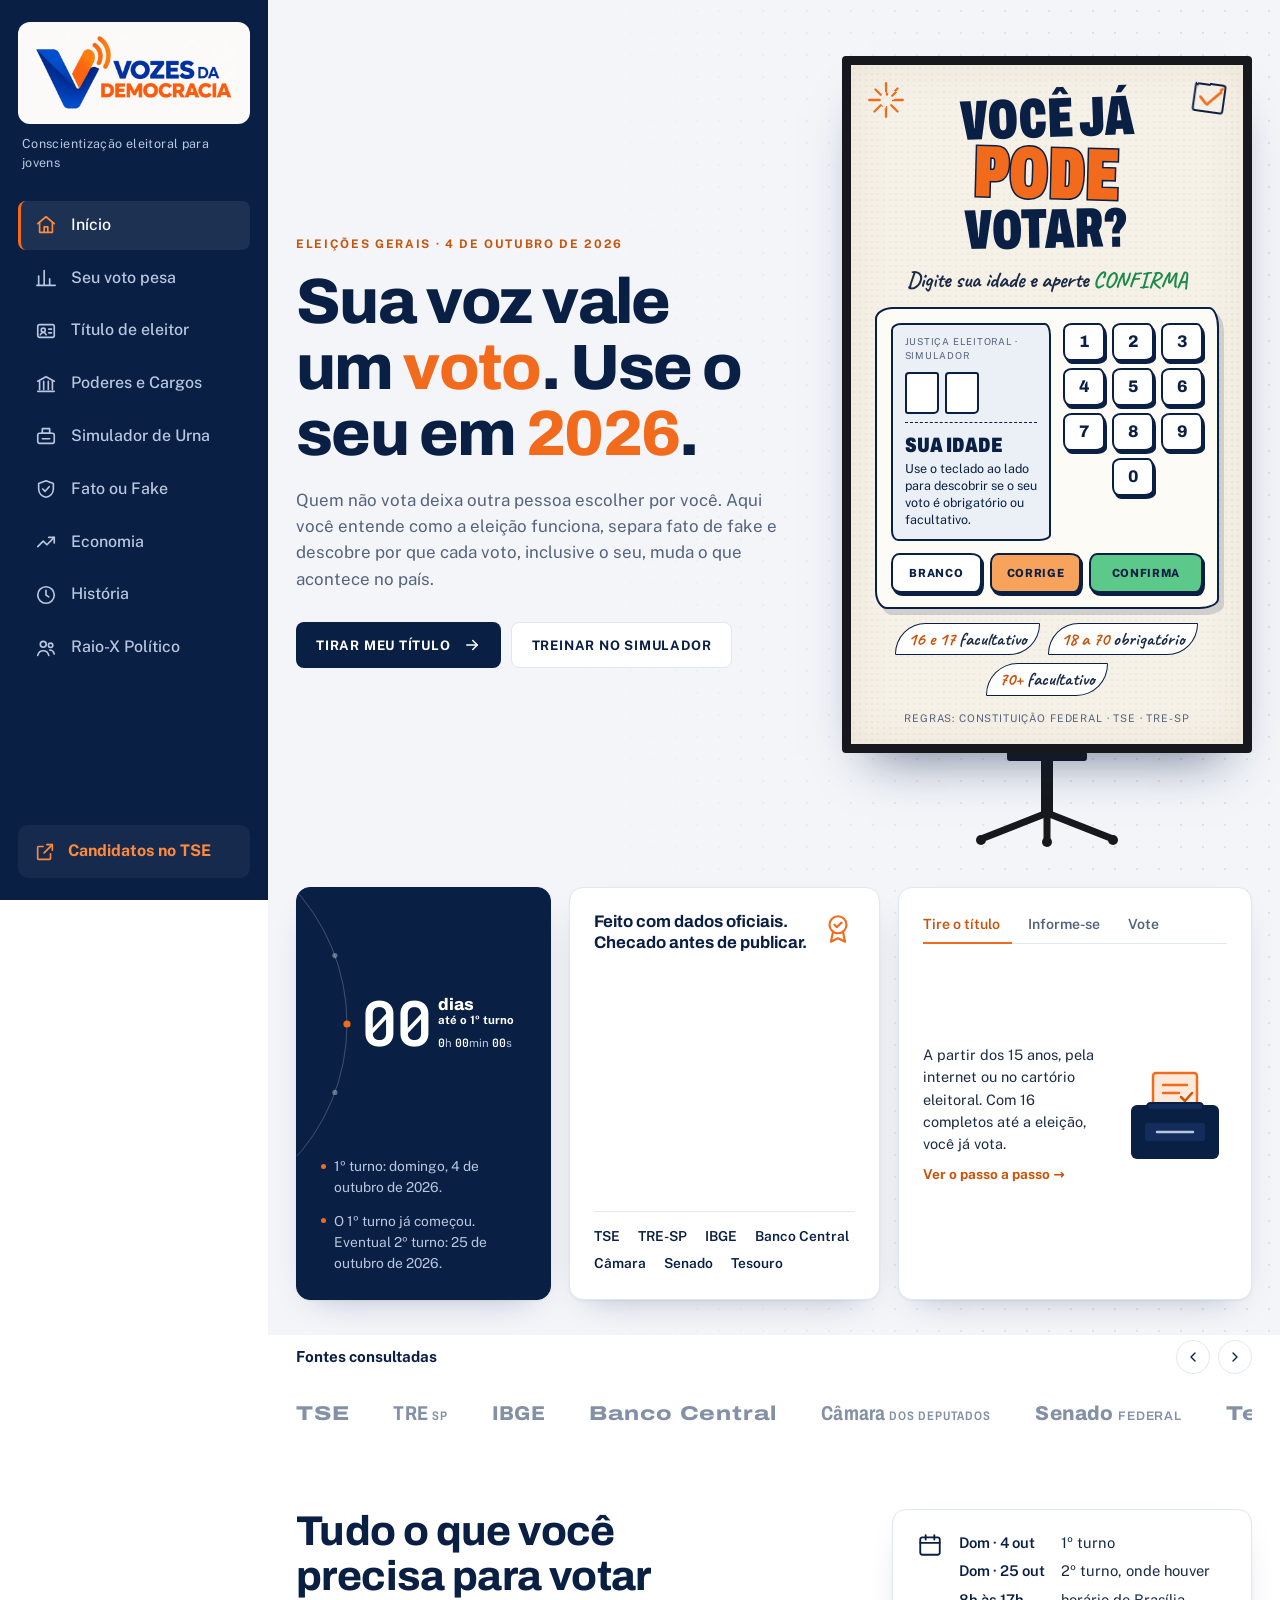
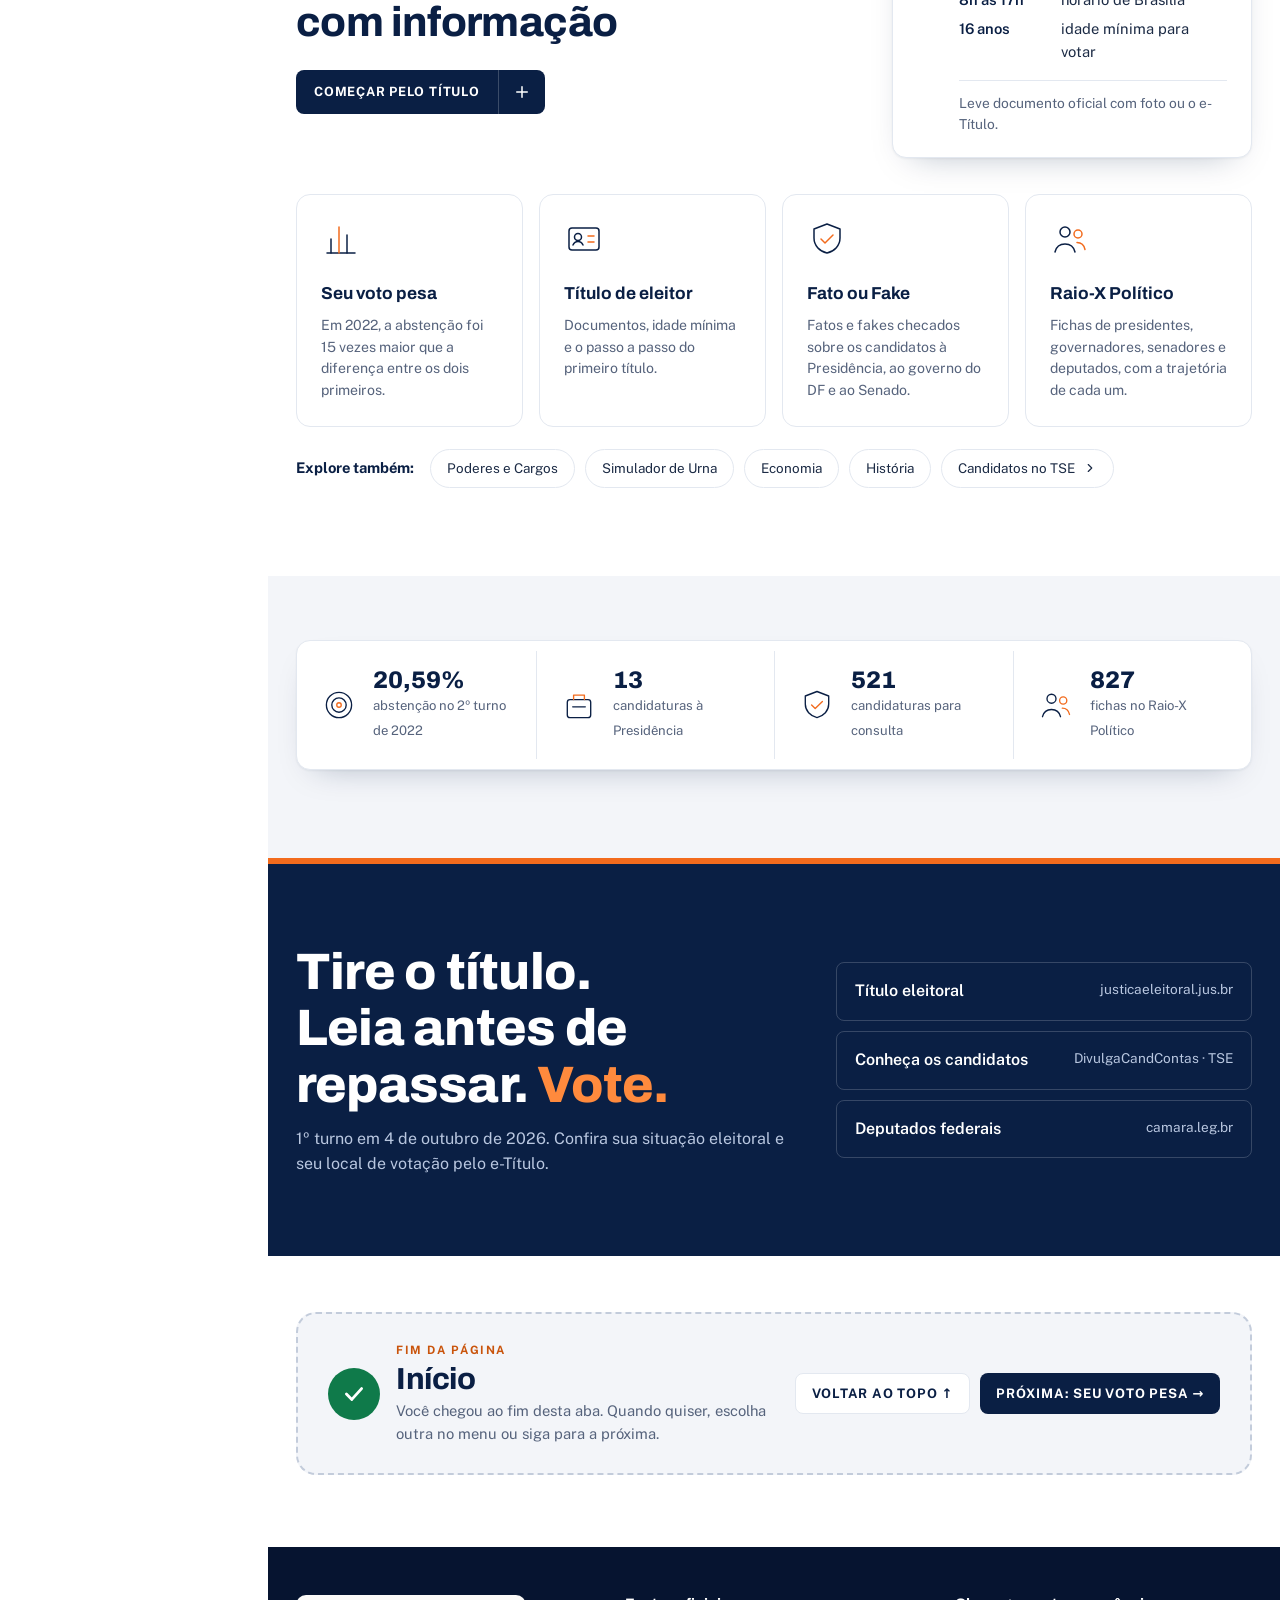
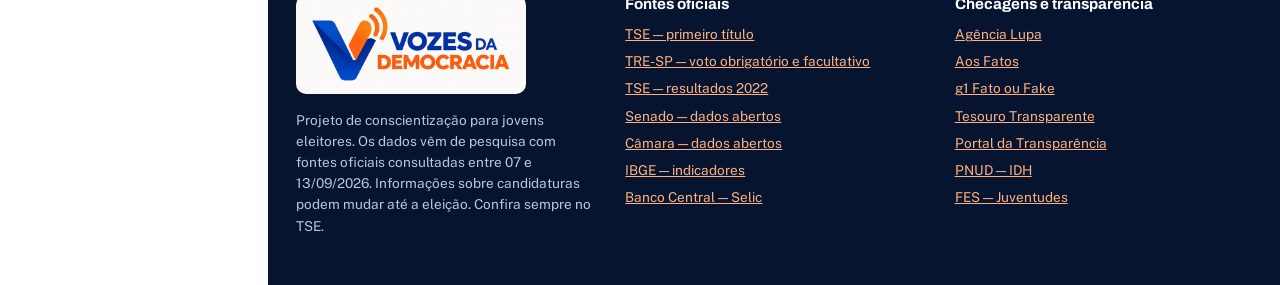
==== index.html @ 398d1399 "Add files via upload" ====
<!DOCTYPE html>
<html lang="pt-BR">
<head>
  <meta charset="UTF-8">
  <meta name="viewport" content="width=device-width, initial-scale=1, viewport-fit=cover">
  <title>Vozes da Democracia</title>
  <meta name="description" content="Site de conscientização para jovens eleitores: título de eleitor, simulador de urna, Fato ou Fake das eleições 2026 e dados oficiais.">
  <link rel="preconnect" href="https://fonts.googleapis.com">
  <link rel="preconnect" href="https://fonts.gstatic.com" crossorigin>
  <link rel="stylesheet" href="https://fonts.googleapis.com/css2?family=Archivo:wdth,wght@62..125,400..900&family=Caveat:wght@600;700&family=Public+Sans:ital,wght@0,400;0,500;0,600;0,700;1,400&family=JetBrains+Mono:wght@500;700&display=swap">
  <style>
:root{
  color-scheme:light;
  /* paleta original do site */
  --navy:#0A1F44;
  --navy-2:#122C5C;
  --navy-deep:#061430;
  --bg:#FFFFFF;
  --soft:#F3F5F9;
  --tint:#FFF8F3;
  --surface:#FFFFFF;
  --ink:#0A1F44;
  --text:#1C2B45;
  --muted:#56637C;
  --line:#E3E8F0;
  --accent:#C9540C;
  --orange:#F26B1D;
  --orange-soft:#FFE9DB;
  --on-navy:#FFFFFF;
  --on-navy-muted:#B9C7E0;
  --fato:#0F7A4A;
  --fato-bg:#E4F4EC;
  --fake:#C3282D;
  --fake-bg:#FBE7E7;
  --meio:#A8680F;
  --meio-bg:#FCF1DF;
  --urna-body:#2A2F38;
  --urna-key:#15181D;
  --urna-screen:#E9EEF3;
  --corrige:#E8762B;
  --confirma:#23A455;
  --display:"Archivo","Arial Narrow",Arial,sans-serif;
  --body:"Public Sans",system-ui,-apple-system,"Segoe UI",sans-serif;
  --mono:"JetBrains Mono",ui-monospace,Consolas,monospace;
  --radius:14px;
  --radius-sm:8px;
  --shadow:0 1px 2px rgba(10,31,68,.05),0 14px 34px -20px rgba(10,31,68,.35);
  --side:268px;
}
*{box-sizing:border-box}
[hidden]{display:none!important}
html{scroll-behavior:smooth}
section[id]{scroll-margin-top:0}
@media (prefers-reduced-motion: reduce){html{scroll-behavior:auto}*{transition:none!important;animation:none!important}}
body{margin:0;background:var(--bg);color:var(--text);font-family:var(--body);font-size:16px;line-height:1.55;-webkit-font-smoothing:antialiased}
a{color:var(--accent)}
:focus-visible{outline:3px solid var(--orange);outline-offset:2px}
.wrap{max-width:1180px;margin:0 auto;padding-inline:28px}
h1,h2,h3{font-family:var(--display);color:var(--ink);text-wrap:balance;margin:0}
h2{font-size:clamp(1.8rem,3.4vw,2.6rem);font-weight:750;font-variation-settings:"wdth" 100;line-height:1.1;letter-spacing:-.015em}
h3{font-size:1.1rem;font-weight:700;line-height:1.25}
p{margin:0}
.eyebrow{font-size:.74rem;letter-spacing:.14em;text-transform:uppercase;color:var(--accent);font-weight:700}
.lede{font-size:1.06rem;color:var(--muted);max-width:60ch}
.num{font-variant-numeric:tabular-nums}
.note{font-size:.82rem;color:var(--muted);margin-top:12px}

/* ---------- MENU LATERAL ---------- */
.side{position:fixed;left:0;top:0;bottom:0;width:var(--side);z-index:30;background:var(--navy);color:#fff;display:flex;flex-direction:column;gap:28px;padding:calc(22px + env(safe-area-inset-top,0px)) 18px calc(22px + env(safe-area-inset-bottom,0px));overflow-y:auto}
.brand{display:grid;gap:10px;text-decoration:none}
.brand .logo-full{display:block;width:100%;height:auto;background:#FBFAF8;border-radius:12px;padding:12px 14px}
.brand .logo-mark{display:none}
.brand-tag{font-size:.78rem;color:var(--on-navy-muted);padding-left:4px;letter-spacing:.03em}
.nav{display:flex;flex-direction:column;gap:4px}
.nav a{display:flex;align-items:center;gap:14px;color:var(--on-navy-muted);text-decoration:none;font-size:1rem;font-weight:500;padding:12px 14px;border-radius:8px;white-space:nowrap;border-left:3px solid transparent}
.nav a svg{flex:none;width:22px;height:22px;stroke:currentColor;fill:none;stroke-width:1.8;stroke-linecap:round;stroke-linejoin:round}
.nav a:hover{color:#fff;background:rgba(255,255,255,.06)}
.nav a.on{color:#fff;background:rgba(255,255,255,.08);border-left-color:var(--orange)}
.nav a.on svg{color:#FF8A3D}
.side-cta{margin-top:auto;display:flex;align-items:center;gap:12px;padding:14px 16px;border-radius:10px;background:rgba(255,255,255,.05);color:#FF8A3D;text-decoration:none;font-weight:700}
.side-cta svg{width:22px;height:22px;stroke:currentColor;fill:none;stroke-width:1.8;stroke-linecap:round;stroke-linejoin:round;flex:none}
.side-cta:hover{background:rgba(255,138,61,.12)}
main,footer{margin-left:var(--side)}

/* ---------- BOTÕES ---------- */
.btn{display:inline-flex;align-items:center;gap:12px;font:700 .82rem var(--body);letter-spacing:.06em;text-transform:uppercase;background:var(--navy);color:#fff;border:0;border-radius:var(--radius-sm);padding:14px 20px;cursor:pointer;text-decoration:none}
.btn svg{width:18px;height:18px;stroke:currentColor;fill:none;stroke-width:2;stroke-linecap:round;stroke-linejoin:round}
.btn:not(.ghost):hover{background:var(--accent)}
.btn.ghost{background:var(--surface);color:var(--ink);border:1px solid var(--line)}
.btn.ghost:hover:not(:disabled){border-color:var(--orange);color:var(--accent)}
.btn:disabled{opacity:.45;cursor:default}
.split{display:inline-flex;border-radius:var(--radius-sm);overflow:hidden;background:var(--navy)}
.split a{display:flex;align-items:center;color:#fff;text-decoration:none;font:700 .8rem var(--body);letter-spacing:.06em;text-transform:uppercase;padding:13px 18px}
.split a+a{border-left:1px solid rgba(255,255,255,.2);padding-inline:14px}
.split a:hover{background:var(--accent)}
.split svg{width:18px;height:18px;stroke:currentColor;fill:none;stroke-width:2;stroke-linecap:round}

/* ---------- HERO ---------- */
.hero{position:relative;padding-block:56px 0;background:linear-gradient(to bottom,var(--soft) 0,var(--soft) calc(100% - 110px),var(--bg) calc(100% - 110px))}
.hero::before{content:"";position:absolute;inset:0 0 110px 0;background-image:radial-gradient(rgba(10,31,68,.09) 1px,transparent 1px);background-size:22px 22px;mask-image:linear-gradient(90deg,transparent 30%,#000 80%);-webkit-mask-image:linear-gradient(90deg,transparent 30%,#000 80%);pointer-events:none}
.hero-grid{position:relative;display:grid;grid-template-columns:1.1fr .9fr;gap:44px;align-items:center}
.hero h1{font-size:clamp(2.5rem,5vw,4.1rem);font-weight:800;font-variation-settings:"wdth" 100;line-height:1.03;letter-spacing:-.025em;margin-top:16px}
.hero h1 em{font-style:normal;color:var(--orange)}
.hero .lede{margin-top:20px}
.hero-actions{display:flex;gap:10px;flex-wrap:wrap;margin-top:30px}

/* QUADRO (urna do topo) */
.board-wrap{display:grid;justify-items:center;position:relative}
.board{position:relative;width:min(100%,440px);background-color:#F6F1E7;background-image:radial-gradient(rgba(10,31,68,.035) 1px,transparent 1px);background-size:6px 6px;border:9px solid #16181D;border-radius:4px;padding:30px 24px 18px;box-shadow:0 30px 50px -28px rgba(10,31,68,.6),inset 0 0 40px rgba(120,90,40,.08);display:grid;gap:14px}
.board-title{font-family:var(--display);font-weight:900;font-variation-settings:"wdth" 62;text-transform:uppercase;text-align:center;font-size:clamp(2.5rem,4.4vw,3.5rem);line-height:.86;color:var(--navy);display:grid;justify-items:center}
.board-title span:nth-child(1){transform:rotate(-2deg)}
.board-title span:nth-child(2){font-size:1.3em;color:var(--orange);-webkit-text-stroke:3px var(--navy);paint-order:stroke fill;transform:rotate(1.5deg)}
.board-title span:nth-child(3){transform:rotate(-1deg)}
.board-sub{font:700 1.4rem/1.1 "Caveat","Comic Sans MS",cursive;text-align:center;color:var(--text)}
.board-sub b{color:#1B8A4A}
.doodle{position:absolute;width:42px;height:42px;stroke:var(--navy);fill:none;stroke-width:2.2;stroke-linecap:round;stroke-linejoin:round;filter:url(#rough)}
.doodle .o{stroke:var(--orange);stroke-width:3}
.d-star{top:14px;left:14px;stroke:var(--orange)}
.d-check{top:12px;right:12px;transform:rotate(8deg)}
.sk{background:#FDFBF6;border:2.5px solid var(--navy);border-radius:18px 10px 20px 12px/12px 20px 10px 18px;box-shadow:5px 6px 0 rgba(10,31,68,.16);padding:14px;display:grid;grid-template-columns:1.15fr 1fr;gap:12px}
.sk-screen{background:#EAF0F5;border:2px solid var(--navy);border-radius:10px 6px 12px 7px/7px 12px 6px 10px;padding:10px 12px;display:flex;flex-direction:column;gap:8px;min-height:176px;color:var(--ink)}
.sk-screen small{font-size:.6rem;letter-spacing:.08em;text-transform:uppercase;color:var(--muted)}
.digits{display:flex;gap:6px}
.digits span{width:34px;height:42px;border:2px solid var(--navy);border-radius:4px 3px 5px 3px;display:grid;place-items:center;font-family:var(--mono);font-size:1.4rem;font-weight:700;background:#fff;color:var(--navy)}
.digits span.blink{animation:blink 1s steps(1) infinite}
@keyframes blink{50%{background:#333}}
.verdict{margin-top:auto;border-top:1.5px dashed var(--navy);padding-top:8px;font-size:.78rem;line-height:1.35}
.verdict b{display:block;font-family:var(--display);font-variation-settings:"wdth" 75;font-size:1.3rem;font-weight:900;text-transform:uppercase;margin-bottom:2px}
.sk .keys{display:grid;grid-template-columns:repeat(3,1fr);gap:7px;align-content:start}
.sk .keys button{height:38px;background:#fff;color:var(--navy);border:2px solid var(--navy);border-radius:9px 6px 10px 7px/7px 10px 6px 9px;box-shadow:2px 3px 0 var(--navy);font:800 1.05rem var(--display);cursor:pointer}
.sk .keys .k0{grid-column:2}
.sk .acts{grid-column:1/-1;display:grid;grid-template-columns:1fr 1fr 1.25fr;gap:8px}
.sk .acts button{height:40px;border:2px solid var(--navy);border-radius:8px 11px 7px 10px/10px 7px 11px 8px;box-shadow:2px 3px 0 var(--navy);font:800 .7rem var(--body);letter-spacing:.06em;text-transform:uppercase;cursor:pointer;color:var(--navy)}
.sk .b-branco{background:#fff}.sk .b-corrige{background:#F7A35C}.sk .b-confirma{background:#5CC98A}
.sk button:active{transform:translate(2px,3px);box-shadow:none}
.board-notes{list-style:none;margin:0;padding:0;display:flex;justify-content:center;gap:8px;flex-wrap:wrap}
.board-notes li{font:700 1.15rem/1 "Caveat","Comic Sans MS",cursive;color:var(--text);background:#fff;border:1.5px solid var(--navy);border-radius:999px 30px 999px 40px;padding:6px 12px}
.board-notes b{color:var(--accent)}
.board-foot{text-align:center;font-size:.66rem;letter-spacing:.08em;text-transform:uppercase;color:var(--muted)}
.easel{width:220px;max-width:60%;height:auto;margin-top:-2px;display:block}

/* CARDS SOB O HERO */
.hl-cards{position:relative;display:grid;grid-template-columns:.9fr 1.1fr 1.25fr;gap:18px;margin-top:40px}
.hc{background:var(--surface);border:1px solid var(--line);border-radius:var(--radius);box-shadow:var(--shadow);padding:24px;display:flex;flex-direction:column;gap:12px}
.hc.dark{background:var(--navy);border-color:var(--navy);color:var(--on-navy)}.hc.dark{position:relative;overflow:hidden}
.cd-dial{position:relative;height:240px;margin:-8px 0 0 -24px}
.cd-arc{position:absolute;left:0;top:0;height:240px;width:120px;overflow:visible}
.cd-arc circle{fill:none;stroke:rgba(255,255,255,.22);stroke-width:1}
.cd-arc .dt{fill:rgba(255,255,255,.35);stroke:none}.cd-arc .dt.on{fill:var(--orange)}
.cd-ghost{position:absolute;left:52px;font:700 2.1rem/1 var(--mono);color:rgba(255,255,255,.16);letter-spacing:-.02em;transform-origin:left center}
.cd-ghost.up{top:34px;transform:rotate(-20deg)}.cd-ghost.down{top:172px;transform:rotate(20deg)}
.cd-main{position:absolute;left:68px;top:50%;transform:translateY(-50%);display:flex;align-items:center;gap:18px;right:0}
.cd-num{font:700 clamp(3.6rem,6vw,4.6rem)/1 var(--mono);color:#fff;letter-spacing:-.04em;font-variant-numeric:slashed-zero tabular-nums}
.cd-txt{display:flex;flex-direction:column;gap:3px;min-width:0}
.cd-txt strong{color:#fff;font-size:1rem;font-weight:700}
.cd-txt span{color:var(--on-navy-muted);font-size:.95rem}.cd-txt span b{font-family:var(--mono);color:#fff;font-weight:600;font-variant-numeric:tabular-nums}
.cd-txt .cd-hms{white-space:nowrap;font-size:.92rem}.cd-txt em{font-style:normal;font-size:.72rem;letter-spacing:.08em;text-transform:uppercase;color:var(--orange);margin-top:4px}
@media (max-width:400px){.cd-main{gap:12px}.cd-txt strong{font-size:.9rem}}

.cd-big{display:flex;align-items:baseline;gap:3px;flex-wrap:nowrap;white-space:nowrap}.cd-big span{margin-right:8px}.cd-big span:last-child{margin-right:0}
.cd-big b{font-family:var(--display);font-weight:800;font-size:clamp(2rem,4vw,3rem);line-height:1;color:#fff}
.cd-big span{font-weight:600;color:#fff}
.hc.dark .cd-sub{display:block;font-family:var(--display);font-weight:800;font-size:clamp(1.6rem,3vw,2.2rem);margin-top:6px;line-height:1.12;color:#fff;overflow-wrap:normal}
.hc.dark .cd-sub::before{display:none}
.hc.dark p{font-size:.86rem;color:var(--on-navy-muted);display:flex;gap:8px}
.hc.dark p::before{content:"";flex:none;width:5px;height:5px;border-radius:50%;background:var(--orange);margin-top:.55em}
.hc-top{display:flex;justify-content:space-between;gap:14px;align-items:flex-start}
.hc-top h3{font-size:1.05rem}
.hc-top svg{width:34px;height:34px;color:var(--orange);stroke:currentColor;fill:none;stroke-width:1.5;stroke-linecap:round;stroke-linejoin:round;flex:none}
.src-list{margin-top:auto;padding-top:14px;border-top:1px solid var(--line);display:flex;flex-wrap:wrap;gap:6px 18px;font-size:.86rem;color:var(--text)}
.src-list span{font-weight:600;color:var(--ink)}
.tabs-head{display:flex;gap:4px;border-bottom:1px solid var(--line)}
.tabs-head button{font:600 .88rem var(--body);background:none;border:0;border-bottom:2px solid transparent;color:var(--muted);padding:4px 12px 10px;cursor:pointer;margin-bottom:-1px}
.tabs-head button:first-child{padding-left:0}
.tabs-head button[aria-selected="true"]{color:var(--accent);border-bottom-color:var(--orange)}
.tab-body{display:grid;grid-template-columns:1fr 104px;gap:16px;align-items:center;flex:1}
.tab-body p{font-size:.9rem;color:var(--text)}
.tab-body a{display:inline-block;margin-top:8px;font-size:.85rem;font-weight:700;text-decoration:none}
.tab-body a:hover{text-decoration:underline}
.tab-body svg{width:104px;height:auto}

/* FONTES (faixa) */
.sources{padding-block:40px 10px}
.sources-top{display:flex;justify-content:space-between;align-items:center;gap:12px;margin-bottom:18px}
.sources-top p{font-weight:700;color:var(--ink);font-size:.95rem}
.arrows{display:flex;gap:8px}
.arrows button{width:34px;height:34px;border-radius:50%;border:1px solid var(--line);background:var(--surface);color:var(--ink);display:grid;place-items:center;cursor:pointer}
.arrows button:hover{border-color:var(--orange);color:var(--accent)}
.arrows svg{width:16px;height:16px;stroke:currentColor;fill:none;stroke-width:2;stroke-linecap:round;stroke-linejoin:round}
.logos{display:flex;gap:44px;overflow-x:auto;scroll-behavior:smooth;scrollbar-width:none;padding-block:6px;align-items:center}
.logos::-webkit-scrollbar{display:none}
.logos span{flex:none;font-family:var(--display);font-weight:800;font-size:1.25rem;color:#8490A6;white-space:nowrap;letter-spacing:.01em}
.logos span:nth-child(3n+1){font-variation-settings:"wdth" 125;letter-spacing:.04em}
.logos span:nth-child(3n+2){font-variation-settings:"wdth" 80;font-weight:700}
.logos span small{font-size:.62em;font-weight:600;letter-spacing:.08em;text-transform:uppercase;margin-left:4px}

/* ---------- SEÇÕES ---------- */
section.s{padding-block:88px}
section.alt{background:var(--soft)}
.head{display:grid;gap:14px;margin-bottom:40px;max-width:780px}
.card{background:var(--surface);border:1px solid var(--line);border-radius:var(--radius);box-shadow:var(--shadow);padding:26px}

/* VISÃO GERAL */
.overview{padding-block:64px 88px}
.ov-top{display:grid;grid-template-columns:1fr 360px;gap:40px;align-items:start;margin-bottom:36px}
.ov-top h2{margin-bottom:24px;max-width:18ch}
.dates{display:grid;grid-template-columns:auto 1fr;gap:4px 16px;padding:22px 24px}
.dates>svg{width:26px;height:26px;color:var(--ink);stroke:currentColor;fill:none;stroke-width:1.7;stroke-linecap:round;stroke-linejoin:round;grid-row:1/3}
.dates dl{margin:0;display:grid;grid-template-columns:auto 1fr;gap:6px 16px;font-size:.92rem}
.dates dt{font-weight:600;color:var(--ink);white-space:nowrap}
.dates dd{margin:0;color:var(--text)}
.dates p{grid-column:2;margin-top:12px;padding-top:12px;border-top:1px solid var(--line);font-size:.86rem;color:var(--muted)}
.svc{display:grid;grid-template-columns:repeat(4,1fr);gap:16px}
.svc a{display:flex;flex-direction:column;gap:10px;background:var(--surface);border:1px solid var(--line);border-radius:var(--radius);padding:24px;text-decoration:none;color:var(--text);transition:border-color .2s,box-shadow .2s,transform .2s}
.svc a:hover{border-color:var(--orange);box-shadow:var(--shadow);transform:translateY(-2px)}
.svc svg{width:40px;height:40px;color:var(--navy);stroke:currentColor;fill:none;stroke-width:1.5;stroke-linecap:round;stroke-linejoin:round;margin-bottom:14px}
.svc svg .o{stroke:var(--orange)}
.svc h3{font-size:1.08rem}
.svc p{font-size:.88rem;color:var(--muted)}
.chips{display:flex;flex-wrap:wrap;gap:10px;align-items:center;margin-top:22px}
.chips b{color:var(--ink);font-size:.92rem;margin-right:6px}
.chips a{display:inline-flex;align-items:center;gap:8px;border:1px solid var(--line);border-radius:999px;padding:8px 16px;font-size:.84rem;color:var(--text);text-decoration:none;background:var(--surface)}
.chips a:hover{border-color:var(--orange);color:var(--accent)}
.chips svg{width:14px;height:14px;stroke:currentColor;fill:none;stroke-width:2;stroke-linecap:round;stroke-linejoin:round}

/* PESO DO VOTO */
.grid-2{display:grid;grid-template-columns:1.3fr 1fr;gap:28px;align-items:start}
.pie-compare{display:grid;grid-template-columns:repeat(2,minmax(0,1fr));gap:20px}
.pie-item{margin:0;display:flex;flex-direction:column;align-items:center;text-align:center;gap:14px}
.pie-ring{width:150px;height:150px;max-width:100%;aspect-ratio:1;position:relative;border-radius:50%;display:grid;place-items:center;}.pie-svg{position:absolute;inset:0;width:100%;height:100%}

.pie-ring strong{position:relative;z-index:1;font:800 1.45rem var(--display);color:var(--ink)}
.pie-item figcaption{font-size:.88rem;line-height:1.35;color:var(--ink);font-weight:600}
.pie-item figcaption b{display:block;margin-top:5px;font:800 1.12rem var(--mono)}
.pie-note{margin:18px 0 0;font-size:.78rem;color:var(--muted)}
@media (max-width:400px){.pie-compare{gap:10px}.pie-ring{width:120px;height:120px}.pie-ring strong{font-size:1.15rem}}
.callout{display:grid;grid-template-columns:auto 1fr;gap:22px;align-items:center;margin-top:18px;padding:26px;background:var(--navy);color:var(--on-navy);border-radius:var(--radius)}
.callout b{font-family:var(--display);font-variation-settings:"wdth" 110;font-weight:800;font-size:clamp(2.6rem,6vw,3.8rem);line-height:.9;color:#FF8A3D}
.callout p{color:var(--on-navy-muted);font-size:.95rem}
.callout p strong{color:#fff}
.cands{display:grid;grid-template-columns:repeat(3,1fr);gap:1px;background:var(--line);border:1px solid var(--line);border-radius:10px;overflow:hidden}
.cands div{background:var(--surface);padding:16px 14px}
.cands b{display:block;font-family:var(--display);font-weight:800;font-size:1.5rem;color:var(--ink);line-height:1.1}
.cands span{font-size:.8rem;color:var(--muted)}
.study{margin-top:18px}
.study .pill{margin-bottom:10px}

/* PILLS */
.pill{display:inline-flex;align-items:center;gap:6px;font:700 .7rem var(--body);letter-spacing:.08em;text-transform:uppercase;padding:5px 10px;border-radius:999px}
.pill.fato{color:var(--fato);background:var(--fato-bg)}
.pill.fake{color:var(--fake);background:var(--fake-bg)}
.pill.meio{color:var(--meio);background:var(--meio-bg)}

/* TÍTULO / PROCESSO */
.proc{display:grid;grid-template-columns:1fr 1fr;gap:28px;align-items:stretch}
.proc-left{display:flex;flex-direction:column;gap:28px}
.proc-left .head{margin-bottom:0}
.table-wrap{overflow-x:auto;padding:8px 20px}
.age-table{width:100%;border-collapse:collapse;font-size:.93rem}
.age-table th,.age-table td{text-align:left;padding:14px 10px;border-bottom:1px solid var(--line);vertical-align:top}
.age-table tr:last-child td{border-bottom:0}
.age-table th{font:700 .72rem var(--body);letter-spacing:.1em;text-transform:uppercase;color:var(--muted)}
.age-table td:first-child{font-family:var(--display);font-weight:800;color:var(--ink);white-space:nowrap}
.tag{display:inline-block;font-weight:700;font-size:.76rem;padding:3px 10px;border-radius:999px;white-space:nowrap}
.tag.obr{background:var(--navy);color:#fff}
.tag.fac{background:var(--orange-soft);color:var(--accent)}
.proc-card{position:relative;padding:30px 30px 34px}
.proc-card h3{font-size:1.3rem;margin-bottom:22px}
.steps{list-style:none;margin:0;padding:0;display:grid;gap:22px}
.steps li{position:relative;display:grid;grid-template-columns:36px 1fr;gap:16px}
.steps li:not(:last-child)::after{content:"";position:absolute;left:17px;top:38px;bottom:-20px;width:2px;background:var(--line)}
.steps .n{width:36px;height:36px;border-radius:50%;display:grid;place-items:center;font:700 .78rem var(--mono);color:var(--accent);background:var(--orange-soft);border:1px solid #F8C9A8}
.steps h4{margin:6px 0 4px;font:700 1rem var(--display);color:var(--ink)}
.steps p{color:var(--muted);font-size:.9rem;max-width:44ch}
.round{position:absolute;right:26px;bottom:26px;width:54px;height:54px;border-radius:50%;background:var(--orange);color:#fff;display:grid;place-items:center;box-shadow:0 10px 24px -10px rgba(242,107,29,.8)}
.round:hover{background:var(--accent)}
.round svg{width:22px;height:22px;stroke:currentColor;fill:none;stroke-width:2;stroke-linecap:round;stroke-linejoin:round}
.docs{margin-top:28px;display:grid;grid-template-columns:repeat(4,1fr);gap:16px}
.doc{border:1px solid var(--line);border-radius:var(--radius);padding:20px;background:var(--surface)}
.doc h3{font-size:1rem;margin-bottom:6px}
.doc p{font-size:.88rem;color:var(--muted)}
.warn{margin-top:18px;display:flex;gap:16px;align-items:center;background:var(--orange-soft);border-radius:var(--radius);padding:18px 22px;color:var(--text)}
.warn b{color:var(--accent);font-family:var(--display);font-weight:800;font-size:1.8rem;line-height:1}

/* FATO OU FAKE: cards por candidato */
.score{background:var(--navy);color:#fff;border-radius:var(--radius);padding:24px}
.score b{font-family:var(--display);font-weight:800;font-size:3.4rem;line-height:1;display:block;color:#FF8A3D;margin-block:4px}
.score span{color:var(--on-navy-muted);font-size:.9rem}
.tips{margin-top:16px}
.tips h3{font-size:1rem;margin-bottom:10px}
.tips ul{margin:0;padding-left:18px;display:grid;gap:8px;font-size:.88rem}
.ff-bar{display:flex;justify-content:space-between;align-items:center;gap:12px;flex-wrap:wrap;margin-bottom:20px}
.ff-neutral{margin:-6px 0 24px}
.ff-neutral-toggle{display:inline-flex;align-items:center;gap:9px;border:1px solid var(--line);border-radius:999px;background:var(--soft);color:var(--ink);padding:9px 15px;font:700 .86rem var(--body);cursor:pointer}
.ff-neutral-toggle:hover,.ff-neutral-toggle:focus-visible{border-color:var(--orange);outline-offset:3px}
.ff-neutral-toggle .arrow{display:inline-block;transition:transform .2s}
.ff-neutral-toggle[aria-expanded="true"] .arrow{transform:rotate(180deg)}
.ff-neutral-panel{max-width:720px;margin-top:12px;padding:16px 18px;border:1px solid var(--line);border-left:4px solid var(--orange);border-radius:10px;background:var(--surface);color:var(--text);font-size:.9rem;line-height:1.55}
.ff-neutral-panel p{margin:0}
.ff-state-label{display:flex;align-items:center;gap:8px;font-size:.85rem;font-weight:700;color:var(--ink)}
.ff-state{font:500 .9rem var(--body);padding:10px 14px;border-radius:999px;border:1px solid var(--line);background:var(--surface);color:var(--ink)}
.ff-q{font:500 1rem var(--body);padding:10px 14px;border-radius:999px;border:1px solid var(--line);background:var(--surface);color:var(--ink);min-width:240px}
.ff-grid{display:grid;grid-template-columns:repeat(auto-fill,minmax(200px,1fr));gap:14px}
.ff-cand{display:flex;flex-direction:column;align-items:center;text-align:center;gap:6px;padding:22px 16px 18px;background:var(--surface);border:1px solid var(--line);border-radius:var(--radius);cursor:pointer;font:inherit;color:inherit;transition:border-color .2s,box-shadow .2s,transform .2s;animation:phaseIn .45s cubic-bezier(.2,.8,.2,1) both}
.ff-cand:hover{border-color:var(--orange);box-shadow:var(--shadow);transform:translateY(-3px)}
.ff-av{width:78px;height:78px;flex:none;overflow:hidden;border-radius:50%;background:var(--navy);color:#fff;display:grid;place-items:center;font:800 1.5rem var(--display);box-shadow:0 0 0 4px var(--orange-soft);margin-bottom:16px}
.ff-av img{width:100%;height:100%;object-fit:cover;border-radius:50%;display:block}
.ff-cand b{color:var(--ink);font-family:var(--display);font-size:1.05rem;line-height:1.2}
.ff-p{font-size:.82rem;color:var(--muted)}
.ff-cnt{display:flex;gap:6px;flex-wrap:wrap;justify-content:center;margin-top:4px}
.ff-cnt .pill{font-size:.64rem;padding:4px 8px}
.ff-cand .open{margin-top:4px;font-size:.8rem;font-weight:700;color:var(--accent)}
.ff-info{display:grid;grid-template-columns:1.3fr 1fr;gap:18px;margin-top:28px}
.ff-legend{list-style:none!important;padding-left:0!important}
.ff-legend li{display:flex;gap:10px;align-items:flex-start}
.ff-tag{display:inline-block;flex:none;font:700 .64rem var(--body);letter-spacing:.08em;text-transform:uppercase;padding:3px 8px;border-radius:999px;background:var(--soft);color:var(--ink);border:1px solid var(--line)}
.ff-tag.disse{background:var(--orange-soft);color:var(--accent);border-color:#F8C9A8}
.ff-tag.boato{background:#E9EDF3;color:var(--navy)}.ff-tag.ress{background:#E6F3EC;color:#1F6B45;border-color:#BFE0CC}.ff-tag.imp{background:#FFF4DC;color:#8A5A00;border-color:#F1D79A}
.ff-dlg{width:min(980px,calc(100% - 32px))}
.ff-dlg #ff-body{display:grid;gap:18px;padding:26px 28px 22px}
.ff-dlg .fx-av{flex:none;overflow:hidden}
.ff-dlg .fx-av img{width:100%;height:100%;object-fit:cover;border-radius:50%;display:block}
.ff-st{background:var(--meio-bg);color:var(--meio);border-radius:10px;padding:10px 14px;font-size:.88rem;font-weight:600}
.ff-two{display:grid;grid-template-columns:1fr 1fr;gap:16px;align-items:start}
.ff-box{border-radius:14px;padding:18px;border:1.5px solid}
.ff-box.fato{background:var(--fato-bg);border-color:#B7DEC8}
.ff-box.fake{background:var(--fake-bg);border-color:#F1C2C4}
.ficha .ff-box h4{letter-spacing:0;text-transform:none;display:flex;align-items:center;gap:10px;margin:0 0 12px;font:800 1.25rem var(--display);color:var(--ink)}
.ff-box h4 small{margin-left:auto;font:700 .8rem var(--mono);color:var(--muted)}
.ff-ico{width:30px;height:30px;border-radius:50%;display:grid;place-items:center;color:#fff;font-size:.95rem}
.fato .ff-ico{background:var(--fato)}.fake .ff-ico{background:var(--fake)}
.ff-list{list-style:none;margin:0;padding:0;display:grid;gap:10px}
.ff-list li{background:var(--surface);border-radius:10px;padding:12px 14px;display:grid;gap:6px;justify-items:start;box-shadow:0 1px 2px rgba(10,31,68,.06)}
.ff-c{font-weight:700;color:var(--ink);font-size:.95rem;line-height:1.35}
.ff-e{font-size:.86rem;color:var(--text)}
.ff-s{font-size:.76rem;font-weight:600;text-decoration:none}
.ff-s:hover{text-decoration:underline}
.ff-empty{font-size:.88rem;color:var(--muted);background:var(--surface);border-radius:10px;padding:14px}
@media (max-width:1000px){.ff-info{grid-template-columns:1fr}}
@media (max-width:700px){.ff-two{grid-template-columns:1fr}.ff-dlg #ff-body{padding:20px 16px}.ff-q{min-width:0;flex:1 1 100%}}
@media (max-width:480px){.ff-grid{grid-template-columns:1fr 1fr;gap:10px}.ff-cand{padding:16px 10px}.ff-av{width:60px;height:60px;font-size:1.2rem}}

/* ECONOMIA */
.ind{display:grid;grid-template-columns:repeat(3,1fr);gap:16px}
.ind article{background:var(--surface);border:1px solid var(--line);border-radius:var(--radius);padding:22px;display:grid;gap:6px;align-content:start}
.ind .k{font-size:.72rem;letter-spacing:.12em;text-transform:uppercase;color:var(--accent);font-weight:700}
.ind .v{font-family:var(--display);font-weight:800;font-size:2.3rem;line-height:1;color:var(--ink)}
.ind .v small{font-size:.95rem;font-weight:600;color:var(--muted)}
.ind .d{font-size:.88rem}
.ind .f{font-size:.75rem;color:var(--muted);margin-top:6px}.ind .f a{color:inherit;text-decoration:underline;text-underline-offset:2px}.ind .f a:hover{color:var(--orange)}
.chart-box{margin-top:24px;overflow-x:auto}
.legend{display:flex;gap:18px;font-size:.85rem;color:var(--muted);margin:10px 0 12px}
.legend i{display:inline-block;width:12px;height:12px;border-radius:3px;margin-right:6px;vertical-align:-1px}
svg text{font-family:var(--body)}

/* HISTÓRIA */
.timeline{display:grid;gap:12px}
.h-pick{display:flex;align-items:center;gap:12px;margin:0 0 20px}.h-pick label{font-size:.72rem;font-weight:700;letter-spacing:.1em;text-transform:uppercase;color:var(--muted)}.h-pick select{font:inherit;font-size:1rem;padding:10px 14px;border:1px solid var(--line);border-radius:10px;background:var(--surface);color:var(--ink);min-width:220px}
.tl{display:grid;grid-template-columns:100px 1fr 1fr 1fr;gap:20px;padding:20px 24px;background:var(--surface);border:1px solid var(--line);border-radius:var(--radius);align-items:start}
.tl .y{font-family:var(--display);font-weight:800;font-size:1.8rem;color:var(--ink);line-height:1}
.tl .c small{display:block;font-size:.68rem;font-weight:700;letter-spacing:.1em;text-transform:uppercase;color:var(--muted);margin-bottom:3px}
.tl .c b{color:var(--ink)}
.tl .c span{display:block;font-size:.85rem;color:var(--muted)}.tl .c span.more{margin-top:4px;font-size:.8rem;font-style:italic}
.tl.now{background:var(--navy);border-color:var(--navy);box-shadow:var(--shadow)}
.tl.now .c b{color:#fff}
.tl.now .y{color:#FF8A3D}
.tl.now .c small,.tl.now .c span{color:var(--on-navy-muted)}

/* RAIO-X */
.rx{display:grid;grid-template-columns:310px 1fr;gap:24px;align-items:start}
.filters{display:grid;gap:14px;position:sticky;top:24px}
.filters label{font-size:.72rem;font-weight:700;letter-spacing:.1em;text-transform:uppercase;color:var(--muted);display:block;margin-bottom:6px}
.filters select,.filters input{width:100%;font:500 1rem var(--body);padding:11px 12px;border-radius:var(--radius-sm);border:1px solid var(--line);background:var(--surface);color:var(--ink)}
.party-bars{display:grid;gap:6px}
.pb{display:grid;grid-template-columns:96px 1fr 34px;gap:8px;align-items:center;font-size:.8rem}
.pb span:first-child{font-weight:600;color:var(--ink);white-space:nowrap;overflow:hidden;text-overflow:ellipsis}
.pb .t{height:10px;background:var(--soft);border-radius:99px;overflow:hidden}
.pb .t i{display:block;height:100%;background:var(--orange);border-radius:99px}
.pb span:last-child{font-family:var(--mono);text-align:right;color:var(--muted)}
.deps{display:grid;grid-template-columns:repeat(auto-fill,minmax(220px,1fr));gap:12px}
.dep-h{display:flex;gap:12px;align-items:center}.dep-h>div{display:grid;gap:3px;min-width:0}
.rx-av{position:relative;flex:none;width:56px;height:56px;border-radius:50%;overflow:hidden;background:var(--navy);display:grid;place-items:center;box-shadow:0 0 0 3px var(--orange-soft)}
.rx-av i{font:800 1.05rem var(--display);color:#fff;font-style:normal}
.rx-av img{position:absolute;inset:0;width:100%;height:100%;object-fit:cover;object-position:50% 26%;transform-origin:50% 32%;opacity:0;transition:opacity .25s}
.rx-fx{background:none!important}.rx-av.big{width:100%;height:100%;box-shadow:none}.rx-av.big i{font-size:1.3rem}
.dep{border:1px solid var(--line);border-radius:var(--radius);padding:16px;background:var(--surface);display:grid;gap:4px}
.dep b{color:var(--ink);font-size:.95rem}
.dep span{font-size:.8rem;color:var(--muted)}
.dep .meta{display:flex;gap:6px;flex-wrap:wrap;margin-top:4px}
.dep .meta em{font-size:.68rem;font-weight:700;font-style:normal;letter-spacing:.04em;padding:3px 8px;border-radius:999px;background:var(--orange-soft);color:var(--accent)}
.transp{margin-top:6px;font-size:.74rem;color:var(--muted);border-top:1px dashed var(--line);padding-top:6px}
.rx-top{display:flex;justify-content:space-between;align-items:baseline;margin-bottom:14px;gap:12px;flex-wrap:wrap}
.rx-top b{font-family:var(--mono);color:var(--ink)}
.more{margin-top:16px}

/* FAIXA DE NÚMEROS */
.statband{padding-block:0 88px;background:var(--soft)}
.statbar{display:grid;grid-template-columns:repeat(4,1fr);background:var(--surface);border:1px solid var(--line);border-radius:var(--radius);box-shadow:var(--shadow);padding:10px 0}
.statbar div{display:flex;align-items:center;gap:16px;padding:16px 24px}
.statbar div+div{border-left:1px solid var(--line)}
.statbar svg{width:36px;height:36px;color:var(--navy);stroke:currentColor;fill:none;stroke-width:1.5;stroke-linecap:round;stroke-linejoin:round;flex:none}
.statbar svg .o{stroke:var(--orange)}
.statbar b{display:block;font-family:var(--display);font-weight:800;font-size:1.5rem;color:var(--ink);line-height:1.1}
.statbar span{font-size:.82rem;color:var(--muted)}

/* CTA + RODAPÉ */
.cta{background:var(--navy);color:#fff;padding-block:80px;border-top:6px solid var(--orange)}
.cta .wrap{display:grid;grid-template-columns:1.2fr 1fr;gap:40px;align-items:center}
.cta h2{color:#fff;font-size:clamp(2rem,4.4vw,3.2rem);font-weight:800}
.cta h2 em{font-style:normal;color:#FF8A3D}
.cta p{color:var(--on-navy-muted);margin-top:14px}
.cta ul{list-style:none;margin:0;padding:0;display:grid;gap:10px}
.cta li a{display:flex;justify-content:space-between;gap:12px;padding:16px 18px;border:1px solid rgba(255,255,255,.18);border-radius:var(--radius-sm);color:#fff;text-decoration:none;font-weight:600}
.cta li a:hover{background:rgba(255,255,255,.06);border-color:#FF8A3D}
.cta li a span{color:var(--on-navy-muted);font-weight:400;font-size:.85rem}
footer{background:var(--navy-deep);color:var(--on-navy-muted);padding-block:48px;font-size:.85rem}
footer .wrap{display:grid;grid-template-columns:1fr 1fr 1fr;gap:32px}
footer h3{color:#fff;font-size:.95rem;margin-bottom:10px}
footer ul{margin:0;padding:0;list-style:none;display:grid;gap:6px}
footer a{color:#FFB27F;word-break:break-word}
.foot-logo{display:block;width:230px;max-width:100%;height:auto;background:#FBFAF8;border-radius:10px;padding:10px 12px;margin-bottom:16px}

/* ---------- RESPONSIVO ---------- */
@media (max-width:1200px){
  .hero-grid{grid-template-columns:1fr}
  .hl-cards{grid-template-columns:1fr 1fr}
  .hl-cards .tabs{grid-column:1/-1}
  .svc{grid-template-columns:1fr 1fr}
  .docs{grid-template-columns:1fr 1fr}
  .statbar{grid-template-columns:1fr 1fr}
  .statbar div:nth-child(3){border-left:0}
  .statbar div:nth-child(n+3){border-top:1px solid var(--line)}
}
@media (max-width:1000px){
  .grid-2,.quiz,.rx,.cta .wrap,.proc,.ov-top{grid-template-columns:1fr}
  .ind{grid-template-columns:1fr 1fr}
  .tl{grid-template-columns:80px 1fr 1fr}
  .tl .c.sen{grid-column:2/-1}
  .filters{position:static}
  footer .wrap{grid-template-columns:1fr}
}
@media (max-width:900px){
  main,footer{margin-left:0}
  .side{position:sticky;top:env(safe-area-inset-top,0px);bottom:auto;width:auto;flex-direction:row;align-items:center;gap:10px;padding:10px 16px;overflow:visible;border-bottom:3px solid var(--orange)}
  .brand{display:flex;flex:none}
  .brand .logo-full,.brand-tag,.side-cta{display:none}
  .brand .logo-mark{display:block;width:42px;height:42px;border-radius:9px;background:#fff}
  .nav{flex-direction:row;overflow-x:auto;scrollbar-width:none;min-width:0;flex:1}
  .nav::-webkit-scrollbar{display:none}
  .nav a{padding:8px 10px;font-size:.88rem;gap:8px;border-left:0;border-bottom:2px solid transparent;border-radius:6px}
  .nav a.on{border-bottom-color:var(--orange)}
  .nav a svg{width:18px;height:18px}
}
@media (max-width:640px){
  .wrap{padding-inline:16px}
  section.s{padding-block:60px}
  .hero{padding-top:36px}
  .hl-cards,.svc,.docs,.ind,.statbar{grid-template-columns:1fr}
  .statbar div+div{border-left:0;border-top:1px solid var(--line)}
  .tab-body{grid-template-columns:1fr 72px}
  .tab-body svg{width:72px}
  .cands{grid-template-columns:1fr 1fr}
  .choices{grid-template-columns:1fr}
  .qcard,.card{padding:20px}
  .proc-card{padding-bottom:96px}
  .tl{grid-template-columns:1fr;gap:10px}
  .tl .c.sen{grid-column:auto}
  .callout{grid-template-columns:1fr}
  .warn{align-items:flex-start}
}

/* ---------- SIMULADOR DE URNA ---------- */
.sim{background:var(--navy);position:relative;overflow:hidden}
.sim::before{content:"";position:absolute;inset:0;background-image:radial-gradient(rgba(255,255,255,.06) 1px,transparent 1px);background-size:22px 22px;pointer-events:none}
.sim::after{content:"";position:absolute;width:620px;height:620px;right:-220px;top:-260px;border-radius:50%;background:radial-gradient(circle,rgba(242,107,29,.22),transparent 65%);pointer-events:none}
.sim .wrap{position:relative;z-index:1}
.sim h2{color:#fff}
.sim h2 em{font-style:normal;color:#FF8A3D}
.sim .lede{color:var(--on-navy-muted)}
.sim .eyebrow{color:#FF8A3D}
.sim-steps{list-style:none;margin:0 0 30px;padding:0;display:grid;grid-template-columns:repeat(4,1fr);gap:10px;position:relative}
.sim-steps::before,.sim-steps::after{content:"";position:absolute;left:0;bottom:-14px;height:3px;border-radius:3px}
.sim-steps::before{right:0;background:rgba(255,255,255,.1)}
.sim-steps::after{width:calc(var(--prog) * 100%);background:var(--orange);transition:width .7s cubic-bezier(.2,.8,.2,1)}
.sim-steps button{width:100%;display:flex;align-items:center;gap:12px;background:rgba(255,255,255,.05);border:1px solid rgba(255,255,255,.12);border-radius:12px;padding:12px 14px;color:var(--on-navy-muted);cursor:pointer;text-align:left;font:inherit;transition:background .3s,border-color .3s,transform .3s}
.sim-steps button:hover{border-color:rgba(255,138,61,.6)}
.sim-steps .sn{width:32px;height:32px;border-radius:50%;display:grid;place-items:center;border:1.5px solid rgba(255,255,255,.3);font-weight:700;flex:none;transition:all .3s}
.sim-steps b{display:block;color:#fff;font-size:.95rem}
.sim-steps small{font-size:.76rem}
.sim-steps button[aria-current="step"]{background:#fff;border-color:#fff;color:var(--muted);transform:translateY(-2px)}
.sim-steps button[aria-current="step"] b{color:var(--ink)}
.sim-steps button[aria-current="step"] .sn{background:var(--orange);border-color:var(--orange);color:#fff}
.sim-steps button.done .sn{background:rgba(35,164,85,.18);border-color:#23A455;color:#7BE0A4}
.sim-stage{background:var(--soft);border-radius:22px;padding:32px;position:relative;overflow:hidden;box-shadow:0 40px 80px -40px rgba(0,0,0,.7)}
.phase{animation:phaseIn .55s cubic-bezier(.2,.8,.2,1)}
@keyframes phaseIn{from{opacity:0;transform:translateY(18px)}to{opacity:1;transform:none}}
.ph-grid{display:grid;grid-template-columns:.9fr 1.1fr;gap:36px;align-items:center}
.ph-kicker{font-size:.74rem;letter-spacing:.14em;text-transform:uppercase;color:var(--accent);font-weight:700;margin-bottom:10px}
.ph-intro h3{font-size:clamp(1.4rem,2.4vw,1.9rem);margin-bottom:10px}
.ph-intro>p{color:var(--muted)}
.ticket{margin-top:22px;background:var(--surface);border:1.5px dashed #C3CCDB;border-radius:12px;padding:16px 20px;display:grid;gap:2px;position:relative}
.ticket::before,.ticket::after{content:"";position:absolute;top:50%;width:16px;height:16px;margin-top:-8px;border-radius:50%;background:var(--soft)}
.ticket::before{left:-9px}.ticket::after{right:-9px}
.ticket small{font-size:.7rem;letter-spacing:.1em;text-transform:uppercase;color:var(--muted);font-weight:700}
.ticket b{font-family:var(--display);color:var(--ink);font-size:1.15rem}
.ticket span{font-size:.88rem;color:var(--text)}
.ticket .ticket-time{color:var(--accent);font-weight:600}
.bag{display:grid;grid-template-columns:1fr 1fr;gap:14px;perspective:1000px}
.item{position:relative;height:176px;border:0;padding:0;background:none;cursor:pointer;transform-style:preserve-3d;transition:transform .65s cubic-bezier(.2,.8,.2,1);font:inherit;text-align:left;color:inherit}
.item.flip{transform:rotateY(180deg)}
.face{position:absolute;inset:0;border-radius:14px;padding:18px;display:flex;flex-direction:column;gap:6px;backface-visibility:hidden;-webkit-backface-visibility:hidden;border:1px solid var(--line);background:var(--surface);box-shadow:var(--shadow)}
.front svg{width:40px;height:40px;stroke:var(--navy);fill:none;stroke-width:1.8;stroke-linecap:round;stroke-linejoin:round;margin-bottom:auto}
.front svg .o{stroke:var(--orange)}
.front b{color:var(--ink);font-family:var(--display);font-size:1.02rem;line-height:1.2}
.front small{color:var(--muted);font-size:.78rem}
.item:hover .front{border-color:var(--orange)}
.back{transform:rotateY(180deg);justify-content:center;gap:10px;font-size:.88rem;color:var(--text)}
.back .pill{align-self:flex-start}
.item[data-ok="0"] .back{background:#FFF6F6;border-color:#F3C7C8}
.ph-foot{display:flex;justify-content:space-between;align-items:center;gap:14px;flex-wrap:wrap;margin-top:28px;padding-top:20px;border-top:1px solid var(--line)}
.ph-foot p{color:var(--muted);font-size:.9rem}
.mini-steps{list-style:none;padding:0;margin:18px 0;display:grid;gap:10px;counter-reset:m}
.mini-steps li{counter-increment:m;display:flex;gap:12px;align-items:center;color:var(--muted);font-weight:600;transition:color .3s}
.mini-steps li::before{content:counter(m);width:28px;height:28px;border-radius:50%;display:grid;place-items:center;border:1.5px solid var(--line);background:var(--surface);font-size:.8rem;flex:none;transition:all .3s}
.mini-steps li.cur{color:var(--ink)}
.mini-steps li.cur::before{border-color:var(--orange);color:var(--accent);box-shadow:0 0 0 4px var(--orange-soft)}
.mini-steps li.done{color:var(--ink)}
.mini-steps li.done::before{content:"✓";background:var(--fato);border-color:var(--fato);color:#fff}
.aside-note{font-size:.84rem;color:var(--muted);background:var(--surface);border-left:3px solid var(--orange);padding:12px 14px;border-radius:0 10px 10px 0}
.desk{background:#E3E8F0;background-image:repeating-linear-gradient(90deg,rgba(255,255,255,.35) 0 2px,transparent 2px 60px);border-radius:18px;padding:26px;display:grid;grid-template-columns:1.2fr 1fr;gap:22px;align-items:center;box-shadow:inset 0 -6px 0 rgba(10,31,68,.08)}
.doc-slot{position:relative;height:190px;display:grid;place-items:center}
.show-doc{display:flex;flex-direction:column;align-items:center;justify-content:center;gap:10px;background:var(--surface);border:2px dashed #B8C3D6;border-radius:14px;width:100%;height:100%;cursor:pointer;color:var(--ink);font:700 .92rem var(--body);transition:border-color .2s,transform .2s}
.show-doc svg{width:40px;height:40px;stroke:var(--navy);fill:none;stroke-width:1.6;stroke-linecap:round;stroke-linejoin:round}
.show-doc:hover{border-color:var(--orange);transform:translateY(-2px)}
.id-card{position:absolute;inset:0;background:linear-gradient(135deg,#F5FAF3,#DCEDE1);border:1px solid #BFD8C6;border-radius:14px;padding:16px;display:grid;grid-template-columns:70px 1fr;gap:14px;align-items:center;box-shadow:0 20px 40px -20px rgba(10,31,68,.5);transform:translateY(130%) rotate(-10deg);opacity:0;transition:transform .7s cubic-bezier(.2,.9,.25,1.15),opacity .3s;pointer-events:none}
.id-card.in{transform:rotate(-2deg);opacity:1}
.id-photo{width:70px;height:86px;border-radius:8px;background:#CBD6E6;display:grid;place-items:center}
.id-photo svg{width:48px;height:48px;stroke:#56637C;fill:none;stroke-width:2}
.id-lines{display:grid;gap:2px}
.id-lines small{font-size:.56rem;letter-spacing:.08em;color:#2F6B45;font-weight:700}
.id-lines b{color:var(--ink);font-size:.95rem}
.id-lines span{font-size:.76rem;color:var(--muted);font-family:var(--mono)}
.stamp{position:absolute;right:14px;bottom:12px;border:2.5px solid var(--fato);color:var(--fato);font:800 .78rem var(--display);letter-spacing:.12em;text-transform:uppercase;padding:4px 10px;border-radius:6px;transform:rotate(-12deg) scale(2.2);opacity:0;transition:transform .35s .6s cubic-bezier(.3,1.6,.5,1),opacity .2s .6s}
.id-card.in .stamp{transform:rotate(-12deg) scale(1);opacity:1}
.bio{display:grid;justify-items:center;gap:12px;text-align:center}
.bio-pad{position:relative;width:132px;height:132px;border-radius:50%;border:0;background:var(--navy);display:grid;place-items:center;cursor:pointer;touch-action:none;user-select:none;-webkit-user-select:none;overflow:hidden;transition:transform .2s,opacity .3s}
.bio-pad:disabled{opacity:.35;cursor:not-allowed}
.bio-pad:not(:disabled):not(.ok){animation:pulse 1.8s infinite}
@keyframes pulse{0%{box-shadow:0 0 0 0 rgba(242,107,29,.55)}70%{box-shadow:0 0 0 18px rgba(242,107,29,0)}100%{box-shadow:0 0 0 0 rgba(242,107,29,0)}}
.bio-pad.scanning{transform:scale(.95);animation:none}
.bio-pad .ring{position:absolute;inset:0;width:100%;height:100%;transform:rotate(-90deg)}
.ring-bg{fill:none;stroke:rgba(255,255,255,.12);stroke-width:6}
.ring-fg{fill:none;stroke:var(--orange);stroke-width:6;stroke-linecap:round;stroke-dasharray:339.3;stroke-dashoffset:339.3}
.bio-pad.ok .ring-fg{stroke:#23A455}
.bio-pad .print{width:62px;height:62px;stroke:#B9C7E0;fill:none;stroke-width:2;stroke-linecap:round;position:relative;transition:stroke .3s}
.bio-pad.scanning .print{stroke:#FFB27F}
.bio-pad.ok .print{stroke:#7BE0A4}
.scanline{position:absolute;left:22%;right:22%;height:2px;background:#FF8A3D;box-shadow:0 0 12px 2px rgba(255,138,61,.8);top:30%;opacity:0}
.bio-pad.scanning .scanline{opacity:1;animation:scan .7s ease-in-out infinite alternate}
@keyframes scan{from{top:26%}to{top:72%}}
#bio-label{font-size:.88rem;color:var(--muted);max-width:24ch;font-weight:600}
.booth-grid{display:grid;grid-template-columns:1fr 300px;gap:24px;align-items:start}
.booth{background:linear-gradient(180deg,#E4E9F1,#D3DAE6);border-radius:18px;padding:30px 30px 16px;position:relative;box-shadow:inset 0 2px 0 rgba(255,255,255,.6)}
.booth::before,.booth::after{content:"";position:absolute;top:0;bottom:0;width:14px;background:linear-gradient(90deg,#BFC9D8,#D9E0EA)}
.booth::before{left:0;border-radius:18px 0 0 18px}
.booth::after{right:0;border-radius:0 18px 18px 0;transform:scaleX(-1)}
.u2{position:relative;z-index:1;display:grid;grid-template-columns:1.45fr 1fr;gap:18px;background:linear-gradient(160deg,#363c47,#1d2128);border-radius:16px;padding:18px;box-shadow:0 30px 50px -25px rgba(10,20,40,.8),inset 0 1px 0 rgba(255,255,255,.1)}
.u2-screen{background:#F7F7F2;border-radius:6px;box-shadow:inset 0 0 0 3px #0f1216,inset 0 4px 14px rgba(0,0,0,.18);padding:14px 16px 12px;color:#111;min-height:310px;display:flex;flex-direction:column;font-family:Arial,Helvetica,sans-serif;position:relative;overflow:hidden}
.u2-screen.shake{animation:shake .4s}
@keyframes shake{20%,60%{transform:translateX(-6px)}40%,80%{transform:translateX(6px)}}
.scr{display:flex;flex-direction:column;gap:8px;flex:1;animation:scrIn .35s ease-out}
.scr.out{animation:scrOut .28s ease-in forwards}
@keyframes scrIn{from{opacity:0;transform:translateX(26px)}to{opacity:1;transform:none}}
@keyframes scrOut{to{opacity:0;transform:translateX(-26px)}}
.scr-top{display:flex;justify-content:space-between;align-items:center;gap:10px;font-size:.72rem;font-weight:700}
.pbar{flex:1;max-width:120px;height:6px;background:#D9DCE1;border-radius:3px;overflow:hidden}
.pbar i{display:block;height:100%;background:#1F7A3F;transition:width .5s}
.scr-cargo{font-size:1.25rem;font-weight:700;text-align:center;letter-spacing:.02em}
.scr-vaga{text-align:center;font-size:.8rem;margin-top:-6px}
.scr-body{display:grid;grid-template-columns:1fr 84px;gap:12px;flex:1;align-items:start}
.scr-num{display:flex;align-items:center;gap:10px;font-size:.9rem}
.boxes{display:flex;gap:5px}
.boxes span{width:28px;height:36px;border:1.5px solid #222;display:grid;place-items:center;font-size:1.4rem;font-weight:700;background:#fff}
.boxes span.cur{animation:blink 1s steps(1) infinite}
.boxes span.pop{animation:pop .24s ease-out}
@keyframes pop{from{transform:scale(1.35);background:#FFE9DB}to{transform:none}}
.scr-lines{display:grid;gap:4px;font-size:.9rem;margin-top:12px;animation:scrIn .3s ease-out}
.scr-warn{font-weight:700}
.scr-big{font-size:1.6rem;font-weight:800;letter-spacing:.02em;margin-top:6px}
.scr-center{display:grid;place-items:center;flex:1;text-align:center;gap:6px}
.scr-photo{width:84px;height:104px;border:1px solid #999;background:#e8e8e8;overflow:hidden;animation:scrIn .3s ease-out}
.scr-photo svg{display:block;width:100%;height:100%}
.scr-hint{font-size:.78rem;background:#FFF4D6;border:1px solid #F0D48A;padding:6px 8px;border-radius:4px}
.scr-foot{border-top:1px solid #333;padding-top:6px;font-size:.74rem;line-height:1.45;margin-top:auto}
.scr-foot b.g{color:#1F7A3F}.scr-foot b.o{color:#B85A12}
.fim{display:grid;place-items:center;flex:1;font-size:clamp(3.4rem,8vw,5.2rem);font-weight:900;letter-spacing:.08em;animation:fimIn .6s cubic-bezier(.2,.9,.3,1.3)}
@keyframes fimIn{from{opacity:0;transform:scale(.6)}to{opacity:1;transform:none}}
.u2-right{display:flex;flex-direction:column;gap:12px}
.u2-brand{color:#AEB6C4;font-size:.64rem;letter-spacing:.2em;text-transform:uppercase;text-align:center;font-weight:700}
.u2-keys{display:grid;grid-template-columns:repeat(3,1fr);gap:8px}
.u2-keys button{height:46px;border:0;border-radius:6px;background:linear-gradient(#1c1f25,#101216);color:#fff;font:700 1.25rem Arial,Helvetica,sans-serif;box-shadow:0 3px 0 #000,inset 0 1px 0 rgba(255,255,255,.12);cursor:pointer;transition:transform .08s,box-shadow .08s,background .2s}
.u2-keys button.z{grid-column:2}
.u2-keys button:active,.u2-keys button.hit{transform:translateY(3px);box-shadow:0 0 0 #000;background:#2c3139}
.u2-keys button.hit{outline:2px solid var(--orange);outline-offset:1px}
.u2-acts{display:grid;grid-template-columns:1fr 1fr;gap:8px}
.u2-acts button{height:44px;border:0;border-radius:6px;font:700 .72rem Arial,Helvetica,sans-serif;letter-spacing:.05em;text-transform:uppercase;cursor:pointer;box-shadow:0 3px 0 rgba(0,0,0,.6);transition:transform .08s,box-shadow .08s}
.u2-acts button:active,.u2-acts button.hit{transform:translateY(3px);box-shadow:none}
.ub{background:#fff;color:#111}.uc{background:var(--corrige);color:#111}
.uf{grid-column:1/-1;height:54px!important;background:var(--confirma);color:#0B2A16;font-size:.84rem!important}
.uf.ready{animation:ready 1.2s infinite}
@keyframes ready{50%{box-shadow:0 3px 0 rgba(0,0,0,.6),0 0 0 7px rgba(35,164,85,.35)}}
.booth-cap{position:relative;z-index:1;text-align:center;font-size:.78rem;color:var(--muted);margin-top:14px}
.sim-side{display:grid;gap:14px}
.rail{list-style:none;margin:0;padding:12px 16px;background:var(--surface);border:1px solid var(--line);border-radius:14px;display:grid}
.rail li{display:grid;grid-template-columns:24px 1fr auto;gap:10px;align-items:center;padding:7px 0;font-size:.86rem;color:var(--muted);transition:color .3s}
.rail li+li{border-top:1px solid var(--line)}
.rail .dot{width:22px;height:22px;border-radius:50%;border:2px solid var(--line);display:grid;place-items:center;font-size:.68rem;font-weight:700;background:var(--surface);transition:all .3s}
.rail li.cur{color:var(--ink);font-weight:700}
.rail li.cur .dot{border-color:var(--orange);box-shadow:0 0 0 4px var(--orange-soft)}
.rail li.done{color:var(--ink)}
.rail li.done .dot{background:var(--fato);border-color:var(--fato);color:#fff;animation:pop .3s}
.rail .r{font-family:var(--mono);font-size:.72rem;color:var(--muted);text-align:right}
.cola{background:#FFFBEA;border:1px solid #F0E2A8;border-radius:14px;padding:14px 16px;transform:rotate(-.6deg);box-shadow:0 10px 24px -18px rgba(0,0,0,.4)}
.cola-top{display:flex;justify-content:space-between;align-items:baseline;gap:8px}
.cola-top h4{margin:0;font:700 1.35rem/1 "Caveat","Comic Sans MS",cursive;color:var(--ink)}
.cola-top span{font-size:.72rem;color:var(--muted)}
.cola-list{display:grid;gap:6px;margin-top:10px}
.cola-list button{display:flex;justify-content:space-between;gap:10px;align-items:center;background:rgba(255,255,255,.65);border:1px dashed #D9C77E;border-radius:8px;padding:7px 10px;cursor:pointer;font:500 .84rem var(--body);color:var(--text);text-align:left;transition:border-color .2s,background .2s,transform .2s}
.cola-list button:hover:not(:disabled){border-style:solid;border-color:var(--orange);background:#fff;transform:translateX(2px)}
.cola-list button:disabled{opacity:.5;cursor:default}
.cola-list b{font:700 1.3rem/1 "Caveat","Comic Sans MS",cursive;color:var(--accent);letter-spacing:.04em}
.cola-list small{color:var(--muted);font-size:.72rem;display:block}
.tip{background:var(--surface);border:1px solid var(--line);border-radius:14px;padding:14px 16px;font-size:.86rem;color:var(--text)}
.tip b{color:var(--ink)}
.sound{display:flex;gap:8px;align-items:center;font-size:.84rem;color:var(--muted);cursor:pointer}
.sound input{accent-color:var(--orange);width:16px;height:16px}
.end-grid{display:grid;grid-template-columns:1fr 360px;gap:36px;align-items:start}
.end-msg h3{font-size:clamp(1.5rem,2.6vw,2rem);margin-bottom:10px}
.end-facts{margin:18px 0 22px;padding:0;list-style:none;display:grid;gap:10px}
.end-facts li{display:flex;gap:10px;font-size:.92rem}
.end-facts li::before{content:"";flex:none;width:8px;height:8px;border-radius:50%;background:var(--orange);margin-top:.5em}
.end-actions{display:flex;gap:10px;flex-wrap:wrap}
.printer{height:26px;background:linear-gradient(#2b3039,#1a1d23);border-radius:10px 10px 4px 4px;position:relative;z-index:2;box-shadow:0 8px 16px -8px rgba(0,0,0,.5)}
.printer span{position:absolute;left:18px;right:18px;bottom:5px;height:4px;background:#000;border-radius:2px}
.receipt{position:relative;margin:-4px 22px 12px;background:#fff;padding:20px 18px 18px;font-family:var(--mono);font-size:.76rem;color:#222;clip-path:inset(0 0 100% 0);filter:drop-shadow(0 12px 14px rgba(10,31,68,.18))}
.receipt.print{animation:print 2s steps(20) forwards}
@keyframes print{to{clip-path:inset(0 0 -12px 0)}}
.receipt::after{content:"";position:absolute;left:0;right:0;bottom:-8px;height:8px;background:linear-gradient(-45deg,transparent 5px,#fff 0) 0 0/10px 8px repeat-x,linear-gradient(45deg,transparent 5px,#fff 0) 0 0/10px 8px repeat-x}
.rc-h{text-align:center;font-weight:700;letter-spacing:.06em}
.rc-sub{text-align:center;color:#666;font-size:.68rem;margin-top:2px}
.rc-sep{border-top:1.5px dashed #bbb;margin:10px 0}
.rc-row{display:flex;justify-content:space-between;gap:10px;padding:3px 0}
.rc-row span:first-child{color:#555}
.rc-row span:last-child{font-weight:700;text-align:right}
.rc-foot{text-align:center;color:#666;font-size:.68rem}
@media (max-width:1100px){
  .booth-grid{grid-template-columns:1fr}
  .sim-side{grid-template-columns:1fr 1fr;align-items:start}
  .tip,.sound{grid-column:1/-1}
}
@media (max-width:1000px){
  .ph-grid,.end-grid{grid-template-columns:1fr}
  .sim-steps{grid-template-columns:1fr 1fr}
}
@media (max-width:640px){
  .sim-stage{padding:18px;border-radius:16px}
  .sim-steps small{display:none}
  .sim-steps button{padding:10px}
  .booth{padding:20px 16px 12px}
  .u2{grid-template-columns:1fr;padding:12px}
  .u2-screen{min-height:270px;padding:12px}
  .desk{grid-template-columns:1fr;padding:18px}
  .item{height:196px}
  .face{padding:14px}
  .sim-side{grid-template-columns:1fr}
  .scr-body{grid-template-columns:1fr 64px}
  .scr-photo{width:64px;height:80px}
  .boxes span{width:24px;height:32px;font-size:1.2rem}
  .receipt{margin-inline:12px}
}
@media (max-width:480px){
  .sk{grid-template-columns:1fr 1fr;padding:10px;gap:10px}
  .board{padding:26px 14px 16px}
  .digits span{width:28px;height:36px;font-size:1.2rem}
}
.scr.still{animation:none}

@media (max-width:900px){section[id]{scroll-margin-top:66px}}

/* ---------- RAIO-X POLÍTICO: fichas ---------- */
.pill.pend{color:var(--muted);background:#E9EDF3}
.rx-legend{list-style:none;margin:-16px 0 24px;padding:0;display:flex;flex-wrap:wrap;gap:8px 22px;font-size:.84rem;color:var(--muted)}
.rx-legend li{display:flex;align-items:center;gap:8px}
button.dep{font:inherit;text-align:left;cursor:pointer;color:inherit;width:100%;align-content:start;transition:border-color .2s,box-shadow .2s,transform .2s}
button.dep:hover{border-color:var(--orange);box-shadow:var(--shadow);transform:translateY(-2px)}
.dep .meta .pill{font-size:.62rem;padding:3px 8px}
.dep .open{margin-top:6px;font-size:.78rem;font-weight:700;color:var(--accent)}
.ficha{width:min(640px,calc(100% - 32px));max-height:calc(100% - 48px);border:0;border-radius:18px;padding:0;background:var(--surface);color:var(--text);box-shadow:0 40px 80px -30px rgba(6,20,48,.7);overflow:auto}
.ficha::backdrop{background:rgba(6,20,48,.62)}
.ficha[open]{animation:fxIn .35s cubic-bezier(.2,.8,.2,1)}
@keyframes fxIn{from{opacity:0;transform:translateY(18px) scale(.98)}to{opacity:1;transform:none}}
#ficha-body{display:grid;gap:22px;padding:26px 28px 24px}
.fx-head{display:grid;grid-template-columns:64px 1fr auto;gap:16px;align-items:start;padding-bottom:18px;border-bottom:1px solid var(--line)}
.fx-av{width:64px;height:64px;border-radius:50%;background:var(--navy);color:#fff;display:grid;place-items:center;font:800 1.3rem var(--display);box-shadow:0 0 0 4px var(--orange-soft)}
.fx-cargo{font-size:.72rem;letter-spacing:.12em;text-transform:uppercase;color:var(--accent);font-weight:700}
.fx-head h3{font-size:1.5rem;margin:2px 0 8px}
.fx-close{width:38px;height:38px;border-radius:50%;border:1px solid var(--line);background:var(--surface);font-size:1.4rem;line-height:1;cursor:pointer;color:var(--ink)}
.fx-close:hover{border-color:var(--orange);color:var(--accent)}
.ficha h4{margin:0 0 12px;font:700 .78rem var(--body);letter-spacing:.12em;text-transform:uppercase;color:var(--muted)}
.fx-tl{list-style:none;margin:0;padding:0;display:grid;gap:0}
.fx-tl li{position:relative;display:grid;gap:2px;padding:0 0 16px 26px}
.fx-tl li::before{content:"";position:absolute;left:0;top:5px;width:12px;height:12px;border-radius:50%;background:var(--surface);border:3px solid var(--orange)}
.fx-tl li:not(:last-child)::after{content:"";position:absolute;left:5px;top:20px;bottom:0;width:2px;background:var(--line)}
.fx-tl li:last-child::before{background:var(--orange)}
.fx-yr{font-family:var(--mono);font-size:.76rem;color:var(--accent);font-weight:700}
.fx-tl b{color:var(--ink);font-size:.98rem}
.fx-tl span:not(.fx-yr){font-size:.84rem;color:var(--muted)}
.fx-tl small{font-size:.8rem;color:var(--text);background:var(--soft);border-radius:6px;padding:4px 8px;justify-self:start;margin-top:2px}
.fx-pend{display:grid;gap:8px;background:var(--soft);border:1px dashed #C3CCDB;border-radius:12px;padding:14px 16px;font-size:.88rem}
.fx-pend .pill{justify-self:start}
.fx-pend a{font-weight:700;text-decoration:none}
.fx-pend a:hover{text-decoration:underline}
.fx-note{font-size:.88rem;color:var(--text)}
.fx-foot{border-top:1px solid var(--line);padding-top:14px;display:grid;gap:6px;font-size:.78rem;color:var(--muted)}
@media (max-width:640px){
  #ficha-body{padding:20px 18px}
  .fx-head{grid-template-columns:48px 1fr auto;gap:12px}
  .fx-av{width:48px;height:48px;font-size:1rem}
  .fx-head h3{font-size:1.25rem}
  .rx-legend{margin-top:-8px}
}
.ficha .meta{display:flex;gap:6px;flex-wrap:wrap;align-items:center}
.ficha .meta em{font-size:.7rem;font-weight:700;font-style:normal;letter-spacing:.04em;padding:3px 9px;border-radius:999px;background:var(--orange-soft);color:var(--accent)}

/* ---------- PODERES E CARGOS ---------- */
:root{--exe:#0A1F44;--leg:#F26B1D;--jud:#0F7A4A}
.pw-block{margin-top:44px}
.pw-block:first-of-type{margin-top:0}
.pw-title{display:grid;grid-template-columns:44px 1fr;gap:14px;align-items:start;margin-bottom:18px;max-width:760px}
.pw-num{width:44px;height:44px;border-radius:12px;background:var(--navy);color:#fff;display:grid;place-items:center;font:800 1.2rem var(--display)}
.pw-title h3{font-size:1.35rem;margin-bottom:4px}
.pw-title p{color:var(--muted);font-size:.95rem}
.tri-grid{display:grid;grid-template-columns:1fr 1fr;gap:20px;align-items:stretch}
.tri-card{display:grid;justify-items:center;gap:6px;padding:20px}
.tri{width:100%;max-width:440px;height:auto;overflow:visible}
.tri .edge line{stroke:#C3CCDB;stroke-width:3;stroke-linecap:round;transition:stroke .3s,opacity .3s,stroke-width .3s}
.tri .edge polygon{fill:#C3CCDB;transition:fill .3s,opacity .3s}
.tri .edge.on line{stroke-width:4;stroke-dasharray:10 7;animation:flow 1s linear infinite}
@keyframes flow{to{stroke-dashoffset:-17}}
.tri .edge.dim{opacity:.25}
.tri .node{cursor:pointer;outline:none}
.tri .node circle{fill:var(--surface);stroke-width:4;transition:transform .3s,fill .3s;transform-box:fill-box;transform-origin:center}
.tri .node[data-p="exe"] circle{stroke:var(--exe)}
.tri .node[data-p="leg"] circle{stroke:var(--leg)}
.tri .node[data-p="jud"] circle{stroke:var(--jud)}
.tri .node text{text-anchor:middle;font:800 16px var(--display);fill:var(--ink);pointer-events:none}
.tri .node text.sm{font:600 12px var(--body);fill:var(--muted)}
.tri .node:hover circle,.tri .node:focus-visible circle{transform:scale(1.06)}
.tri .node.on circle{transform:scale(1.1)}
.tri .node.on[data-p="exe"] circle{fill:var(--exe)}
.tri .node.on[data-p="leg"] circle{fill:var(--leg)}
.tri .node.on[data-p="jud"] circle{fill:var(--jud)}
.tri .node.on text,.tri .node.on text.sm{fill:#fff}
.tri-hint{font-size:.8rem;color:var(--muted)}
.tri-panel{display:flex;flex-direction:column;gap:14px;padding:26px;border-top:5px solid var(--pc,var(--navy));animation:phaseIn .4s ease-out}
.tri-panel .tp-k{font-size:.72rem;letter-spacing:.12em;text-transform:uppercase;font-weight:700;color:var(--pc)}
.tri-panel h4{margin:2px 0 0;font:800 1.5rem var(--display);color:var(--ink)}
.tri-panel .who{font-size:.9rem;color:var(--muted)}
.tri-panel h5{margin:0 0 6px;font:700 .78rem var(--body);letter-spacing:.1em;text-transform:uppercase;color:var(--muted)}
.tri-panel ul{margin:0;padding:0;list-style:none;display:grid;gap:8px}
.tri-panel li{display:grid;grid-template-columns:auto 1fr;gap:10px;font-size:.92rem;align-items:start}
.tri-panel li .to{font:700 .66rem var(--body);letter-spacing:.06em;text-transform:uppercase;padding:3px 8px;border-radius:999px;color:#fff;margin-top:2px;white-space:nowrap}
.to.exe{background:var(--exe)}.to.leg{background:var(--leg)}.to.jud{background:var(--jud)}
.law{padding:28px 28px 24px}
.law-track{list-style:none;margin:0 0 22px;padding:0 0 0;display:grid;grid-template-columns:repeat(6,1fr);position:relative}
.law-track::before{content:"";position:absolute;left:8.33%;right:8.33%;top:15px;height:4px;background:var(--line);border-radius:4px}
.law-track li{position:relative;display:grid;justify-items:center;gap:8px;text-align:center;font-size:.8rem;color:var(--muted);padding-inline:4px}
.law-track .st-dot{width:34px;height:34px;border-radius:50%;background:var(--surface);border:3px solid var(--line);position:relative;z-index:1;transition:all .35s}
.law-track li.done .st-dot{border-color:var(--fato);background:var(--fato)}
.law-track li.cur .st-dot{border-color:var(--orange);box-shadow:0 0 0 6px var(--orange-soft)}
.law-track li.skip{opacity:.4}
.law-track li.skip b{text-decoration:line-through}
.law-track li.cur b{color:var(--ink)}
.law-track li.fail .st-dot{border-color:var(--fake);background:var(--fake)}
.law-token{position:absolute;top:-2px;left:0;width:38px;height:38px;margin-left:-19px;border-radius:10px;background:var(--navy);display:grid;place-items:center;z-index:2;box-shadow:0 10px 20px -8px rgba(10,31,68,.6);transition:left .7s cubic-bezier(.3,1.3,.5,1),background .3s}
.law-token svg{width:20px;height:20px;stroke:#fff;fill:none;stroke-width:1.8;stroke-linecap:round;stroke-linejoin:round}
.law-token.ok{background:var(--fato)}.law-token.bad{background:var(--fake)}
.law-body{display:grid;grid-template-columns:1fr auto;gap:20px;align-items:end;background:var(--soft);border-radius:12px;padding:20px 22px;animation:phaseIn .4s ease-out}
.law-body h4{margin:0 0 6px;font:800 1.15rem var(--display);color:var(--ink)}
.law-body p{font-size:.93rem}
.law-body .who{margin-top:8px;font-size:.8rem;color:var(--muted)}
.law-acts{display:flex;gap:8px;flex-wrap:wrap;justify-content:flex-end}
.law-acts .btn{padding:12px 16px}
.btn.green{background:var(--fato)}.btn.red{background:var(--fake)}
.cargo-grid{display:grid;grid-template-columns:260px 1fr;gap:20px;align-items:start}
.cargo-keys{display:grid;gap:8px;background:linear-gradient(160deg,#363c47,#1d2128);padding:14px;border-radius:16px}
.cargo-keys button{display:grid;grid-template-columns:40px 1fr;gap:12px;align-items:center;text-align:left;border:0;border-radius:8px;padding:8px 10px;background:linear-gradient(#1c1f25,#101216);color:#fff;cursor:pointer;box-shadow:0 3px 0 #000;font:inherit;transition:transform .08s,box-shadow .08s,background .2s}
.cargo-keys button .kn{font:700 1.3rem Arial,sans-serif;text-align:center}
.cargo-keys button span:last-child{font-size:.88rem;font-weight:600}
.cargo-keys button small{display:block;font-size:.7rem;color:#AEB6C4;font-weight:500}
.cargo-keys button:active{transform:translateY(3px);box-shadow:none}
.cargo-keys button[aria-selected="true"]{background:var(--orange);box-shadow:0 3px 0 #9c3f0a}
.cargo-keys button[aria-selected="true"] small{color:#FFE9DB}
.cargo-card{padding:28px;display:grid;gap:18px;animation:phaseIn .4s ease-out}
.cc-head{display:flex;justify-content:space-between;gap:16px;align-items:flex-start;flex-wrap:wrap}
.cc-head h4{margin:4px 0 0;font:800 1.7rem var(--display);color:var(--ink)}
.cc-tag{display:inline-block;font:700 .7rem var(--body);letter-spacing:.08em;text-transform:uppercase;padding:4px 10px;border-radius:999px;color:#fff}
.cc-tag.leg{background:var(--leg)}.cc-tag.exe{background:var(--exe)}
.cc-facts{display:grid;grid-template-columns:repeat(3,1fr);gap:1px;background:var(--line);border:1px solid var(--line);border-radius:10px;overflow:hidden}
.cc-facts div{background:var(--surface);padding:12px 14px}
.cc-facts b{display:block;font:800 1.35rem var(--display);color:var(--ink);line-height:1.15}
.cc-facts span{font-size:.78rem;color:var(--muted)}
.cc-cols{display:grid;grid-template-columns:1fr 1fr;gap:16px}
.cc-cols h5{margin:0 0 8px;font:700 .78rem var(--body);letter-spacing:.1em;text-transform:uppercase}
.cc-cols .yes h5{color:var(--fato)}.cc-cols .no h5{color:var(--fake)}
.cc-cols ul{margin:0;padding:0;list-style:none;display:grid;gap:8px;font-size:.92rem}
.cc-cols li{display:grid;grid-template-columns:18px 1fr;gap:8px}
.cc-cols .yes li::before{content:"✓";color:var(--fato);font-weight:800}
.cc-cols .no li::before{content:"✕";color:var(--fake);font-weight:800}
.cc-foot{display:flex;justify-content:space-between;align-items:center;gap:12px;flex-wrap:wrap;border-top:1px solid var(--line);padding-top:14px;font-size:.8rem;color:var(--muted)}
.cc-foot .btn{padding:10px 16px}
.promise{display:grid;grid-template-columns:1fr 290px;gap:24px;align-items:start}
.pr-card{padding:30px;position:relative;overflow:hidden}
.pr-card.swap{animation:phaseIn .4s ease-out}
.pr-top{display:flex;justify-content:space-between;gap:12px;align-items:center}
.pr-cargo{font:700 .74rem var(--body);letter-spacing:.08em;text-transform:uppercase;padding:5px 12px;border-radius:999px;background:var(--orange-soft);color:var(--accent)}
.pr-count{font-size:.8rem;color:var(--muted)}
.pr-text{font:700 clamp(1.3rem,2.6vw,1.8rem)/1.25 var(--display);color:var(--ink);margin:18px 0 24px}
.pr-text::before{content:"“";color:var(--orange)}.pr-text::after{content:"”";color:var(--orange)}
.pr-btns{display:grid;grid-template-columns:1fr 1fr;gap:10px}
.pr-btns button{display:flex;align-items:center;justify-content:center;gap:10px;font:700 .98rem var(--body);padding:15px 12px;border-radius:var(--radius-sm);border:1.5px solid var(--line);background:var(--surface);color:var(--ink);cursor:pointer;transition:border-color .2s,background .2s}
.pr-btns svg{width:20px;height:20px;stroke:currentColor;fill:none;stroke-width:2.4;stroke-linecap:round;stroke-linejoin:round}
.pr-btns button:hover:not(:disabled){border-color:var(--ink)}
.pr-btns button:disabled{cursor:default}
.pr-btns button.right{border-color:var(--fato);background:var(--fato-bg);color:var(--fato)}
.pr-btns button.wrong{border-color:var(--fake);background:var(--fake-bg);color:var(--fake)}
.pr-reveal{margin-top:20px;padding-top:18px;border-top:1px dashed var(--line);display:grid;gap:10px;justify-items:start}
.pr-res{font-weight:700;color:var(--ink)}
.pr-law{font-size:.8rem;color:var(--muted)}
.pr-side{display:grid;gap:16px}
.pr-tip h3{font-size:1rem;margin-bottom:8px}
.pr-tip p{font-size:.88rem}
.tip a{font-weight:700}
@media (max-width:1000px){
  .tri-grid,.cargo-grid,.promise{grid-template-columns:1fr}
  .cargo-keys{grid-template-columns:repeat(3,1fr)}
  .cargo-keys button{grid-template-columns:1fr;justify-items:center;text-align:center;gap:2px}
  .cargo-keys button small{display:none}
}
@media (max-width:640px){
  .law{padding:18px}
  .law-track{grid-template-columns:repeat(6,1fr)}
  .law-track li b{font-size:.62rem;line-height:1.2}
  .law-track .st-dot{width:26px;height:26px}
  .law-track::before{top:11px}
  .law-token{width:30px;height:30px;margin-left:-15px;top:-2px}
  .law-body{grid-template-columns:1fr}
  .law-acts{justify-content:flex-start}
  .cc-facts div{padding:10px}
  .cc-facts b{font-size:1.05rem}
  .cc-facts span{font-size:.7rem}
  .cc-cols{grid-template-columns:1fr}
  .pr-btns{grid-template-columns:1fr}
  .cargo-keys button span:last-child{font-size:.72rem}
  .cargo-card,.pr-card{padding:20px}
}

/* ---------- HISTÓRIA: comparador de propostas ---------- */
.cmp{margin-top:56px;padding-top:44px;border-top:1px solid var(--line)}
.cmp-head h3{font-size:clamp(1.5rem,2.8vw,2rem);margin:10px 0}
.cmp-bar{display:flex;justify-content:space-between;align-items:center;gap:12px;flex-wrap:wrap;margin:24px 0 18px}
.cmp-tabs{display:flex;gap:6px;flex-wrap:wrap;background:var(--soft);padding:5px;border-radius:999px}
.cmp-tabs button{font:600 .9rem var(--body);border:0;background:none;color:var(--muted);padding:9px 16px;border-radius:999px;cursor:pointer;transition:background .2s,color .2s}
.cmp-tabs button[aria-selected="true"]{background:var(--navy);color:#fff}
.cmp-bar .btn{padding:10px 16px}
.cmp-grid{display:grid;grid-template-columns:repeat(auto-fill,minmax(250px,1fr));gap:14px}
.cand{position:relative;display:flex;flex-direction:column;gap:10px;background:var(--surface);border:1px solid var(--line);border-radius:var(--radius);padding:18px;transition:border-color .2s,box-shadow .2s,transform .35s cubic-bezier(.2,.8,.2,1);animation:phaseIn .45s cubic-bezier(.2,.8,.2,1) both}
.cand.sel{border-color:var(--orange);box-shadow:0 0 0 3px var(--orange-soft)}
.cand-top{display:grid;grid-template-columns:44px 1fr;gap:12px;align-items:center}
.cand-num{width:44px;height:44px;border-radius:10px;background:var(--navy);color:#fff!important;font-size:1rem!important;display:grid;place-items:center;font:800 1rem var(--mono)}
.cand-top b{display:block;color:var(--ink);font-family:var(--display);font-size:1rem;line-height:1.2}
.cand-top span{font-size:.78rem;color:var(--muted)}
.cand ul{margin:0;padding:0;list-style:none;display:grid;gap:7px;font-size:.88rem;flex:1;align-content:start}
.cand li{display:grid;grid-template-columns:10px 1fr;gap:8px}
.cand li::before{content:"";width:6px;height:6px;border-radius:50%;background:var(--orange);margin-top:.55em}
.cand .none{font-size:.86rem;color:var(--muted);background:var(--soft);border-radius:8px;padding:10px 12px}
.cand-pick{align-self:flex-start;font:700 .78rem var(--body);border:1.5px solid var(--line);background:var(--surface);color:var(--ink);border-radius:999px;padding:7px 12px;cursor:pointer}
.cand-pick:hover{border-color:var(--orange);color:var(--accent)}
.cand.sel .cand-pick{background:var(--orange);border-color:var(--orange);color:#fff}
.cmp-mode{display:inline-flex;gap:4px;background:var(--soft);padding:5px;border-radius:14px;margin-top:22px}
.cmp-mode button{font:700 .92rem var(--body);border:0;background:none;color:var(--muted);padding:10px 20px;border-radius:10px;cursor:pointer;transition:background .2s,color .2s}
.cmp-mode button[aria-selected="true"]{background:var(--orange);color:#fff}
.cmp-filters{display:flex;gap:12px;flex-wrap:wrap;margin-top:16px}
.cmp-f{display:flex;flex-direction:column;gap:6px;min-width:200px;flex:0 1 240px}
.cmp-f[hidden]{display:none}
.cmp-f span{font:700 .7rem var(--body);letter-spacing:.08em;text-transform:uppercase;color:var(--muted)}
.cmp-f select,.cmp-f input{font:600 .92rem var(--body);color:var(--ink);background:var(--surface);border:1.5px solid var(--line);border-radius:10px;padding:10px 12px;min-height:44px;width:100%}
.cmp-f select:focus,.cmp-f input:focus{outline:none;border-color:var(--orange);box-shadow:0 0 0 3px var(--orange-soft)}
.cmp-bar[hidden]{display:none}
.cmp-count{font-size:.84rem;color:var(--muted);margin:-6px 0 14px}
.cand-top{grid-template-columns:48px 1fr}
.cand-av{width:48px;height:48px;border-radius:50%;overflow:hidden;background:var(--navy);color:#fff;display:grid;place-items:center;font:800 .95rem var(--display)}
.cand-av img{width:100%;height:100%;object-fit:cover;display:block}
.cand-top .cand-n{font-family:var(--mono);font-weight:700;color:var(--ink)}
.cand-top .cand-st{margin:6px 0 0;font-size:.6rem;padding:4px 8px}
.cand-foot{display:flex;align-items:center;justify-content:space-between;gap:10px;flex-wrap:wrap;margin-top:auto}
.cand-pdf{font:600 .78rem var(--body);color:var(--accent);text-decoration:underline;text-underline-offset:3px}
.cmp-geral{display:grid;gap:6px}
.cmp-geral details{border:1px solid var(--line);border-radius:10px;background:var(--soft)}
.cmp-geral details[open]{background:var(--surface)}
.cmp-geral summary{list-style:none;cursor:pointer;display:flex;justify-content:space-between;align-items:center;gap:8px;padding:9px 12px;font:700 .84rem var(--body);color:var(--ink)}
.cmp-geral summary::-webkit-details-marker{display:none}
.cmp-geral summary::after{content:"+";font:700 1rem var(--mono);color:var(--orange);margin-left:auto}
.cmp-geral details[open] summary::after{content:"−"}
.cmp-geral summary small{font:700 .7rem var(--mono);color:var(--muted);background:var(--surface);border:1px solid var(--line);border-radius:999px;padding:1px 7px}
.cmp-geral details ul{padding:0 12px 12px}
.cmp-off{font-size:.78rem;color:var(--muted);margin:0}
.cmp-empty{grid-column:1/-1;background:var(--soft);border:1px solid var(--line);border-radius:var(--radius);padding:24px}
.cmp-empty b{font-family:var(--display);font-size:1.15rem;color:var(--ink)}
.cmp-empty p{margin:10px 0 0;color:var(--muted);max-width:70ch}
.cmp-empty a{color:var(--accent)}
.cmp-empty-go{display:flex;gap:10px;flex-wrap:wrap;margin-top:16px}
@media (max-width:600px){.cmp-f{flex:1 1 100%;min-width:0}.cmp-mode{display:flex}.cmp-mode button{flex:1}#cmp .cmp-bar{flex-direction:column;align-items:stretch}#cmp .cmp-tabs{flex-wrap:nowrap;overflow-x:auto;scrollbar-width:none;-webkit-overflow-scrolling:touch}#cmp .cmp-tabs::-webkit-scrollbar{display:none}#cmp .cmp-tabs button{flex:0 0 auto;white-space:nowrap}#cmp .cmp-bar .btn{align-self:flex-start}}
.cmp-tray{margin-bottom:18px;background:var(--navy);color:#fff;border-radius:var(--radius);padding:20px;animation:phaseIn .4s ease-out}
.tray-top{display:flex;justify-content:space-between;align-items:center;gap:12px;margin-bottom:14px;flex-wrap:wrap}
.tray-top b{font-family:var(--display);font-size:1.1rem}
.tray-top button{font:700 .78rem var(--body);background:rgba(255,255,255,.1);color:#fff;border:1px solid rgba(255,255,255,.25);border-radius:999px;padding:7px 12px;cursor:pointer}
.tray-top span{font-size:.85rem;color:var(--on-navy-muted)}
.tray-tbl{overflow-x:auto}
.tray-tbl table{width:100%;border-collapse:collapse;font-size:.86rem;min-width:520px}
.tray-tbl th,.tray-tbl td{text-align:left;vertical-align:top;padding:10px 12px;border-top:1px solid rgba(255,255,255,.12)}
.tray-tbl thead th{border-top:0;font-family:var(--display);font-size:1rem;color:#fff}
.tray-tbl thead th small{display:block;font:500 .74rem var(--body);color:#FFB27F}
.tray-tbl tbody th{width:130px;font:700 .72rem var(--body);letter-spacing:.08em;text-transform:uppercase;color:#FFB27F}
.tray-tbl td{color:var(--on-navy-muted)}
.tray-tbl td em{font-style:normal;opacity:.7}
@media (max-width:640px){.cmp-tabs{border-radius:14px}.cmp-tabs button{padding:8px 12px;font-size:.84rem}}

/* ---------- UMA ABA POR VEZ ---------- */
.page-in{animation:pageIn .45s cubic-bezier(.2,.8,.2,1)}
@keyframes pageIn{from{opacity:0;transform:translateY(14px)}to{opacity:1;transform:none}}
.statband{padding-top:64px}
.page-end{padding-block:56px 72px;background:var(--bg)}
.pe-box{display:grid;grid-template-columns:1fr auto;gap:24px;align-items:center;border:2px dashed #C3CCDB;border-radius:20px;padding:28px 30px;background:var(--soft)}
.pe-msg{display:grid;grid-template-columns:52px 1fr;gap:16px;align-items:center}
.pe-mark{width:52px;height:52px;border-radius:50%;background:var(--fato);display:grid;place-items:center}
.pe-mark svg{width:26px;height:26px;stroke:#fff;fill:none;stroke-width:2.6;stroke-linecap:round;stroke-linejoin:round}
.pe-k{font-size:.72rem;letter-spacing:.14em;text-transform:uppercase;color:var(--accent);font-weight:700}
.pe-msg h2{font-size:clamp(1.4rem,2.6vw,1.9rem);margin:2px 0 4px}
.pe-msg p:last-child{color:var(--muted);font-size:.92rem;max-width:52ch}
.pe-nav{display:flex;gap:10px;flex-wrap:wrap;justify-content:flex-end}
.pe-nav .btn{padding:12px 16px}
.mtop,.scrim{display:none}

/* ---------- CELULAR: menu lateral à esquerda ---------- */
@media (max-width:900px){
  .mtop{display:flex;align-items:center;gap:12px;position:sticky;top:0;z-index:40;background:var(--navy);padding:calc(10px + env(safe-area-inset-top,0px)) 16px 10px;border-bottom:3px solid var(--orange)}
  .mtop img{width:36px;height:36px;border-radius:8px;background:#fff}
  .mtop-title{color:#fff;font:700 1rem var(--display);white-space:nowrap;overflow:hidden;text-overflow:ellipsis}
  .menu-btn{width:42px;height:42px;border-radius:10px;border:1px solid rgba(255,255,255,.2);background:rgba(255,255,255,.06);display:grid;align-content:center;justify-items:center;gap:5px;cursor:pointer;flex:none}
  .menu-btn span{display:block;width:20px;height:2px;border-radius:2px;background:#fff;transition:transform .3s,opacity .3s}
  .menu-btn[aria-expanded="true"] span:nth-child(1){transform:translateY(7px) rotate(45deg)}
  .menu-btn[aria-expanded="true"] span:nth-child(2){opacity:0}
  .menu-btn[aria-expanded="true"] span:nth-child(3){transform:translateY(-7px) rotate(-45deg)}
  .scrim{display:block;position:fixed;inset:0;z-index:45;background:rgba(6,20,48,.55);animation:fadeIn .25s ease-out}
  .scrim[hidden]{display:none}
  @keyframes fadeIn{from{opacity:0}}
  .side{position:fixed;top:0;bottom:0;left:0;width:min(84vw,300px);z-index:50;flex-direction:column;align-items:stretch;gap:24px;padding:calc(20px + env(safe-area-inset-top,0px)) 16px calc(20px + env(safe-area-inset-bottom,0px));overflow-y:auto;border-bottom:0;transform:translateX(-105%);transition:transform .35s cubic-bezier(.2,.8,.2,1);box-shadow:20px 0 40px -20px rgba(0,0,0,.5)}
  .side.open{transform:none}
  .brand{display:grid}
  .brand .logo-full{display:block}
  .brand-tag{display:block}
  .brand .logo-mark{display:none}
  .side-cta{display:flex}
  .nav{flex-direction:column;overflow:visible;flex:none}
  .nav a{padding:12px 14px;font-size:1rem;gap:14px;border-left:3px solid transparent;border-bottom:0;border-radius:8px}
  .nav a.on{border-left-color:var(--orange);border-bottom-color:transparent}
  .nav a svg{width:22px;height:22px}
  body.menu-open{overflow:hidden}
  section[id]{scroll-margin-top:70px}
  .pe-box{grid-template-columns:1fr;padding:22px}
  .pe-nav{justify-content:flex-start}
}
@media (max-width:480px){.pe-nav .btn{flex:1 1 100%;justify-content:center}}

/* contagem regressiva: se ajusta à largura do cartão (telas de PC com 3 colunas estreitas) */
.hc.dark{container-type:inline-size}
.cd-date-line{display:none!important}
.cd-txt strong .cd-ate{white-space:nowrap}
.cd-txt strong span{color:#fff}
@container (max-width:420px){
  .cd-main{left:64px;gap:8px}
  .cd-num{font-size:clamp(3.2rem,30cqi,4.4rem)}
  .cd-txt strong{display:flex;flex-direction:column;line-height:1.15}
  .cd-txt strong .cd-dias{font-size:clamp(1.05rem,8cqi,1.35rem);font-family:var(--display);font-weight:800}
  .cd-txt strong .cd-ate{font-size:clamp(.72rem,5.4cqi,.9rem)}
  .cd-txt .cd-hms{font-size:clamp(.72rem,5.6cqi,.92rem);margin-top:3px}
  .cd-txt em{display:none}
  .cd-date-line{display:flex!important}
}
}
</style>
</head>
<body>
<aside class="side">
  <a class="brand" href="#inicio" aria-label="Vozes da Democracia — início"><img class="logo-full" src="[data-uri]" alt="Vozes da Democracia" width="640" height="245"><img class="logo-mark" src="[data-uri]" alt="" width="160" height="160"><span class="brand-tag">Conscientização eleitoral para jovens</span></a>
  <nav class="nav" id="side-nav" aria-label="Seções">
    <a href="#inicio"><svg viewBox="0 0 24 24" aria-hidden="true"><path d="M3 10.5 12 3l9 7.5"/><path d="M5 9v11h14V9"/><path d="M10 20v-6h4v6"/></svg>Início</a>
    <a href="#peso"><svg viewBox="0 0 24 24" aria-hidden="true"><path d="M4 20V10"/><path d="M10 20V4"/><path d="M16 20v-7"/><path d="M22 20H2"/></svg>Seu voto pesa</a>
    <a href="#titulo"><svg viewBox="0 0 24 24" aria-hidden="true"><rect x="3" y="5" width="18" height="14" rx="2"/><circle cx="9" cy="11" r="2.2"/><path d="M5.8 16c.6-1.6 1.8-2.4 3.2-2.4s2.6.8 3.2 2.4"/><path d="M15 10h3"/><path d="M15 14h3"/></svg>Título de eleitor</a>
    <a href="#poderes"><svg viewBox="0 0 24 24" aria-hidden="true"><path d="M3 9 12 4l9 5"/><path d="M5 9v9M9.5 9v9M14.5 9v9M19 9v9"/><path d="M3 20h18"/></svg>Poderes e Cargos</a>
    <a href="#simulador"><svg viewBox="0 0 24 24" aria-hidden="true"><path d="M8 9V4h8v5"/><rect x="3" y="9" width="18" height="11" rx="2"/><path d="M7 9h10"/><path d="M8 15h8"/></svg>Simulador de Urna</a>
    <a href="#fato-fake"><svg viewBox="0 0 24 24" aria-hidden="true"><path d="M12 3 4 6v6c0 4.5 3.4 8 8 9 4.6-1 8-4.5 8-9V6z"/><path d="m8.5 12 2.5 2.5 4.5-5"/></svg>Fato ou Fake</a>
    <a href="#economia"><svg viewBox="0 0 24 24" aria-hidden="true"><path d="m3 17 6-6 4 4 8-8"/><path d="M15 7h6v6"/></svg>Economia</a>
    <a href="#historia"><svg viewBox="0 0 24 24" aria-hidden="true"><circle cx="12" cy="12" r="9"/><path d="M12 7v5l3 2"/></svg>História</a>
    <a href="#raio-x"><svg viewBox="0 0 24 24" aria-hidden="true"><circle cx="9" cy="8" r="3.2"/><path d="M3 20c.8-3.4 3.2-5 6-5s5.2 1.6 6 5"/><circle cx="17" cy="9" r="2.4"/><path d="M16 14.2c2.4 0 4.2 1.4 5 4.3"/></svg>Raio-X Político</a>
  </nav>
  <a class="side-cta" href="https://divulgacandcontas.tse.jus.br/" target="_blank" rel="noopener"><svg viewBox="0 0 24 24" aria-hidden="true"><path d="M14 4h6v6"/><path d="M20 4 11 13"/><path d="M18 14v5a1 1 0 0 1-1 1H5a1 1 0 0 1-1-1V7a1 1 0 0 1 1-1h5"/></svg>Candidatos no TSE</a>
</aside>

<header class="mtop">
  <button type="button" class="menu-btn" id="menu-btn" aria-label="Abrir menu" aria-expanded="false" aria-controls="side-nav"><span></span><span></span><span></span></button>
  <img id="mtop-logo" alt="Vozes da Democracia" width="36" height="36">
  <p class="mtop-title" id="mtop-title">Início</p>
</header>
<div class="scrim" id="scrim" hidden></div>
<main>
<!-- HERO -->
<section class="hero" id="inicio">
  <div class="wrap hero-grid">
    <div>
      <p class="eyebrow">Eleições Gerais · 4 de outubro de 2026</p>
      <h1>Sua voz vale um <em>voto</em>. Use o seu em <em>2026</em>.</h1>
      <p class="lede">Quem não vota deixa outra pessoa escolher por você. Aqui você entende como a eleição funciona, separa fato de fake e descobre por que cada voto, inclusive o seu, muda o que acontece no país.</p>
      <div class="hero-actions">
        <a class="btn" href="#titulo">Tirar meu título <svg viewBox="0 0 24 24" aria-hidden="true"><path d="M5 12h14"/><path d="m13 6 6 6-6 6"/></svg></a>
        <a class="btn ghost" href="#simulador">Treinar no simulador</a>
      </div>
    </div>

    <div class="board-wrap">
      <svg width="0" height="0" style="position:absolute" aria-hidden="true" focusable="false">
        <filter id="rough"><feTurbulence type="fractalNoise" baseFrequency="0.035" numOctaves="2" seed="4"/><feDisplacementMap in="SourceGraphic" scale="2.4"/></filter>
      </svg>
      <div class="board">
        <svg class="doodle d-star" viewBox="0 0 40 40" aria-hidden="true"><path d="M20 4v10M20 26v10M4 20h10M26 20h10M9 9l6 6M25 25l6 6M31 9l-6 6M15 25l-6 6"/></svg>
        <svg class="doodle d-check" viewBox="0 0 48 48" aria-hidden="true"><rect x="6" y="8" width="34" height="32" rx="3"/><path class="o" d="m13 24 7 7 17-19"/></svg>
        <h3 class="board-title"><span>Você já</span><span class="o">pode</span><span>votar?</span></h3>
        <p class="board-sub">Digite sua idade e aperte <b>CONFIRMA</b></p>

        <div class="sk" id="hero-urna" role="group" aria-label="Simulador rápido: digite sua idade na urna">
          <div class="sk-screen">
            <small>Justiça Eleitoral · simulador</small>
            <div class="digits" aria-hidden="true"><span id="d1" class="blink"></span><span id="d2"></span></div>
            <div class="verdict" id="verdict" aria-live="polite">
              <b>Sua idade</b>
              Use o teclado ao lado para descobrir se o seu voto é obrigatório ou facultativo.
            </div>
          </div>
          <div class="keys">
            <button type="button" data-k="1">1</button><button type="button" data-k="2">2</button><button type="button" data-k="3">3</button>
            <button type="button" data-k="4">4</button><button type="button" data-k="5">5</button><button type="button" data-k="6">6</button>
            <button type="button" data-k="7">7</button><button type="button" data-k="8">8</button><button type="button" data-k="9">9</button>
            <button type="button" data-k="0" class="k0">0</button>
          </div>
          <div class="acts">
            <button type="button" class="b-branco" id="k-branco">Branco</button>
            <button type="button" class="b-corrige" id="k-corrige">Corrige</button>
            <button type="button" class="b-confirma" id="k-confirma">Confirma</button>
          </div>
        </div>

        <ul class="board-notes">
          <li><b>16 e 17</b> facultativo</li>
          <li><b>18 a 70</b> obrigatório</li>
          <li><b>70+</b> facultativo</li>
        </ul>
        <p class="board-foot">Regras: Constituição Federal · TSE · TRE-SP</p>
      </div>
      <svg class="easel" viewBox="0 0 220 96" aria-hidden="true">
        <rect x="70" y="0" width="80" height="10" rx="3" fill="#16181D"/>
        <rect x="104" y="8" width="12" height="58" fill="#16181D"/>
        <path d="M110 62 44 88M110 62 176 88M110 62v28" stroke="#16181D" stroke-width="7" stroke-linecap="round" fill="none"/>
        <circle cx="44" cy="89" r="5" fill="#16181D"/><circle cx="176" cy="89" r="5" fill="#16181D"/><circle cx="110" cy="91" r="5" fill="#16181D"/>
      </svg>
    </div>
  </div>

  <div class="wrap hl-cards">
    <article class="hc dark" aria-live="polite">
      <div class="cd-dial">
        <svg class="cd-arc" viewBox="0 0 120 240" aria-hidden="true"><circle cx="-150" cy="120" r="200"/><circle class="dt" cx="37.9" cy="51.6" r="2.6"/><circle class="dt" cx="37.9" cy="188.4" r="2.6"/><circle class="dt on" cx="50" cy="120" r="3.6"/></svg>
        <span class="cd-ghost up" id="cd-g1" aria-hidden="true">--</span>
        <span class="cd-ghost down" id="cd-g2" aria-hidden="true">--</span>
        <div class="cd-main">
          <b class="cd-num" id="cd-d">--</b>
          <div class="cd-txt"><strong><span class="cd-dias">dias</span> <span class="cd-ate">até o 1º turno</span></strong><span class="cd-hms"><b id="cd-h">--</b>h <b id="cd-m">--</b>min <b id="cd-s">--</b>s</span><em>4 de outubro de 2026</em></div>
        </div>
      </div>
      <p class="cd-date-line">1º turno: domingo, 4 de outubro de 2026.</p>
      <p id="cd-label">Eventual 2º turno: 25 de outubro de 2026.</p>
    </article>
    <article class="hc">
      <div class="hc-top">
        <h3>Feito com dados oficiais. Checado antes de publicar.</h3>
        <svg viewBox="0 0 24 24" aria-hidden="true"><circle cx="12" cy="9" r="6"/><path d="m9.5 9 1.7 1.7L14.5 7.5"/><path d="M8.5 14 7 21l5-2.5 5 2.5-1.5-7"/></svg>
      </div>
      <div class="src-list"><span>TSE</span><span>TRE-SP</span><span>IBGE</span><span>Banco Central</span><span>Câmara</span><span>Senado</span><span>Tesouro</span></div>
    </article>
    <article class="hc tabs">
      <div class="tabs-head" role="tablist" aria-label="Seu caminho até a urna">
        <button type="button" role="tab" id="tab-0" aria-selected="true" aria-controls="tab-panel">Tire o título</button>
        <button type="button" role="tab" id="tab-1" aria-selected="false" aria-controls="tab-panel">Informe-se</button>
        <button type="button" role="tab" id="tab-2" aria-selected="false" aria-controls="tab-panel">Vote</button>
      </div>
      <div class="tab-body" id="tab-panel" role="tabpanel" aria-labelledby="tab-0">
        <div>
          <p id="tab-text">A partir dos 15 anos, pela internet ou no cartório eleitoral. Com 16 completos até a eleição, você já vota.</p>
          <a id="tab-link" href="#titulo">Ver o passo a passo →</a>
        </div>
        <svg viewBox="0 0 104 96" aria-hidden="true">
          <rect x="30" y="6" width="44" height="36" rx="3" fill="#FFE9DB" stroke="#F26B1D" stroke-width="2.5"/>
          <path d="M40 18h24M40 26h16" stroke="#F26B1D" stroke-width="2.5" stroke-linecap="round"/>
          <path d="m58 30 4 4 7-8" fill="none" stroke="#C9540C" stroke-width="2.5" stroke-linecap="round" stroke-linejoin="round"/>
          <rect x="8" y="38" width="88" height="54" rx="6" fill="#0A1F44"/>
          <rect x="24" y="36" width="56" height="7" rx="3.5" fill="#122C5C" stroke="#0A1F44" stroke-width="2"/>
          <rect x="22" y="56" width="60" height="18" rx="3" fill="#122C5C"/>
          <path d="M34 65h36" stroke="#B9C7E0" stroke-width="2.5" stroke-linecap="round"/>
        </svg>
      </div>
    </article>
  </div>

  <div class="wrap sources">
    <div class="sources-top">
      <p>Fontes consultadas</p>
      <div class="arrows">
        <button type="button" id="src-prev" aria-label="Ver fontes anteriores"><svg viewBox="0 0 24 24"><path d="m15 6-6 6 6 6"/></svg></button>
        <button type="button" id="src-next" aria-label="Ver mais fontes"><svg viewBox="0 0 24 24"><path d="m9 6 6 6-6 6"/></svg></button>
      </div>
    </div>
    <div class="logos" id="logos">
      <span>TSE</span><span>TRE<small>SP</small></span><span>IBGE</span><span>Banco Central</span><span>Câmara<small>dos Deputados</small></span><span>Senado<small>Federal</small></span><span>Tesouro Nacional</span><span>PNUD</span><span>Inep</span><span>FES</span><span>CNC</span><span>USGS</span>
    </div>
  </div>
</section>

<!-- VISÃO GERAL -->
<section class="overview">
  <div class="wrap">
    <div class="ov-top">
      <div>
        <h2>Tudo o que você precisa para votar com informação</h2>
        <div class="split"><a href="#titulo">Começar pelo título</a><a href="#titulo" aria-label="Ir para Título de eleitor"><svg viewBox="0 0 24 24" aria-hidden="true"><path d="M12 5v14M5 12h14"/></svg></a></div>
      </div>
      <aside class="card dates" aria-label="Datas da eleição">
        <svg viewBox="0 0 24 24" aria-hidden="true"><rect x="3" y="5" width="18" height="16" rx="2"/><path d="M3 10h18M8 3v4M16 3v4"/></svg>
        <dl>
          <dt>Dom · 4 out</dt><dd>1º turno</dd>
          <dt>Dom · 25 out</dt><dd>2º turno, onde houver</dd>
          <dt>8h às 17h</dt><dd>horário de Brasília</dd>
          <dt>16 anos</dt><dd>idade mínima para votar</dd>
        </dl>
        <p>Leve documento oficial com foto ou o e-Título.</p>
      </aside>
    </div>

    <div class="svc">
      <a href="#peso">
        <svg viewBox="0 0 40 40" aria-hidden="true"><path d="M6 34h28"/><path d="M10 34V20"/><path class="o" d="M18 34V8"/><path d="M26 34V16"/></svg>
        <h3>Seu voto pesa</h3>
        <p>Em 2022, a abstenção foi 15 vezes maior que a diferença entre os dois primeiros.</p>
      </a>
      <a href="#titulo">
        <svg viewBox="0 0 40 40" aria-hidden="true"><rect x="5" y="9" width="30" height="22" rx="3"/><circle cx="14" cy="18" r="3.5"/><path d="M9 26c1-2.4 2.8-3.6 5-3.6s4 1.2 5 3.6"/><path class="o" d="M24 17h6M24 23h6"/></svg>
        <h3>Título de eleitor</h3>
        <p>Documentos, idade mínima e o passo a passo do primeiro título.</p>
      </a>
      <a href="#fato-fake">
        <svg viewBox="0 0 40 40" aria-hidden="true"><path d="M20 5 7 10v9c0 7.5 5.5 13.3 13 15 7.5-1.7 13-7.5 13-15v-9z"/><path class="o" d="m14 20 4 4 8-8"/></svg>
        <h3>Fato ou Fake</h3>
        <p>Fatos e fakes checados sobre os candidatos à Presidência, ao governo do DF e ao Senado.</p>
      </a>
      <a href="#raio-x">
        <svg viewBox="0 0 40 40" aria-hidden="true"><circle cx="15" cy="13" r="5"/><path d="M5 33c1.3-5.5 5.2-8 10-8s8.7 2.5 10 8"/><circle class="o" cx="28" cy="15" r="4"/><path class="o" d="M27 23.5c4 0 7 2.3 8 7"/></svg>
        <h3>Raio-X Político</h3>
        <p>Fichas de presidentes, governadores, senadores e deputados, com a trajetória de cada um.</p>
      </a>
    </div>

    <div class="chips">
      <b>Explore também:</b>
      <a href="#poderes">Poderes e Cargos</a>
      <a href="#simulador">Simulador de Urna</a>
      <a href="#economia">Economia</a>
      <a href="#historia">História</a>
      <a href="https://divulgacandcontas.tse.jus.br/" target="_blank" rel="noopener">Candidatos no TSE <svg viewBox="0 0 24 24" aria-hidden="true"><path d="m9 6 6 6-6 6"/></svg></a>
    </div>
  </div>
</section>

<!-- PESO -->
<section class="s alt" id="peso">
  <div class="wrap">
    <div class="head">
      <p class="eyebrow">Por que seu voto pesa</p>
      <h2>No 2º turno de 2022, mais de 32 milhões de eleitores não compareceram às urnas.</h2>
      <p class="lede">Na eleição presidencial, a diferença entre os dois candidatos foi de pouco mais de 2 milhões de votos. O gráfico mostra os dois números lado a lado; a abstenção não revela em quem os ausentes teriam votado.</p>
    </div>
    <div class="grid-2">
      <div>
        <div class="card">
          <div class="pie-compare" id="bars">
            <figure class="pie-item">
              <div class="pie-ring" style="--portion:20.58%;--pie-color:var(--orange)" role="img" aria-label="Aproximadamente 20,6% dos eleitores aptos não compareceram ao segundo turno de 2022"><svg class="pie-svg" viewBox="0 0 150 150" aria-hidden="true"><circle cx="75" cy="75" r="64.5" fill="none" style="stroke:var(--soft)" stroke-width="21"/><circle cx="75" cy="75" r="64.5" fill="none" style="stroke:var(--orange)" stroke-width="21" pathLength="100" stroke-dasharray="20.58 100" transform="rotate(-90 75 75)"/></svg><strong>20,6%</strong></div>
              <figcaption>Eleitores que não compareceram<br>(2º turno de 2022)<b class="num">32.200.558</b></figcaption>
            </figure>
            <figure class="pie-item">
              <div class="pie-ring" style="--portion:1.37%;--pie-color:var(--navy)" role="img" aria-label="A diferença de votos entre o primeiro e o segundo colocado equivale a aproximadamente 1,4% dos eleitores aptos"><svg class="pie-svg" viewBox="0 0 150 150" aria-hidden="true"><circle cx="75" cy="75" r="64.5" fill="none" style="stroke:var(--soft)" stroke-width="21"/><circle cx="75" cy="75" r="64.5" fill="none" style="stroke:#1D3FA8" stroke-width="21" pathLength="100" stroke-dasharray="1.37 100" transform="rotate(-90 75 75)"/></svg><strong>1,4%</strong></div>
              <figcaption>Diferença entre o 1º e o 2º colocado<b class="num">2.139.645</b></figcaption>
            </figure>
          </div>
          <p class="pie-note">Cada pizza usa como referência os 156.454.011 eleitores aptos. As duas medidas não são partes de um mesmo total.</p>
        </div>
        <div class="callout">
          <b class="num">20,59%</b>
          <p><strong>Um em cada cinco eleitores aptos não votou no 2º turno.</strong> O 1º colocado teve 50,90% dos votos válidos e o 2º, 49,10%. Uma vitória apertada não é irregular, e a abstenção não permite dizer em quem os ausentes votariam.</p>
        </div>
        <p class="note">Fonte: TSE, resultados das Eleições 2022.</p>
      </div>
      <div>
        <div class="card">
          <h3 style="margin-bottom:6px">Quem pede o seu voto em 2026</h3>
          <p class="note" style="margin:0 0 14px">Candidaturas registradas no Brasil, segundo o TSE em 12/09/2026.</p>
          <div class="cands">
            <div><b class="num">13</b><span>Presidente</span></div>
            <div><b class="num">199</b><span>Governador</span></div>
            <div><b class="num">317</b><span>Senador</span></div>
            <div><b class="num">7.704</b><span>Dep. federal</span></div>
            <div><b class="num">11.182</b><span>Dep. estadual</span></div>
            <div><b class="num">429</b><span>Dep. distrital (DF)</span></div>
          </div>
          <p class="note">Em 2026 são duas vagas de Senado por estado: cada eleitor vota em <strong>dois</strong> senadores.</p>
        </div>
        <div class="card study">
          <span class="pill meio">Pense nisso</span>
          <h3>Quem está decidindo o seu voto?</h3>
          <p style="margin-top:8px;font-size:.93rem">Muita gente vota pela opinião da família, pelo que um influenciador falou ou por um vídeo que viralizou. Ouvir os outros ajuda a pensar, mas a escolha é sua. Antes de decidir, veja o que o cargo faz, confira a trajetória do candidato no <a href="#raio-x">Raio-X Político</a> e desconfie de informação sem fonte oficial.</p>
        </div>
      </div>
    </div>
  </div>
</section>

<!-- TÍTULO -->
<section class="s" id="titulo">
  <div class="wrap">
    <div class="proc">
      <div class="proc-left">
        <div class="head">
          <p class="eyebrow">Primeiro título de eleitor</p>
          <h2>Dá pra tirar aos 15. Dá pra votar aos 16.</h2>
          <p class="lede">O título de eleitor é o documento que habilita você a votar. Pode pedir pela internet ou no cartório eleitoral, e votar se tiver 16 anos completos até a data da eleição.</p>
        </div>
        <div class="card table-wrap">
          <table class="age-table">
            <thead><tr><th>Idade</th><th>Voto</th><th>O que significa</th></tr></thead>
            <tbody>
              <tr><td>15</td><td><span class="tag fac">Só o título</span></td><td>Já pode tirar o título, mas só vota com 16 completos até a eleição.</td></tr>
              <tr><td>16–17</td><td><span class="tag fac">Facultativo</span></td><td>Você escolhe se vota. Tirou o título, pode votar.</td></tr>
              <tr><td>18–70</td><td><span class="tag obr">Obrigatório</span></td><td>Para cidadãos alfabetizados. Faltou? Precisa justificar.</td></tr>
              <tr><td>70+</td><td><span class="tag fac">Facultativo</span></td><td>Também facultativo para pessoas analfabetas.</td></tr>
            </tbody>
          </table>
        </div>
      </div>
      <div class="card proc-card">
        <h3>Do alistamento até a urna</h3>
        <ol class="steps">
          <li><span class="n">01</span><div><h4>Faça o alistamento eleitoral</h4><p>Pela internet, no Autoatendimento Eleitoral (Título Net), ou presencialmente em um cartório eleitoral.</p></div></li>
          <li><span class="n">02</span><div><h4>Separe os documentos</h4><p>Identificação oficial, comprovante de residência e, para homens sujeitos ao serviço militar, a quitação militar.</p></div></li>
          <li><span class="n">03</span><div><h4>Baixe o e-Título</h4><p>É a versão digital do título. Nele você consulta o local de votação e acessa serviços da Justiça Eleitoral.</p></div></li>
          <li><span class="n">04</span><div><h4>No dia, leve documento com foto</h4><p>Documento oficial com foto ou o e-Título com fotografia cadastrada.</p></div></li>
        </ol>
        <a class="round" href="https://www.justicaeleitoral.jus.br/titulo-eleitoral/" target="_blank" rel="noopener" aria-label="Abrir o serviço de título eleitoral da Justiça Eleitoral"><svg viewBox="0 0 24 24" aria-hidden="true"><path d="M5 12h14"/><path d="m13 6 6 6-6 6"/></svg></a>
      </div>
    </div>
    <div class="docs">
      <div class="doc"><h3>Identificação oficial</h3><p>RG, certidão de nascimento, certidão de casamento ou outro documento aceito pela Justiça Eleitoral.</p></div>
      <div class="doc"><h3>Comprovante de residência</h3><p>Ou de vínculo com o município onde você quer votar.</p></div>
      <div class="doc"><h3>Quitação militar</h3><p>Para homens sujeitos ao serviço militar obrigatório.</p></div>
      <div class="doc"><h3>CNH no primeiro título</h3><p>Pode exigir documento complementar no caso do primeiro título eleitoral.</p></div>
    </div>
    <div class="warn">
      <b class="num">3×</b>
      <p><strong>Faltar em três turnos seguidos sem justificar pode cancelar o título.</strong> Quem deixa de votar e não justifica fica em débito com a Justiça Eleitoral. O título cancelado pode ser regularizado.</p>
    </div>
  </div>
</section>

<!-- PODERES E CARGOS -->
<section class="s alt" id="poderes">
  <div class="wrap">
    <div class="head">
      <p class="eyebrow">Poderes e Cargos · Constituição Federal</p>
      <h2>Antes de votar, saiba o que cada cargo pode fazer.</h2>
      <p class="lede">Muita gente vota num deputado ou senador sem saber o que o cargo faz. Aqui você vê como os três Poderes se controlam, o caminho de uma lei e o que cada um dos 6 cargos de 2026 pode ou não prometer.</p>
    </div>

    <!-- 1. TRÊS PODERES -->
    <div class="pw-block">
      <div class="pw-title"><span class="pw-num">1</span><div><h3>Três Poderes, um vigiando o outro</h3><p>A Constituição diz que os Poderes são “independentes e harmônicos entre si” (art. 2º). Toque em cada um para ver o que ele faz e como controla os outros.</p></div></div>
      <div class="tri-grid">
        <div class="card tri-card">
          <svg class="tri" id="tri" viewBox="0 0 420 370" role="group" aria-label="Diagrama dos três Poderes">
            <g id="tri-edges"></g>
            <g class="node" data-p="exe" tabindex="0" role="button" aria-label="Poder Executivo">
              <circle cx="210" cy="72" r="54"/><text x="210" y="66">Executivo</text><text x="210" y="86" class="sm">executa</text>
            </g>
            <g class="node" data-p="leg" tabindex="0" role="button" aria-label="Poder Legislativo">
              <circle cx="78" cy="292" r="54"/><text x="78" y="286">Legislativo</text><text x="78" y="306" class="sm">faz as leis</text>
            </g>
            <g class="node" data-p="jud" tabindex="0" role="button" aria-label="Poder Judiciário">
              <circle cx="342" cy="292" r="54"/><text x="342" y="286">Judiciário</text><text x="342" y="306" class="sm">julga</text>
            </g>
          </svg>
          <p class="tri-hint">As setas mostram quem controla quem.</p>
        </div>
        <div class="card tri-panel" id="tri-panel" aria-live="polite"></div>
      </div>
    </div>

    <!-- 2. CAMINHO DE UMA LEI -->
    <div class="pw-block">
      <div class="pw-title"><span class="pw-num">2</span><div><h3>O caminho de uma lei federal</h3><p>Nenhum cargo faz uma lei sozinho. Leve o projeto por cada etapa e decida o que acontece.</p></div></div>
      <div class="card law">
        <ol class="law-track" id="law-track">
          <li data-i="0"><span class="st-dot"></span><b>Ideia vira projeto</b></li>
          <li data-i="1"><span class="st-dot"></span><b>Câmara</b></li>
          <li data-i="2"><span class="st-dot"></span><b>Senado</b></li>
          <li data-i="3"><span class="st-dot"></span><b>Presidente</b></li>
          <li data-i="4"><span class="st-dot"></span><b>Veto no Congresso</b></li>
          <li data-i="5"><span class="st-dot"></span><b>Vira lei</b></li>
          <span class="law-token" id="law-token" aria-hidden="true"><svg viewBox="0 0 24 24"><path d="M6 3h9l4 4v14H6z"/><path d="M15 3v4h4"/><path d="M9 12h7M9 16h5"/></svg></span>
        </ol>
        <div class="law-body" id="law-body" aria-live="polite"></div>
      </div>
    </div>

    <!-- 3. OS 6 CARGOS -->
    <div class="pw-block">
      <div class="pw-title"><span class="pw-num">3</span><div><h3>Os 6 cargos da urna de 2026</h3><p>Na mesma ordem em que aparecem na urna. Escolha um número.</p></div></div>
      <div class="cargo-grid">
        <div class="cargo-keys" id="cargo-keys" role="tablist" aria-label="Cargos"></div>
        <article class="card cargo-card" id="cargo-card" role="tabpanel" aria-live="polite"></article>
      </div>
      <p class="note">Prefeito e vereador não entram em 2026. Eles são eleitos nas eleições municipais, em 2028.</p>
    </div>

    <!-- 4. PODE PROMETER? -->
    <div class="pw-block">
      <div class="pw-title"><span class="pw-num">4</span><div><h3>Pode prometer?</h3><p>Candidato promete de tudo. Descubra se o cargo tem poder para cumprir aquilo sozinho.</p></div></div>
      <div class="promise">
        <div class="card pr-card" id="pr-card">
          <div class="pr-top"><span class="pr-cargo" id="pr-cargo"></span><span class="pr-count" id="pr-count"></span></div>
          <p class="pr-text" id="pr-text"></p>
          <div class="pr-btns" id="pr-btns">
            <button type="button" data-a="1"><svg viewBox="0 0 24 24" aria-hidden="true"><path d="m5 12 5 5 9-10"/></svg>Pode cumprir</button>
            <button type="button" data-a="0"><svg viewBox="0 0 24 24" aria-hidden="true"><path d="M6 6l12 12M18 6 6 18"/></svg>Não pode sozinho</button>
          </div>
          <div class="pr-reveal" id="pr-reveal" hidden>
            <p class="pr-res" id="pr-res"></p>
            <p id="pr-exp"></p>
            <p class="pr-law" id="pr-law"></p>
            <button type="button" class="btn" id="pr-next">Próxima promessa</button>
          </div>
        </div>
        <aside class="pr-side">
          <div class="score"><span>Promessas certas</span><b class="num" id="pr-score">0/0</b><span id="pr-msg">Responda para ver seu resultado.</span></div>
          <div class="card pr-tip"><h3>Regra de bolso</h3><p><b>Legislativo</b> promete leis e fiscalização. <b>Executivo</b> promete obras, serviços e gestão. Se o candidato promete o que é do outro Poder ou de outra esfera (municipal, estadual ou federal), desconfie.</p></div>
        </aside>
      </div>
    </div>
    <p class="note">Fonte: Constituição Federal de 1988 (arts. 2º, 27, 44 a 47, 52, 60 a 62, 66, 76, 84, 101, 102, 144 e 153).</p>
  </div>
</section>

<!-- SIMULADOR DE URNA -->
<section class="s sim" id="simulador">
  <div class="wrap">
    <div class="head">
      <p class="eyebrow">Simulador de Urna · treino para o primeiro voto</p>
      <h2>Treine seu primeiro voto, da porta da escola até o <em>FIM</em>.</h2>
      <p class="lede">São quatro etapas, como no dia da eleição. Na urna, os 6 votos aparecem na mesma ordem de 2026. Todos os candidatos e partidos deste simulador são fictícios.</p>
    </div>

    <ol class="sim-steps" id="sim-steps" style="--prog:0">
      <li><button type="button" data-p="0" aria-current="step"><span class="sn">1</span><span class="st"><b>Chegada</b><small>O que levar</small></span></button></li>
      <li><button type="button" data-p="1"><span class="sn">2</span><span class="st"><b>Identificação</b><small>Documento e digital</small></span></button></li>
      <li><button type="button" data-p="2"><span class="sn">3</span><span class="st"><b>Na urna</b><small>Os 6 votos</small></span></button></li>
      <li><button type="button" data-p="3"><span class="sn">4</span><span class="st"><b>Fim</b><small>Resumo do treino</small></span></button></li>
    </ol>

    <div class="sim-stage" id="sim-stage">

      <!-- ETAPA 1 -->
      <div class="phase" data-phase="0">
        <div class="ph-grid">
          <div class="ph-intro">
            <p class="ph-kicker">Etapa 1 · Chegada</p>
            <h3>Monte sua mochila antes de sair de casa</h3>
            <p>Toque em cada item para ver se ele pode ir com você e até onde ele pode ir.</p>
            <div class="ticket">
              <small>Seu local de votação (exemplo)</small>
              <b>Escola Estadual Exemplo</b>
              <span>Zona 000 · Seção 0000</span>
              <span class="ticket-time">Votação das 8h às 17h, horário de Brasília</span>
            </div>
          </div>
          <div class="bag" id="bag">
            <button type="button" class="item" data-ok="1">
              <span class="face front"><svg viewBox="0 0 48 48" aria-hidden="true"><rect x="6" y="11" width="36" height="26" rx="3"/><circle cx="17" cy="23" r="4.5"/><path d="M10.5 32c1.2-3 3.6-4.5 6.5-4.5s5.3 1.5 6.5 4.5"/><path class="o" d="M28 20h9M28 26h9"/></svg><b>Documento oficial com foto</b><small>Toque para conferir</small></span>
              <span class="face back"><span class="pill fato">Pode levar</span><span>Você mostra ao mesário para se identificar: RG, CNH ou outro documento oficial com foto.</span></span>
            </button>
            <button type="button" class="item" data-ok="1">
              <span class="face front"><svg viewBox="0 0 48 48" aria-hidden="true"><rect x="14" y="5" width="20" height="38" rx="4"/><path d="M21 38h6"/><path class="o" d="M19 16h10M19 22h10M19 28h6"/></svg><b>e-Título no celular</b><small>Toque para conferir</small></span>
              <span class="face back"><span class="pill fato">Pode levar</span><span>Serve como identificação se tiver sua foto cadastrada. Mostre na mesa, antes de entrar na cabine.</span></span>
            </button>
            <button type="button" class="item" data-ok="1">
              <span class="face front"><svg viewBox="0 0 48 48" aria-hidden="true"><path d="M12 6h18l8 8v28H12z"/><path d="M30 6v8h8"/><path class="o" d="M18 22h14M18 28h14M18 34h9"/></svg><b>Colinha em papel</b><small>Toque para conferir</small></span>
              <span class="face back"><span class="pill fato">Pode e ajuda</span><span>Anote os números na ordem da urna. Dentro da cabine, a cola só vale no papel.</span></span>
            </button>
            <button type="button" class="item" data-ok="0">
              <span class="face front"><svg viewBox="0 0 48 48" aria-hidden="true"><rect x="14" y="5" width="20" height="38" rx="4"/><path d="M21 38h6"/><circle class="o" cx="24" cy="21" r="6"/><path class="o" d="M28 16 20 26"/></svg><b>Celular dentro da cabine</b><small>Toque para conferir</small></span>
              <span class="face back"><span class="pill fake">Não pode</span><span>Deixe o celular com o mesário antes de entrar. É proibido fotografar ou filmar o voto.</span></span>
            </button>
          </div>
        </div>
        <div class="ph-foot">
          <p id="bag-count" aria-live="polite">0 de 4 itens conferidos</p>
          <button type="button" class="btn" data-go="1">Entrar na seção <svg viewBox="0 0 24 24" aria-hidden="true"><path d="M5 12h14"/><path d="m13 6 6 6-6 6"/></svg></button>
        </div>
      </div>

      <!-- ETAPA 2 -->
      <div class="phase" data-phase="1" hidden>
        <div class="ph-grid">
          <div class="ph-intro">
            <p class="ph-kicker">Etapa 2 · Identificação</p>
            <h3>Na mesa, o mesário confere quem você é</h3>
            <ol class="mini-steps">
              <li id="ms-doc">Mostre o documento com foto ou o e-Título</li>
              <li id="ms-bio">Coloque o dedo no leitor biométrico</li>
              <li id="ms-ok">Liberado: siga para a cabine</li>
            </ol>
            <p class="aside-note">Se a digital não for reconhecida, o mesário confere o seu documento e você assina o caderno de votação. Você vota do mesmo jeito.</p>
          </div>
          <div class="desk">
            <div class="doc-slot">
              <button type="button" class="show-doc" id="show-doc">
                <svg viewBox="0 0 24 24" aria-hidden="true"><rect x="3" y="5" width="18" height="14" rx="2"/><circle cx="9" cy="11" r="2.2"/><path d="M5.8 16c.6-1.6 1.8-2.4 3.2-2.4s2.6.8 3.2 2.4"/><path d="M15 10h3M15 14h3"/></svg>
                Apresentar documento
              </button>
              <div class="id-card" id="id-card" aria-hidden="true">
                <div class="id-photo"><svg viewBox="0 0 40 40"><circle cx="20" cy="15" r="7"/><path d="M6 38c1.8-8 7.2-11 14-11s12.2 3 14 11"/></svg></div>
                <div class="id-lines"><small>REPÚBLICA FEDERATIVA DO BRASIL</small><b>Eleitor(a) de exemplo</b><span>Nasc. 12/03/2010</span><span>Doc. 00.000.000-0</span></div>
                <span class="stamp">Conferido</span>
              </div>
            </div>
            <div class="bio">
              <button type="button" class="bio-pad" id="bio-pad" disabled aria-describedby="bio-label">
                <svg class="ring" viewBox="0 0 120 120" aria-hidden="true"><circle cx="60" cy="60" r="54" class="ring-bg"/><circle cx="60" cy="60" r="54" class="ring-fg" id="bio-ring"/></svg>
                <svg class="print" viewBox="0 0 48 48" aria-hidden="true"><path d="M14 18a10 10 0 0 1 20 0v6"/><path d="M19 20a5 5 0 0 1 10 0v8c0 4-2 7-5 9"/><path d="M24 22v7c0 3-1 5-3 7"/><path d="M34 28c0 5-2 9-5 12"/><path d="M14 24v2c0 5 2 9 5 12"/><path d="M10 16c2-6 7.5-10 14-10s12 4 14 10"/></svg>
                <span class="scanline"></span>
              </button>
              <p id="bio-label">Primeiro, apresente o documento.</p>
            </div>
          </div>
        </div>
        <div class="ph-foot">
          <p id="id-status" aria-live="polite">Toque em “Apresentar documento” para começar.</p>
          <button type="button" class="btn" data-go="2" id="to-urna" disabled>Ir para a cabine <svg viewBox="0 0 24 24" aria-hidden="true"><path d="M5 12h14"/><path d="m13 6 6 6-6 6"/></svg></button>
        </div>
      </div>

      <!-- ETAPA 3 -->
      <div class="phase" data-phase="2" hidden>
        <div class="booth-grid">
          <div class="booth">
            <div class="u2" id="u2">
              <div class="u2-screen" id="u2-screen" aria-live="polite"></div>
              <div class="u2-right">
                <p class="u2-brand">Justiça Eleitoral</p>
                <div class="u2-keys" id="u2-keys">
                  <button type="button" data-n="1">1</button><button type="button" data-n="2">2</button><button type="button" data-n="3">3</button>
                  <button type="button" data-n="4">4</button><button type="button" data-n="5">5</button><button type="button" data-n="6">6</button>
                  <button type="button" data-n="7">7</button><button type="button" data-n="8">8</button><button type="button" data-n="9">9</button>
                  <button type="button" data-n="0" class="z">0</button>
                </div>
                <div class="u2-acts">
                  <button type="button" class="ub" id="u-branco">Branco</button>
                  <button type="button" class="uc" id="u-corrige">Corrige</button>
                  <button type="button" class="uf" id="u-confirma">Confirma</button>
                </div>
              </div>
            </div>
            <p class="booth-cap">Teclado também funciona: números, Enter para confirmar e Backspace para corrigir.</p>
          </div>
          <aside class="sim-side">
            <ol class="rail" id="rail"></ol>
            <div class="cola">
              <div class="cola-top"><h4>Sua cola</h4><span>toque para digitar</span></div>
              <div class="cola-list" id="cola"></div>
            </div>
            <p class="tip" id="tip"></p>
            <label class="sound"><input type="checkbox" id="snd" checked> Som da urna</label>
          </aside>
        </div>
      </div>

      <!-- ETAPA 4 -->
      <div class="phase" data-phase="3" hidden>
        <div class="end-grid">
          <div class="end-msg">
            <p class="ph-kicker">Etapa 4 · Fim</p>
            <h3>Pronto. Você votou nos 6 cargos.</h3>
            <p>Na urna de verdade, a tela mostra <b>FIM</b> e toca um som mais longo. Aí é só sair da cabine e pegar seu documento com o mesário.</p>
            <ul class="end-facts">
              <li>O voto é secreto. A urna não imprime nem mostra seu voto para ninguém.</li>
              <li>O mesário entrega o comprovante de votação, que registra só o seu comparecimento.</li>
              <li>Levou mais tempo do que queria? Treine com a colinha na ordem da urna.</li>
            </ul>
            <div class="end-actions">
              <button type="button" class="btn" id="sim-restart">Treinar de novo</button>
              <a class="btn ghost" href="https://divulgacandcontas.tse.jus.br/" target="_blank" rel="noopener">Ver candidatos reais no TSE</a>
            </div>
          </div>
          <div class="receipt-wrap">
            <div class="printer"><span></span></div>
            <div class="receipt" id="receipt"></div>
          </div>
        </div>
      </div>

    </div>
  </div>
</section>

<!-- FATO OU FAKE -->
<section class="s" id="fato-fake">
  <div class="wrap">
    <div class="head">
      <p class="eyebrow">Checagem · Eleições 2026</p>
      <h2>Fato ou Fake? Consulte candidaturas e checagens.</h2>
      <p class="lede">Escolha um cargo e um estado para encontrar candidatos. Onde já há checagens cadastradas, você verá <b>fatos</b> confirmados e <b>fakes</b> desmentidos, com links para as fontes. As demais fichas mostram a candidatura e avisam quando nenhuma checagem foi publicada.</p>
    </div>
    <div class="ff-neutral">
      <button type="button" class="ff-neutral-toggle" id="ff-neutral-toggle" aria-expanded="false" aria-controls="ff-neutral-panel">Neutralidade <span class="arrow" aria-hidden="true">▾</span></button>
      <div class="ff-neutral-panel" id="ff-neutral-panel" hidden>
        <p>Este projeto não recomenda candidatos, partidos ou ideologias. As candidaturas são apresentadas a partir dos dados do TSE, e cada checagem cadastrada traz um link para sua fonte. A ausência de checagens em uma ficha não é uma avaliação do candidato.</p>
      </div>
    </div>
    <div class="ff-bar">
      <div class="cmp-tabs" role="tablist" aria-label="Cargo">
        <button type="button" role="tab" data-fc="pres" aria-selected="true">Presidência</button>
        <button type="button" role="tab" data-fc="gov" aria-selected="false">Governador</button>
        <button type="button" role="tab" data-fc="sen" aria-selected="false">Senador</button>
      </div>
      <label class="ff-state-label" for="ff-state">Estado <select id="ff-state" class="ff-state" aria-label="Selecionar estado"></select></label>
      <input type="search" id="ff-q" class="ff-q" placeholder="Buscar candidato" aria-label="Buscar candidato">
    </div>
    <p class="note" id="ff-scope" aria-live="polite"></p>
    <div class="ff-grid" id="ff-grid" aria-live="polite"></div>
    <div class="ff-info">
      <div class="card tips">
        <h3>Como ler os cards</h3>
        <ul class="ff-legend">
          <li><span class="ff-tag disse">Disse</span> frase do próprio candidato, classificada por uma agência de checagem.</li>
          <li><span class="ff-tag sobre">Sobre</span> fato sobre o candidato registrado em fonte oficial (TSE, Senado, Câmara, Agência Brasil).</li>
          <li><span class="ff-tag boato">Boato</span> conteúdo falso que circulou sobre o candidato, desmentido por checadores.</li>
        </ul>
        <p class="note">As candidaturas de todos os estados foram obtidas nos dados abertos do TSE. Todos os candidatos têm um dado oficial de candidatura do TSE. Algumas candidaturas de outros estados também têm checagens jornalísticas já revisadas; as demais ainda aguardam essa pesquisa. Entre os candidatos com curadoria, a quantidade de itens muda porque depende das checagens publicadas até 29/09/2026 pela Agência Lupa, Aos Fatos, g1 Fato ou Fake, Estadão Verifica, Projeto Comprova, Boatos.org, Agência Pública, Senado Verifica e checagens de jornais (CNN Brasil, Gazeta do Paraná). Checagens antigas aparecem com a data original. Todos os candidatos a governador e senador tiveram o nome pesquisado; quando nada foi encontrado, a ficha mostra "Sem checagem publicada". Nada foi inventado para completar os cards. Ter menos fakes não quer dizer que o candidato é melhor ou pior: muitos candidatos simplesmente ainda não foram checados. Frases classificadas como “exagerado” ou “falta contexto” ficaram de fora. A ordem é alfabética.</p>
      </div>
      <div class="card tips">
        <h3>Leia como um checador</h3>
        <ul>
          <li><strong>Investigação não é condenação.</strong> Ser investigado é uma etapa de apuração.</li>
          <li><strong>Proposta não é lei.</strong> Promessa depende de Congresso e orçamento.</li>
          <li><strong>Confira quem disse.</strong> Uma frase verdadeira pode estar atribuída à pessoa errada.</li>
          <li><strong>Crítica política não é fake news</strong> automaticamente. Fake é inventar fatos.</li>
          <li>Confira candidaturas no <a href="https://divulgacandcontas.tse.jus.br/" target="_blank" rel="noopener">DivulgaCandContas do TSE</a>.</li>
        </ul>
      </div>
    </div>
  </div>
  <dialog class="ficha ff-dlg" id="ff-dlg" aria-labelledby="ff-title"><div id="ff-body"></div></dialog>
</section>

<!-- ECONOMIA -->
<section class="s alt" id="economia">
  <div class="wrap">
    <div class="head">
      <p class="eyebrow">Painel de economia · pesquisa de 12/09/2026</p>
      <h2>Os números que os candidatos vão citar.</h2>
      <p class="lede">Quando alguém falar de inflação, juros ou emprego no debate, é destes indicadores oficiais que está falando. Cada um tem um período diferente de referência.</p>
    </div>
    <div class="ind">
      <article><span class="k">PIB</span><span class="v num">1,9%<small> em 4 tri.</small></span><p class="d">Soma dos bens e serviços finais produzidos no país. Cresceu 0,5% no 2º tri de 2026 frente ao anterior.</p><p class="f"><a href="https://agenciadenoticias.ibge.gov.br/agencia-sala-de-imprensa/2013-agencia-de-noticias/releases/47902-pib-cresce-0-5-no-segundo-trimestre-de-2026" target="_blank" rel="noopener">IBGE · 2º trimestre 2026</a></p></article>
      <article><span class="k">Inflação (IPCA)</span><span class="v num">4,44%<small> em 12 meses</small></span><p class="d">Variação dos preços pagos pelas famílias. Em julho, 0,07%; no ano, 3,44%.</p><p class="f"><a href="https://agenciadenoticias.ibge.gov.br/agencia-sala-de-imprensa/2013-agencia-de-noticias/releases/47739-ipca-fica-em-0-07-em-julho" target="_blank" rel="noopener">IBGE · julho 2026</a></p></article>
      <article><span class="k">Selic</span><span class="v num">14,00%<small> ao ano</small></span><p class="d">Taxa básica de juros. Influencia empréstimos, financiamentos e aplicações.</p><p class="f"><a href="https://www.bcb.gov.br/controleinflacao/historicotaxasjuros" target="_blank" rel="noopener">Banco Central · Copom, desde 06/08/2026</a></p></article>
      <article><span class="k">Desemprego</span><span class="v num">5,4%</span><p class="d">Cerca de 5,9 milhões de pessoas procurando trabalho, 718 mil a menos que no 1º tri.</p><p class="f"><a href="https://agenciagov.ebc.com.br/noticias/202607/desemprego-cai-e-fica-em-5-4-no-trimestre-encerrado-em-junho" target="_blank" rel="noopener">IBGE · PNAD Contínua, abr–jun 2026</a></p></article>
      <article><span class="k">Carga tributária</span><span class="v num">32,40%<small> do PIB</small></span><p class="d">Impostos, taxas e contribuições da União, estados e municípios. +0,18 p.p. frente a 2024.</p><p class="f"><a href="https://www.gov.br/tesouronacional/pt-br/noticias/carga-tributaria-bruta-do-governo-geral-atinge-32-40-do-pib-em-2025" target="_blank" rel="noopener">Tesouro Nacional · 2025</a></p></article>
      <article><span class="k">IDH</span><span class="v num">0,786</span><p class="d">Longevidade, educação e renda. Brasil em 84º lugar, desenvolvimento humano alto.</p><p class="f"><a href="https://hdr.undp.org/data-center/specific-country-data#/countries/BRA" target="_blank" rel="noopener">PNUD · RDH 2025, dados de 2023</a></p></article>
    </div>

    <div class="card chart-box">
      <h3>Gasto público com educação e saúde (% do PIB)</h3>
      <p class="note" style="margin:2px 0 0">União, estados e municípios juntos (governo geral). 2025 aguarda publicação consolidada; 2026 está em andamento.</p>
      <div class="legend"><span><i style="background:var(--ink)"></i>Educação</span><span><i style="background:var(--orange)"></i>Saúde</span></div>
      <svg id="edu-chart" viewBox="0 0 640 260" width="100%" style="min-width:420px;max-width:760px" role="img" aria-label="Gráfico de barras: educação 5,2% em 2022, 4,93% em 2023 e 5,10% em 2024; saúde 4,9%, 4,72% e 5,03%"></svg>
      <p class="note">Fonte: Secretaria do Tesouro Nacional, Despesas por Função do Governo Geral (COFOG). Governo Federal em 2026 (parcial): educação R$ 111,97 bi executados de R$ 217,87 bi; saúde R$ 152,86 bi de R$ 255,03 bi (Portal da Transparência).</p>
    </div>
  </div>
</section>

<!-- HISTÓRIA -->
<section class="s" id="historia">
  <div class="wrap">
    <div class="head">
      <p class="eyebrow" id="h-eyebrow">Distrito Federal · 1998 a 2026</p>
      <h2>Quem a urna já escolheu.</h2>
      <p class="lede" id="h-lede">Presidente, governador do DF e senadores eleitos em cada eleição. O DF elege sempre 8 deputados federais e 24 deputados distritais. No DF não existe deputado estadual.</p>
    </div>
    <div class="h-pick"><label for="h-uf">Escolha o estado</label><select id="h-uf"></select></div>
    <div class="timeline" id="timeline"></div>

    <div class="cmp" id="cmp">
      <div class="cmp-head">
        <div>
          <p class="eyebrow" id="cmp-eyebrow">Eleição 2026 · planos de governo</p>
          <h3 id="cmp-title">Compare as propostas de quem quer governar.</h3>
          <p class="lede">Escolha o cargo, o estado e um tema. Em <b>Geral</b> você vê todos os temas de cada candidatura. Marque duas para comparar lado a lado. A ordem é alfabética; o botão de embaralhar muda a ordem para ninguém ficar sempre em primeiro.</p>
        </div>
      </div>
      <div class="cmp-mode" role="tablist" aria-label="O que comparar">
        <button type="button" role="tab" data-mode="uf" aria-selected="true">Estados</button>
        <button type="button" role="tab" data-mode="pres" aria-selected="false">Presidentes</button>
      </div>
      <div class="cmp-filters">
        <label class="cmp-f"><span>Cargo</span><select id="cmp-cargo"></select></label>
        <label class="cmp-f" id="cmp-uf-wrap"><span>Estado</span><select id="cmp-uf"></select></label>
        <label class="cmp-f cmp-q"><span>Buscar nome</span><input type="search" id="cmp-q" placeholder="Digite um nome" autocomplete="off"></label>
      </div>
      <div class="cmp-bar">
        <div class="cmp-tabs" id="cmp-tabs" role="tablist" aria-label="Temas"></div>
        <button type="button" class="btn ghost" id="cmp-shuffle"><svg viewBox="0 0 24 24" aria-hidden="true"><path d="M16 3h5v5"/><path d="M4 20 21 3"/><path d="M21 16v5h-5"/><path d="m15 15 6 6"/><path d="m4 4 5 5"/></svg>Embaralhar ordem</button>
      </div>
      <p class="cmp-count" id="cmp-count" aria-live="polite"></p>
      <div class="cmp-tray" id="cmp-tray" hidden></div>
      <div class="cmp-grid" id="cmp-grid" aria-live="polite"></div>
      <p class="note" id="cmp-src"></p>
    </div>
  </div>
</section>

<!-- RAIO-X POLÍTICO -->
<section class="s alt" id="raio-x">
  <div class="wrap">
    <div class="head">
      <p class="eyebrow">Raio-X Político · consulta de 27/09/2026</p>
      <h2>A ficha de quem ocupa ou já ocupou o poder.</h2>
      <p class="lede">Presidentes, governadores e senadores de todos os estados desde 2000, e os deputados federais em exercício. Cada ficha mostra a trajetória de mandatos registrada na Câmara, no Senado e nos resultados eleitorais. O que ainda não foi confirmado aparece como pendente.</p>
    </div>
    <ul class="rx-legend" aria-label="Situação das fichas">
      <li><span class="pill fato">Verificado</span> todos os mandatos da ficha foram conferidos em fonte oficial</li>
      <li><span class="pill meio">Parcial</span> parte da trajetória ainda está pendente</li>
      <li><span class="pill pend">Pendente</span> ficha ainda em levantamento</li>
    </ul>
    <div class="rx">
      <div class="card filters">
        <div><label for="f-c">Cargo</label><select id="f-c"><option value="">Todos os cargos</option><option value="pres">Presidente da República</option><option value="gov">Governador(a)</option><option value="sen">Senador(a)</option><option value="depf">Deputado(a) federal</option></select></div>
        <div><label for="f-r">Período</label><select id="f-r"><option value="">2000 até hoje</option><option value="2000-2006">2000 a 2006</option><option value="2007-2014">2007 a 2014</option><option value="2015-2022">2015 a 2022</option><option value="2023-2026">2023 até hoje</option></select></div>
        <div><label for="f-uf">Estado</label><select id="f-uf"><option value="">Todos os estados</option></select></div>
        <div><label for="f-p">Partido</label><select id="f-p"><option value="">Todos os partidos</option></select></div>
        <div><label for="f-q">Buscar nome</label><input id="f-q" type="search" placeholder="Ex.: Cristovam, Leila, Kokay"></div>
        <div>
          <label>Fichas por partido</label>
          <div class="party-bars" id="pbars"></div>
        </div>
      </div>
      <div>
        <div class="rx-top"><p><b id="rx-n">0</b> fichas encontradas</p></div>
        <div class="deps" id="deps"></div>
        <button type="button" class="btn ghost more" id="more">Mostrar mais</button>
        <p class="note">Deputados distritais do DF: lista pendente. O site da Câmara Legislativa (CLDF) não respondeu à consulta.</p>
      </div>
    </div>
  </div>
  <dialog class="ficha" id="ficha" aria-labelledby="fx-title"><div id="ficha-body"></div></dialog>
</section>

<!-- NÚMEROS -->
<section class="statband" aria-label="Números do projeto">
  <div class="wrap">
    <div class="statbar">
      <div>
        <svg viewBox="0 0 40 40" aria-hidden="true"><circle cx="20" cy="20" r="14"/><circle cx="20" cy="20" r="8"/><circle class="o" cx="20" cy="20" r="2.5"/></svg>
        <p><b class="num">20,59%</b><span>abstenção no 2º turno de 2022</span></p>
      </div>
      <div>
        <svg viewBox="0 0 40 40" aria-hidden="true"><rect x="7" y="14" width="26" height="20" rx="3"/><path class="o" d="M14 14V9h12v5"/><path d="M13 22h14"/></svg>
        <p><b class="num">13</b><span>candidaturas à Presidência</span></p>
      </div>
      <div>
        <svg viewBox="0 0 40 40" aria-hidden="true"><path d="M20 5 7 10v9c0 7.5 5.5 13.3 13 15 7.5-1.7 13-7.5 13-15v-9z"/><path class="o" d="m14 20 4 4 8-8"/></svg>
        <p><b class="num" id="stat-ff">35</b><span>candidaturas para consulta</span></p>
      </div>
      <div>
        <svg viewBox="0 0 40 40" aria-hidden="true"><circle cx="15" cy="13" r="5"/><path d="M5 33c1.3-5.5 5.2-8 10-8s8.7 2.5 10 8"/><circle class="o" cx="28" cy="15" r="4"/><path class="o" d="M27 23.5c4 0 7 2.3 8 7"/></svg>
        <p><b class="num" id="stat-rx">481</b><span>fichas no Raio-X Político</span></p>
      </div>
    </div>
  </div>
</section>

<!-- CTA -->
<section class="cta">
  <div class="wrap">
    <div>
      <h2>Tire o título. Leia antes de repassar. <em>Vote.</em></h2>
      <p>1º turno em 4 de outubro de 2026. Confira sua situação eleitoral e seu local de votação pelo e-Título.</p>
    </div>
    <ul>
      <li><a href="https://www.justicaeleitoral.jus.br/titulo-eleitoral/" target="_blank" rel="noopener">Título eleitoral <span>justicaeleitoral.jus.br</span></a></li>
      <li><a href="https://divulgacandcontas.tse.jus.br/" target="_blank" rel="noopener">Conheça os candidatos <span>DivulgaCandContas · TSE</span></a></li>
      <li><a href="https://www.camara.leg.br/deputados/quem-sao" target="_blank" rel="noopener">Deputados federais <span>camara.leg.br</span></a></li>
    </ul>
  </div>
</section>
</main>

<footer>
  <div class="wrap">
    <div>
      <img class="foot-logo" id="foot-logo" alt="Vozes da Democracia" width="640" height="245">
      <p>Projeto de conscientização para jovens eleitores. Os dados vêm de pesquisa com fontes oficiais consultadas entre 07 e 13/09/2026. Informações sobre candidaturas podem mudar até a eleição. Confira sempre no TSE.</p>
    </div>
    <div>
      <h3>Fontes oficiais</h3>
      <ul>
        <li><a href="https://www.tse.jus.br/comunicacao/noticias/2019/Fevereiro/saiba-como-tirar-o-primeiro-titulo-de-eleitor" target="_blank" rel="noopener">TSE — primeiro título</a></li>
        <li><a href="https://www.tre-sp.jus.br/comunicacao/noticias/2025/Agosto/voto-obrigatorio-e-voto-facultativo-saiba-o-que-diz-a-constituicao-e-quais-as-consequencias-de-nao-votar" target="_blank" rel="noopener">TRE-SP — voto obrigatório e facultativo</a></li>
        <li><a href="https://dadosabertos.tse.jus.br/dataset/resultados-2022" target="_blank" rel="noopener">TSE — resultados 2022</a></li>
        <li><a href="https://legis.senado.leg.br/dadosabertos/" target="_blank" rel="noopener">Senado — dados abertos</a></li>
        <li><a href="https://dadosabertos.camara.leg.br/" target="_blank" rel="noopener">Câmara — dados abertos</a></li>
        <li><a href="https://www.ibge.gov.br/indicadores" target="_blank" rel="noopener">IBGE — indicadores</a></li>
        <li><a href="https://www.bcb.gov.br/controleinflacao/historicotaxasjuros" target="_blank" rel="noopener">Banco Central — Selic</a></li>
      </ul>
    </div>
    <div>
      <h3>Checagens e transparência</h3>
      <ul>
        <li><a href="https://www.agencialupa.org/" target="_blank" rel="noopener">Agência Lupa</a></li>
        <li><a href="https://www.aosfatos.org/" target="_blank" rel="noopener">Aos Fatos</a></li>
        <li><a href="https://g1.globo.com/fato-ou-fake/" target="_blank" rel="noopener">g1 Fato ou Fake</a></li>
        <li><a href="https://www.tesourotransparente.gov.br/" target="_blank" rel="noopener">Tesouro Transparente</a></li>
        <li><a href="https://portaldatransparencia.gov.br/" target="_blank" rel="noopener">Portal da Transparência</a></li>
        <li><a href="https://hdr.undp.org/data-center/human-development-index" target="_blank" rel="noopener">PNUD — IDH</a></li>
        <li><a href="https://brasil.fes.de/detalhe/juventudes-um-desafio-pendente.html" target="_blank" rel="noopener">FES — Juventudes</a></li>
      </ul>
    </div>
  </div>
</footer>

<script>
(function(){
  /* ---------- CONTAGEM ---------- */
  var alvo = new Date("2026-10-04T08:00:00-03:00").getTime();
  function tick(){
    var ms = alvo - Date.now();
    if (ms <= 0){
      document.getElementById("cd-d").textContent="00";document.getElementById("cd-g1").textContent="";document.getElementById("cd-g2").textContent="";document.getElementById("cd-h").textContent="0";document.getElementById("cd-m").textContent="00";document.getElementById("cd-s").textContent="00";
      document.getElementById("cd-label").textContent="O 1º turno já começou. Eventual 2º turno: 25 de outubro de 2026.";return;
    }
    var dd=Math.floor(ms/864e5), p2=function(n){return String(n).padStart(2,"0")};
    document.getElementById("cd-d").textContent=p2(dd);
    document.getElementById("cd-g1").textContent=p2(dd+1);
    document.getElementById("cd-g2").textContent=dd>0?p2(dd-1):"";
    document.getElementById("cd-h").textContent=String(Math.floor(ms/36e5)%24).padStart(2,"0");
    document.getElementById("cd-m").textContent=String(Math.floor(ms/6e4)%60).padStart(2,"0");
    document.getElementById("cd-s").textContent=String(Math.floor(ms/1e3)%60).padStart(2,"0");
  }
  tick(); setInterval(tick, 1000);
  document.addEventListener("visibilitychange",function(){ if(!document.hidden) tick(); });

  /* ---------- URNA ---------- */
  var ds=[document.getElementById("d1"),document.getElementById("d2")], val="", ver=document.getElementById("verdict");
  function paint(){
    ds[0].textContent=val[0]||""; ds[1].textContent=val[1]||"";
    ds[0].classList.toggle("blink", val.length===0); ds[1].classList.toggle("blink", val.length===1);
  }
  function say(t,b){ ver.innerHTML="<b>"+t+"</b>"+b; }
  document.querySelectorAll("#hero-urna .keys button").forEach(function(b){
    b.addEventListener("click",function(){ if(val.length<2){ val+=b.dataset.k; paint(); } });
  });
  document.getElementById("k-corrige").addEventListener("click",function(){ val=""; paint(); say("Sua idade","Digite de novo e aperte CONFIRMA."); });
  document.getElementById("k-branco").addEventListener("click",function(){ val=""; paint(); say("Voto em branco","Na eleição de verdade, votar em branco é uma opção válida — mas não escolhe ninguém. Aqui, digite sua idade."); });
  document.getElementById("k-confirma").addEventListener("click",function(){
    if(!val){ say("Faltou a idade","Digite dois números antes de confirmar."); return; }
    var n=parseInt(val,10);
    if(n<15) say("Ainda não","O título pode ser tirado a partir dos 15 anos. Enquanto isso, acompanhe e converse sobre as eleições.");
    else if(n===15) say("Tire o título","Aos 15 você já pode se alistar. Se completar 16 até o dia da eleição, pode votar.");
    else if(n<18) say("Facultativo","Seu voto não é obrigatório — mas conta igual ao de qualquer eleitor. Tirou o título, pode votar.");
    else if(n<=70) say("Obrigatório","Para alfabetizados de 18 a 70 anos. Se não puder votar, justifique a ausência.");
    else say("Facultativo","Acima de 70 anos o voto é facultativo. Seu voto continua valendo.");
    val=""; ds.forEach(function(d){d.classList.remove("blink");});
  });
  document.addEventListener("keydown",function(e){
    if(window.__simActive && window.__simActive()) return;
    if(document.getElementById("inicio").hidden) return;
    var r=document.getElementById("hero-urna").getBoundingClientRect();
    if(r.bottom<0||r.top>innerHeight) return;
    if(/^\d$/.test(e.key) && document.activeElement.tagName!=="INPUT" && document.activeElement.tagName!=="SELECT"){ if(val.length<2){val+=e.key;paint();} }
  });

  var $=function(id){return document.getElementById(id)};
  /* ---------- FATO OU FAKE: cards por candidato ---------- */
  /* Itens reunidos de checagens publicadas (Lupa, Aos Fatos, g1, Comprova, Boatos.org) e de fontes oficiais até 27/09/2026. */
  var FF=[{"n":"Augusto Cury","cargo":"pres","p":"Avante","num":"70","fatos":[{"c":"Nós temos que rever 50 mil cargos comissionados.","tipo":"disse","e":"O governo federal tinha 52.780 cargos comissionados em junho de 2026, segundo o Painel Estatístico de Pessoal.","s":"Agência Lupa, 29/08/2026","u":"https://www.agencialupa.org/checagem/2026/08/29/ao-vivo-checagem-da-entrevista-de-augusto-cury-ao-jornal-nacional/"},{"c":"As mulheres recebem 21% a menos que os homens.","tipo":"disse","e":"Em empresas com 100 ou mais funcionários, mulheres ganhavam R$ 3.965,94 e homens R$ 5.039,68 em dezembro de 2025, diferença de 21,3%.","s":"Agência Lupa, 29/08/2026","u":"https://www.agencialupa.org/checagem/2026/08/29/ao-vivo-checagem-da-entrevista-de-augusto-cury-ao-jornal-nacional/"},{"c":"Só 21% dos jovens do ensino médio fazem ensino técnico.","tipo":"disse","e":"Dados do Censo Escolar mostram que cerca de 20% dos alunos do ensino médio estão no ensino técnico.","s":"Agência Lupa, 21/09/2026","u":"https://www.agencialupa.org/checagem/2026/09/21/ao-vivo-checagem-do-debate-com-candidatos-a-presidencia-no-flow/"},{"c":"De 19 a 20 milhões de famílias recebem o Bolsa Família.","tipo":"disse","e":"Dados do ministério de agosto de 2026 mostram 19,2 milhões de famílias no programa.","s":"Agência Lupa, 16/09/2026","u":"https://www.agencialupa.org/checagem/2026/09/16/ao-vivo-checagem-da-entrevista-de-augusto-cury-ao-flow/"},{"c":"As mulheres vivem mais de 6 anos a mais que os homens.","tipo":"disse","e":"A expectativa de vida das mulheres é de 79,9 anos e a dos homens, 73,3 anos. A diferença é de 6,6 anos.","s":"Agência Lupa, 16/09/2026","u":"https://www.agencialupa.org/checagem/2026/09/16/ao-vivo-checagem-da-entrevista-de-augusto-cury-ao-flow/"},{"c":"O TSE aprovou o registro de Cury para presidente, com Júlio Delgado como vice.","tipo":"sobre","e":"O TSE listou a chapa Augusto Cury e Júlio Delgado, do Avante, entre as 12 candidaturas aprovadas para presidente.","s":"TSE, 11/09/2026","u":"https://www.tse.jus.br/comunicacao/noticias/2026/Setembro/eleicoes-2026-tem-12-candidaturas-na-disputa-pela-presidencia-da-republica"}],"fakes":[{"c":"Cada criança e adolescente nasce devendo pelo menos R$ 50 mil.","tipo":"disse","e":"A conta divide a dívida pública pela população, mas essa dívida é do governo, não de cada pessoa. Ele repetiu o erro em mais de uma entrevista.","s":"Agência Lupa, 29/08/2026","u":"https://www.agencialupa.org/checagem/2026/08/29/ao-vivo-checagem-da-entrevista-de-augusto-cury-ao-jornal-nacional/"},{"c":"Lula já gastou R$ 7 bilhões em viagens com a Janja.","tipo":"disse","e":"R$ 7,15 bilhões é o gasto com viagens de todo o governo federal de 2023 a 2025, não só do presidente.","s":"Agência Lupa, 21/09/2026","u":"https://www.agencialupa.org/checagem/2026/09/21/ao-vivo-checagem-do-debate-com-candidatos-a-presidencia-no-flow/"},{"c":"Em Goiás houve aumento de mais de 100% de feminicídio.","tipo":"disse","e":"Os feminicídios em Goiás subiram 4,3%, de 56 para 59 casos.","s":"Agência Lupa, 21/09/2026","u":"https://www.agencialupa.org/checagem/2026/09/21/ao-vivo-checagem-do-debate-com-candidatos-a-presidencia-no-flow/"},{"c":"Lula gastou R$ 65 milhões e Flávio R$ 55 milhões em redes sociais.","tipo":"disse","e":"Esses valores são o gasto total de campanha. Em redes sociais, Lula gastou R$ 2,69 milhões e Flávio, R$ 900 mil.","s":"Agência Lupa, 16/09/2026","u":"https://www.agencialupa.org/checagem/2026/09/16/ao-vivo-checagem-da-entrevista-de-augusto-cury-ao-flow/"},{"c":"Sou o único candidato que vence Lula no segundo turno.","tipo":"disse","e":"Pesquisas de setembro mostram empates técnicos e, na CNT/MDA, Lula aparece à frente.","s":"Agência Lupa, 16/09/2026","u":"https://www.agencialupa.org/checagem/2026/09/16/ao-vivo-checagem-da-entrevista-de-augusto-cury-ao-flow/"},{"c":"Augusto Cury escreveu o texto \"A triste geração que se estressa e se frustra por tudo\".","tipo":"boato","e":"Não há esse texto nos livros nem nas páginas oficiais dele. O mesmo texto já circulou com outros autores.","s":"Boatos.org, 26/10/2020","u":"https://www.boatos.org/entretenimento/augusto-cury-texto-triste-geracao-estressa-tudo.html"}]},{"n":"Bia Kicis","cargo":"sen","p":"PL","num":"223","fatos":[{"c":"É candidata ao Senado pelo DF em 2026, pelo PL, com o número 223.","tipo":"sobre","e":"A lista oficial de candidatos do DF no Senado Notícias mostra Bia Kicis, PL, número 223.","s":"Senado Notícias, 2026","u":"https://www12.senado.leg.br/noticias/candidatos-2026/distrito-federal"},{"c":"É deputada federal pelo DF desde 2019. Declarou ser advogada e procuradora.","tipo":"sobre","e":"O perfil de candidata registra o mandato de deputada federal desde 2019 e as profissões advogada e procuradora.","s":"Senado Notícias, 2026","u":"https://www12.senado.leg.br/noticias/candidatos-2026/distrito-federal"},{"c":"Em 2021, foi a primeira mulher a presidir a CCJ da Câmara.","tipo":"sobre","e":"Foi eleita com 41 votos para um mandato de um ano na Comissão de Constituição e Justiça.","s":"Agência Câmara, 10/03/2021","u":"https://www.camara.leg.br/noticias/734610-bia-kicis-e-eleita-presidente-da-comissao-de-constituicao-e-justica/"},{"c":"Em 2023, foi eleita presidente da Comissão de Fiscalização Financeira e Controle da Câmara.","tipo":"sobre","e":"Recebeu 12 votos e foi a primeira mulher a comandar essa comissão.","s":"Agência Câmara, 15/03/2023","u":"https://www.camara.leg.br/noticias/945185-comissao-de-fiscalizacao-financeira-e-controle-elege-bia-kicis-para-presidente/"}],"fakes":[{"c":"A OMS recomendou uma vacina chinesa contra a Covid e descartou outra, dos EUA.","tipo":"disse","e":"Ela publicou essa imagem em 2020. A OMS não tinha aprovado nem indicado preferência por nenhuma vacina naquela época.","s":"Aos Fatos, 23/07/2020","u":"https://www.aosfatos.org/noticias/e-falso-que-oms-recomendou-vacina-produzida-na-china-e-descartou-outra-dos-eua/"},{"c":"Vacinas contra a Covid interferem no material genético humano.","tipo":"disse","e":"Ela compartilhou um vídeo com essa ideia. A checagem mostrou que vacina contra Covid não causa dano ao DNA.","s":"Aos Fatos, 04/02/2021","u":"https://www.aosfatos.org/noticias/cotada-para-presidir-ccj-bia-kicis-ja-publicou-desinformacao-sobre-temas-que-comissao-pode-avaliar/"},{"c":"O voto impresso é necessário para auditar os votos.","tipo":"disse","e":"A checagem classificou como falso. A urna eletrônica já tem vários meios de auditoria, como o Registro Digital do Voto e o log da urna.","s":"Aos Fatos, 04/02/2021","u":"https://www.aosfatos.org/noticias/cotada-para-presidir-ccj-bia-kicis-ja-publicou-desinformacao-sobre-temas-que-comissao-pode-avaliar/"},{"c":"Dados mostram aumento de doenças entre militares vacinados nos EUA.","tipo":"disse","e":"Ela compartilhou um post com esses números. O órgão dos EUA disse que os dados tinham um erro de programação.","s":"Projeto Comprova, via CNN Brasil, 14/02/2022","u":"https://www.cnnbrasil.com.br/saude/post-sobre-aumento-de-doencas-entre-militares-vacinados-nos-eua-usa-dados-incorretos/"},{"c":"O governo federal recusou doações de Portugal para as vítimas das enchentes no RS.","tipo":"disse","e":"Ela foi uma das parlamentares que espalharam essa ideia. O governo aceitou a ajuda e organizava o transporte do material.","s":"Agência Lupa, 17/05/2024","u":"https://www.agencialupa.org/jornalismo/2024/05/17/politicos-desinformam-sobre-tragedia-no-rs-e-aticam-base-contra-imprensa-e-opositores/"},{"c":"O Pix seria monitorado e taxado pelo governo.","tipo":"disse","e":"Ela compartilhou um vídeo com essa alegação. A Receita Federal desmentiu e a Lupa classificou como falso.","s":"Agência Lupa, 29/01/2026","u":"https://www.agencialupa.org/jornalismo/2026/01/29/nas-redes-politicos-mentem-para-engajar-durante-recesso-parlamentar/"}],"uf":"DF"},{"n":"Cappelli","cargo":"gov","p":"PSB","num":"40","fatos":[{"c":"Foi interventor federal na segurança pública do DF após o 8 de janeiro de 2023.","tipo":"sobre","e":"Ricardo Garcia Cappelli, então secretário-executivo do Ministério da Justiça, foi nomeado interventor por decreto do presidente Lula após a invasão das sedes dos Três Poderes.","s":"Agência Brasil, 08/01/2023","u":"https://agenciabrasil.ebc.com.br/politica/noticia/2023-01/interventor-da-seguranca-publica-no-df-diz-que-ninguem-ficara-impune"},{"c":"É candidato ao governo do DF em 2026 pelo PSB.","tipo":"sobre","e":"A Agência Brasil lista Cappelli (nome completo Ricardo Garcia Cappelli) entre os dez candidatos ao governo do DF, pelo PSB.","s":"Agência Brasil, 26/09/2026","u":"https://agenciabrasil.ebc.com.br/politica/noticia/2026-09/eleicoes-2026-saiba-quem-sao-os-candidatos-ao-governo-do-df"}],"fakes":[{"c":"Cappelli teria admitido que havia \"infiltrados\" nos atos de 8 de janeiro.","tipo":"boato","e":"Aos Fatos classificou como FALSO. Cappelli disse que militares relataram \"profissionais\" com treino de combate entre os invasores. Ele não usou a palavra \"infiltrados\".","s":"Aos Fatos, 20/01/2023","u":"https://www.aosfatos.org/noticias/falso-interventor-df-infiltrados-atos-golpistas-8-de-janeiro/"}],"uf":"DF"},{"n":"Celina Leão","cargo":"gov","p":"PP","num":"11","fatos":[{"c":"\"Nós fizemos a substituição de 2.681 temporários por professores efetivos.\"","tipo":"disse","e":"A checagem classificou como FATO. O governo anunciou em agosto de 2026 a nomeação de cerca de 2.681 professores efetivos, publicada no Diário Oficial do DF em 2 de setembro.","s":"g1 Fato ou Fake (entrevistas DF1), republicado por Sem Pauta News, 18/09/2026","u":"https://sempauta.com.br/noticia/49484/veja-o-que-e-fato-ou-fake-nas-entrevistas-com-candidatos-ao-governo-do-distrito-federal-no-df1.html"},{"c":"\"Tivemos grandes avanços, como atendermos 26 mil crianças da fila de creche.\"","tipo":"disse","e":"A checagem classificou como FATO. Segundo a Secretaria de Educação do DF, a fila da creche caiu de 28.372 crianças em 2023 para 6.947 em 2026, e as vagas passaram de 20.991 para 42.834.","s":"g1 Fato ou Fake (entrevistas DF1), republicado por Sem Pauta News, 18/09/2026","u":"https://sempauta.com.br/noticia/49484/veja-o-que-e-fato-ou-fake-nas-entrevistas-com-candidatos-ao-governo-do-distrito-federal-no-df1.html"},{"c":"Foi eleita vice-governadora do DF em 2022, na chapa de Ibaneis Rocha.","tipo":"sobre","e":"Ibaneis Rocha (MDB) foi reeleito no 1º turno de 2022 com 50,30% dos votos válidos. Celina Leão (PP), então deputada federal, era a vice da chapa.","s":"Agência Brasil, 02/10/2022","u":"https://agenciabrasil.ebc.com.br/politica/noticia/2022-10/ibaneis-rocha-e-reeleito-em-1o-turno-governador-do-distrito-federal"},{"c":"Foi deputada distrital por dois mandatos e deputada federal de 2019 a 2023.","tipo":"sobre","e":"O perfil da Câmara dos Deputados informa dois mandatos na Câmara Legislativa do DF e um mandato de deputada federal na 56ª legislatura (2019-2023). Em 2021 coordenou a Bancada Feminina da Câmara.","s":"Câmara dos Deputados, Bancada Feminina (perfil)","u":"https://www2.camara.leg.br/a-camara/estruturaadm/secretarias/secretaria-da-mulher/bancada-feminina/celina-leao"},{"c":"É candidata ao governo do DF em 2026 pela coligação Propósito e Ação.","tipo":"sobre","e":"A Agência Brasil lista Celina Leão (nome completo Celina Leao Hizim Ferreira) entre os dez candidatos ao governo do DF, pela coligação Propósito e Ação.","s":"Agência Brasil, 26/09/2026","u":"https://agenciabrasil.ebc.com.br/politica/noticia/2026-09/eleicoes-2026-saiba-quem-sao-os-candidatos-ao-governo-do-df"}],"fakes":[{"c":"\"O BRB dá de lucro, ele paga de imposto ao GDF R$ 1,8 bilhão.\"","tipo":"disse","e":"A checagem classificou como FAKE. O BRB não publica balanço desde o 3º trimestre de 2025, nunca chegou a esse valor, e em 2024 pagou só R$ 35,2 milhões de ISS ao DF.","s":"g1 Fato ou Fake (entrevistas DF1), republicado por Sem Pauta News, 18/09/2026","u":"https://sempauta.com.br/noticia/49484/veja-o-que-e-fato-ou-fake-nas-entrevistas-com-candidatos-ao-governo-do-distrito-federal-no-df1.html"}],"uf":"DF"},{"n":"Clariana Barão","cargo":"pres","p":"DC","num":"27","fatos":[{"c":"Concorre a presidente com o número 27, pelo DC (Democracia Cristã).","tipo":"sobre","e":"A lista oficial de candidatos a presidente mostra Clariana Barão com o número 27. A vice na chapa é Fabiana Torquato.","s":"TRE-MT, 11/09/2026","u":"https://www.tre-mt.jus.br/comunicacao/noticias/2026/Setembro/eleicoes-2026-candidatos-ao-cargo-de-presidente-da-republica"},{"c":"O TSE aprovou o registro da candidatura dela.","tipo":"sobre","e":"Em 9 de setembro de 2026, o plenário do TSE validou a chapa de Clariana Barão e Fabiana Torquato (DC).","s":"TSE, 09/09/2026","u":"https://www.tse.jus.br/comunicacao/noticias/2026/Setembro/tse-valida-mais-tres-registros-de-candidatura-a-presidencia-da-republica"},{"c":"Defende mais crédito para mulheres empreendedoras.","tipo":"sobre","e":"Em campanha em Caruaru (PE), ela defendeu menos burocracia e melhores condições de financiamento para quem quer abrir ou ampliar um negócio.","s":"Agência Brasil, 18/09/2026","u":"https://agenciabrasil.ebc.com.br/politica/noticia/2026-09/veja-como-foi-sexta-feira-18-dos-candidatos-presidente"},{"c":"Defende rastrear transações financeiras contra o crime organizado.","tipo":"sobre","e":"Em entrevistas, ela defendeu o rastreamento do dinheiro para enfrentar o crime organizado.","s":"Agência Brasil, 03/09/2026","u":"https://agenciabrasil.ebc.com.br/politica/noticia/2026-09/veja-como-foi-quinta-feira-3-dos-candidatos-presidente"}],"fakes":[]},{"n":"David Horn","cargo":"sen","p":"PCO","num":"290","fatos":[{"c":"É candidato ao Senado pelo DF com o número 290, pelo PCO.","tipo":"sobre","e":"A lista oficial de candidatos do Senado Notícias mostra David Horn (PCO) com o número 290 na urna.","s":"Senado Notícias, Candidatos 2026 DF (atualizado em 24/08/2026)","u":"https://www12.senado.leg.br/noticias/candidatos-2026/distrito-federal"},{"c":"O nome completo dele é David Horn Pureza.","tipo":"sobre","e":"O Senado Notícias informa o nome completo David Horn Pureza para o nome de urna David Horn.","s":"Senado Notícias, Candidatos 2026 DF (atualizado em 24/08/2026)","u":"https://www12.senado.leg.br/noticias/candidatos-2026/distrito-federal"},{"c":"Declarou como atividade: professor.","tipo":"sobre","e":"Na ficha do candidato, a atividade informada é professor.","s":"Senado Notícias, Candidatos 2026 DF (atualizado em 24/08/2026)","u":"https://www12.senado.leg.br/noticias/candidatos-2026/distrito-federal"},{"c":"Nasceu em 16/01/1963, em Recife (PE).","tipo":"sobre","e":"A ficha do Senado Notícias traz a data de nascimento 16/01/1963 e a cidade Recife (PE).","s":"Senado Notícias, Candidatos 2026 DF (atualizado em 24/08/2026)","u":"https://www12.senado.leg.br/noticias/candidatos-2026/distrito-federal"},{"c":"Os suplentes dele são Mauro Sousa (PCO) e Ricardo Machado (PCO).","tipo":"sobre","e":"O 1º suplente é Mauro Sousa (PCO) e o 2º suplente é Ricardo Machado (PCO), segundo o Senado Notícias.","s":"Senado Notícias, Candidatos 2026 DF (atualizado em 24/08/2026)","u":"https://www12.senado.leg.br/noticias/candidatos-2026/distrito-federal"}],"fakes":[],"uf":"DF"},{"n":"Edmilson Costa","cargo":"pres","p":"PCB","num":"21","fatos":[{"c":"Concorre a presidente com o número 21, pelo PCB.","tipo":"sobre","e":"A lista oficial de candidatos a presidente mostra Edmilson Costa com o número 21. A vice na chapa é Cleusa Santos.","s":"TRE-MT, 11/09/2026","u":"https://www.tre-mt.jus.br/comunicacao/noticias/2026/Setembro/eleicoes-2026-candidatos-ao-cargo-de-presidente-da-republica"},{"c":"O TSE aprovou o registro da candidatura dele.","tipo":"sobre","e":"Em 2 de setembro de 2026, o TSE validou a chapa de Edmilson Costa e Cleusa Santos (PCB).","s":"TSE, 02/09/2026","u":"https://www.tse.jus.br/comunicacao/noticias/2026/Setembro/tse-valida-seis-registros-de-candidatura-a-presidencia-da-republica"},{"c":"Defende a estatização do sistema bancário.","tipo":"sobre","e":"Em caravana em São José do Rio Preto (SP), ele defendeu a estatização dos bancos.","s":"Agência Brasil, 17/09/2026","u":"https://agenciabrasil.ebc.com.br/politica/noticia/2026-09/veja-como-foi-quinta-feira-17-dos-candidatos-presidente"}],"fakes":[]},{"n":"Elisson","cargo":"gov","p":"Agir","num":"36","fatos":[{"c":"É candidato ao governo do DF pelo Agir, com o número 36.","tipo":"sobre","e":"O nome completo registrado é Elisson Ferreira Freire. O vice da chapa é Subtenente Sergio Prado, também do Agir.","s":"TSE DivulgaCandContas, consulta em 27/09/2026","u":"https://divulgacandcontas.tse.jus.br/divulga/rest/v1/candidatura/buscar/2026/DF/20322002026/candidato/70002551298"},{"c":"Declarou ao TSE a profissão de jornalista e redator.","tipo":"sobre","e":"Ele informou ensino superior completo e nasceu em Brasília, em 1987.","s":"TSE DivulgaCandContas, consulta em 27/09/2026","u":"https://divulgacandcontas.tse.jus.br/divulga/rest/v1/candidatura/buscar/2026/DF/20322002026/candidato/70002551298"},{"c":"É a primeira eleição dele registrada no TSE.","tipo":"sobre","e":"O histórico de eleições do TSE mostra apenas a candidatura de 2026 ao governo do DF.","s":"TSE DivulgaCandContas, consulta em 27/09/2026","u":"https://divulgacandcontas.tse.jus.br/divulga/rest/v1/candidatura/buscar/2026/DF/20322002026/candidato/70002551298"},{"c":"O registro da candidatura foi indeferido, mas ainda cabe recurso.","tipo":"sobre","e":"O TSE mostra a situação 'indeferido em prazo recursal ou com recurso'. Enquanto isso, o nome continua na urna.","s":"TSE DivulgaCandContas, consulta em 27/09/2026","u":"https://divulgacandcontas.tse.jus.br/divulga/rest/v1/candidatura/listar/2026/DF/20322002026/3/candidatos"}],"fakes":[],"st":"Registro indeferido, com recurso pendente. O nome segue na urna.","uf":"DF"},{"n":"Erika Kokay","cargo":"sen","p":"PT","num":"131","fatos":[{"c":"É candidata ao Senado pelo DF em 2026, pelo PT, com o número 131.","tipo":"sobre","e":"A lista oficial de candidatos do DF no Senado Notícias mostra Erika Kokay, PT, número 131.","s":"Senado Notícias, 2026","u":"https://www12.senado.leg.br/noticias/candidatos-2026/distrito-federal"},{"c":"Foi deputada distrital de 2003 a 2010 e é deputada federal desde 2011.","tipo":"sobre","e":"O perfil de candidata registra esses mandatos. Declarou ser bancária, psicóloga e dirigente sindical.","s":"Senado Notícias, 2026","u":"https://www12.senado.leg.br/noticias/candidatos-2026/distrito-federal"},{"c":"No mandato 2023-2027, é 1ª vice-presidente da Comissão de Direitos Humanos da Câmara.","tipo":"sobre","e":"O perfil oficial da Câmara mostra o cargo na Comissão de Direitos Humanos, Minorias e Igualdade Racial.","s":"Câmara dos Deputados, 2026","u":"https://www.camara.leg.br/deputados/160575"}],"fakes":[{"c":"Erika Kokay propõe relação sexual entre pais e filhos.","tipo":"boato","e":"Ela nunca propôs isso. Uma frase dela de 2017 foi tirada de contexto, e ela desmentiu na época.","s":"Agência Lupa, 01/12/2022","u":"https://www.agencialupa.org/jornalismo/2022/12/01/erika-kokay-relacao-sexual"},{"c":"Erika Kokay denunciou fraude nas urnas eletrônicas em 2018.","tipo":"boato","e":"Ela escreveu que as urnas são seguras e auditáveis. Não tem histórico de questionar o sistema eleitoral.","s":"Boatos.org, 07/06/2022","u":"https://www.boatos.org/politica/erika-kokay-do-pt-denuncia-fraude-urnas-eletronicas.html"}],"uf":"DF"},{"n":"Expedito Mendonça","cargo":"gov","p":"PCO","num":"29","fatos":[{"c":"É candidato ao governo do DF pelo PCO, com o número 29.","tipo":"sobre","e":"O nome completo é Expedito Carneiro de Mendonça. O vice é Valmir Barbosa da Silva, também do PCO. A candidatura foi deferida.","s":"TSE DivulgaCandContas, consulta em 27/09/2026","u":"https://divulgacandcontas.tse.jus.br/divulga/rest/v1/candidatura/buscar/2026/DF/20322002026/candidato/70002552341"},{"c":"Declarou ao TSE a profissão de servidor público federal.","tipo":"sobre","e":"Ele informou ensino superior completo e nasceu em Pirapora (MG), em 1960.","s":"TSE DivulgaCandContas, consulta em 27/09/2026","u":"https://divulgacandcontas.tse.jus.br/divulga/rest/v1/candidatura/buscar/2026/DF/20322002026/candidato/70002552341"},{"c":"Já disputou o Senado pelo DF em 2014 e em 2022.","tipo":"sobre","e":"Nas duas eleições, ele não foi eleito, segundo o histórico do TSE.","s":"TSE DivulgaCandContas, consulta em 27/09/2026","u":"https://divulgacandcontas.tse.jus.br/divulga/rest/v1/candidatura/buscar/2026/DF/20322002026/candidato/70002552341"}],"fakes":[],"uf":"DF"},{"n":"Flávio Bolsonaro","cargo":"pres","p":"PL","num":"22","fatos":[{"c":"\"14% é o maior juro real do mundo.\"","tipo":"disse","e":"O Brasil lidera o ranking de juro real, com 9,67%. A Selic está em 14,25% ao ano.","s":"Agência Lupa, 28/08/2026","u":"https://www.agencialupa.org/checagem/2026/08/28/ao-vivo-checagem-da-entrevista-de-flavio-bolsonaro-ao-jornal-nacional/"},{"c":"\"Até fontes jornalísticas são ameaçadas\" por decisões do STF.","tipo":"disse","e":"O ministro Alexandre de Moraes determinou operações contra um jornalista e sua fonte. A Abraji criticou a medida.","s":"Agência Lupa, 28/08/2026","u":"https://www.agencialupa.org/checagem/2026/08/28/ao-vivo-checagem-da-entrevista-de-flavio-bolsonaro-ao-jornal-nacional/"},{"c":"A homenagem a Adriano da Nóbrega \"foi feita há mais de 20 anos\".","tipo":"disse","e":"A moção de louvor foi em 2003 e a Medalha Tiradentes em 2005.","s":"Agência Lupa, 28/08/2026","u":"https://www.agencialupa.org/checagem/2026/08/28/ao-vivo-checagem-da-entrevista-de-flavio-bolsonaro-ao-jornal-nacional/"},{"c":"É senador pelo Rio de Janeiro, com mandato de 2019 a 2027.","tipo":"sobre","e":"O perfil oficial do Senado mostra o mandato de senador pelo RJ, pelo PL.","s":"Senado Federal, perfil do senador","u":"https://www25.senado.leg.br/web/senadores/senador/-/perfil/5894"},{"c":"Concorre à Presidência em 2026 com Alfredo Gaspar (PL) como vice.","tipo":"sobre","e":"A Agência Senado listou a chapa entre as 13 candidaturas à Presidência registradas em 2026.","s":"Agência Senado, 17/08/2026","u":"https://www12.senado.leg.br/noticias/materias/2026/08/17/eleicoes-2026-veja-os-numeros-das-candidaturas-oficializadas"}],"fakes":[{"c":"\"O Pix foi criado no governo do presidente Bolsonaro.\"","tipo":"disse","e":"O Pix começou a ser planejado em 2018, no governo Temer, e foi lançado em novembro de 2020.","s":"Agência Lupa, 28/08/2026","u":"https://www.agencialupa.org/checagem/2026/08/28/ao-vivo-checagem-da-entrevista-de-flavio-bolsonaro-ao-jornal-nacional/"},{"c":"\"Jamais questionei a questão do processo eleitoral.\"","tipo":"disse","e":"Em 2014, 2018 e 2021 ele colocou em dúvida a segurança das urnas eletrônicas.","s":"Agência Lupa, 28/08/2026","u":"https://www.agencialupa.org/checagem/2026/08/28/ao-vivo-checagem-da-entrevista-de-flavio-bolsonaro-ao-jornal-nacional/"},{"c":"Eventos climáticos extremos não têm a ver \"diretamente só com a influência do ser humano\".","tipo":"disse","e":"O consenso científico desde os anos 1990 aponta as atividades humanas como principal causa do aquecimento global.","s":"Agência Lupa, 28/08/2026","u":"https://www.agencialupa.org/checagem/2026/08/28/ao-vivo-checagem-da-entrevista-de-flavio-bolsonaro-ao-jornal-nacional/"},{"c":"\"Não foi encontrada uma arma no 8 de Janeiro.\"","tipo":"disse","e":"Manifestantes levaram armas do GSI, e a CPMI registrou granadas e coquetéis molotov.","s":"Aos Fatos, 28/08/2026","u":"https://www.aosfatos.org/noticias/checamos-flavio-bolsonaro-globo/"},{"c":"Eduardo Bolsonaro foi o único representante público a ir aos EUA defender o Brasil.","tipo":"disse","e":"O governo fez mais de 30 reuniões com os EUA, algumas com o chanceler e com o presidente.","s":"Aos Fatos, 28/08/2026","u":"https://www.aosfatos.org/noticias/checamos-flavio-bolsonaro-globo/"},{"c":"Vídeo de Flávio prometendo salário mínimo de R$ 3 mil.","tipo":"boato","e":"O vídeo foi feito com inteligência artificial e tem marca d'água do PixVerse. O plano de governo não traz essa proposta.","s":"Agência Lupa, 04/09/2026","u":"https://www.agencialupa.org/verificacao/2026/09/04/e-deepfake-video-de-flavio-bolsonaro-prometendo-salario-minimo-de-r-3-mil/"}]},{"n":"Guto Felício dos Santos","cargo":"sen","p":"PSDB","num":"456","fatos":[{"c":"É candidato ao Senado pelo DF com o número 456, pelo PSDB.","tipo":"sobre","e":"A lista oficial de candidatos do Senado Notícias mostra Guto Felício dos Santos (PSDB) com o número 456 na urna.","s":"Senado Notícias, Candidatos 2026 DF (atualizado em 24/08/2026)","u":"https://www12.senado.leg.br/noticias/candidatos-2026/distrito-federal"},{"c":"O nome completo dele é Paulo Augusto Pimenta Felício dos Santos.","tipo":"sobre","e":"O Senado Notícias informa o nome completo Paulo Augusto Pimenta Felício dos Santos para o nome de urna Guto Felício dos Santos.","s":"Senado Notícias, Candidatos 2026 DF (atualizado em 24/08/2026)","u":"https://www12.senado.leg.br/noticias/candidatos-2026/distrito-federal"},{"c":"Declarou como atividade: economista e empresário.","tipo":"sobre","e":"Na ficha do candidato, a atividade informada é economista e empresário.","s":"Senado Notícias, Candidatos 2026 DF (atualizado em 24/08/2026)","u":"https://www12.senado.leg.br/noticias/candidatos-2026/distrito-federal"},{"c":"Nasceu em 19/01/1960, em Belo Horizonte (MG).","tipo":"sobre","e":"A ficha do Senado Notícias traz a data de nascimento 19/01/1960 e a cidade Belo Horizonte (MG).","s":"Senado Notícias, Candidatos 2026 DF (atualizado em 24/08/2026)","u":"https://www12.senado.leg.br/noticias/candidatos-2026/distrito-federal"},{"c":"Os suplentes dele são Luciana Loureiro (PSDB) e Professor Tatá (PSDB).","tipo":"sobre","e":"O 1º suplente é Luciana Loureiro (PSDB) e o 2º suplente é Professor Tatá (PSDB), segundo o Senado Notícias.","s":"Senado Notícias, Candidatos 2026 DF (atualizado em 24/08/2026)","u":"https://www12.senado.leg.br/noticias/candidatos-2026/distrito-federal"}],"fakes":[],"uf":"DF"},{"n":"Hertz Dias","cargo":"pres","p":"PSTU","num":"16","fatos":[{"c":"Concorre a presidente com o número 16, pelo PSTU.","tipo":"sobre","e":"A lista oficial de candidatos a presidente mostra Hertz Dias com o número 16. A vice na chapa é Vanessa Portugal.","s":"TRE-MT, 11/09/2026","u":"https://www.tre-mt.jus.br/comunicacao/noticias/2026/Setembro/eleicoes-2026-candidatos-ao-cargo-de-presidente-da-republica"},{"c":"O TSE aprovou o registro da candidatura dele.","tipo":"sobre","e":"Em 2 de setembro de 2026, o TSE validou a chapa de Hertz Dias e Vanessa Portugal (PSTU).","s":"TSE, 02/09/2026","u":"https://www.tse.jus.br/comunicacao/noticias/2026/Setembro/tse-valida-seis-registros-de-candidatura-a-presidencia-da-republica"},{"c":"Defende aumento geral dos salários e redução do preço dos alimentos.","tipo":"sobre","e":"Em São Luís (MA), ele disse: \"Defendemos um aumento geral dos salários para garantir condições dignas de vida\".","s":"Agência Brasil, 17/09/2026","u":"https://agenciabrasil.ebc.com.br/politica/noticia/2026-09/veja-como-foi-quinta-feira-17-dos-candidatos-presidente"},{"c":"Defende reestatizar o que foi privatizado no setor de petróleo.","tipo":"sobre","e":"Em campanha em Aracaju (SE), ele defendeu a \"reestatização de tudo aquilo que foi privatizado\" no setor.","s":"Agência Brasil, 03/09/2026","u":"https://agenciabrasil.ebc.com.br/politica/noticia/2026-09/veja-como-foi-quinta-feira-3-dos-candidatos-presidente"}],"fakes":[]},{"n":"Kiko Caputo","cargo":"gov","p":"Novo","num":"30","fatos":[{"c":"Foi eleito presidente da OAB do Distrito Federal em 2009.","tipo":"sobre","e":"Francisco Caputo foi eleito presidente da OAB-DF em novembro de 2009, com 4.783 votos, para um mandato de três anos.","s":"OAB Conselho Federal, 16/11/2009","u":"https://www.oab.org.br/noticia/18465/eleicao-da-oab-francisco-caputo-presidira-a-advocacia-do-distrito-federal"},{"c":"É candidato ao governo do DF em 2026 pelo Novo.","tipo":"sobre","e":"A Agência Brasil lista Kiko Caputo (nome completo Francisco Queiroz Caputo Neto) entre os dez candidatos ao governo do DF, pelo Novo.","s":"Agência Brasil, 26/09/2026","u":"https://agenciabrasil.ebc.com.br/politica/noticia/2026-09/eleicoes-2026-saiba-quem-sao-os-candidatos-ao-governo-do-df"}],"fakes":[],"uf":"DF"},{"n":"Leandro Grass","cargo":"gov","p":"PT","num":"13","fatos":[{"c":"\"Só o Iges-DF está consumindo mais de R$ 1 bilhão por ano da saúde pública.\"","tipo":"disse","e":"A checagem classificou como FATO. O portal da Saúde do DF mostra contratos do Iges-DF acima de R$ 1 bilhão em 2024 (R$ 1,56 bi), 2025 (R$ 1,16 bi) e 2026 (R$ 1,15 bi).","s":"g1 Fato ou Fake (entrevistas DF1), republicado por Sem Pauta News, 18/09/2026","u":"https://sempauta.com.br/noticia/49484/veja-o-que-e-fato-ou-fake-nas-entrevistas-com-candidatos-ao-governo-do-distrito-federal-no-df1.html"},{"c":"\"No governo Bolsonaro, o fundo era R$ 16 bilhões. O presidente Lula, no ano passado, encaminhou R$ 28 bilhões.\"","tipo":"disse","e":"A checagem classificou como FATO. O Portal da Transparência registra R$ 16,27 bilhões ao Fundo Constitucional do DF em 2022 e R$ 28,7 bilhões em 2026.","s":"g1 Fato ou Fake (entrevistas DF1), republicado por Sem Pauta News, 18/09/2026","u":"https://sempauta.com.br/noticia/49484/veja-o-que-e-fato-ou-fake-nas-entrevistas-com-candidatos-ao-governo-do-distrito-federal-no-df1.html"},{"c":"Ficou em 2º lugar na eleição para governador do DF em 2022.","tipo":"sobre","e":"Em 2022, pelo PV, Leandro Grass teve 26,25% dos votos válidos. Ibaneis Rocha venceu no 1º turno.","s":"Agência Brasil, 02/10/2022","u":"https://agenciabrasil.ebc.com.br/politica/noticia/2022-10/ibaneis-rocha-e-reeleito-em-1o-turno-governador-do-distrito-federal"},{"c":"Foi presidente do Iphan, o instituto federal do patrimônio histórico.","tipo":"sobre","e":"Em abril de 2023, a Agência Brasil registrou Leandro Grass como presidente do Iphan em entrevista ao programa Voz do Brasil.","s":"Agência Brasil, 26/04/2023","u":"https://agenciabrasil.ebc.com.br/foto/2023-04/pres-do-iphan-leandro-grass-na-voz-do-brasil-1682547280"},{"c":"É candidato ao governo do DF em 2026 pela coligação DF do Povo.","tipo":"sobre","e":"A Agência Brasil lista Leandro Grass (nome completo Leandro Antônio Grass Peixoto) entre os dez candidatos ao governo do DF, pela coligação DF do Povo.","s":"Agência Brasil, 26/09/2026","u":"https://agenciabrasil.ebc.com.br/politica/noticia/2026-09/eleicoes-2026-saiba-quem-sao-os-candidatos-ao-governo-do-df"}],"fakes":[],"uf":"DF"},{"n":"Leila do Vôlei","cargo":"sen","p":"PDT","num":"123","fatos":[{"c":"É candidata ao Senado pelo DF em 2026, pelo PDT, com o número 123.","tipo":"sobre","e":"A lista oficial de candidatos do DF no Senado Notícias mostra Leila do Vôlei, PDT, número 123.","s":"Senado Notícias, 2026","u":"https://www12.senado.leg.br/noticias/candidatos-2026/distrito-federal"},{"c":"É senadora pelo DF com mandato de 2019 a 2027. Nome civil: Leila Gomes de Barros Rêgo.","tipo":"sobre","e":"O perfil oficial do Senado mostra o mandato 2019-2027 e o nascimento em Brasília, em 30/9/1971.","s":"Senado Federal, 2026","u":"https://www25.senado.leg.br/web/senadores/senador/-/perfil/5979"},{"c":"Foi secretária de Esporte e Lazer do DF de 2015 a 2018 e ganhou medalhas olímpicas em 1996 e 2000.","tipo":"sobre","e":"A Agência Senado registra esses dados e diz que ela foi a primeira mulher eleita senadora por Brasília.","s":"Agência Senado, 19/02/2025","u":"https://www12.senado.leg.br/noticias/materias/2025/02/19/medalhista-olimpica-leila-sera-presidente-da-cesp-no-bienio-2025-2026"},{"c":"Preside a Comissão de Esporte do Senado no biênio 2025-2026.","tipo":"sobre","e":"Foi eleita presidente da CEsp em fevereiro de 2025, no lugar de Romário.","s":"Agência Senado, 19/02/2025","u":"https://www12.senado.leg.br/noticias/materias/2025/02/19/medalhista-olimpica-leila-sera-presidente-da-cesp-no-bienio-2025-2026"},{"c":"Em 2023, foi a primeira mulher a presidir a Comissão de Meio Ambiente do Senado.","tipo":"sobre","e":"A Rádio Senado registrou a posse dela na presidência da CMA em março de 2023.","s":"Rádio Senado, 15/03/2023","u":"https://www12.senado.leg.br/radio/1/noticia/2023/03/15/senadora-leila-barros-e-a-primeira-mulher-a-presidir-a-cma"},{"c":"Em 2024, foi eleita líder da Bancada Feminina do Senado.","tipo":"sobre","e":"Foi escolhida por aclamação em maio de 2024. A bancada tinha 15 senadoras.","s":"Rádio Senado, 24/05/2024","u":"https://www12.senado.leg.br/radio/1/noticia/2024/05/24/leila-barros-e-a-nova-lider-da-bancada-feminina-no-senado"}],"fakes":[],"uf":"DF"},{"n":"Lula","cargo":"pres","p":"PT","num":"13","fatos":[{"c":"\"Este país estava crescendo 7,5%\" quando deixou o governo em 2010.","tipo":"disse","e":"O IBGE confirma que o PIB do Brasil cresceu 7,5% em 2010, último ano do segundo mandato de Lula.","s":"Agência Lupa, 27/08/2026","u":"https://www.agencialupa.org/checagem/2026/08/27/ao-vivo-checagem-da-entrevista-de-lula-ao-jornal-nacional/"},{"c":"Trabalhadores com diploma universitário passaram de 5 milhões para 25 milhões.","tipo":"disse","e":"Em 2003 eram cerca de 5,5 milhões de ocupados com ensino superior. Em 2025, cerca de 25,5 milhões.","s":"Agência Lupa, 27/08/2026","u":"https://www.agencialupa.org/checagem/2026/08/27/ao-vivo-checagem-da-entrevista-de-lula-ao-jornal-nacional/"},{"c":"O Portal da Transparência foi criado no governo dele.","tipo":"disse","e":"O portal foi lançado em 2004, no primeiro mandato de Lula.","s":"Aos Fatos, 25/08/2022","u":"https://www.aosfatos.org/noticias/checamos-entrevista-lula-jornal-nacional/"},{"c":"A dívida pública caiu durante os governos dele.","tipo":"disse","e":"A dívida caiu de 57,75% do PIB em 2002 para 38,48% em 2010.","s":"Aos Fatos, 25/08/2022","u":"https://www.aosfatos.org/noticias/checamos-entrevista-lula-jornal-nacional/"},{"c":"Alunos nas universidades passaram de 3,5 milhões para 8 milhões.","tipo":"disse","e":"Eram 3,4 milhões em 2002 e 8 milhões em 2015, segundo os dados checados.","s":"Aos Fatos, 25/08/2022","u":"https://www.aosfatos.org/noticias/checamos-entrevista-lula-jornal-nacional/"},{"c":"Concorre à reeleição em 2026 com Geraldo Alckmin (PSB) como vice.","tipo":"sobre","e":"A Agência Senado listou a chapa entre as 13 candidaturas à Presidência registradas em 2026.","s":"Agência Senado, 17/08/2026","u":"https://www12.senado.leg.br/noticias/materias/2026/08/17/eleicoes-2026-veja-os-numeros-das-candidaturas-oficializadas"}],"fakes":[{"c":"\"Ele só cresceu 3%\" em 2023, 2024 e 2025, pela primeira vez.","tipo":"disse","e":"O PIB também cresceu 3% ou mais em outros anos, como 2011 (3,9%), 2013 (3,0%), 2021 (4,8%) e 2022 (3,0%).","s":"Agência Lupa, 27/08/2026","u":"https://www.agencialupa.org/checagem/2026/08/27/ao-vivo-checagem-da-entrevista-de-lula-ao-jornal-nacional/"},{"c":"\"Eu não conheço essa moça [Roberta Luchsinger], nunca vi essa moça na minha vida.\"","tipo":"disse","e":"Fotos publicadas no Instagram mostram os dois juntos entre 2021 e 2022.","s":"Agência Lupa, 27/08/2026","u":"https://www.agencialupa.org/checagem/2026/08/27/ao-vivo-checagem-da-entrevista-de-lula-ao-jornal-nacional/"},{"c":"O Coaf foi criado no governo dele.","tipo":"disse","e":"O Coaf foi criado em 1998, no governo de Fernando Henrique Cardoso.","s":"Aos Fatos, 25/08/2022","u":"https://www.aosfatos.org/noticias/checamos-entrevista-lula-jornal-nacional/"},{"c":"Áudio de Lula pedindo medidas contra a candidatura de Flávio Bolsonaro.","tipo":"boato","e":"A voz não é de Lula. O sotaque e a pronúncia são diferentes, e a Secom negou a gravação.","s":"Aos Fatos, 12/12/2025","u":"https://www.aosfatos.org/noticias/lula-nao-gravou-audio-pede-medidas-contra-candidatura-flavio-bolsonaro-2026/"},{"c":"Lula renunciou e desistiu de concorrer à reeleição.","tipo":"boato","e":"O Planalto negou. O vídeo usado era dos bastidores de um debate da Band de 2022.","s":"Aos Fatos, 03/09/2026","u":"https://www.aosfatos.org/noticias/lula-renunciou-desistiu-reeleicao/"},{"c":"Lula foi capa da revista Time em maio de 2026.","tipo":"boato","e":"Nenhuma capa da Time de maio de 2026 trazia Lula. A imagem era de uma edição de 2022.","s":"Agência Lupa, 13/05/2026","u":"https://www.agencialupa.org/verificacao/2026/05/13/lula-capa-time-2026"}]},{"n":"Marley","cargo":"sen","p":"Avante","num":"700","fatos":[{"c":"É candidato ao Senado pelo DF com o número 700, pelo Avante.","tipo":"sobre","e":"A lista oficial de candidatos do Senado Notícias mostra Marley (Avante) com o número 700 na urna.","s":"Senado Notícias, Candidatos 2026 DF (atualizado em 24/08/2026)","u":"https://www12.senado.leg.br/noticias/candidatos-2026/distrito-federal"},{"c":"O nome completo dele é Marley Mendonça Alves.","tipo":"sobre","e":"O Senado Notícias informa o nome completo Marley Mendonça Alves para o nome de urna Marley.","s":"Senado Notícias, Candidatos 2026 DF (atualizado em 24/08/2026)","u":"https://www12.senado.leg.br/noticias/candidatos-2026/distrito-federal"},{"c":"Declarou como atividade: advogado, cirurgião-dentista e professor.","tipo":"sobre","e":"Na ficha do candidato, a atividade informada é advogado, cirurgião-dentista e professor.","s":"Senado Notícias, Candidatos 2026 DF (atualizado em 24/08/2026)","u":"https://www12.senado.leg.br/noticias/candidatos-2026/distrito-federal"},{"c":"Nasceu em 25/11/1959, em Canápolis (MG).","tipo":"sobre","e":"A ficha do Senado Notícias traz a data de nascimento 25/11/1959 e a cidade Canápolis (MG).","s":"Senado Notícias, Candidatos 2026 DF (atualizado em 24/08/2026)","u":"https://www12.senado.leg.br/noticias/candidatos-2026/distrito-federal"},{"c":"Os suplentes dele são Diego (Avante) e Coronel Leite (Avante).","tipo":"sobre","e":"O 1º suplente é Diego (Avante) e o 2º suplente é Coronel Leite (Avante), segundo o Senado Notícias.","s":"Senado Notícias, Candidatos 2026 DF (atualizado em 24/08/2026)","u":"https://www12.senado.leg.br/noticias/candidatos-2026/distrito-federal"}],"fakes":[],"uf":"DF"},{"n":"Michelle Bolsonaro","cargo":"sen","p":"PL","num":"222","fatos":[{"c":"É candidata ao Senado pelo DF em 2026, pelo PL, com o número 222.","tipo":"sobre","e":"A lista oficial de candidatos do DF no Senado Notícias mostra Michelle Bolsonaro, PL, número 222.","s":"Senado Notícias, 2026","u":"https://www12.senado.leg.br/noticias/candidatos-2026/distrito-federal"},{"c":"Foi primeira-dama do Brasil de 2019 a 2022.","tipo":"sobre","e":"O perfil de candidata no Senado Notícias registra o cargo de primeira-dama entre 2019 e 2022.","s":"Senado Notícias, 2026","u":"https://www12.senado.leg.br/noticias/candidatos-2026/distrito-federal"},{"c":"Nasceu em Brasília e declarou a profissão de servidora pública.","tipo":"sobre","e":"O perfil informa nascimento em 22/3/1982, em Brasília (DF), e a ocupação servidora pública.","s":"Senado Notícias, 2026","u":"https://www12.senado.leg.br/noticias/candidatos-2026/distrito-federal"}],"fakes":[{"c":"Michelle Bolsonaro tuitou que \"não haverá posse\" de Lula.","tipo":"boato","e":"O tuíte era de um perfil de fã, não dela. Ela não tinha conta no Twitter, só no Instagram.","s":"Aos Fatos, 07/12/2022","u":"https://www.aosfatos.org/noticias/falso-michelle-bolsonaro-tuite-posse-lula/"},{"c":"Foto mostra Michelle ao lado de uma cadeira vazia com a foto de Jair Bolsonaro na posse de Trump.","tipo":"boato","e":"A imagem foi feita com inteligência artificial. Ferramentas de detecção apontaram manipulação e ela só viajou aos EUA depois de a foto circular.","s":"Aos Fatos, 20/01/2025","u":"https://www.aosfatos.org/noticias/falso-foto-michelle-bolsonaro-cadeira-vazia-posse-trump/"},{"c":"Vídeo mostra Michelle recebendo brasileiros resgatados de Israel em 2023.","tipo":"boato","e":"O vídeo era de março de 2022, quando ela recebeu brasileiros que fugiram da guerra na Ucrânia.","s":"Aos Fatos, 16/10/2023","u":"https://www.aosfatos.org/noticias/falso-michelle-bolsonaro-brasileiros-israel/"},{"c":"Áudio de Jair Bolsonaro diz que Michelle foi condenada por tráfico de drogas.","tipo":"boato","e":"O áudio foi editado de uma entrevista de 2019 em que ele falava da avó de Michelle. Não há processos criminais contra ela.","s":"Agência Lupa, 14/12/2021","u":"https://www.agencialupa.org/jornalismo/2021/12/14/verificamos-michelle-bolsonaro-trafico-drogas/"},{"c":"Vídeo mostra Bolsonaro dando bronca em Michelle no desfile de 7 de Setembro de 2022.","tipo":"boato","e":"As imagens são reais, mas o áudio e as legendas foram colocados depois. A voz é uma imitação.","s":"Agência Lupa, 08/09/2022","u":"https://www.agencialupa.org/jornalismo/2022/09/08/bolsonaro-repreendeu-michelle/"},{"c":"O papa Leão XIV citou Michelle Bolsonaro em discurso no Vaticano.","tipo":"boato","e":"Não há registro oficial dessa fala. O vídeo é uma montagem feita com inteligência artificial.","s":"Boatos.org, 20/05/2025","u":"https://www.boatos.org/religiao/papa-leao-xiv-citou-michelle-bolsonaro-em-discurso-no-vaticano.html"}],"uf":"DF"},{"n":"Pablo Marçal","cargo":"pres","p":"PRTB","num":"","fatos":[{"c":"Temos cerca de 2,2 milhões de empresas na cidade de São Paulo.","tipo":"disse","e":"Dados do CNPJ de junho de 2024 mostram 2.129.935 empresas ativas na cidade, incluindo 1.001.416 MEIs.","s":"Aos Fatos, 29/08/2024","u":"https://www.aosfatos.org/noticias/checamos-pablo-marcal-flow-podcast/"},{"c":"O TSE negou o registro de Marçal para presidente em 2026.","tipo":"sobre","e":"Por unanimidade, o TSE negou o registro por falta de prova de filiação ao PRTB no prazo legal. O TSE também citou a inelegibilidade dele até 2032.","s":"TSE, 11/09/2026","u":"https://www.tse.jus.br/comunicacao/noticias/2026/Setembro/eleicoes-2026-tem-12-candidaturas-na-disputa-pela-presidencia-da-republica"}],"fakes":[{"c":"Boulos foi internado por uso de cocaína, como mostra um laudo.","tipo":"disse","e":"O documento tinha RG errado, nome da clínica errado e assinatura falsificada. O médico citado nunca trabalhou no local.","s":"Aos Fatos, 05/10/2024","u":"https://www.aosfatos.org/noticias/checamos-pablo-marcal-inteligencia-ltda/"},{"c":"Eu não pago pelos cortes de vídeo, não.","tipo":"disse","e":"Há provas de pagamentos de até R$ 5 mil por meio de uma comunidade no Discord, com áudio de um funcionário e recibos de influenciadores.","s":"Aos Fatos, 29/08/2024","u":"https://www.aosfatos.org/noticias/checamos-pablo-marcal-flow-podcast/"},{"c":"Mais de 30% da cidade de São Paulo está com problema de saneamento básico.","tipo":"disse","e":"Dados oficiais mostram que 0,71% não têm água, 2,69% não têm coleta de esgoto e 1,73% não têm coleta de lixo.","s":"Aos Fatos, 29/08/2024","u":"https://www.aosfatos.org/noticias/checamos-pablo-marcal-flow-podcast/"},{"c":"Se tiver Bolsa Família, não pode ter renda.","tipo":"disse","e":"O programa permite renda até um limite por pessoa e tem regra que mantém o benefício por um tempo quando a renda aumenta.","s":"Aos Fatos, 29/08/2024","u":"https://www.aosfatos.org/noticias/checamos-pablo-marcal-flow-podcast/"},{"c":"Marçal declarou apoio e voto a Boulos no segundo turno de São Paulo.","tipo":"boato","e":"Não há registro desse apoio. Marçal disse que votaria nulo, e os posts usavam vídeos editados.","s":"Aos Fatos, 26/10/2024","u":"https://www.aosfatos.org/noticias/falso-marcal-declarou-apoio-a-boulos/"},{"c":"Alexandre de Moraes mandou trocar urnas em São Paulo para prejudicar Marçal.","tipo":"boato","e":"Moraes já não estava no TSE. O TRE-SP trocou 160 urnas com defeito técnico e nenhum voto foi perdido.","s":"Aos Fatos, 08/10/2024","u":"https://www.aosfatos.org/noticias/falso-que-alexandre-de-moraes-trocou-urnas-prejudicar-marcal/"}],"st":"Registro negado pelo TSE em 11/09/2026. O nome não está entre as 12 candidaturas aprovadas."},{"n":"Paula Belmonte","cargo":"gov","p":"PSDB","num":"45","fatos":[{"c":"\"Nós temos um problema muito sério, que o Iges hoje são 800 cargos de livre nomeação.\"","tipo":"disse","e":"A checagem classificou como FATO. O Iges-DF confirmou 766 funcionários de livre nomeação, 6,76% do total.","s":"g1 Fato ou Fake (entrevistas DF1), republicado por Sem Pauta News, 18/09/2026","u":"https://sempauta.com.br/noticia/49484/veja-o-que-e-fato-ou-fake-nas-entrevistas-com-candidatos-ao-governo-do-distrito-federal-no-df1.html"},{"c":"\"Eu sou autora nacional de várias leis que trazem a primeira infância como protagonista.\"","tipo":"disse","e":"A checagem classificou como FATO. Ela é autora da lei que cria o mês de agosto como Mês da Primeira Infância e da lei do Biênio da Primeira Infância.","s":"g1 Fato ou Fake (entrevistas DF1), republicado por Sem Pauta News, 18/09/2026","u":"https://sempauta.com.br/noticia/49484/veja-o-que-e-fato-ou-fake-nas-entrevistas-com-candidatos-ao-governo-do-distrito-federal-no-df1.html"},{"c":"Como deputada federal, coordenou a comissão externa da Câmara sobre primeira infância.","tipo":"sobre","e":"Em dezembro de 2022, a comissão externa sobre políticas para a primeira infância aprovou seu relatório final. Paula Belmonte (Cidadania-DF) era a coordenadora.","s":"Agência Câmara de Notícias, 14/12/2022","u":"https://www.camara.leg.br/noticias/928713-comissao-externa-aprova-relatorio-final-sobre-politicas-para-a-primeira-infancia"},{"c":"É candidata ao governo do DF em 2026 pela Federação PSDB Cidadania.","tipo":"sobre","e":"A Agência Brasil lista Paula Belmonte (nome completo Paula Moreno Paro Belmonte) entre os dez candidatos ao governo do DF, pela Federação PSDB Cidadania.","s":"Agência Brasil, 26/09/2026","u":"https://agenciabrasil.ebc.com.br/politica/noticia/2026-09/eleicoes-2026-saiba-quem-sao-os-candidatos-ao-governo-do-df"}],"fakes":[{"c":"\"Nós estamos falando de quase 54% da população que não tem água potável, não tem saneamento.\"","tipo":"disse","e":"A checagem classificou como FAKE. Dados do Instituto Água e Saneamento mostram que 92,8% dos moradores de Brasília recebem água da rede geral e 84,7% têm esgoto adequado (Censo 2022).","s":"g1 Fato ou Fake (entrevistas DF1), republicado por Sem Pauta News, 18/09/2026","u":"https://sempauta.com.br/noticia/49484/veja-o-que-e-fato-ou-fake-nas-entrevistas-com-candidatos-ao-governo-do-distrito-federal-no-df1.html"},{"c":"Vídeos diziam que Alexandre de Moraes mandou prender a deputada Paula Belmonte.","tipo":"boato","e":"Boatos.org classificou como falso. Não há registro de ordem de prisão, e a própria deputada disse que os vídeos são falsos.","s":"Boatos.org, 20/06/2024","u":"https://www.boatos.org/politica/alexandre-de-moraes-determinou-prisao-de-deputada-paula-belmonte.html"}],"uf":"DF"},{"n":"Professor Guilherme Amorim","cargo":"sen","p":"UP","num":"800","fatos":[{"c":"É candidato ao Senado pelo DF com o número 800, pelo UP.","tipo":"sobre","e":"A lista oficial de candidatos do Senado Notícias mostra Professor Guilherme Amorim (UP) com o número 800 na urna.","s":"Senado Notícias, Candidatos 2026 DF (atualizado em 24/08/2026)","u":"https://www12.senado.leg.br/noticias/candidatos-2026/distrito-federal"},{"c":"O nome completo dele é Guilherme de Amorim Lino.","tipo":"sobre","e":"O Senado Notícias informa o nome completo Guilherme de Amorim Lino para o nome de urna Professor Guilherme Amorim.","s":"Senado Notícias, Candidatos 2026 DF (atualizado em 24/08/2026)","u":"https://www12.senado.leg.br/noticias/candidatos-2026/distrito-federal"},{"c":"Declarou como atividade: professor.","tipo":"sobre","e":"Na ficha do candidato, a atividade informada é professor.","s":"Senado Notícias, Candidatos 2026 DF (atualizado em 24/08/2026)","u":"https://www12.senado.leg.br/noticias/candidatos-2026/distrito-federal"},{"c":"Nasceu em 03/07/1990, em Belo Horizonte (MG).","tipo":"sobre","e":"A ficha do Senado Notícias traz a data de nascimento 03/07/1990 e a cidade Belo Horizonte (MG).","s":"Senado Notícias, Candidatos 2026 DF (atualizado em 24/08/2026)","u":"https://www12.senado.leg.br/noticias/candidatos-2026/distrito-federal"},{"c":"Os suplentes dele são Tadeu Toniatti (UP) e Ivone Mineiro (UP).","tipo":"sobre","e":"O 1º suplente é Tadeu Toniatti (UP) e o 2º suplente é Ivone Mineiro (UP), segundo o Senado Notícias.","s":"Senado Notícias, Candidatos 2026 DF (atualizado em 24/08/2026)","u":"https://www12.senado.leg.br/noticias/candidatos-2026/distrito-federal"}],"fakes":[],"uf":"DF"},{"n":"Professor Robson","cargo":"gov","p":"PSTU","num":"16","fatos":[{"c":"É candidato ao governo do DF pelo PSTU, com o número 16.","tipo":"sobre","e":"O nome completo é Robson Raymundo da Silva. O vice é Antonio Ricardo Martins Guillen, também do PSTU. A candidatura foi deferida.","s":"TSE DivulgaCandContas, consulta em 27/09/2026","u":"https://divulgacandcontas.tse.jus.br/divulga/rest/v1/candidatura/buscar/2026/DF/20322002026/candidato/70002535930"},{"c":"Declarou ao TSE a profissão de professor de ensino médio.","tipo":"sobre","e":"Ele informou ensino superior completo e nasceu no Rio de Janeiro (RJ), em 1970.","s":"TSE DivulgaCandContas, consulta em 27/09/2026","u":"https://divulgacandcontas.tse.jus.br/divulga/rest/v1/candidatura/buscar/2026/DF/20322002026/candidato/70002535930"},{"c":"Já foi candidato ao governo do DF em 2022.","tipo":"sobre","e":"Ele não foi eleito em 2022, segundo o histórico do TSE.","s":"TSE DivulgaCandContas, consulta em 27/09/2026","u":"https://divulgacandcontas.tse.jus.br/divulga/rest/v1/candidatura/buscar/2026/DF/20322002026/candidato/70002535930"},{"c":"Disputou o Senado pelo DF em 2010, 2014 e 2018.","tipo":"sobre","e":"Nas três eleições, ele não foi eleito. Em 2006, também foi candidato a deputado federal pelo DF.","s":"TSE DivulgaCandContas, consulta em 27/09/2026","u":"https://divulgacandcontas.tse.jus.br/divulga/rest/v1/candidatura/buscar/2026/DF/20322002026/candidato/70002535930"}],"fakes":[],"uf":"DF"},{"n":"Professora Samara Mineiro","cargo":"gov","p":"UP","num":"80","fatos":[{"c":"É candidata ao governo do DF pela Unidade Popular (UP), com o número 80.","tipo":"sobre","e":"O nome completo é Samara Mineiro Oliveira. A vice é Thais Oliveira Silva, também da UP. A candidatura foi deferida.","s":"TSE DivulgaCandContas, consulta em 27/09/2026","u":"https://divulgacandcontas.tse.jus.br/divulga/rest/v1/candidatura/buscar/2026/DF/20322002026/candidato/70002537111"},{"c":"Declarou ao TSE a profissão de professora de ensino médio.","tipo":"sobre","e":"Ela informou ensino superior completo e nasceu em Brasília, em 1993.","s":"TSE DivulgaCandContas, consulta em 27/09/2026","u":"https://divulgacandcontas.tse.jus.br/divulga/rest/v1/candidatura/buscar/2026/DF/20322002026/candidato/70002537111"},{"c":"É a primeira eleição dela registrada no TSE.","tipo":"sobre","e":"O histórico de eleições do TSE mostra apenas a candidatura de 2026 ao governo do DF.","s":"TSE DivulgaCandContas, consulta em 27/09/2026","u":"https://divulgacandcontas.tse.jus.br/divulga/rest/v1/candidatura/buscar/2026/DF/20322002026/candidato/70002537111"}],"fakes":[],"uf":"DF"},{"n":"Renan Santos","cargo":"pres","p":"Missão","num":"14","fatos":[{"c":"O Brasil se aliou ao bloco do Brics durante o governo do PT.","tipo":"disse","e":"O Brasil entrou no Brics em 2009, no segundo mandato de Lula. Hoje o bloco tem 11 países.","s":"Agência Lupa, 26/08/2026","u":"https://www.agencialupa.org/checagem/2026/08/26/ao-vivo-checagem-da-entrevista-de-renan-santos-ao-jornal-nacional/"},{"c":"A maior parte dos assassinados são meninos, em geral negros.","tipo":"disse","e":"Das 40.775 mortes violentas de 2025, 90,8% foram de homens e 79,7% de pessoas negras.","s":"Agência Lupa, 26/08/2026","u":"https://www.agencialupa.org/checagem/2026/08/26/ao-vivo-checagem-da-entrevista-de-renan-santos-ao-jornal-nacional/"},{"c":"O Brasil tem endividamento de 80 e tantos por cento.","tipo":"disse","e":"A dívida bruta chegou a 82,5% do PIB em julho de 2026.","s":"Agência Lupa, 02/09/2026","u":"https://www.agencialupa.org/checagem/2026/09/02/ao-vivo-checagem-da-entrevista-de-renan-santos-ao-flow/"},{"c":"O piso de gastos da União é de 18% para educação e 15% para saúde.","tipo":"disse","e":"A Constituição fixa esses percentuais sobre a receita da União.","s":"Agência Lupa, 02/09/2026","u":"https://www.agencialupa.org/checagem/2026/09/02/ao-vivo-checagem-da-entrevista-de-renan-santos-ao-flow/"},{"c":"Cerca de 2.700 candidatos não informaram nenhuma rede social.","tipo":"disse","e":"Foram 2.719 candidatos, 13% do total, que não declararam endereços na internet ao TSE.","s":"Agência Lupa, 02/09/2026","u":"https://www.agencialupa.org/checagem/2026/09/02/ao-vivo-checagem-da-entrevista-de-renan-santos-ao-flow/"},{"c":"O TSE aprovou a criação do partido Missão por 7 a 0.","tipo":"disse","e":"O partido foi aprovado por unanimidade em novembro de 2025 e está registrado no TSE para 2026.","s":"Agência Lupa, 01/07/2026","u":"https://www.agencialupa.org/checagem/2026/07/01/economia-educacao-e-8-de-janeiro-checamos-entrevistas-de-renan-santos/"}],"fakes":[{"c":"Não há hoje meios de manter preso quem comete crime sendo membro de facção.","tipo":"disse","e":"A lei prevê prisão preventiva, presídios de segurança máxima e penas de 20 a 40 anos para líderes, com leis específicas de 2013 e 2026.","s":"Agência Lupa, 26/08/2026","u":"https://www.agencialupa.org/checagem/2026/08/26/ao-vivo-checagem-da-entrevista-de-renan-santos-ao-jornal-nacional/"},{"c":"Quem tem que fazer políticas públicas sobre feminicídio são os estados.","tipo":"disse","e":"União, estados e municípios dividem essa tarefa. A União criou a Lei Maria da Penha e o Pacto Nacional contra o Feminicídio de 2026.","s":"Agência Lupa, 26/08/2026","u":"https://www.agencialupa.org/checagem/2026/08/26/ao-vivo-checagem-da-entrevista-de-renan-santos-ao-jornal-nacional/"},{"c":"Políticas sobre mudanças climáticas já existem nas metas de todos os estados e municípios.","tipo":"disse","e":"Só 15% dos municípios têm plano de adaptação ao clima e só quatro estados têm plano de ação climática.","s":"Agência Lupa, 26/08/2026","u":"https://www.agencialupa.org/checagem/2026/08/26/ao-vivo-checagem-da-entrevista-de-renan-santos-ao-jornal-nacional/"},{"c":"Flávio não fala em reforma fiscal baseada em corte de despesa.","tipo":"disse","e":"Flávio Bolsonaro propõe corte de gastos de 1,5% do PIB.","s":"Agência Lupa, 05/08/2026","u":"https://www.agencialupa.org/checagem/2026/08/05/ao-vivo-checagem-da-entrevista-de-renan-santos-ao-g1-e-globonews/"},{"c":"Os EUA estão sempre lá no topo do ranking Pisa.","tipo":"disse","e":"No Pisa 2022, os EUA ficaram em 31º em matemática, 16º em ciências e 9º em leitura.","s":"Agência Lupa, 02/09/2026","u":"https://www.agencialupa.org/checagem/2026/09/02/ao-vivo-checagem-da-entrevista-de-renan-santos-ao-flow/"},{"c":"As pessoas do 8 de janeiro não tiveram direito a julgamento justo.","tipo":"disse","e":"Os 1.402 condenados tiveram ampla defesa e mais de 550 fizeram acordo com a Justiça, seguindo os ritos do processo.","s":"Agência Lupa, 01/07/2026","u":"https://www.agencialupa.org/checagem/2026/07/01/economia-educacao-e-8-de-janeiro-checamos-entrevistas-de-renan-santos/"}]},{"n":"Rico Pinheiro","cargo":"gov","p":"PRTB","num":"28","fatos":[{"c":"É candidato ao governo do DF pelo PRTB, com o número 28.","tipo":"sobre","e":"O nome completo é Alderico da Silva Pinheiro Filho. A vice registrada é Cristiane Barros da Silva Santos, também do PRTB.","s":"TSE DivulgaCandContas, consulta em 27/09/2026","u":"https://divulgacandcontas.tse.jus.br/divulga/rest/v1/candidatura/buscar/2026/DF/20322002026/candidato/70002553982"},{"c":"Declarou ao TSE a profissão de economista.","tipo":"sobre","e":"Ele informou ensino superior completo e nasceu em Macapá (AP), em 1980.","s":"TSE DivulgaCandContas, consulta em 27/09/2026","u":"https://divulgacandcontas.tse.jus.br/divulga/rest/v1/candidatura/buscar/2026/DF/20322002026/candidato/70002553982"},{"c":"Já disputou eleições no Amapá.","tipo":"sobre","e":"Foi candidato a deputado estadual no Amapá em 2010 e 2018 e a vereador de Macapá em 2012. Ficou como suplente, segundo o TSE.","s":"TSE DivulgaCandContas, consulta em 27/09/2026","u":"https://divulgacandcontas.tse.jus.br/divulga/rest/v1/candidatura/buscar/2026/DF/20322002026/candidato/70002553982"},{"c":"O registro da candidatura foi indeferido, mas ainda cabe recurso.","tipo":"sobre","e":"A lista do TSE mostra a situação 'indeferido em prazo recursal'. Enquanto isso, o nome continua na urna.","s":"TSE DivulgaCandContas, consulta em 27/09/2026","u":"https://divulgacandcontas.tse.jus.br/divulga/rest/v1/candidatura/listar/2026/DF/20322002026/3/candidatos"}],"fakes":[],"st":"Registro indeferido, com recurso pendente. O nome segue na urna.","uf":"DF"},{"n":"Ronaldo Caiado","cargo":"pres","p":"PSD","num":"55","fatos":[{"c":"Tem 88% de aprovação em Goiás.","tipo":"disse","e":"Pesquisa Quaest de agosto de 2025 mostrou 88% de aprovação em Goiás.","s":"Agência Lupa, 25/08/2026","u":"https://www.agencialupa.org/checagem/2026/08/25/ao-vivo-checagem-da-entrevista-de-ronaldo-caiado-ao-jornal-nacional/"},{"c":"Goiás está entre os líderes em alfabetização.","tipo":"disse","e":"Goiás teve 80% de crianças alfabetizadas em 2025 e ficou entre os três primeiros estados.","s":"Agência Lupa, 25/08/2026","u":"https://www.agencialupa.org/checagem/2026/08/25/ao-vivo-checagem-da-entrevista-de-ronaldo-caiado-ao-jornal-nacional/"},{"c":"Goiás ficou entre 1º e 2º lugar no Ideb durante o governo dele.","tipo":"disse","e":"Goiás foi 1º em 2019 e 2023, e 2º em 2021 e 2025.","s":"Agência Lupa, 21/09/2026","u":"https://www.agencialupa.org/checagem/2026/09/21/ao-vivo-checagem-do-debate-com-candidatos-a-presidencia-no-flow/"},{"c":"O Brasil tem mais de R$ 600 bilhões em incentivos fiscais.","tipo":"disse","e":"Os benefícios tributários previstos para 2026 somam R$ 612,8 bilhões.","s":"Agência Lupa, 21/09/2026","u":"https://www.agencialupa.org/checagem/2026/09/21/ao-vivo-checagem-do-debate-com-candidatos-a-presidencia-no-flow/"},{"c":"O índice de mobilidade social do Brasil é de 1,9%.","tipo":"disse","e":"O Atlas da Mobilidade Social 2026 mostra 1,8% de chance de quem nasce pobre chegar aos 10% mais ricos.","s":"Agência Lupa, 16/09/2026","u":"https://www.agencialupa.org/checagem/2026/09/16/ao-vivo-checagem-da-entrevista-de-ronaldo-caiado-ao-flow/"},{"c":"Concorre à Presidência em 2026 com Gilberto Kassab (PSD) como vice.","tipo":"sobre","e":"A Agência Senado listou a chapa entre as 13 candidaturas à Presidência registradas em 2026.","s":"Agência Senado, 17/08/2026","u":"https://www12.senado.leg.br/noticias/materias/2026/08/17/eleicoes-2026-veja-os-numeros-das-candidaturas-oficializadas"}],"fakes":[{"c":"A Europol \"tem liberdade para fazer prisões\".","tipo":"disse","e":"A Europol não tem poder de prender. Depende das autoridades de cada país.","s":"Agência Lupa, 25/08/2026","u":"https://www.agencialupa.org/checagem/2026/08/25/ao-vivo-checagem-da-entrevista-de-ronaldo-caiado-ao-jornal-nacional/"},{"c":"É o único candidato com proposta detalhada de ajuste fiscal.","tipo":"disse","e":"Outros candidatos, como Renan Santos (Missão), também apresentaram planos fiscais detalhados.","s":"Agência Lupa, 25/08/2026","u":"https://www.agencialupa.org/checagem/2026/08/25/ao-vivo-checagem-da-entrevista-de-ronaldo-caiado-ao-jornal-nacional/"},{"c":"Quem está no governo, como o PT e Lula, \"não têm limites\" para gastar.","tipo":"disse","e":"Os gastos seguem a Lei Orçamentária aprovada pelo Congresso e o arcabouço fiscal. O limite de 2026 é R$ 2,43 trilhões.","s":"Agência Lupa, 16/09/2026","u":"https://www.agencialupa.org/checagem/2026/09/16/ao-vivo-checagem-da-entrevista-de-ronaldo-caiado-ao-flow/"},{"c":"A emenda impositiva foi criada no governo Bolsonaro.","tipo":"disse","e":"As emendas impositivas surgiram em 2015, com a Emenda Constitucional 86, no governo Dilma.","s":"Agência Lupa, 16/09/2026","u":"https://www.agencialupa.org/checagem/2026/09/16/ao-vivo-checagem-da-entrevista-de-ronaldo-caiado-ao-flow/"},{"c":"\"O Irã não está no Brics.\"","tipo":"disse","e":"O Irã entrou no Brics em 1º de janeiro de 2024.","s":"Agência Lupa, 21/09/2026","u":"https://www.agencialupa.org/checagem/2026/09/21/ao-vivo-checagem-do-debate-com-candidatos-a-presidencia-no-flow/"},{"c":"Lula e Flávio estão sendo analisados pelo Supremo.","tipo":"disse","e":"Lula não é alvo de investigação no STF. Flávio é.","s":"Agência Lupa, 21/09/2026","u":"https://www.agencialupa.org/checagem/2026/09/21/ao-vivo-checagem-do-debate-com-candidatos-a-presidencia-no-flow/"}]},{"n":"Ronaldo Fonseca","cargo":"sen","p":"PSD","num":"555","fatos":[{"c":"É candidato ao Senado pelo DF em 2026, pelo PSD, com o número 555.","tipo":"sobre","e":"A lista oficial de candidatos do DF no Senado Notícias mostra Ronaldo Fonseca, PSD, número 555.","s":"Senado Notícias, 2026","u":"https://www12.senado.leg.br/noticias/candidatos-2026/distrito-federal"},{"c":"Foi deputado federal pelo DF de 2011 a 2019. Declarou ser advogado e pastor evangélico.","tipo":"sobre","e":"O perfil de candidato registra o mandato de deputado federal e essas profissões.","s":"Senado Notícias, 2026","u":"https://www12.senado.leg.br/noticias/candidatos-2026/distrito-federal"},{"c":"Em 2018, foi nomeado ministro-chefe da Secretaria-Geral da Presidência pelo presidente Michel Temer.","tipo":"sobre","e":"A nomeação saiu no Diário Oficial da União em 25 de maio de 2018. Na época ele era do Podemos.","s":"Agência Brasil, 25/05/2018","u":"https://agenciabrasil.ebc.com.br/politica/noticia/2018-05/ronaldo-fonseca-assume-secretaria-geral-da-presidencia-da-republica"},{"c":"Nome civil: Ronaldo Fonseca de Souza. Nasceu em Volta Redonda (RJ), em 1959.","tipo":"sobre","e":"O perfil oficial da Câmara registra o nome civil e o nascimento em 4/4/1959.","s":"Câmara dos Deputados","u":"https://www.camara.leg.br/deputados/160637"}],"fakes":[],"uf":"DF"},{"n":"Rui Costa Pimenta","cargo":"pres","p":"PCO","num":"29","fatos":[{"c":"Concorre a presidente com o número 29, pelo PCO.","tipo":"sobre","e":"A lista oficial de candidatos a presidente mostra Rui Costa Pimenta com o número 29. A vice na chapa é Antônio Carlos.","s":"TRE-MT, 11/09/2026","u":"https://www.tre-mt.jus.br/comunicacao/noticias/2026/Setembro/eleicoes-2026-candidatos-ao-cargo-de-presidente-da-republica"},{"c":"A candidatura dele foi aprovada por decisão individual de um ministro do TSE.","tipo":"sobre","e":"O TSE informou que o registro dele e do vice Antônio Carlos foi deferido pelo relator em decisão monocrática, sem contestações.","s":"TSE, 09/09/2026","u":"https://www.tse.jus.br/comunicacao/noticias/2026/Setembro/tse-valida-mais-tres-registros-de-candidatura-a-presidencia-da-republica"},{"c":"Fez campanha em São Paulo com entrevista à TV 247.","tipo":"sobre","e":"A Agência Brasil registrou atividades de campanha dele em São Paulo em 18 de setembro.","s":"Agência Brasil, 18/09/2026","u":"https://agenciabrasil.ebc.com.br/politica/noticia/2026-09/veja-como-foi-sexta-feira-18-dos-candidatos-presidente"}],"fakes":[]},{"n":"Samara","cargo":"pres","p":"UP","num":"80","fatos":[{"c":"Concorre a presidente com o número 80, pelo UP (Unidade Popular).","tipo":"sobre","e":"A lista oficial de candidatos a presidente mostra Samara com o número 80. A vice na chapa é Raquel Brício.","s":"TRE-MT, 11/09/2026","u":"https://www.tre-mt.jus.br/comunicacao/noticias/2026/Setembro/eleicoes-2026-candidatos-ao-cargo-de-presidente-da-republica"},{"c":"O TSE aprovou o registro da candidatura dela.","tipo":"sobre","e":"Em 2 de setembro de 2026, o TSE validou a chapa de Samara Martins e Raquel Brício (UP).","s":"TSE, 02/09/2026","u":"https://www.tse.jus.br/comunicacao/noticias/2026/Setembro/tse-valida-seis-registros-de-candidatura-a-presidencia-da-republica"},{"c":"Participou de debate entre candidatos a presidente no portal Metrópoles.","tipo":"sobre","e":"O debate foi transmitido pelo YouTube em 18 de setembro de 2026.","s":"Agência Brasil, 18/09/2026","u":"https://agenciabrasil.ebc.com.br/politica/noticia/2026-09/veja-como-foi-sexta-feira-18-dos-candidatos-presidente"},{"c":"Fez reunião com estudantes e trabalhadores no Rio de Janeiro.","tipo":"sobre","e":"Ela esteve em frente ao Hospital Clementino Fraga Filho e visitou o restaurante universitário.","s":"Agência Brasil, 02/09/2026","u":"https://agenciabrasil.ebc.com.br/politica/noticia/2026-09/veja-como-foi-quarta-feira-2-dos-candidatos-presidente"}],"fakes":[]},{"n":"Sebastião Coelho","cargo":"sen","p":"Novo","num":"300","fatos":[{"c":"É candidato ao Senado pelo DF em 2026, pelo Novo, com o número 300.","tipo":"sobre","e":"A lista oficial de candidatos do DF no Senado Notícias mostra Sebastião Coelho, Novo, número 300. Declarou ser advogado e magistrado.","s":"Senado Notícias, 2026","u":"https://www12.senado.leg.br/noticias/candidatos-2026/distrito-federal"},{"c":"Virou juiz no DF em 1991 e foi eleito desembargador do TJDFT em 2013.","tipo":"sobre","e":"O TJDFT informa que ele entrou como juiz substituto em outubro de 1991 e foi eleito desembargador em abril de 2013.","s":"TJDFT, 26/04/2013","u":"https://www.tjdft.jus.br/institucional/imprensa/noticias/2013/abril/tjdft-elege-sebastiao-coelho-novo-desembargador"},{"c":"Aposentou-se como desembargador em 2022, após mais de 30 anos na magistratura.","tipo":"sobre","e":"O TJDFT registrou a despedida em setembro de 2022. Ele pediu aposentadoria em agosto daquele ano.","s":"TJDFT, 13/09/2022","u":"https://www.tjdft.jus.br/institucional/imprensa/noticias/2022/setembro/tribunal-pleno-elege-novo-corregedor-para-tre-df-e-se-despede-do-desembargador-sebastiao-coelho"}],"fakes":[],"uf":"DF"},{"n":"Tiago","cargo":"sen","p":"Agir","num":"360","fatos":[{"c":"É candidato ao Senado pelo DF com o número 360, pelo Agir.","tipo":"sobre","e":"A lista oficial de candidatos do Senado Notícias mostra Tiago (Agir) com o número 360 na urna.","s":"Senado Notícias, Candidatos 2026 DF (atualizado em 24/08/2026)","u":"https://www12.senado.leg.br/noticias/candidatos-2026/distrito-federal"},{"c":"O nome completo dele é Tiago Társis Adaldo.","tipo":"sobre","e":"O Senado Notícias informa o nome completo Tiago Társis Adaldo para o nome de urna Tiago.","s":"Senado Notícias, Candidatos 2026 DF (atualizado em 24/08/2026)","u":"https://www12.senado.leg.br/noticias/candidatos-2026/distrito-federal"},{"c":"Declarou como atividade: agricultor, microempresário e servidor público.","tipo":"sobre","e":"Na ficha do candidato, a atividade informada é agricultor, microempresário e servidor público.","s":"Senado Notícias, Candidatos 2026 DF (atualizado em 24/08/2026)","u":"https://www12.senado.leg.br/noticias/candidatos-2026/distrito-federal"},{"c":"Nasceu em 22/11/1986, em Brasília (DF).","tipo":"sobre","e":"A ficha do Senado Notícias traz a data de nascimento 22/11/1986 e a cidade Brasília (DF).","s":"Senado Notícias, Candidatos 2026 DF (atualizado em 24/08/2026)","u":"https://www12.senado.leg.br/noticias/candidatos-2026/distrito-federal"},{"c":"Os suplentes dele são Sgt. Thiago Melo (Agir) e Maria da Paz de Santa Maria (Agir).","tipo":"sobre","e":"O 1º suplente é Sgt. Thiago Melo (Agir) e o 2º suplente é Maria da Paz de Santa Maria (Agir), segundo o Senado Notícias.","s":"Senado Notícias, Candidatos 2026 DF (atualizado em 24/08/2026)","u":"https://www12.senado.leg.br/noticias/candidatos-2026/distrito-federal"}],"fakes":[],"uf":"DF"},{"n":"Veterinário Wilson Grassi","cargo":"pres","p":"Democrata","num":"35","fatos":[{"c":"Concorre a presidente com o número 35, pelo Democrata.","tipo":"sobre","e":"A lista oficial de candidatos a presidente mostra Veterinário Wilson Grassi com o número 35. A vice na chapa é Suêd Haidar.","s":"TRE-MT, 11/09/2026","u":"https://www.tre-mt.jus.br/comunicacao/noticias/2026/Setembro/eleicoes-2026-candidatos-ao-cargo-de-presidente-da-republica"},{"c":"O TSE aprovou o registro da candidatura dele.","tipo":"sobre","e":"Em 9 de setembro de 2026, o plenário do TSE validou a chapa de Wilson Grassi e Suêd Haidar (Democrata).","s":"TSE, 09/09/2026","u":"https://www.tse.jus.br/comunicacao/noticias/2026/Setembro/tse-valida-mais-tres-registros-de-candidatura-a-presidencia-da-republica"},{"c":"Diz que a campanha dele usa só redes sociais, sem fundo eleitoral.","tipo":"sobre","e":"Em protesto em frente ao TSE contra a suspensão da campanha dele nas redes, ele afirmou que não usa recursos do fundo eleitoral.","s":"Agência Brasil, 02/09/2026","u":"https://agenciabrasil.ebc.com.br/politica/noticia/2026-09/veja-como-foi-quarta-feira-2-dos-candidatos-presidente"},{"c":"Defende a proteção de animais silvestres.","tipo":"sobre","e":"Em visita a um centro de reabilitação de animais, ele disse que colocaria a proteção dos animais silvestres \"na primeira linha\" e fiscalizaria o tráfico de animais.","s":"Agência Brasil, 03/09/2026","u":"https://agenciabrasil.ebc.com.br/politica/noticia/2026-09/veja-como-foi-quinta-feira-3-dos-candidatos-presidente"}],"fakes":[]},{"n":"Zanata","cargo":"sen","p":"PSTU","num":"161","fatos":[{"c":"É candidato ao Senado pelo DF com o número 161, pelo PSTU.","tipo":"sobre","e":"A lista oficial de candidatos do Senado Notícias mostra Zanata (PSTU) com o número 161 na urna.","s":"Senado Notícias, Candidatos 2026 DF (atualizado em 24/08/2026)","u":"https://www12.senado.leg.br/noticias/candidatos-2026/distrito-federal"},{"c":"O nome completo dele é Eduardo Rennó Zanata.","tipo":"sobre","e":"O Senado Notícias informa o nome completo Eduardo Rennó Zanata para o nome de urna Zanata.","s":"Senado Notícias, Candidatos 2026 DF (atualizado em 24/08/2026)","u":"https://www12.senado.leg.br/noticias/candidatos-2026/distrito-federal"},{"c":"Declarou como atividade: professor.","tipo":"sobre","e":"Na ficha do candidato, a atividade informada é professor.","s":"Senado Notícias, Candidatos 2026 DF (atualizado em 24/08/2026)","u":"https://www12.senado.leg.br/noticias/candidatos-2026/distrito-federal"},{"c":"Nasceu em 22/11/1985, em Brasília (DF).","tipo":"sobre","e":"A ficha do Senado Notícias traz a data de nascimento 22/11/1985 e a cidade Brasília (DF).","s":"Senado Notícias, Candidatos 2026 DF (atualizado em 24/08/2026)","u":"https://www12.senado.leg.br/noticias/candidatos-2026/distrito-federal"},{"c":"Os suplentes dele são Edson Da Silva (PSTU) e Renato (PSTU).","tipo":"sobre","e":"O 1º suplente é Edson Da Silva (PSTU) e o 2º suplente é Renato (PSTU), segundo o Senado Notícias.","s":"Senado Notícias, Candidatos 2026 DF (atualizado em 24/08/2026)","u":"https://www12.senado.leg.br/noticias/candidatos-2026/distrito-federal"}],"fakes":[],"uf":"DF"},{"n":"Zema","cargo":"pres","p":"Novo","num":"30","fatos":[{"c":"Minas saiu de um déficit de R$ 11 bilhões para um superávit de R$ 5 bilhões.","tipo":"disse","e":"Minas tinha déficit de R$ 11,44 bilhões em janeiro de 2019 e fechou 2024 com superávit de R$ 5,18 bilhões. A Lupa lembra que a dívida total do estado cresceu mais de 60% no período.","s":"Agência Lupa, 06/08/2026","u":"https://www.agencialupa.org/checagem/2026/08/06/ao-vivo-checagem-da-entrevista-de-romeu-zema-ao-g1-e-globonews/"},{"c":"Hoje 60 milhões de brasileiros vivem em áreas controladas por facções.","tipo":"disse","e":"Pesquisas estimam de 50 a 61 milhões de pessoas sob governança criminal. O Datafolha chegou a 68,7 milhões.","s":"Agência Lupa, 06/08/2026","u":"https://www.agencialupa.org/checagem/2026/08/06/ao-vivo-checagem-da-entrevista-de-romeu-zema-ao-g1-e-globonews/"},{"c":"A população carcerária é formada por 4% de mulheres e 96% de homens.","tipo":"disse","e":"Dados oficiais de 2024 confirmam esses percentuais.","s":"Agência Lupa, 21/09/2026","u":"https://www.agencialupa.org/checagem/2026/09/21/ao-vivo-checagem-do-debate-com-candidatos-a-presidencia-no-flow/"},{"c":"Quem comanda a Polícia Militar de Minas Gerais hoje são três mulheres.","tipo":"disse","e":"As três forças de segurança citadas são chefiadas por mulheres.","s":"Agência Lupa, 21/09/2026","u":"https://www.agencialupa.org/checagem/2026/09/21/ao-vivo-checagem-do-debate-com-candidatos-a-presidencia-no-flow/"},{"c":"A dívida de Minas caiu de 190% para 170% da receita corrente líquida.","tipo":"disse","e":"A proporção foi de 190% em 2019 para 162% em 2024. A arrecadação cresceu 60% e a dívida, 38%.","s":"Aos Fatos, 26/08/2025","u":"https://www.aosfatos.org/noticias/no-roda-viva-zema-usa-desinformacao-para-criticar-stf-e-governos-petistas/"},{"c":"O TSE aprovou o registro de Zema para presidente, com Eduardo Girão como vice.","tipo":"sobre","e":"O plenário do TSE deferiu a chapa Romeu Zema e Eduardo Girão, do Novo, para a eleição presidencial de 2026.","s":"TSE, 02/09/2026","u":"https://www.tse.jus.br/comunicacao/noticias/2026/Setembro/tse-valida-seis-registros-de-candidatura-a-presidencia-da-republica"}],"fakes":[{"c":"O Brics é Brasil, Rússia, África do Sul, Índia e China. Não tem o Irã.","tipo":"disse","e":"O Irã entrou no Brics em 1º de janeiro de 2024.","s":"Agência Lupa, 21/09/2026","u":"https://www.agencialupa.org/checagem/2026/09/21/ao-vivo-checagem-do-debate-com-candidatos-a-presidencia-no-flow/"},{"c":"Dois condenados do 8 de janeiro pegaram 14 a 17 anos só por escrever com batom e sentar numa poltrona.","tipo":"disse","e":"Os dois foram condenados por cinco crimes, entre eles tentativa de golpe de Estado, e não só por esses atos.","s":"Aos Fatos, 26/08/2025","u":"https://www.aosfatos.org/noticias/no-roda-viva-zema-usa-desinformacao-para-criticar-stf-e-governos-petistas/"},{"c":"Os condenados do Mensalão e do Petrolão estão todos soltos porque são da esquerda.","tipo":"disse","e":"Políticos de direita e de esquerda foram condenados e presos, como Valdemar Costa Neto, Roberto Jefferson e José Dirceu. Hoje todos estão soltos.","s":"Aos Fatos, 26/08/2025","u":"https://www.aosfatos.org/noticias/no-roda-viva-zema-usa-desinformacao-para-criticar-stf-e-governos-petistas/"},{"c":"Em 2018 e 2022, eu caminhei de um lado e Bolsonaro de outro.","tipo":"disse","e":"Em 2018 ele declarou apoio a Bolsonaro no debate da Globo. Em 2022 coordenou a campanha de Bolsonaro em Minas no segundo turno.","s":"Aos Fatos, 26/08/2025","u":"https://www.aosfatos.org/noticias/no-roda-viva-zema-usa-desinformacao-para-criticar-stf-e-governos-petistas/"},{"c":"Não teve redução no número de pessoas nas forças de segurança de Minas.","tipo":"disse","e":"Entre 2020 e 2023 houve redução de mais de 400 agentes. A PM caiu de 39.031 para 38.562 e os Bombeiros de 5.987 para 5.729.","s":"Aos Fatos, 26/08/2025","u":"https://www.aosfatos.org/noticias/no-roda-viva-zema-usa-desinformacao-para-criticar-stf-e-governos-petistas/"}]}];
  var FF_PHOTOS={"Augusto Cury":"[data-uri]","Clariana Bar\u00e3o":"[data-uri]","Edmilson Costa":"[data-uri]","Fl\u00e1vio Bolsonaro":"[data-uri]","Hertz Dias":"[data-uri]","Lula":"[data-uri]","Pablo Mar\u00e7al":"[data-uri]","Renan Santos":"[data-uri]","Ronaldo Caiado":"[data-uri]","Rui Costa Pimenta":"[data-uri]","Samara":"[data-uri]","Veterin\u00e1rio Wilson Grassi":"[data-uri]","Zema":"[data-uri]","Bia Kicis":"[data-uri]","Cappelli":"[data-uri]","Celina Le\u00e3o":"[data-uri]","David Horn":"[data-uri]","Elisson":"[data-uri]","Erika Kokay":"[data-uri]","Expedito Mendon\u00e7a":"[data-uri]","Guto Fel\u00edcio dos Santos":"[data-uri]","Kiko Caputo":"[data-uri]","Leandro Grass":"[data-uri]","Leila do V\u00f4lei":"[data-uri]","Marley":"[data-uri]","Michelle Bolsonaro":"[data-uri]","Paula Belmonte":"[data-uri]","Professor Guilherme Amorim":"[data-uri]","Professor Robson":"[data-uri]","Professora Samara Mineiro":"[data-uri]","Rico Pinheiro":"[data-uri]","Ronaldo Fonseca":"[data-uri]","Sebasti\u00e3o Coelho":"[data-uri]","Tiago":"[data-uri]","Zanata":"[data-uri]"};
  var FF_ALL=[{"n":"Petecão","cargo":"sen","uf":"AC","p":"PSD","num":"555","sq":"10002535804","fatos":[{"c":"O TSE lista Petecão (PSD) para senador em AC, com o número 555.","tipo":"sobre","e":"Informação do cadastro de candidaturas de 2026 do Tribunal Superior Eleitoral. A situação jurídica do registro deve ser conferida no DivulgaCandContas.","s":"Dados abertos do TSE, consulta em 27/09/2026","u":"https://dadosabertos.tse.jus.br/dataset/candidatos-2026"}],"fakes":[],"directory":true,"chk":"29/09/2026"},{"n":"Alan Rick","cargo":"gov","uf":"AC","p":"REPUBLICANOS","num":"10","sq":"10002532492","fatos":[{"c":"O TSE lista Alan Rick (REPUBLICANOS) para governador em AC, com o número 10.","tipo":"sobre","e":"Informação do cadastro de candidaturas de 2026 do Tribunal Superior Eleitoral. A situação jurídica do registro deve ser conferida no DivulgaCandContas.","s":"Dados abertos do TSE, consulta em 27/09/2026","u":"https://dadosabertos.tse.jus.br/dataset/candidatos-2026"}],"fakes":[],"directory":true,"chk":"29/09/2026"},{"n":"Mailza Assis","cargo":"gov","uf":"AC","p":"PP","num":"11","sq":"10002544107","fatos":[{"c":"O TSE lista Mailza Assis (PP) para governador em AC, com o número 11.","tipo":"sobre","e":"Informação do cadastro de candidaturas de 2026 do Tribunal Superior Eleitoral. A situação jurídica do registro deve ser conferida no DivulgaCandContas.","s":"Dados abertos do TSE, consulta em 27/09/2026","u":"https://dadosabertos.tse.jus.br/dataset/candidatos-2026"}],"fakes":[],"directory":true,"chk":"29/09/2026"},{"n":"Dr. Junior Feitosa","cargo":"sen","uf":"AC","p":"DC","num":"277","sq":"10002536710","fatos":[{"c":"O TSE lista Dr. Junior Feitosa (DC) para senador em AC, com o número 277.","tipo":"sobre","e":"Informação do cadastro de candidaturas de 2026 do Tribunal Superior Eleitoral. A situação jurídica do registro deve ser conferida no DivulgaCandContas.","s":"Dados abertos do TSE, consulta em 27/09/2026","u":"https://dadosabertos.tse.jus.br/dataset/candidatos-2026"}],"fakes":[],"directory":true,"chk":"29/09/2026"},{"n":"Thor Dantas","cargo":"gov","uf":"AC","p":"PSB","num":"40","sq":"10002550719","fatos":[{"c":"O TSE lista Thor Dantas (PSB) para governador em AC, com o número 40.","tipo":"sobre","e":"Informação do cadastro de candidaturas de 2026 do Tribunal Superior Eleitoral. A situação jurídica do registro deve ser conferida no DivulgaCandContas.","s":"Dados abertos do TSE, consulta em 27/09/2026","u":"https://dadosabertos.tse.jus.br/dataset/candidatos-2026"}],"fakes":[],"directory":true,"chk":"29/09/2026"},{"n":"Eudo Raffael","cargo":"gov","uf":"AC","p":"PCB","num":"21","sq":"10002549500","fatos":[{"c":"O TSE lista Eudo Raffael (PCB) para governador em AC, com o número 21.","tipo":"sobre","e":"Informação do cadastro de candidaturas de 2026 do Tribunal Superior Eleitoral. A situação jurídica do registro deve ser conferida no DivulgaCandContas.","s":"Dados abertos do TSE, consulta em 27/09/2026","u":"https://dadosabertos.tse.jus.br/dataset/candidatos-2026"}],"fakes":[],"directory":true,"chk":"29/09/2026"},{"n":"Tião Bocalom","cargo":"gov","uf":"AC","p":"PSDB","num":"45","sq":"10002544015","fatos":[{"c":"O TSE lista Tião Bocalom (PSDB) para governador em AC, com o número 45.","tipo":"sobre","e":"Informação do cadastro de candidaturas de 2026 do Tribunal Superior Eleitoral. A situação jurídica do registro deve ser conferida no DivulgaCandContas.","s":"Dados abertos do TSE, consulta em 27/09/2026","u":"https://dadosabertos.tse.jus.br/dataset/candidatos-2026"}],"fakes":[],"directory":true,"chk":"29/09/2026"},{"n":"Jorge Viana","cargo":"sen","uf":"AC","p":"PT","num":"131","sq":"10002536441","fatos":[{"c":"O TSE lista Jorge Viana (PT) para senador em AC, com o número 131.","tipo":"sobre","e":"Informação do cadastro de candidaturas de 2026 do Tribunal Superior Eleitoral. A situação jurídica do registro deve ser conferida no DivulgaCandContas.","s":"Dados abertos do TSE, consulta em 27/09/2026","u":"https://dadosabertos.tse.jus.br/dataset/candidatos-2026"}],"fakes":[],"directory":true,"chk":"29/09/2026"},{"n":"Professor Inacio Moreira","cargo":"sen","uf":"AC","p":"PSOL","num":"500","sq":"10002544110","fatos":[{"c":"O TSE lista Professor Inacio Moreira (PSOL) para senador em AC, com o número 500.","tipo":"sobre","e":"Informação do cadastro de candidaturas de 2026 do Tribunal Superior Eleitoral. A situação jurídica do registro deve ser conferida no DivulgaCandContas.","s":"Dados abertos do TSE, consulta em 27/09/2026","u":"https://dadosabertos.tse.jus.br/dataset/candidatos-2026"}],"fakes":[],"directory":true,"chk":"29/09/2026"},{"n":"Dr.Luisinho","cargo":"gov","uf":"AC","p":"AGIR","num":"36","sq":"10002533539","fatos":[{"c":"O TSE lista Dr.Luisinho (AGIR) para governador em AC, com o número 36.","tipo":"sobre","e":"Informação do cadastro de candidaturas de 2026 do Tribunal Superior Eleitoral. A situação jurídica do registro deve ser conferida no DivulgaCandContas.","s":"Dados abertos do TSE, consulta em 27/09/2026","u":"https://dadosabertos.tse.jus.br/dataset/candidatos-2026"}],"fakes":[],"directory":true,"chk":"29/09/2026"},{"n":"Mara Rocha","cargo":"sen","uf":"AC","p":"REPUBLICANOS","num":"100","sq":"10002533895","fatos":[{"c":"O TSE lista Mara Rocha (REPUBLICANOS) para senador em AC, com o número 100.","tipo":"sobre","e":"Informação do cadastro de candidaturas de 2026 do Tribunal Superior Eleitoral. A situação jurídica do registro deve ser conferida no DivulgaCandContas.","s":"Dados abertos do TSE, consulta em 27/09/2026","u":"https://dadosabertos.tse.jus.br/dataset/candidatos-2026"}],"fakes":[],"directory":true,"chk":"29/09/2026"},{"n":"Eduardo Velloso","cargo":"sen","uf":"AC","p":"SOLIDARIEDADE","num":"777","sq":"10002544274","fatos":[{"c":"O TSE lista Eduardo Velloso (SOLIDARIEDADE) para senador em AC, com o número 777.","tipo":"sobre","e":"Informação do cadastro de candidaturas de 2026 do Tribunal Superior Eleitoral. A situação jurídica do registro deve ser conferida no DivulgaCandContas.","s":"Dados abertos do TSE, consulta em 27/09/2026","u":"https://dadosabertos.tse.jus.br/dataset/candidatos-2026"}],"fakes":[],"directory":true,"chk":"29/09/2026"},{"n":"Gladson Camelí","cargo":"sen","uf":"AC","p":"PP","num":"111","sq":"10002548046","fatos":[{"c":"O TSE lista Gladson Camelí (PP) para senador em AC, com o número 111.","tipo":"sobre","e":"Informação do cadastro de candidaturas de 2026 do Tribunal Superior Eleitoral. A situação jurídica do registro deve ser conferida no DivulgaCandContas.","s":"Dados abertos do TSE, consulta em 27/09/2026","u":"https://dadosabertos.tse.jus.br/dataset/candidatos-2026"}],"fakes":[],"directory":true,"chk":"29/09/2026"},{"n":"Marcio Bittar","cargo":"sen","uf":"AC","p":"PL","num":"222","sq":"10002548050","fatos":[{"c":"O TSE lista Marcio Bittar (PL) para senador em AC, com o número 222.","tipo":"sobre","e":"Informação do cadastro de candidaturas de 2026 do Tribunal Superior Eleitoral. A situação jurídica do registro deve ser conferida no DivulgaCandContas.","s":"Dados abertos do TSE, consulta em 27/09/2026","u":"https://dadosabertos.tse.jus.br/dataset/candidatos-2026"}],"fakes":[],"directory":true,"chk":"29/09/2026"},{"n":"Lenilda Luna","cargo":"gov","uf":"AL","p":"UP","num":"80","sq":"20002539642","fatos":[{"c":"O TSE lista Lenilda Luna (UP) para governador em AL, com o número 80.","tipo":"sobre","e":"Informação do cadastro de candidaturas de 2026 do Tribunal Superior Eleitoral. A situação jurídica do registro deve ser conferida no DivulgaCandContas.","s":"Dados abertos do TSE, consulta em 27/09/2026","u":"https://dadosabertos.tse.jus.br/dataset/candidatos-2026"}],"fakes":[],"directory":true,"chk":"29/09/2026"},{"n":"Márcio Jambo","cargo":"gov","uf":"AL","p":"DEMOCRATA","num":"35","sq":"20002552502","fatos":[{"c":"O TSE lista Márcio Jambo (DEMOCRATA) para governador em AL, com o número 35.","tipo":"sobre","e":"Informação do cadastro de candidaturas de 2026 do Tribunal Superior Eleitoral. A situação jurídica do registro deve ser conferida no DivulgaCandContas.","s":"Dados abertos do TSE, consulta em 27/09/2026","u":"https://dadosabertos.tse.jus.br/dataset/candidatos-2026"}],"fakes":[],"directory":true,"chk":"29/09/2026"},{"n":"Renan Filho","cargo":"gov","uf":"AL","p":"MDB","num":"15","sq":"20002553745","fatos":[{"c":"O TSE lista Renan Filho (MDB) para governador em AL, com o número 15.","tipo":"sobre","e":"Informação do cadastro de candidaturas de 2026 do Tribunal Superior Eleitoral. A situação jurídica do registro deve ser conferida no DivulgaCandContas.","s":"Dados abertos do TSE, consulta em 27/09/2026","u":"https://dadosabertos.tse.jus.br/dataset/candidatos-2026"}],"fakes":[],"directory":true,"chk":"29/09/2026"},{"n":"Jhc","cargo":"gov","uf":"AL","p":"PSDB","num":"45","sq":"20002553350","fatos":[{"c":"O TSE lista Jhc (PSDB) para governador em AL, com o número 45.","tipo":"sobre","e":"Informação do cadastro de candidaturas de 2026 do Tribunal Superior Eleitoral. A situação jurídica do registro deve ser conferida no DivulgaCandContas.","s":"Dados abertos do TSE, consulta em 27/09/2026","u":"https://dadosabertos.tse.jus.br/dataset/candidatos-2026"}],"fakes":[],"directory":true,"chk":"29/09/2026"},{"n":"Davi Davino Filho","cargo":"sen","uf":"AL","p":"REPUBLICANOS","num":"100","sq":"20002548147","fatos":[{"c":"O TSE lista Davi Davino Filho (REPUBLICANOS) para senador em AL, com o número 100.","tipo":"sobre","e":"Informação do cadastro de candidaturas de 2026 do Tribunal Superior Eleitoral. A situação jurídica do registro deve ser conferida no DivulgaCandContas.","s":"Dados abertos do TSE, consulta em 27/09/2026","u":"https://dadosabertos.tse.jus.br/dataset/candidatos-2026"}],"fakes":[],"directory":true,"chk":"29/09/2026"},{"n":"Mariedson","cargo":"sen","uf":"AL","p":"DEMOCRATA","num":"355","sq":"20002552524","fatos":[{"c":"O TSE lista Mariedson (DEMOCRATA) para senador em AL, com o número 355.","tipo":"sobre","e":"Informação do cadastro de candidaturas de 2026 do Tribunal Superior Eleitoral. A situação jurídica do registro deve ser conferida no DivulgaCandContas.","s":"Dados abertos do TSE, consulta em 27/09/2026","u":"https://dadosabertos.tse.jus.br/dataset/candidatos-2026"}],"fakes":[],"directory":true,"chk":"29/09/2026"},{"n":"Dr. Wanderley","cargo":"sen","uf":"AL","p":"MDB","num":"156","sq":"20002553726","fatos":[{"c":"O TSE lista Dr. Wanderley (MDB) para senador em AL, com o número 156.","tipo":"sobre","e":"Informação do cadastro de candidaturas de 2026 do Tribunal Superior Eleitoral. A situação jurídica do registro deve ser conferida no DivulgaCandContas.","s":"Dados abertos do TSE, consulta em 27/09/2026","u":"https://dadosabertos.tse.jus.br/dataset/candidatos-2026"}],"fakes":[],"directory":true,"chk":"29/09/2026"},{"n":"Marina Jhc","cargo":"sen","uf":"AL","p":"PSDB","num":"456","sq":"20002553711","fatos":[{"c":"O TSE lista Marina Jhc (PSDB) para senador em AL, com o número 456.","tipo":"sobre","e":"Informação do cadastro de candidaturas de 2026 do Tribunal Superior Eleitoral. A situação jurídica do registro deve ser conferida no DivulgaCandContas.","s":"Dados abertos do TSE, consulta em 27/09/2026","u":"https://dadosabertos.tse.jus.br/dataset/candidatos-2026"}],"fakes":[],"directory":true,"chk":"29/09/2026"},{"n":"Arthur Lira","cargo":"sen","uf":"AL","p":"PP","num":"111","sq":"20002553272","fatos":[{"c":"O TSE lista Arthur Lira (PP) para senador em AL, com o número 111.","tipo":"sobre","e":"Informação do cadastro de candidaturas de 2026 do Tribunal Superior Eleitoral. A situação jurídica do registro deve ser conferida no DivulgaCandContas.","s":"Dados abertos do TSE, consulta em 27/09/2026","u":"https://dadosabertos.tse.jus.br/dataset/candidatos-2026"}],"fakes":[],"directory":true,"chk":"29/09/2026"},{"n":"Alexandre Fleming","cargo":"sen","uf":"AL","p":"UP","num":"800","sq":"20002540197","fatos":[{"c":"O TSE lista Alexandre Fleming (UP) para senador em AL, com o número 800.","tipo":"sobre","e":"Informação do cadastro de candidaturas de 2026 do Tribunal Superior Eleitoral. A situação jurídica do registro deve ser conferida no DivulgaCandContas.","s":"Dados abertos do TSE, consulta em 27/09/2026","u":"https://dadosabertos.tse.jus.br/dataset/candidatos-2026"}],"fakes":[],"directory":true,"chk":"29/09/2026"},{"n":"Renan","cargo":"sen","uf":"AL","p":"MDB","num":"151","sq":"20002553727","fatos":[{"c":"O TSE lista Renan (MDB) para senador em AL, com o número 151.","tipo":"sobre","e":"Informação do cadastro de candidaturas de 2026 do Tribunal Superior Eleitoral. A situação jurídica do registro deve ser conferida no DivulgaCandContas.","s":"Dados abertos do TSE, consulta em 27/09/2026","u":"https://dadosabertos.tse.jus.br/dataset/candidatos-2026"}],"fakes":[{"c":"Vídeo mostra filhos de Renan Calheiros usando avião da FAB para ir a uma festa.","tipo":"boato","e":"O vídeo não mostra os filhos do senador, e o avião não é da FAB, que negou o uso.","s":"Aos Fatos, 03/05/2021","u":"https://www.aosfatos.org/noticias/e-falso-que-video-mostre-filhos-de-renan-calheiros-usando-aviao-da-fab/"},{"c":"Renan Calheiros elogiou Bolsonaro em conversa vazada pela Lava Jato.","tipo":"boato","e":"O diálogo é uma montagem sobre uma arte da TV Globo de 2016; Bolsonaro não é citado na conversa real.","s":"Aos Fatos, 05/10/2021","u":"https://www.aosfatos.org/noticias/nao-e-verdade-que-renan-calheiros-elogiou-bolsonaro-em-conversa-vazada-pela-lava-jato/"}],"directory":false},{"n":"Dailson Corrêa","cargo":"sen","uf":"AM","p":"DC","num":"277","sq":"40002535391","fatos":[{"c":"O TSE lista Dailson Corrêa (DC) para senador em AM, com o número 277.","tipo":"sobre","e":"Informação do cadastro de candidaturas de 2026 do Tribunal Superior Eleitoral. A situação jurídica do registro deve ser conferida no DivulgaCandContas.","s":"Dados abertos do TSE, consulta em 27/09/2026","u":"https://dadosabertos.tse.jus.br/dataset/candidatos-2026"}],"fakes":[],"directory":true,"chk":"29/09/2026"},{"n":"Cabo Daciolo","cargo":"gov","uf":"AM","p":"MOBILIZA","num":"33","sq":"40002551740","fatos":[{"c":"O TSE lista Cabo Daciolo (MOBILIZA) para governador em AM, com o número 33.","tipo":"sobre","e":"Informação do cadastro de candidaturas de 2026 do Tribunal Superior Eleitoral. A situação jurídica do registro deve ser conferida no DivulgaCandContas.","s":"Dados abertos do TSE, consulta em 27/09/2026","u":"https://dadosabertos.tse.jus.br/dataset/candidatos-2026"}],"fakes":[],"directory":true,"chk":"29/09/2026"},{"n":"Ismael Munduruku","cargo":"sen","uf":"AM","p":"REDE","num":"181","sq":"40002551283","fatos":[{"c":"O TSE lista Ismael Munduruku (REDE) para senador em AM, com o número 181.","tipo":"sobre","e":"Informação do cadastro de candidaturas de 2026 do Tribunal Superior Eleitoral. A situação jurídica do registro deve ser conferida no DivulgaCandContas.","s":"Dados abertos do TSE, consulta em 27/09/2026","u":"https://dadosabertos.tse.jus.br/dataset/candidatos-2026"}],"fakes":[],"directory":true,"chk":"29/09/2026"},{"n":"Capitão Alberto Neto","cargo":"sen","uf":"AM","p":"PL","num":"222","sq":"40002542686","fatos":[{"c":"O TSE lista Capitão Alberto Neto (PL) para senador em AM, com o número 222.","tipo":"sobre","e":"Informação do cadastro de candidaturas de 2026 do Tribunal Superior Eleitoral. A situação jurídica do registro deve ser conferida no DivulgaCandContas.","s":"Dados abertos do TSE, consulta em 27/09/2026","u":"https://dadosabertos.tse.jus.br/dataset/candidatos-2026"}],"fakes":[],"directory":true,"chk":"29/09/2026"},{"n":"David Almeida","cargo":"gov","uf":"AM","p":"AVANTE","num":"70","sq":"40002536086","fatos":[{"c":"O TSE lista David Almeida (AVANTE) para governador em AM, com o número 70.","tipo":"sobre","e":"Informação do cadastro de candidaturas de 2026 do Tribunal Superior Eleitoral. A situação jurídica do registro deve ser conferida no DivulgaCandContas.","s":"Dados abertos do TSE, consulta em 27/09/2026","u":"https://dadosabertos.tse.jus.br/dataset/candidatos-2026"}],"fakes":[],"directory":true,"chk":"29/09/2026"},{"n":"Omar Aziz","cargo":"gov","uf":"AM","p":"PSD","num":"55","sq":"40002532272","fatos":[{"c":"O TSE lista Omar Aziz (PSD) para governador em AM, com o número 55.","tipo":"sobre","e":"Informação do cadastro de candidaturas de 2026 do Tribunal Superior Eleitoral. A situação jurídica do registro deve ser conferida no DivulgaCandContas.","s":"Dados abertos do TSE, consulta em 27/09/2026","u":"https://dadosabertos.tse.jus.br/dataset/candidatos-2026"}],"fakes":[],"directory":true,"chk":"29/09/2026"},{"n":"Professora Maria Do Carmo","cargo":"gov","uf":"AM","p":"PL","num":"22","sq":"40002541626","fatos":[{"c":"O TSE lista Professora Maria Do Carmo (PL) para governador em AM, com o número 22.","tipo":"sobre","e":"Informação do cadastro de candidaturas de 2026 do Tribunal Superior Eleitoral. A situação jurídica do registro deve ser conferida no DivulgaCandContas.","s":"Dados abertos do TSE, consulta em 27/09/2026","u":"https://dadosabertos.tse.jus.br/dataset/candidatos-2026"}],"fakes":[],"directory":true,"chk":"29/09/2026"},{"n":"Professora Evany","cargo":"sen","uf":"AM","p":"PSOL","num":"500","sq":"40002551281","fatos":[{"c":"O TSE lista Professora Evany (PSOL) para senador em AM, com o número 500.","tipo":"sobre","e":"Informação do cadastro de candidaturas de 2026 do Tribunal Superior Eleitoral. A situação jurídica do registro deve ser conferida no DivulgaCandContas.","s":"Dados abertos do TSE, consulta em 27/09/2026","u":"https://dadosabertos.tse.jus.br/dataset/candidatos-2026"}],"fakes":[],"directory":true,"chk":"29/09/2026"},{"n":"Isael Munduruku","cargo":"gov","uf":"AM","p":"REDE","num":"18","sq":"40002550776","fatos":[{"c":"O TSE lista Isael Munduruku (REDE) para governador em AM, com o número 18.","tipo":"sobre","e":"Informação do cadastro de candidaturas de 2026 do Tribunal Superior Eleitoral. A situação jurídica do registro deve ser conferida no DivulgaCandContas.","s":"Dados abertos do TSE, consulta em 27/09/2026","u":"https://dadosabertos.tse.jus.br/dataset/candidatos-2026"}],"fakes":[],"directory":true,"chk":"29/09/2026"},{"n":"Gilberto Vasconcelos","cargo":"gov","uf":"AM","p":"PSTU","num":"16","sq":"40002535267","fatos":[{"c":"O TSE lista Gilberto Vasconcelos (PSTU) para governador em AM, com o número 16.","tipo":"sobre","e":"Informação do cadastro de candidaturas de 2026 do Tribunal Superior Eleitoral. A situação jurídica do registro deve ser conferida no DivulgaCandContas.","s":"Dados abertos do TSE, consulta em 27/09/2026","u":"https://dadosabertos.tse.jus.br/dataset/candidatos-2026"}],"fakes":[],"directory":true,"chk":"29/09/2026"},{"n":"Evandro De Oliveira","cargo":"sen","uf":"AM","p":"PSTU","num":"161","sq":"40002535270","fatos":[{"c":"O TSE lista Evandro De Oliveira (PSTU) para senador em AM, com o número 161.","tipo":"sobre","e":"Informação do cadastro de candidaturas de 2026 do Tribunal Superior Eleitoral. A situação jurídica do registro deve ser conferida no DivulgaCandContas.","s":"Dados abertos do TSE, consulta em 27/09/2026","u":"https://dadosabertos.tse.jus.br/dataset/candidatos-2026"}],"fakes":[],"directory":true,"chk":"29/09/2026"},{"n":"Eduardo Braga","cargo":"sen","uf":"AM","p":"MDB","num":"155","sq":"40002531447","fatos":[{"c":"O TSE lista Eduardo Braga (MDB) para senador em AM, com o número 155.","tipo":"sobre","e":"Informação do cadastro de candidaturas de 2026 do Tribunal Superior Eleitoral. A situação jurídica do registro deve ser conferida no DivulgaCandContas.","s":"Dados abertos do TSE, consulta em 27/09/2026","u":"https://dadosabertos.tse.jus.br/dataset/candidatos-2026"}],"fakes":[],"directory":true,"chk":"29/09/2026"},{"n":"Wilson Lima","cargo":"sen","uf":"AM","p":"UNIÃO","num":"444","sq":"40002541744","fatos":[{"c":"O TSE lista Wilson Lima (UNIÃO) para senador em AM, com o número 444.","tipo":"sobre","e":"Informação do cadastro de candidaturas de 2026 do Tribunal Superior Eleitoral. A situação jurídica do registro deve ser conferida no DivulgaCandContas.","s":"Dados abertos do TSE, consulta em 27/09/2026","u":"https://dadosabertos.tse.jus.br/dataset/candidatos-2026"}],"fakes":[],"directory":true,"chk":"29/09/2026"},{"n":"Roberto Cidade","cargo":"gov","uf":"AM","p":"UNIÃO","num":"44","sq":"40002541741","fatos":[{"c":"O TSE lista Roberto Cidade (UNIÃO) para governador em AM, com o número 44.","tipo":"sobre","e":"Informação do cadastro de candidaturas de 2026 do Tribunal Superior Eleitoral. A situação jurídica do registro deve ser conferida no DivulgaCandContas.","s":"Dados abertos do TSE, consulta em 27/09/2026","u":"https://dadosabertos.tse.jus.br/dataset/candidatos-2026"}],"fakes":[],"directory":true,"chk":"29/09/2026"},{"n":"Xuxa Do Amazonas","cargo":"sen","uf":"AM","p":"MOBILIZA","num":"333","sq":"40002550806","fatos":[{"c":"O TSE lista Xuxa Do Amazonas (MOBILIZA) para senador em AM, com o número 333.","tipo":"sobre","e":"Informação do cadastro de candidaturas de 2026 do Tribunal Superior Eleitoral. A situação jurídica do registro deve ser conferida no DivulgaCandContas.","s":"Dados abertos do TSE, consulta em 27/09/2026","u":"https://dadosabertos.tse.jus.br/dataset/candidatos-2026"}],"fakes":[],"directory":true,"chk":"29/09/2026"},{"n":"Plinio Valério","cargo":"sen","uf":"AM","p":"PSDB","num":"455","sq":"40002537344","fatos":[{"c":"O TSE lista Plinio Valério (PSDB) para senador em AM, com o número 455.","tipo":"sobre","e":"Informação do cadastro de candidaturas de 2026 do Tribunal Superior Eleitoral. A situação jurídica do registro deve ser conferida no DivulgaCandContas.","s":"Dados abertos do TSE, consulta em 27/09/2026","u":"https://dadosabertos.tse.jus.br/dataset/candidatos-2026"}],"fakes":[],"directory":true,"chk":"29/09/2026"},{"n":"Randolfe","cargo":"sen","uf":"AP","p":"PT","num":"130","sq":"30002549909","fatos":[{"c":"O TSE lista Randolfe (PT) para senador em AP, com o número 130.","tipo":"sobre","e":"Informação do cadastro de candidaturas de 2026 do Tribunal Superior Eleitoral. A situação jurídica do registro deve ser conferida no DivulgaCandContas.","s":"Dados abertos do TSE, consulta em 27/09/2026","u":"https://dadosabertos.tse.jus.br/dataset/candidatos-2026"}],"fakes":[{"c":"Vídeo mostra briga de Randolfe Rodrigues com a direção do PT.","tipo":"boato","e":"O vídeo é de maio de 2017 e mostra uma discussão no Senado durante a reforma trabalhista, não uma briga com o PT.","s":"Boatos.org via CNN Brasil, 01/10/2022","u":"https://www.cnnbrasil.com.br/politica/e-falso-video-que-mostra-briga-entre-randolfe-e-direcao-do-pt/"}],"directory":false},{"n":"Alliny Serrão","cargo":"sen","uf":"AP","p":"UNIÃO","num":"444","sq":"30002551576","fatos":[{"c":"O TSE lista Alliny Serrão (UNIÃO) para senador em AP, com o número 444.","tipo":"sobre","e":"Informação do cadastro de candidaturas de 2026 do Tribunal Superior Eleitoral. A situação jurídica do registro deve ser conferida no DivulgaCandContas.","s":"Dados abertos do TSE, consulta em 27/09/2026","u":"https://dadosabertos.tse.jus.br/dataset/candidatos-2026"}],"fakes":[],"directory":true,"chk":"29/09/2026"},{"n":"Delegado Marcos","cargo":"gov","uf":"AP","p":"DC","num":"27","sq":"30002552017","fatos":[{"c":"O TSE lista Delegado Marcos (DC) para governador em AP, com o número 27.","tipo":"sobre","e":"Informação do cadastro de candidaturas de 2026 do Tribunal Superior Eleitoral. A situação jurídica do registro deve ser conferida no DivulgaCandContas.","s":"Dados abertos do TSE, consulta em 27/09/2026","u":"https://dadosabertos.tse.jus.br/dataset/candidatos-2026"}],"fakes":[],"directory":true,"chk":"29/09/2026"},{"n":"Professor Uzian Pinto","cargo":"sen","uf":"AP","p":"DC","num":"272","sq":"30002551381","fatos":[{"c":"O TSE lista Professor Uzian Pinto (DC) para senador em AP, com o número 272.","tipo":"sobre","e":"Informação do cadastro de candidaturas de 2026 do Tribunal Superior Eleitoral. A situação jurídica do registro deve ser conferida no DivulgaCandContas.","s":"Dados abertos do TSE, consulta em 27/09/2026","u":"https://dadosabertos.tse.jus.br/dataset/candidatos-2026"}],"fakes":[],"directory":true,"chk":"29/09/2026"},{"n":"Jairo Palheta","cargo":"gov","uf":"AP","p":"PCO","num":"29","sq":"30002551388","fatos":[{"c":"O TSE lista Jairo Palheta (PCO) para governador em AP, com o número 29.","tipo":"sobre","e":"Informação do cadastro de candidaturas de 2026 do Tribunal Superior Eleitoral. A situação jurídica do registro deve ser conferida no DivulgaCandContas.","s":"Dados abertos do TSE, consulta em 27/09/2026","u":"https://dadosabertos.tse.jus.br/dataset/candidatos-2026"}],"fakes":[],"directory":true,"chk":"29/09/2026"},{"n":"Juíza Jô","cargo":"sen","uf":"AP","p":"DC","num":"277","sq":"30002551382","fatos":[{"c":"O TSE lista Juíza Jô (DC) para senador em AP, com o número 277.","tipo":"sobre","e":"Informação do cadastro de candidaturas de 2026 do Tribunal Superior Eleitoral. A situação jurídica do registro deve ser conferida no DivulgaCandContas.","s":"Dados abertos do TSE, consulta em 27/09/2026","u":"https://dadosabertos.tse.jus.br/dataset/candidatos-2026"}],"fakes":[],"directory":true,"chk":"29/09/2026"},{"n":"Dr. Furlan","cargo":"gov","uf":"AP","p":"PSD","num":"55","sq":"30002530014","fatos":[{"c":"O TSE lista Dr. Furlan (PSD) para governador em AP, com o número 55.","tipo":"sobre","e":"Informação do cadastro de candidaturas de 2026 do Tribunal Superior Eleitoral. A situação jurídica do registro deve ser conferida no DivulgaCandContas.","s":"Dados abertos do TSE, consulta em 27/09/2026","u":"https://dadosabertos.tse.jus.br/dataset/candidatos-2026"}],"fakes":[],"directory":true,"chk":"29/09/2026"},{"n":"Helio Silva","cargo":"sen","uf":"AP","p":"PCO","num":"290","sq":"30002553708","fatos":[{"c":"O TSE lista Helio Silva (PCO) para senador em AP, com o número 290.","tipo":"sobre","e":"Informação do cadastro de candidaturas de 2026 do Tribunal Superior Eleitoral. A situação jurídica do registro deve ser conferida no DivulgaCandContas.","s":"Dados abertos do TSE, consulta em 27/09/2026","u":"https://dadosabertos.tse.jus.br/dataset/candidatos-2026"}],"fakes":[],"directory":true,"chk":"29/09/2026"},{"n":"Capi","cargo":"sen","uf":"AP","p":"PSB","num":"401","sq":"30002550229","fatos":[{"c":"O TSE lista Capi (PSB) para senador em AP, com o número 401.","tipo":"sobre","e":"Informação do cadastro de candidaturas de 2026 do Tribunal Superior Eleitoral. A situação jurídica do registro deve ser conferida no DivulgaCandContas.","s":"Dados abertos do TSE, consulta em 27/09/2026","u":"https://dadosabertos.tse.jus.br/dataset/candidatos-2026"}],"fakes":[],"directory":true,"chk":"29/09/2026"},{"n":"Acácio Favacho","cargo":"sen","uf":"AP","p":"MDB","num":"151","sq":"30002549911","fatos":[{"c":"O TSE lista Acácio Favacho (MDB) para senador em AP, com o número 151.","tipo":"sobre","e":"Informação do cadastro de candidaturas de 2026 do Tribunal Superior Eleitoral. A situação jurídica do registro deve ser conferida no DivulgaCandContas.","s":"Dados abertos do TSE, consulta em 27/09/2026","u":"https://dadosabertos.tse.jus.br/dataset/candidatos-2026"}],"fakes":[],"directory":true,"chk":"29/09/2026"},{"n":"Rayssa Furlan","cargo":"sen","uf":"AP","p":"PODE","num":"200","sq":"30002530071","fatos":[{"c":"O TSE lista Rayssa Furlan (PODE) para senador em AP, com o número 200.","tipo":"sobre","e":"Informação do cadastro de candidaturas de 2026 do Tribunal Superior Eleitoral. A situação jurídica do registro deve ser conferida no DivulgaCandContas.","s":"Dados abertos do TSE, consulta em 27/09/2026","u":"https://dadosabertos.tse.jus.br/dataset/candidatos-2026"}],"fakes":[],"directory":true,"chk":"29/09/2026"},{"n":"Clécio","cargo":"gov","uf":"AP","p":"UNIÃO","num":"44","sq":"30002536311","fatos":[{"c":"O TSE lista Clécio (UNIÃO) para governador em AP, com o número 44.","tipo":"sobre","e":"Informação do cadastro de candidaturas de 2026 do Tribunal Superior Eleitoral. A situação jurídica do registro deve ser conferida no DivulgaCandContas.","s":"Dados abertos do TSE, consulta em 27/09/2026","u":"https://dadosabertos.tse.jus.br/dataset/candidatos-2026"}],"fakes":[],"directory":true,"chk":"29/09/2026"},{"n":"Carlos Cley","cargo":"gov","uf":"AP","p":"PSTU","num":"16","sq":"30002536313","fatos":[{"c":"O TSE lista Carlos Cley (PSTU) para governador em AP, com o número 16.","tipo":"sobre","e":"Informação do cadastro de candidaturas de 2026 do Tribunal Superior Eleitoral. A situação jurídica do registro deve ser conferida no DivulgaCandContas.","s":"Dados abertos do TSE, consulta em 27/09/2026","u":"https://dadosabertos.tse.jus.br/dataset/candidatos-2026"}],"fakes":[],"directory":true,"chk":"29/09/2026"},{"n":"Lucas Barreto","cargo":"sen","uf":"AP","p":"PSD","num":"555","sq":"30002530069","fatos":[{"c":"O TSE lista Lucas Barreto (PSD) para senador em AP, com o número 555.","tipo":"sobre","e":"Informação do cadastro de candidaturas de 2026 do Tribunal Superior Eleitoral. A situação jurídica do registro deve ser conferida no DivulgaCandContas.","s":"Dados abertos do TSE, consulta em 27/09/2026","u":"https://dadosabertos.tse.jus.br/dataset/candidatos-2026"}],"fakes":[],"directory":true,"chk":"29/09/2026"},{"n":"Gregorio Gould","cargo":"sen","uf":"BA","p":"UP","num":"800","sq":"50002550314","fatos":[{"c":"O TSE lista Gregorio Gould (UP) para senador em BA, com o número 800.","tipo":"sobre","e":"Informação do cadastro de candidaturas de 2026 do Tribunal Superior Eleitoral. A situação jurídica do registro deve ser conferida no DivulgaCandContas.","s":"Dados abertos do TSE, consulta em 27/09/2026","u":"https://dadosabertos.tse.jus.br/dataset/candidatos-2026"}],"fakes":[],"directory":true,"chk":"29/09/2026"},{"n":"Jerônimo Rodrigues","cargo":"gov","uf":"BA","p":"PT","num":"13","sq":"50002536314","fatos":[{"c":"O TSE lista Jerônimo Rodrigues (PT) para governador em BA, com o número 13.","tipo":"sobre","e":"Informação do cadastro de candidaturas de 2026 do Tribunal Superior Eleitoral. A situação jurídica do registro deve ser conferida no DivulgaCandContas.","s":"Dados abertos do TSE, consulta em 27/09/2026","u":"https://dadosabertos.tse.jus.br/dataset/candidatos-2026"}],"fakes":[],"directory":true,"chk":"29/09/2026"},{"n":"Angelo Coronel","cargo":"sen","uf":"BA","p":"REPUBLICANOS","num":"100","sq":"50002533124","fatos":[{"c":"O TSE lista Angelo Coronel (REPUBLICANOS) para senador em BA, com o número 100.","tipo":"sobre","e":"Informação do cadastro de candidaturas de 2026 do Tribunal Superior Eleitoral. A situação jurídica do registro deve ser conferida no DivulgaCandContas.","s":"Dados abertos do TSE, consulta em 27/09/2026","u":"https://dadosabertos.tse.jus.br/dataset/candidatos-2026"}],"fakes":[],"directory":true,"chk":"29/09/2026"},{"n":"Professora Delliana","cargo":"sen","uf":"BA","p":"PSOL","num":"500","sq":"50002534769","fatos":[{"c":"O TSE lista Professora Delliana (PSOL) para senador em BA, com o número 500.","tipo":"sobre","e":"Informação do cadastro de candidaturas de 2026 do Tribunal Superior Eleitoral. A situação jurídica do registro deve ser conferida no DivulgaCandContas.","s":"Dados abertos do TSE, consulta em 27/09/2026","u":"https://dadosabertos.tse.jus.br/dataset/candidatos-2026"}],"fakes":[],"directory":true,"chk":"29/09/2026"},{"n":"João Roma","cargo":"sen","uf":"BA","p":"PL","num":"222","sq":"50002533123","fatos":[{"c":"O TSE lista João Roma (PL) para senador em BA, com o número 222.","tipo":"sobre","e":"Informação do cadastro de candidaturas de 2026 do Tribunal Superior Eleitoral. A situação jurídica do registro deve ser conferida no DivulgaCandContas.","s":"Dados abertos do TSE, consulta em 27/09/2026","u":"https://dadosabertos.tse.jus.br/dataset/candidatos-2026"}],"fakes":[],"directory":true,"chk":"29/09/2026"},{"n":"Carlos Sodré","cargo":"sen","uf":"BA","p":"MOBILIZA","num":"333","sq":"50002536625","fatos":[{"c":"O TSE lista Carlos Sodré (MOBILIZA) para senador em BA, com o número 333.","tipo":"sobre","e":"Informação do cadastro de candidaturas de 2026 do Tribunal Superior Eleitoral. A situação jurídica do registro deve ser conferida no DivulgaCandContas.","s":"Dados abertos do TSE, consulta em 27/09/2026","u":"https://dadosabertos.tse.jus.br/dataset/candidatos-2026"}],"fakes":[],"directory":true,"chk":"29/09/2026"},{"n":"Acm Neto","cargo":"gov","uf":"BA","p":"UNIÃO","num":"44","sq":"50002533190","fatos":[{"c":"O TSE lista Acm Neto (UNIÃO) para governador em BA, com o número 44.","tipo":"sobre","e":"Informação do cadastro de candidaturas de 2026 do Tribunal Superior Eleitoral. A situação jurídica do registro deve ser conferida no DivulgaCandContas.","s":"Dados abertos do TSE, consulta em 27/09/2026","u":"https://dadosabertos.tse.jus.br/dataset/candidatos-2026"}],"fakes":[],"directory":true,"chk":"29/09/2026"},{"n":"Maria Bona","cargo":"gov","uf":"BA","p":"PCO","num":"29","sq":"50002552489","fatos":[{"c":"O TSE lista Maria Bona (PCO) para governador em BA, com o número 29.","tipo":"sobre","e":"Informação do cadastro de candidaturas de 2026 do Tribunal Superior Eleitoral. A situação jurídica do registro deve ser conferida no DivulgaCandContas.","s":"Dados abertos do TSE, consulta em 27/09/2026","u":"https://dadosabertos.tse.jus.br/dataset/candidatos-2026"}],"fakes":[],"directory":true,"chk":"29/09/2026"},{"n":"Estêvão","cargo":"gov","uf":"BA","p":"DC","num":"27","sq":"50002536579","fatos":[{"c":"O TSE lista Estêvão (DC) para governador em BA, com o número 27.","tipo":"sobre","e":"Informação do cadastro de candidaturas de 2026 do Tribunal Superior Eleitoral. A situação jurídica do registro deve ser conferida no DivulgaCandContas.","s":"Dados abertos do TSE, consulta em 27/09/2026","u":"https://dadosabertos.tse.jus.br/dataset/candidatos-2026"}],"fakes":[],"directory":true,"chk":"29/09/2026"},{"n":"Jaques Wagner","cargo":"sen","uf":"BA","p":"PT","num":"130","sq":"50002536317","fatos":[{"c":"O TSE lista Jaques Wagner (PT) para senador em BA, com o número 130.","tipo":"sobre","e":"Informação do cadastro de candidaturas de 2026 do Tribunal Superior Eleitoral. A situação jurídica do registro deve ser conferida no DivulgaCandContas.","s":"Dados abertos do TSE, consulta em 27/09/2026","u":"https://dadosabertos.tse.jus.br/dataset/candidatos-2026"}],"fakes":[],"directory":true,"chk":"29/09/2026"},{"n":"Ronaldo Mansur","cargo":"gov","uf":"BA","p":"PSOL","num":"50","sq":"50002532269","fatos":[{"c":"O TSE lista Ronaldo Mansur (PSOL) para governador em BA, com o número 50.","tipo":"sobre","e":"Informação do cadastro de candidaturas de 2026 do Tribunal Superior Eleitoral. A situação jurídica do registro deve ser conferida no DivulgaCandContas.","s":"Dados abertos do TSE, consulta em 27/09/2026","u":"https://dadosabertos.tse.jus.br/dataset/candidatos-2026"}],"fakes":[],"directory":true,"chk":"29/09/2026"},{"n":"Rui Costa","cargo":"sen","uf":"BA","p":"PT","num":"133","sq":"50002536321","fatos":[{"c":"O TSE lista Rui Costa (PT) para senador em BA, com o número 133.","tipo":"sobre","e":"Informação do cadastro de candidaturas de 2026 do Tribunal Superior Eleitoral. A situação jurídica do registro deve ser conferida no DivulgaCandContas.","s":"Dados abertos do TSE, consulta em 27/09/2026","u":"https://dadosabertos.tse.jus.br/dataset/candidatos-2026"}],"fakes":[],"directory":true,"chk":"29/09/2026"},{"n":"Marcelo Millet","cargo":"sen","uf":"BA","p":"PCO","num":"290","sq":"50002553643","fatos":[{"c":"O TSE lista Marcelo Millet (PCO) para senador em BA, com o número 290.","tipo":"sobre","e":"Informação do cadastro de candidaturas de 2026 do Tribunal Superior Eleitoral. A situação jurídica do registro deve ser conferida no DivulgaCandContas.","s":"Dados abertos do TSE, consulta em 27/09/2026","u":"https://dadosabertos.tse.jus.br/dataset/candidatos-2026"}],"fakes":[],"directory":true,"chk":"29/09/2026"},{"n":"Marcelo Santtana","cargo":"sen","uf":"BA","p":"DC","num":"277","sq":"50002536577","fatos":[{"c":"O TSE lista Marcelo Santtana (DC) para senador em BA, com o número 277.","tipo":"sobre","e":"Informação do cadastro de candidaturas de 2026 do Tribunal Superior Eleitoral. A situação jurídica do registro deve ser conferida no DivulgaCandContas.","s":"Dados abertos do TSE, consulta em 27/09/2026","u":"https://dadosabertos.tse.jus.br/dataset/candidatos-2026"}],"fakes":[],"directory":true,"chk":"29/09/2026"},{"n":"Marcelo Carvalho","cargo":"sen","uf":"BA","p":"REDE","num":"180","sq":"50002534774","fatos":[{"c":"O TSE lista Marcelo Carvalho (REDE) para senador em BA, com o número 180.","tipo":"sobre","e":"Informação do cadastro de candidaturas de 2026 do Tribunal Superior Eleitoral. A situação jurídica do registro deve ser conferida no DivulgaCandContas.","s":"Dados abertos do TSE, consulta em 27/09/2026","u":"https://dadosabertos.tse.jus.br/dataset/candidatos-2026"}],"fakes":[],"directory":true,"chk":"29/09/2026"},{"n":"Aroldo Felix","cargo":"gov","uf":"BA","p":"UP","num":"80","sq":"50002544692","fatos":[{"c":"O TSE lista Aroldo Felix (UP) para governador em BA, com o número 80.","tipo":"sobre","e":"Informação do cadastro de candidaturas de 2026 do Tribunal Superior Eleitoral. A situação jurídica do registro deve ser conferida no DivulgaCandContas.","s":"Dados abertos do TSE, consulta em 27/09/2026","u":"https://dadosabertos.tse.jus.br/dataset/candidatos-2026"}],"fakes":[],"directory":true,"chk":"29/09/2026"},{"n":"Capitão Wagner","cargo":"sen","uf":"CE","p":"UNIÃO","num":"445","sq":"60002540753","fatos":[{"c":"O TSE lista Capitão Wagner (UNIÃO) para senador em CE, com o número 445.","tipo":"sobre","e":"Informação do cadastro de candidaturas de 2026 do Tribunal Superior Eleitoral. A situação jurídica do registro deve ser conferida no DivulgaCandContas.","s":"Dados abertos do TSE, consulta em 27/09/2026","u":"https://dadosabertos.tse.jus.br/dataset/candidatos-2026"}],"fakes":[],"directory":true,"chk":"29/09/2026"},{"n":"Lino Alves","cargo":"sen","uf":"CE","p":"PCO","num":"290","sq":"60002551397","fatos":[{"c":"O TSE lista Lino Alves (PCO) para senador em CE, com o número 290.","tipo":"sobre","e":"Informação do cadastro de candidaturas de 2026 do Tribunal Superior Eleitoral. A situação jurídica do registro deve ser conferida no DivulgaCandContas.","s":"Dados abertos do TSE, consulta em 27/09/2026","u":"https://dadosabertos.tse.jus.br/dataset/candidatos-2026"}],"fakes":[],"directory":true,"chk":"29/09/2026"},{"n":"Pedro Brito","cargo":"gov","uf":"CE","p":"NOVO","num":"30","sq":"60002540336","fatos":[{"c":"O TSE lista Pedro Brito (NOVO) para governador em CE, com o número 30.","tipo":"sobre","e":"Informação do cadastro de candidaturas de 2026 do Tribunal Superior Eleitoral. A situação jurídica do registro deve ser conferida no DivulgaCandContas.","s":"Dados abertos do TSE, consulta em 27/09/2026","u":"https://dadosabertos.tse.jus.br/dataset/candidatos-2026"}],"fakes":[],"directory":true,"chk":"29/09/2026"},{"n":"Ieri Braga","cargo":"gov","uf":"CE","p":"PCO","num":"29","sq":"60002552320","fatos":[{"c":"O TSE lista Ieri Braga (PCO) para governador em CE, com o número 29.","tipo":"sobre","e":"Informação do cadastro de candidaturas de 2026 do Tribunal Superior Eleitoral. A situação jurídica do registro deve ser conferida no DivulgaCandContas.","s":"Dados abertos do TSE, consulta em 27/09/2026","u":"https://dadosabertos.tse.jus.br/dataset/candidatos-2026"}],"fakes":[],"directory":true,"chk":"29/09/2026"},{"n":"Danilo Soares","cargo":"gov","uf":"CE","p":"DEMOCRATA","num":"35","sq":"60002552498","fatos":[{"c":"O TSE lista Danilo Soares (DEMOCRATA) para governador em CE, com o número 35.","tipo":"sobre","e":"Informação do cadastro de candidaturas de 2026 do Tribunal Superior Eleitoral. A situação jurídica do registro deve ser conferida no DivulgaCandContas.","s":"Dados abertos do TSE, consulta em 27/09/2026","u":"https://dadosabertos.tse.jus.br/dataset/candidatos-2026"}],"fakes":[],"directory":true,"chk":"29/09/2026"},{"n":"Reginaldo","cargo":"sen","uf":"CE","p":"PSTU","num":"162","sq":"60002550748","fatos":[{"c":"O TSE lista Reginaldo (PSTU) para senador em CE, com o número 162.","tipo":"sobre","e":"Informação do cadastro de candidaturas de 2026 do Tribunal Superior Eleitoral. A situação jurídica do registro deve ser conferida no DivulgaCandContas.","s":"Dados abertos do TSE, consulta em 27/09/2026","u":"https://dadosabertos.tse.jus.br/dataset/candidatos-2026"}],"fakes":[],"directory":true,"chk":"29/09/2026"},{"n":"Luizianne","cargo":"sen","uf":"CE","p":"REDE","num":"180","sq":"60002542476","fatos":[{"c":"O TSE lista Luizianne (REDE) para senador em CE, com o número 180.","tipo":"sobre","e":"Informação do cadastro de candidaturas de 2026 do Tribunal Superior Eleitoral. A situação jurídica do registro deve ser conferida no DivulgaCandContas.","s":"Dados abertos do TSE, consulta em 27/09/2026","u":"https://dadosabertos.tse.jus.br/dataset/candidatos-2026"}],"fakes":[],"directory":true,"chk":"29/09/2026"},{"n":"Elmano De Freitas","cargo":"gov","uf":"CE","p":"PT","num":"13","sq":"60002543969","fatos":[{"c":"O TSE lista Elmano De Freitas (PT) para governador em CE, com o número 13.","tipo":"sobre","e":"Informação do cadastro de candidaturas de 2026 do Tribunal Superior Eleitoral. A situação jurídica do registro deve ser conferida no DivulgaCandContas.","s":"Dados abertos do TSE, consulta em 27/09/2026","u":"https://dadosabertos.tse.jus.br/dataset/candidatos-2026"}],"fakes":[],"directory":true,"chk":"29/09/2026"},{"n":"Ciro Gomes","cargo":"gov","uf":"CE","p":"PSDB","num":"45","sq":"60002531351","fatos":[{"c":"O TSE lista Ciro Gomes (PSDB) para governador em CE, com o número 45.","tipo":"sobre","e":"Informação do cadastro de candidaturas de 2026 do Tribunal Superior Eleitoral. A situação jurídica do registro deve ser conferida no DivulgaCandContas.","s":"Dados abertos do TSE, consulta em 27/09/2026","u":"https://dadosabertos.tse.jus.br/dataset/candidatos-2026"}],"fakes":[{"c":"Áudio mostra Ciro Gomes falando em tomada de poder pelas Forças Armadas.","tipo":"boato","e":"Perícia citada pela CNN indicou que o áudio era falso, com apenas 47% de semelhança com gravações reais da voz de Ciro.","s":"CNN Brasil, 07/10/2022","u":"https://www.cnnbrasil.com.br/nacional/e-falso-audio-atribuido-a-ciro-gomes-sobre-tomada-de-poder-pelas-forcas-armadas/"}],"directory":false},{"n":"Guilherme Theophilo","cargo":"sen","uf":"CE","p":"NOVO","num":"300","sq":"60002539687","fatos":[{"c":"O TSE lista Guilherme Theophilo (NOVO) para senador em CE, com o número 300.","tipo":"sobre","e":"Informação do cadastro de candidaturas de 2026 do Tribunal Superior Eleitoral. A situação jurídica do registro deve ser conferida no DivulgaCandContas.","s":"Dados abertos do TSE, consulta em 27/09/2026","u":"https://dadosabertos.tse.jus.br/dataset/candidatos-2026"}],"fakes":[{"c":"Não houve ditadura no Brasil.","tipo":"disse","e":"FALSO: organismos internacionais e a Comissão Nacional da Verdade reconhecem o período 1964–1985 como ditadura, com censura e repressão.","s":"Agência Pública (Truco), 22/08/2018","u":"https://eleicoes.apublica.org/2018/2018/08/general-houve-ditadura-no-brasil-sim/"}],"directory":false},{"n":"Alcides Fernandes","cargo":"sen","uf":"CE","p":"PL","num":"222","sq":"60002540754","fatos":[{"c":"O TSE lista Alcides Fernandes (PL) para senador em CE, com o número 222.","tipo":"sobre","e":"Informação do cadastro de candidaturas de 2026 do Tribunal Superior Eleitoral. A situação jurídica do registro deve ser conferida no DivulgaCandContas.","s":"Dados abertos do TSE, consulta em 27/09/2026","u":"https://dadosabertos.tse.jus.br/dataset/candidatos-2026"}],"fakes":[],"directory":true,"chk":"29/09/2026"},{"n":"Zé Batista","cargo":"gov","uf":"CE","p":"PSTU","num":"16","sq":"60002549967","fatos":[{"c":"O TSE lista Zé Batista (PSTU) para governador em CE, com o número 16.","tipo":"sobre","e":"Informação do cadastro de candidaturas de 2026 do Tribunal Superior Eleitoral. A situação jurídica do registro deve ser conferida no DivulgaCandContas.","s":"Dados abertos do TSE, consulta em 27/09/2026","u":"https://dadosabertos.tse.jus.br/dataset/candidatos-2026"}],"fakes":[],"directory":true,"chk":"29/09/2026"},{"n":"Delegado Huggo","cargo":"gov","uf":"CE","p":"MISSÃO","num":"14","sq":"60002540417","fatos":[{"c":"O TSE lista Delegado Huggo (MISSÃO) para governador em CE, com o número 14.","tipo":"sobre","e":"Informação do cadastro de candidaturas de 2026 do Tribunal Superior Eleitoral. A situação jurídica do registro deve ser conferida no DivulgaCandContas.","s":"Dados abertos do TSE, consulta em 27/09/2026","u":"https://dadosabertos.tse.jus.br/dataset/candidatos-2026"}],"fakes":[],"directory":true,"chk":"29/09/2026"},{"n":"Cid Gomes","cargo":"sen","uf":"CE","p":"PSB","num":"400","sq":"60002542479","fatos":[{"c":"O TSE lista Cid Gomes (PSB) para senador em CE, com o número 400.","tipo":"sobre","e":"Informação do cadastro de candidaturas de 2026 do Tribunal Superior Eleitoral. A situação jurídica do registro deve ser conferida no DivulgaCandContas.","s":"Dados abertos do TSE, consulta em 27/09/2026","u":"https://dadosabertos.tse.jus.br/dataset/candidatos-2026"}],"fakes":[],"directory":true,"chk":"29/09/2026"},{"n":"Catarina Matos","cargo":"sen","uf":"CE","p":"UP","num":"800","sq":"60002533959","fatos":[{"c":"O TSE lista Catarina Matos (UP) para senador em CE, com o número 800.","tipo":"sobre","e":"Informação do cadastro de candidaturas de 2026 do Tribunal Superior Eleitoral. A situação jurídica do registro deve ser conferida no DivulgaCandContas.","s":"Dados abertos do TSE, consulta em 27/09/2026","u":"https://dadosabertos.tse.jus.br/dataset/candidatos-2026"}],"fakes":[],"directory":true,"chk":"29/09/2026"},{"n":"Serley Leal","cargo":"gov","uf":"CE","p":"UP","num":"80","sq":"60002533729","fatos":[{"c":"O TSE lista Serley Leal (UP) para governador em CE, com o número 80.","tipo":"sobre","e":"Informação do cadastro de candidaturas de 2026 do Tribunal Superior Eleitoral. A situação jurídica do registro deve ser conferida no DivulgaCandContas.","s":"Dados abertos do TSE, consulta em 27/09/2026","u":"https://dadosabertos.tse.jus.br/dataset/candidatos-2026"}],"fakes":[],"directory":true,"chk":"29/09/2026"},{"n":"Arruda","cargo":"gov","uf":"DF","p":"PSD","num":"55","sq":"70002552586","fatos":[{"c":"O TSE lista Arruda (PSD) para governador em DF, com o número 55.","tipo":"sobre","e":"Informação do cadastro de candidaturas de 2026 do Tribunal Superior Eleitoral. A situação jurídica do registro deve ser conferida no DivulgaCandContas.","s":"Dados abertos do TSE, consulta em 27/09/2026","u":"https://dadosabertos.tse.jus.br/dataset/candidatos-2026"},{"c":"Fizemos, em apenas 15 meses, a nova EPTG.","tipo":"disse","e":"FATO: as obras do complexo na EPTG foram de junho de 2007 a agosto de 2008.","s":"g1 Fato ou Fake, 18/09/2026 (reprodução Sem Pauta)","u":"https://sempauta.com.br/noticia/49484/veja-o-que-e-fato-ou-fake-nas-entrevistas-com-candidatos-ao-governo-do-distrito-federal-no-df1.html"},{"c":"Hoje tem mais professor temporário do que concursado.","tipo":"disse","e":"FATO: o Censo Escolar 2025 mostra 56,6% de temporários e 41,6% de efetivos.","s":"g1 Fato ou Fake, 18/09/2026 (reprodução Sem Pauta)","u":"https://sempauta.com.br/noticia/49484/veja-o-que-e-fato-ou-fake-nas-entrevistas-com-candidatos-ao-governo-do-distrito-federal-no-df1.html"}],"fakes":[],"directory":false},{"n":"Avenir Rosa","cargo":"sen","uf":"DF","p":"DEMOCRATA","num":"355","sq":"70002553859","fatos":[{"c":"O TSE lista Avenir Rosa (DEMOCRATA) para senador em DF, com o número 355.","tipo":"sobre","e":"Informação do cadastro de candidaturas de 2026 do Tribunal Superior Eleitoral. A situação jurídica do registro deve ser conferida no DivulgaCandContas.","s":"Dados abertos do TSE, consulta em 27/09/2026","u":"https://dadosabertos.tse.jus.br/dataset/candidatos-2026"}],"fakes":[],"directory":true,"chk":"29/09/2026"},{"n":"Callegari","cargo":"sen","uf":"ES","p":"DC","num":"277","sq":"80002542401","fatos":[{"c":"O TSE lista Callegari (DC) para senador em ES, com o número 277.","tipo":"sobre","e":"Informação do cadastro de candidaturas de 2026 do Tribunal Superior Eleitoral. A situação jurídica do registro deve ser conferida no DivulgaCandContas.","s":"Dados abertos do TSE, consulta em 27/09/2026","u":"https://dadosabertos.tse.jus.br/dataset/candidatos-2026"}],"fakes":[],"directory":true,"chk":"29/09/2026"},{"n":"Helder Salomão","cargo":"gov","uf":"ES","p":"PT","num":"13","sq":"80002551833","fatos":[{"c":"O TSE lista Helder Salomão (PT) para governador em ES, com o número 13.","tipo":"sobre","e":"Informação do cadastro de candidaturas de 2026 do Tribunal Superior Eleitoral. A situação jurídica do registro deve ser conferida no DivulgaCandContas.","s":"Dados abertos do TSE, consulta em 27/09/2026","u":"https://dadosabertos.tse.jus.br/dataset/candidatos-2026"}],"fakes":[],"directory":true,"chk":"29/09/2026"},{"n":"Lorenzo Pazolini","cargo":"gov","uf":"ES","p":"REPUBLICANOS","num":"10","sq":"80002552682","fatos":[{"c":"O TSE lista Lorenzo Pazolini (REPUBLICANOS) para governador em ES, com o número 10.","tipo":"sobre","e":"Informação do cadastro de candidaturas de 2026 do Tribunal Superior Eleitoral. A situação jurídica do registro deve ser conferida no DivulgaCandContas.","s":"Dados abertos do TSE, consulta em 27/09/2026","u":"https://dadosabertos.tse.jus.br/dataset/candidatos-2026"}],"fakes":[],"directory":true,"chk":"29/09/2026"},{"n":"Fabiano Contarato","cargo":"sen","uf":"ES","p":"PT","num":"133","sq":"80002550187","fatos":[{"c":"O TSE lista Fabiano Contarato (PT) para senador em ES, com o número 133.","tipo":"sobre","e":"Informação do cadastro de candidaturas de 2026 do Tribunal Superior Eleitoral. A situação jurídica do registro deve ser conferida no DivulgaCandContas.","s":"Dados abertos do TSE, consulta em 27/09/2026","u":"https://dadosabertos.tse.jus.br/dataset/candidatos-2026"}],"fakes":[],"directory":true,"chk":"29/09/2026"},{"n":"Evair De Melo","cargo":"sen","uf":"ES","p":"REPUBLICANOS","num":"100","sq":"80002553265","fatos":[{"c":"O TSE lista Evair De Melo (REPUBLICANOS) para senador em ES, com o número 100.","tipo":"sobre","e":"Informação do cadastro de candidaturas de 2026 do Tribunal Superior Eleitoral. A situação jurídica do registro deve ser conferida no DivulgaCandContas.","s":"Dados abertos do TSE, consulta em 27/09/2026","u":"https://dadosabertos.tse.jus.br/dataset/candidatos-2026"}],"fakes":[],"directory":true,"chk":"29/09/2026"},{"n":"Breno Barcelos","cargo":"gov","uf":"ES","p":"MISSÃO","num":"14","sq":"80002541012","fatos":[{"c":"O TSE lista Breno Barcelos (MISSÃO) para governador em ES, com o número 14.","tipo":"sobre","e":"Informação do cadastro de candidaturas de 2026 do Tribunal Superior Eleitoral. A situação jurídica do registro deve ser conferida no DivulgaCandContas.","s":"Dados abertos do TSE, consulta em 27/09/2026","u":"https://dadosabertos.tse.jus.br/dataset/candidatos-2026"}],"fakes":[],"directory":true,"chk":"29/09/2026"},{"n":"Leonardo Monjardim","cargo":"sen","uf":"ES","p":"NOVO","num":"300","sq":"80002530022","fatos":[{"c":"O TSE lista Leonardo Monjardim (NOVO) para senador em ES, com o número 300.","tipo":"sobre","e":"Informação do cadastro de candidaturas de 2026 do Tribunal Superior Eleitoral. A situação jurídica do registro deve ser conferida no DivulgaCandContas.","s":"Dados abertos do TSE, consulta em 27/09/2026","u":"https://dadosabertos.tse.jus.br/dataset/candidatos-2026"}],"fakes":[],"directory":true,"chk":"29/09/2026"},{"n":"Rose De Freitas","cargo":"sen","uf":"ES","p":"MDB","num":"156","sq":"80002551368","fatos":[{"c":"O TSE lista Rose De Freitas (MDB) para senador em ES, com o número 156.","tipo":"sobre","e":"Informação do cadastro de candidaturas de 2026 do Tribunal Superior Eleitoral. A situação jurídica do registro deve ser conferida no DivulgaCandContas.","s":"Dados abertos do TSE, consulta em 27/09/2026","u":"https://dadosabertos.tse.jus.br/dataset/candidatos-2026"}],"fakes":[],"directory":true,"chk":"29/09/2026"},{"n":"Sergio Meneguelli","cargo":"sen","uf":"ES","p":"PSD","num":"556","sq":"80002552692","fatos":[{"c":"O TSE lista Sergio Meneguelli (PSD) para senador em ES, com o número 556.","tipo":"sobre","e":"Informação do cadastro de candidaturas de 2026 do Tribunal Superior Eleitoral. A situação jurídica do registro deve ser conferida no DivulgaCandContas.","s":"Dados abertos do TSE, consulta em 27/09/2026","u":"https://dadosabertos.tse.jus.br/dataset/candidatos-2026"}],"fakes":[],"directory":true,"chk":"29/09/2026"},{"n":"Rodney Miranda","cargo":"sen","uf":"ES","p":"PRTB","num":"280","sq":"80002552373","fatos":[{"c":"O TSE lista Rodney Miranda (PRTB) para senador em ES, com o número 280.","tipo":"sobre","e":"Informação do cadastro de candidaturas de 2026 do Tribunal Superior Eleitoral. A situação jurídica do registro deve ser conferida no DivulgaCandContas.","s":"Dados abertos do TSE, consulta em 27/09/2026","u":"https://dadosabertos.tse.jus.br/dataset/candidatos-2026"}],"fakes":[],"directory":true,"chk":"29/09/2026"},{"n":"Ricardo Ferraço","cargo":"gov","uf":"ES","p":"MDB","num":"15","sq":"80002552172","fatos":[{"c":"O TSE lista Ricardo Ferraço (MDB) para governador em ES, com o número 15.","tipo":"sobre","e":"Informação do cadastro de candidaturas de 2026 do Tribunal Superior Eleitoral. A situação jurídica do registro deve ser conferida no DivulgaCandContas.","s":"Dados abertos do TSE, consulta em 27/09/2026","u":"https://dadosabertos.tse.jus.br/dataset/candidatos-2026"}],"fakes":[],"directory":true,"chk":"29/09/2026"},{"n":"Maguinha Malta","cargo":"sen","uf":"ES","p":"PL","num":"222","sq":"80002553269","fatos":[{"c":"O TSE lista Maguinha Malta (PL) para senador em ES, com o número 222.","tipo":"sobre","e":"Informação do cadastro de candidaturas de 2026 do Tribunal Superior Eleitoral. A situação jurídica do registro deve ser conferida no DivulgaCandContas.","s":"Dados abertos do TSE, consulta em 27/09/2026","u":"https://dadosabertos.tse.jus.br/dataset/candidatos-2026"}],"fakes":[],"directory":true,"chk":"29/09/2026"},{"n":"Renato Casagrande","cargo":"sen","uf":"ES","p":"PSB","num":"400","sq":"80002551370","fatos":[{"c":"O TSE lista Renato Casagrande (PSB) para senador em ES, com o número 400.","tipo":"sobre","e":"Informação do cadastro de candidaturas de 2026 do Tribunal Superior Eleitoral. A situação jurídica do registro deve ser conferida no DivulgaCandContas.","s":"Dados abertos do TSE, consulta em 27/09/2026","u":"https://dadosabertos.tse.jus.br/dataset/candidatos-2026"}],"fakes":[],"directory":true,"chk":"29/09/2026"},{"n":"Rafael Demuner","cargo":"gov","uf":"ES","p":"UP","num":"80","sq":"80002550832","fatos":[{"c":"O TSE lista Rafael Demuner (UP) para governador em ES, com o número 80.","tipo":"sobre","e":"Informação do cadastro de candidaturas de 2026 do Tribunal Superior Eleitoral. A situação jurídica do registro deve ser conferida no DivulgaCandContas.","s":"Dados abertos do TSE, consulta em 27/09/2026","u":"https://dadosabertos.tse.jus.br/dataset/candidatos-2026"}],"fakes":[],"directory":true,"chk":"29/09/2026"},{"n":"Professor Fabian","cargo":"sen","uf":"ES","p":"PSOL","num":"500","sq":"80002549404","fatos":[{"c":"O TSE lista Professor Fabian (PSOL) para senador em ES, com o número 500.","tipo":"sobre","e":"Informação do cadastro de candidaturas de 2026 do Tribunal Superior Eleitoral. A situação jurídica do registro deve ser conferida no DivulgaCandContas.","s":"Dados abertos do TSE, consulta em 27/09/2026","u":"https://dadosabertos.tse.jus.br/dataset/candidatos-2026"}],"fakes":[],"directory":true,"chk":"29/09/2026"},{"n":"Marcos Do Val","cargo":"sen","uf":"ES","p":"AVANTE","num":"700","sq":"80002538202","fatos":[{"c":"O TSE lista Marcos Do Val (AVANTE) para senador em ES, com o número 700.","tipo":"sobre","e":"Informação do cadastro de candidaturas de 2026 do Tribunal Superior Eleitoral. A situação jurídica do registro deve ser conferida no DivulgaCandContas.","s":"Dados abertos do TSE, consulta em 27/09/2026","u":"https://dadosabertos.tse.jus.br/dataset/candidatos-2026"}],"fakes":[{"c":"Documentos provam fraude na eleição de 2022.","tipo":"disse","e":"FALSO: a Lupa verificou que os documentos citados pelo senador não provam fraude.","s":"Agência Lupa, 28/02/2025","u":"https://www.agencialupa.org/jornalismo/2025/02/28/documentos-citados-por-marcos-do-val-nao-provam-fraude-em-eleicao-de-2022/"}],"directory":false},{"n":"Marconi Perillo","cargo":"gov","uf":"GO","p":"PSDB","num":"45","sq":"90002543463","fatos":[{"c":"O TSE lista Marconi Perillo (PSDB) para governador em GO, com o número 45.","tipo":"sobre","e":"Informação do cadastro de candidaturas de 2026 do Tribunal Superior Eleitoral. A situação jurídica do registro deve ser conferida no DivulgaCandContas.","s":"Dados abertos do TSE, consulta em 27/09/2026","u":"https://dadosabertos.tse.jus.br/dataset/candidatos-2026"}],"fakes":[],"directory":true,"chk":"29/09/2026"},{"n":"Isaura Lemos","cargo":"sen","uf":"GO","p":"PSB","num":"400","sq":"90002541455","fatos":[{"c":"O TSE lista Isaura Lemos (PSB) para senador em GO, com o número 400.","tipo":"sobre","e":"Informação do cadastro de candidaturas de 2026 do Tribunal Superior Eleitoral. A situação jurídica do registro deve ser conferida no DivulgaCandContas.","s":"Dados abertos do TSE, consulta em 27/09/2026","u":"https://dadosabertos.tse.jus.br/dataset/candidatos-2026"}],"fakes":[],"directory":true,"chk":"29/09/2026"},{"n":"Guilherme Darques","cargo":"sen","uf":"GO","p":"UP","num":"800","sq":"90002551198","fatos":[{"c":"O TSE lista Guilherme Darques (UP) para senador em GO, com o número 800.","tipo":"sobre","e":"Informação do cadastro de candidaturas de 2026 do Tribunal Superior Eleitoral. A situação jurídica do registro deve ser conferida no DivulgaCandContas.","s":"Dados abertos do TSE, consulta em 27/09/2026","u":"https://dadosabertos.tse.jus.br/dataset/candidatos-2026"}],"fakes":[],"directory":true,"chk":"29/09/2026"},{"n":"Gustavo Gayer","cargo":"sen","uf":"GO","p":"PL","num":"222","sq":"90002543556","fatos":[{"c":"O TSE lista Gustavo Gayer (PL) para senador em GO, com o número 222.","tipo":"sobre","e":"Informação do cadastro de candidaturas de 2026 do Tribunal Superior Eleitoral. A situação jurídica do registro deve ser conferida no DivulgaCandContas.","s":"Dados abertos do TSE, consulta em 27/09/2026","u":"https://dadosabertos.tse.jus.br/dataset/candidatos-2026"}],"fakes":[{"c":"Vídeo mostra Gustavo Gayer dizendo que Lula está inelegível.","tipo":"boato","e":"O vídeo que circulou no Instagram e no Facebook foi criado com inteligência artificial (deepfake). A assessoria do deputado confirmou que ele não gravou a fala.","s":"Agência Lupa, 30/04/2026","u":"https://www.agencialupa.org/verificacao/2026/04/30/deepfake-video-em-que-gustavo-gayer-diz-que-lula-esta-inelegivel/"}],"directory":false},{"n":"Ernesto Roller","cargo":"sen","uf":"GO","p":"PSDB","num":"456","sq":"90002545243","fatos":[{"c":"O TSE lista Ernesto Roller (PSDB) para senador em GO, com o número 456.","tipo":"sobre","e":"Informação do cadastro de candidaturas de 2026 do Tribunal Superior Eleitoral. A situação jurídica do registro deve ser conferida no DivulgaCandContas.","s":"Dados abertos do TSE, consulta em 27/09/2026","u":"https://dadosabertos.tse.jus.br/dataset/candidatos-2026"}],"fakes":[],"directory":true,"chk":"29/09/2026"},{"n":"Wilder Morais","cargo":"gov","uf":"GO","p":"PL","num":"22","sq":"90002551791","fatos":[{"c":"O TSE lista Wilder Morais (PL) para governador em GO, com o número 22.","tipo":"sobre","e":"Informação do cadastro de candidaturas de 2026 do Tribunal Superior Eleitoral. A situação jurídica do registro deve ser conferida no DivulgaCandContas.","s":"Dados abertos do TSE, consulta em 27/09/2026","u":"https://dadosabertos.tse.jus.br/dataset/candidatos-2026"}],"fakes":[],"directory":true,"chk":"29/09/2026"},{"n":"Dr. Zacharias Calil","cargo":"sen","uf":"GO","p":"MDB","num":"155","sq":"90002546974","fatos":[{"c":"O TSE lista Dr. Zacharias Calil (MDB) para senador em GO, com o número 155.","tipo":"sobre","e":"Informação do cadastro de candidaturas de 2026 do Tribunal Superior Eleitoral. A situação jurídica do registro deve ser conferida no DivulgaCandContas.","s":"Dados abertos do TSE, consulta em 27/09/2026","u":"https://dadosabertos.tse.jus.br/dataset/candidatos-2026"}],"fakes":[],"directory":true,"chk":"29/09/2026"},{"n":"Gracinha Caiado","cargo":"sen","uf":"GO","p":"UNIÃO","num":"444","sq":"90002540997","fatos":[{"c":"O TSE lista Gracinha Caiado (UNIÃO) para senador em GO, com o número 444.","tipo":"sobre","e":"Informação do cadastro de candidaturas de 2026 do Tribunal Superior Eleitoral. A situação jurídica do registro deve ser conferida no DivulgaCandContas.","s":"Dados abertos do TSE, consulta em 27/09/2026","u":"https://dadosabertos.tse.jus.br/dataset/candidatos-2026"}],"fakes":[],"directory":true,"chk":"29/09/2026"},{"n":"Cintia Dias","cargo":"sen","uf":"GO","p":"PSOL","num":"500","sq":"90002541454","fatos":[{"c":"O TSE lista Cintia Dias (PSOL) para senador em GO, com o número 500.","tipo":"sobre","e":"Informação do cadastro de candidaturas de 2026 do Tribunal Superior Eleitoral. A situação jurídica do registro deve ser conferida no DivulgaCandContas.","s":"Dados abertos do TSE, consulta em 27/09/2026","u":"https://dadosabertos.tse.jus.br/dataset/candidatos-2026"}],"fakes":[],"directory":true,"chk":"29/09/2026"},{"n":"Luis Cesar Bueno","cargo":"gov","uf":"GO","p":"PT","num":"13","sq":"90002545476","fatos":[{"c":"O TSE lista Luis Cesar Bueno (PT) para governador em GO, com o número 13.","tipo":"sobre","e":"Informação do cadastro de candidaturas de 2026 do Tribunal Superior Eleitoral. A situação jurídica do registro deve ser conferida no DivulgaCandContas.","s":"Dados abertos do TSE, consulta em 27/09/2026","u":"https://dadosabertos.tse.jus.br/dataset/candidatos-2026"}],"fakes":[],"directory":true,"chk":"29/09/2026"},{"n":"Iure Castro","cargo":"sen","uf":"GO","p":"CIDADANIA","num":"234","sq":"90002545244","fatos":[{"c":"O TSE lista Iure Castro (CIDADANIA) para senador em GO, com o número 234.","tipo":"sobre","e":"Informação do cadastro de candidaturas de 2026 do Tribunal Superior Eleitoral. A situação jurídica do registro deve ser conferida no DivulgaCandContas.","s":"Dados abertos do TSE, consulta em 27/09/2026","u":"https://dadosabertos.tse.jus.br/dataset/candidatos-2026"}],"fakes":[],"directory":true,"chk":"29/09/2026"},{"n":"Oséias Varão","cargo":"sen","uf":"GO","p":"PL","num":"227","sq":"90002543560","fatos":[{"c":"O TSE lista Oséias Varão (PL) para senador em GO, com o número 227.","tipo":"sobre","e":"Informação do cadastro de candidaturas de 2026 do Tribunal Superior Eleitoral. A situação jurídica do registro deve ser conferida no DivulgaCandContas.","s":"Dados abertos do TSE, consulta em 27/09/2026","u":"https://dadosabertos.tse.jus.br/dataset/candidatos-2026"}],"fakes":[],"directory":true,"chk":"29/09/2026"},{"n":"Danilo Da Silva","cargo":"gov","uf":"GO","p":"PCO","num":"29","sq":"90002553733","fatos":[{"c":"O TSE lista Danilo Da Silva (PCO) para governador em GO, com o número 29.","tipo":"sobre","e":"Informação do cadastro de candidaturas de 2026 do Tribunal Superior Eleitoral. A situação jurídica do registro deve ser conferida no DivulgaCandContas.","s":"Dados abertos do TSE, consulta em 27/09/2026","u":"https://dadosabertos.tse.jus.br/dataset/candidatos-2026"}],"fakes":[],"directory":true,"chk":"29/09/2026"},{"n":"Luciana Amorim","cargo":"gov","uf":"GO","p":"UP","num":"80","sq":"90002550707","fatos":[{"c":"O TSE lista Luciana Amorim (UP) para governador em GO, com o número 80.","tipo":"sobre","e":"Informação do cadastro de candidaturas de 2026 do Tribunal Superior Eleitoral. A situação jurídica do registro deve ser conferida no DivulgaCandContas.","s":"Dados abertos do TSE, consulta em 27/09/2026","u":"https://dadosabertos.tse.jus.br/dataset/candidatos-2026"}],"fakes":[],"directory":true,"chk":"29/09/2026"},{"n":"Vanderlan Cardoso","cargo":"sen","uf":"GO","p":"PSD","num":"555","sq":"90002543215","fatos":[{"c":"O TSE lista Vanderlan Cardoso (PSD) para senador em GO, com o número 555.","tipo":"sobre","e":"Informação do cadastro de candidaturas de 2026 do Tribunal Superior Eleitoral. A situação jurídica do registro deve ser conferida no DivulgaCandContas.","s":"Dados abertos do TSE, consulta em 27/09/2026","u":"https://dadosabertos.tse.jus.br/dataset/candidatos-2026"}],"fakes":[],"directory":true,"chk":"29/09/2026"},{"n":"Daniel Vilela","cargo":"gov","uf":"GO","p":"MDB","num":"15","sq":"90002540993","fatos":[{"c":"O TSE lista Daniel Vilela (MDB) para governador em GO, com o número 15.","tipo":"sobre","e":"Informação do cadastro de candidaturas de 2026 do Tribunal Superior Eleitoral. A situação jurídica do registro deve ser conferida no DivulgaCandContas.","s":"Dados abertos do TSE, consulta em 27/09/2026","u":"https://dadosabertos.tse.jus.br/dataset/candidatos-2026"}],"fakes":[],"directory":true,"chk":"29/09/2026"},{"n":"Gustavo Mendanha","cargo":"sen","uf":"GO","p":"PRD","num":"251","sq":"90002540998","fatos":[{"c":"O TSE lista Gustavo Mendanha (PRD) para senador em GO, com o número 251.","tipo":"sobre","e":"Informação do cadastro de candidaturas de 2026 do Tribunal Superior Eleitoral. A situação jurídica do registro deve ser conferida no DivulgaCandContas.","s":"Dados abertos do TSE, consulta em 27/09/2026","u":"https://dadosabertos.tse.jus.br/dataset/candidatos-2026"}],"fakes":[],"directory":true,"chk":"29/09/2026"},{"n":"Simplício Araújo","cargo":"sen","uf":"MA","p":"DC","num":"277","sq":"100002553336","fatos":[{"c":"O TSE lista Simplício Araújo (DC) para senador em MA, com o número 277.","tipo":"sobre","e":"Informação do cadastro de candidaturas de 2026 do Tribunal Superior Eleitoral. A situação jurídica do registro deve ser conferida no DivulgaCandContas.","s":"Dados abertos do TSE, consulta em 27/09/2026","u":"https://dadosabertos.tse.jus.br/dataset/candidatos-2026"}],"fakes":[],"directory":true,"chk":"29/09/2026"},{"n":"André Luis","cargo":"gov","uf":"MA","p":"MISSÃO","num":"14","sq":"100002544076","fatos":[{"c":"O TSE lista André Luis (MISSÃO) para governador em MA, com o número 14.","tipo":"sobre","e":"Informação do cadastro de candidaturas de 2026 do Tribunal Superior Eleitoral. A situação jurídica do registro deve ser conferida no DivulgaCandContas.","s":"Dados abertos do TSE, consulta em 27/09/2026","u":"https://dadosabertos.tse.jus.br/dataset/candidatos-2026"}],"fakes":[],"directory":true,"chk":"29/09/2026"},{"n":"Reginaldo Lima","cargo":"gov","uf":"MA","p":"PCB","num":"21","sq":"100002544073","fatos":[{"c":"O TSE lista Reginaldo Lima (PCB) para governador em MA, com o número 21.","tipo":"sobre","e":"Informação do cadastro de candidaturas de 2026 do Tribunal Superior Eleitoral. A situação jurídica do registro deve ser conferida no DivulgaCandContas.","s":"Dados abertos do TSE, consulta em 27/09/2026","u":"https://dadosabertos.tse.jus.br/dataset/candidatos-2026"}],"fakes":[],"directory":true,"chk":"29/09/2026"},{"n":"Cidônio Gonçalves","cargo":"sen","uf":"MA","p":"PL","num":"222","sq":"100002537364","fatos":[{"c":"O TSE lista Cidônio Gonçalves (PL) para senador em MA, com o número 222.","tipo":"sobre","e":"Informação do cadastro de candidaturas de 2026 do Tribunal Superior Eleitoral. A situação jurídica do registro deve ser conferida no DivulgaCandContas.","s":"Dados abertos do TSE, consulta em 27/09/2026","u":"https://dadosabertos.tse.jus.br/dataset/candidatos-2026"}],"fakes":[],"directory":true,"chk":"29/09/2026"},{"n":"Fufuca","cargo":"sen","uf":"MA","p":"PP","num":"111","sq":"100002542867","fatos":[{"c":"O TSE lista Fufuca (PP) para senador em MA, com o número 111.","tipo":"sobre","e":"Informação do cadastro de candidaturas de 2026 do Tribunal Superior Eleitoral. A situação jurídica do registro deve ser conferida no DivulgaCandContas.","s":"Dados abertos do TSE, consulta em 27/09/2026","u":"https://dadosabertos.tse.jus.br/dataset/candidatos-2026"}],"fakes":[],"directory":true,"chk":"29/09/2026"},{"n":"Orleans Brandão","cargo":"gov","uf":"MA","p":"MDB","num":"15","sq":"100002543869","fatos":[{"c":"O TSE lista Orleans Brandão (MDB) para governador em MA, com o número 15.","tipo":"sobre","e":"Informação do cadastro de candidaturas de 2026 do Tribunal Superior Eleitoral. A situação jurídica do registro deve ser conferida no DivulgaCandContas.","s":"Dados abertos do TSE, consulta em 27/09/2026","u":"https://dadosabertos.tse.jus.br/dataset/candidatos-2026"}],"fakes":[],"directory":true,"chk":"29/09/2026"},{"n":"Roseana Sarney","cargo":"sen","uf":"MA","p":"MDB","num":"151","sq":"100002549583","fatos":[{"c":"O TSE lista Roseana Sarney (MDB) para senador em MA, com o número 151.","tipo":"sobre","e":"Informação do cadastro de candidaturas de 2026 do Tribunal Superior Eleitoral. A situação jurídica do registro deve ser conferida no DivulgaCandContas.","s":"Dados abertos do TSE, consulta em 27/09/2026","u":"https://dadosabertos.tse.jus.br/dataset/candidatos-2026"}],"fakes":[],"directory":true,"chk":"29/09/2026"},{"n":"Raimundo Moreira","cargo":"sen","uf":"MA","p":"PCB","num":"212","sq":"100002549014","fatos":[{"c":"O TSE lista Raimundo Moreira (PCB) para senador em MA, com o número 212.","tipo":"sobre","e":"Informação do cadastro de candidaturas de 2026 do Tribunal Superior Eleitoral. A situação jurídica do registro deve ser conferida no DivulgaCandContas.","s":"Dados abertos do TSE, consulta em 27/09/2026","u":"https://dadosabertos.tse.jus.br/dataset/candidatos-2026"}],"fakes":[],"directory":true,"chk":"29/09/2026"},{"n":"Wilson Leite","cargo":"sen","uf":"MA","p":"PSTU","num":"160","sq":"100002536212","fatos":[{"c":"O TSE lista Wilson Leite (PSTU) para senador em MA, com o número 160.","tipo":"sobre","e":"Informação do cadastro de candidaturas de 2026 do Tribunal Superior Eleitoral. A situação jurídica do registro deve ser conferida no DivulgaCandContas.","s":"Dados abertos do TSE, consulta em 27/09/2026","u":"https://dadosabertos.tse.jus.br/dataset/candidatos-2026"}],"fakes":[],"directory":true,"chk":"29/09/2026"},{"n":"Enilton Rodrigues","cargo":"sen","uf":"MA","p":"PSOL","num":"500","sq":"100002548853","fatos":[{"c":"O TSE lista Enilton Rodrigues (PSOL) para senador em MA, com o número 500.","tipo":"sobre","e":"Informação do cadastro de candidaturas de 2026 do Tribunal Superior Eleitoral. A situação jurídica do registro deve ser conferida no DivulgaCandContas.","s":"Dados abertos do TSE, consulta em 27/09/2026","u":"https://dadosabertos.tse.jus.br/dataset/candidatos-2026"}],"fakes":[],"directory":true,"chk":"29/09/2026"},{"n":"Saulo Arcangeli","cargo":"gov","uf":"MA","p":"PSTU","num":"16","sq":"100002534190","fatos":[{"c":"O TSE lista Saulo Arcangeli (PSTU) para governador em MA, com o número 16.","tipo":"sobre","e":"Informação do cadastro de candidaturas de 2026 do Tribunal Superior Eleitoral. A situação jurídica do registro deve ser conferida no DivulgaCandContas.","s":"Dados abertos do TSE, consulta em 27/09/2026","u":"https://dadosabertos.tse.jus.br/dataset/candidatos-2026"}],"fakes":[],"directory":true,"chk":"29/09/2026"},{"n":"Felipe Camarão","cargo":"gov","uf":"MA","p":"PT","num":"13","sq":"100002542556","fatos":[{"c":"O TSE lista Felipe Camarão (PT) para governador em MA, com o número 13.","tipo":"sobre","e":"Informação do cadastro de candidaturas de 2026 do Tribunal Superior Eleitoral. A situação jurídica do registro deve ser conferida no DivulgaCandContas.","s":"Dados abertos do TSE, consulta em 27/09/2026","u":"https://dadosabertos.tse.jus.br/dataset/candidatos-2026"}],"fakes":[],"directory":true,"chk":"29/09/2026"},{"n":"Lahesio Bonfim","cargo":"sen","uf":"MA","p":"NOVO","num":"300","sq":"100002548011","fatos":[{"c":"O TSE lista Lahesio Bonfim (NOVO) para senador em MA, com o número 300.","tipo":"sobre","e":"Informação do cadastro de candidaturas de 2026 do Tribunal Superior Eleitoral. A situação jurídica do registro deve ser conferida no DivulgaCandContas.","s":"Dados abertos do TSE, consulta em 27/09/2026","u":"https://dadosabertos.tse.jus.br/dataset/candidatos-2026"}],"fakes":[],"directory":true,"chk":"29/09/2026"},{"n":"Dr.Hilton Gonçalo","cargo":"sen","uf":"MA","p":"MOBILIZA","num":"333","sq":"100002550418","fatos":[{"c":"O TSE lista Dr.Hilton Gonçalo (MOBILIZA) para senador em MA, com o número 333.","tipo":"sobre","e":"Informação do cadastro de candidaturas de 2026 do Tribunal Superior Eleitoral. A situação jurídica do registro deve ser conferida no DivulgaCandContas.","s":"Dados abertos do TSE, consulta em 27/09/2026","u":"https://dadosabertos.tse.jus.br/dataset/candidatos-2026"}],"fakes":[],"directory":true,"chk":"29/09/2026"},{"n":"Eduardo Braide","cargo":"gov","uf":"MA","p":"PSD","num":"55","sq":"100002545679","fatos":[{"c":"O TSE lista Eduardo Braide (PSD) para governador em MA, com o número 55.","tipo":"sobre","e":"Informação do cadastro de candidaturas de 2026 do Tribunal Superior Eleitoral. A situação jurídica do registro deve ser conferida no DivulgaCandContas.","s":"Dados abertos do TSE, consulta em 27/09/2026","u":"https://dadosabertos.tse.jus.br/dataset/candidatos-2026"}],"fakes":[],"directory":true,"chk":"29/09/2026"},{"n":"Roberto Rocha","cargo":"gov","uf":"MA","p":"PRTB","num":"28","sq":"100002551399","fatos":[{"c":"O TSE lista Roberto Rocha (PRTB) para governador em MA, com o número 28.","tipo":"sobre","e":"Informação do cadastro de candidaturas de 2026 do Tribunal Superior Eleitoral. A situação jurídica do registro deve ser conferida no DivulgaCandContas.","s":"Dados abertos do TSE, consulta em 27/09/2026","u":"https://dadosabertos.tse.jus.br/dataset/candidatos-2026"}],"fakes":[],"directory":true,"chk":"29/09/2026"},{"n":"Dimas Cassimiro","cargo":"gov","uf":"MA","p":"PCO","num":"29","sq":"100002552700","fatos":[{"c":"O TSE lista Dimas Cassimiro (PCO) para governador em MA, com o número 29.","tipo":"sobre","e":"Informação do cadastro de candidaturas de 2026 do Tribunal Superior Eleitoral. A situação jurídica do registro deve ser conferida no DivulgaCandContas.","s":"Dados abertos do TSE, consulta em 27/09/2026","u":"https://dadosabertos.tse.jus.br/dataset/candidatos-2026"}],"fakes":[],"directory":true,"chk":"29/09/2026"},{"n":"Eliziane Gama","cargo":"sen","uf":"MA","p":"PT","num":"133","sq":"100002541459","fatos":[{"c":"O TSE lista Eliziane Gama (PT) para senador em MA, com o número 133.","tipo":"sobre","e":"Informação do cadastro de candidaturas de 2026 do Tribunal Superior Eleitoral. A situação jurídica do registro deve ser conferida no DivulgaCandContas.","s":"Dados abertos do TSE, consulta em 27/09/2026","u":"https://dadosabertos.tse.jus.br/dataset/candidatos-2026"}],"fakes":[],"directory":true,"chk":"29/09/2026"},{"n":"Weverton Rocha","cargo":"sen","uf":"MA","p":"PDT","num":"123","sq":"100002537338","fatos":[{"c":"O TSE lista Weverton Rocha (PDT) para senador em MA, com o número 123.","tipo":"sobre","e":"Informação do cadastro de candidaturas de 2026 do Tribunal Superior Eleitoral. A situação jurídica do registro deve ser conferida no DivulgaCandContas.","s":"Dados abertos do TSE, consulta em 27/09/2026","u":"https://dadosabertos.tse.jus.br/dataset/candidatos-2026"}],"fakes":[],"directory":true,"chk":"29/09/2026"},{"n":"Professor Túlio Lopes","cargo":"gov","uf":"MG","p":"PCB","num":"21","sq":"130002544122","fatos":[{"c":"O TSE lista Professor Túlio Lopes (PCB) para governador em MG, com o número 21.","tipo":"sobre","e":"Informação do cadastro de candidaturas de 2026 do Tribunal Superior Eleitoral. A situação jurídica do registro deve ser conferida no DivulgaCandContas.","s":"Dados abertos do TSE, consulta em 27/09/2026","u":"https://dadosabertos.tse.jus.br/dataset/candidatos-2026"}],"fakes":[],"directory":true,"chk":"29/09/2026"},{"n":"Patrus Ananias","cargo":"gov","uf":"MG","p":"PT","num":"13","sq":"130002550464","fatos":[{"c":"O TSE lista Patrus Ananias (PT) para governador em MG, com o número 13.","tipo":"sobre","e":"Informação do cadastro de candidaturas de 2026 do Tribunal Superior Eleitoral. A situação jurídica do registro deve ser conferida no DivulgaCandContas.","s":"Dados abertos do TSE, consulta em 27/09/2026","u":"https://dadosabertos.tse.jus.br/dataset/candidatos-2026"},{"c":"Temos uma delegacia de defesa da mulher que funciona 24 horas.","tipo":"disse","e":"FATO: o plantão em Belo Horizonte funciona sem interrupção.","s":"g1 Fato ou Fake, 22/09/2026 (reprodução Sem Pauta)","u":"https://sempauta.com.br/noticia/49674/veja-o-que-e-fato-ou-fake-nas-entrevistas-com-candidatos-ao-governo-de-minas-gerais-no-mg1.html"}],"fakes":[],"directory":false},{"n":"Carlos Viana","cargo":"sen","uf":"MG","p":"PSD","num":"555","sq":"130002545590","fatos":[{"c":"O TSE lista Carlos Viana (PSD) para senador em MG, com o número 555.","tipo":"sobre","e":"Informação do cadastro de candidaturas de 2026 do Tribunal Superior Eleitoral. A situação jurídica do registro deve ser conferida no DivulgaCandContas.","s":"Dados abertos do TSE, consulta em 27/09/2026","u":"https://dadosabertos.tse.jus.br/dataset/candidatos-2026"}],"fakes":[{"c":"Vídeo mostra troca de cédulas na eleição para presidente do Senado, com Carlos Viana na apuração.","tipo":"boato","e":"O vídeo mostra a apuração normal de 2023; Carlos Viana era um dos escrutinadores e não houve irregularidade.","s":"Senado Verifica, 07/02/2023","u":"https://www12.senado.leg.br/verifica/materias/2023/02/postagem-que-mostra-troca-de-votos-para-presidente-do-senado-e-fake"}],"directory":false},{"n":"Marco Antônio Superman","cargo":"sen","uf":"MG","p":"NOVO","num":"300","sq":"130002551284","fatos":[{"c":"O TSE lista Marco Antônio Superman (NOVO) para senador em MG, com o número 300.","tipo":"sobre","e":"Informação do cadastro de candidaturas de 2026 do Tribunal Superior Eleitoral. A situação jurídica do registro deve ser conferida no DivulgaCandContas.","s":"Dados abertos do TSE, consulta em 27/09/2026","u":"https://dadosabertos.tse.jus.br/dataset/candidatos-2026"}],"fakes":[],"directory":true,"chk":"29/09/2026"},{"n":"Arcanjo Pimenta","cargo":"sen","uf":"MG","p":"MDB","num":"155","sq":"130002552302","fatos":[{"c":"O TSE lista Arcanjo Pimenta (MDB) para senador em MG, com o número 155.","tipo":"sobre","e":"Informação do cadastro de candidaturas de 2026 do Tribunal Superior Eleitoral. A situação jurídica do registro deve ser conferida no DivulgaCandContas.","s":"Dados abertos do TSE, consulta em 27/09/2026","u":"https://dadosabertos.tse.jus.br/dataset/candidatos-2026"},{"c":"Represento 60% da população, pretos e pardos.","tipo":"disse","e":"FATO: o Censo 2022 mostra 55,7% de pretos e pardos em Minas.","s":"g1 Fato ou Fake, 09/09/2026 (reprodução Sem Pauta)","u":"https://sempauta.com.br/noticia/49027/veja-o-que-e-fato-e-o-que-e-fake-nos-debates-de-candidatos-ao-senado-por-minas-gerais-no-g1.html"}],"fakes":[],"directory":false},{"n":"Ana Luiza Do Mlb","cargo":"sen","uf":"MG","p":"UP","num":"808","sq":"130002547884","fatos":[{"c":"O TSE lista Ana Luiza Do Mlb (UP) para senador em MG, com o número 808.","tipo":"sobre","e":"Informação do cadastro de candidaturas de 2026 do Tribunal Superior Eleitoral. A situação jurídica do registro deve ser conferida no DivulgaCandContas.","s":"Dados abertos do TSE, consulta em 27/09/2026","u":"https://dadosabertos.tse.jus.br/dataset/candidatos-2026"}],"fakes":[],"directory":true,"chk":"29/09/2026"},{"n":"Fidélis Alcântara","cargo":"sen","uf":"MG","p":"UP","num":"800","sq":"130002547882","fatos":[{"c":"O TSE lista Fidélis Alcântara (UP) para senador em MG, com o número 800.","tipo":"sobre","e":"Informação do cadastro de candidaturas de 2026 do Tribunal Superior Eleitoral. A situação jurídica do registro deve ser conferida no DivulgaCandContas.","s":"Dados abertos do TSE, consulta em 27/09/2026","u":"https://dadosabertos.tse.jus.br/dataset/candidatos-2026"}],"fakes":[],"directory":true,"chk":"29/09/2026"},{"n":"Alexandre Kalil","cargo":"gov","uf":"MG","p":"PDT","num":"12","sq":"130002539775","fatos":[{"c":"O TSE lista Alexandre Kalil (PDT) para governador em MG, com o número 12.","tipo":"sobre","e":"Informação do cadastro de candidaturas de 2026 do Tribunal Superior Eleitoral. A situação jurídica do registro deve ser conferida no DivulgaCandContas.","s":"Dados abertos do TSE, consulta em 27/09/2026","u":"https://dadosabertos.tse.jus.br/dataset/candidatos-2026"},{"c":"Há um rombo já consolidado de R$ 8 bilhões na LDO de 2027.","tipo":"disse","e":"FATO: a Lei de Diretrizes Orçamentárias prevê déficit de R$ 7,67 bilhões.","s":"g1 Fato ou Fake, 22/09/2026 (reprodução Sem Pauta)","u":"https://sempauta.com.br/noticia/49674/veja-o-que-e-fato-ou-fake-nas-entrevistas-com-candidatos-ao-governo-de-minas-gerais-no-mg1.html"}],"fakes":[],"directory":false},{"n":"Ben Mendes","cargo":"gov","uf":"MG","p":"MISSÃO","num":"14","sq":"130002544411","fatos":[{"c":"O TSE lista Ben Mendes (MISSÃO) para governador em MG, com o número 14.","tipo":"sobre","e":"Informação do cadastro de candidaturas de 2026 do Tribunal Superior Eleitoral. A situação jurídica do registro deve ser conferida no DivulgaCandContas.","s":"Dados abertos do TSE, consulta em 27/09/2026","u":"https://dadosabertos.tse.jus.br/dataset/candidatos-2026"}],"fakes":[],"directory":true,"chk":"29/09/2026"},{"n":"Domingos Sávio","cargo":"sen","uf":"MG","p":"PL","num":"222","sq":"130002551786","fatos":[{"c":"O TSE lista Domingos Sávio (PL) para senador em MG, com o número 222.","tipo":"sobre","e":"Informação do cadastro de candidaturas de 2026 do Tribunal Superior Eleitoral. A situação jurídica do registro deve ser conferida no DivulgaCandContas.","s":"Dados abertos do TSE, consulta em 27/09/2026","u":"https://dadosabertos.tse.jus.br/dataset/candidatos-2026"},{"c":"Minas não preside a Comissão de Orçamento há décadas.","tipo":"disse","e":"FATO: o último mineiro na presidência foi em 2006.","s":"g1 Fato ou Fake, 09/09/2026 (reprodução Sem Pauta)","u":"https://sempauta.com.br/noticia/49027/veja-o-que-e-fato-e-o-que-e-fake-nos-debates-de-candidatos-ao-senado-por-minas-gerais-no-g1.html"}],"fakes":[],"directory":false},{"n":"Manoel Carvalho","cargo":"sen","uf":"MG","p":"MDB","num":"150","sq":"130002552299","fatos":[{"c":"O TSE lista Manoel Carvalho (MDB) para senador em MG, com o número 150.","tipo":"sobre","e":"Informação do cadastro de candidaturas de 2026 do Tribunal Superior Eleitoral. A situação jurídica do registro deve ser conferida no DivulgaCandContas.","s":"Dados abertos do TSE, consulta em 27/09/2026","u":"https://dadosabertos.tse.jus.br/dataset/candidatos-2026"},{"c":"O modelo alemão prevê mandatos de 12 anos sem reeleição na corte constitucional.","tipo":"disse","e":"FATO: o Tribunal Constitucional alemão tem 16 juízes com mandato de 12 anos, sem reeleição.","s":"g1 Fato ou Fake, 09/09/2026 (reprodução Sem Pauta)","u":"https://sempauta.com.br/noticia/49027/veja-o-que-e-fato-e-o-que-e-fake-nos-debates-de-candidatos-ao-senado-por-minas-gerais-no-g1.html"}],"fakes":[],"directory":false},{"n":"Áurea Carolina","cargo":"sen","uf":"MG","p":"PSOL","num":"500","sq":"130002550557","fatos":[{"c":"O TSE lista Áurea Carolina (PSOL) para senador em MG, com o número 500.","tipo":"sobre","e":"Informação do cadastro de candidaturas de 2026 do Tribunal Superior Eleitoral. A situação jurídica do registro deve ser conferida no DivulgaCandContas.","s":"Dados abertos do TSE, consulta em 27/09/2026","u":"https://dadosabertos.tse.jus.br/dataset/candidatos-2026"},{"c":"O governo Zema abriu mão de R$ 120 bilhões em impostos.","tipo":"disse","e":"FATO: foram R$ 122,7 bilhões em renúncias fiscais de 2019 a 2025.","s":"g1 Fato ou Fake, 09/09/2026 (reprodução Sem Pauta)","u":"https://sempauta.com.br/noticia/49027/veja-o-que-e-fato-e-o-que-e-fake-nos-debates-de-candidatos-ao-senado-por-minas-gerais-no-g1.html"}],"fakes":[],"directory":false},{"n":"Marcelo Aro","cargo":"sen","uf":"MG","p":"PP","num":"111","sq":"130002548381","fatos":[{"c":"O TSE lista Marcelo Aro (PP) para senador em MG, com o número 111.","tipo":"sobre","e":"Informação do cadastro de candidaturas de 2026 do Tribunal Superior Eleitoral. A situação jurídica do registro deve ser conferida no DivulgaCandContas.","s":"Dados abertos do TSE, consulta em 27/09/2026","u":"https://dadosabertos.tse.jus.br/dataset/candidatos-2026"},{"c":"4 milhões de mineiros trabalham na informalidade.","tipo":"disse","e":"FATO: a taxa de 36,5% equivale a 4,02 milhões de pessoas (2º trimestre de 2026).","s":"g1 Fato ou Fake, 09/09/2026 (reprodução Sem Pauta)","u":"https://sempauta.com.br/noticia/49027/veja-o-que-e-fato-e-o-que-e-fake-nos-debates-de-candidatos-ao-senado-por-minas-gerais-no-g1.html"}],"fakes":[],"directory":false},{"n":"Juíz Ramon Moreira","cargo":"sen","uf":"MG","p":"DC","num":"277","sq":"130002551265","fatos":[{"c":"O TSE lista Juíz Ramon Moreira (DC) para senador em MG, com o número 277.","tipo":"sobre","e":"Informação do cadastro de candidaturas de 2026 do Tribunal Superior Eleitoral. A situação jurídica do registro deve ser conferida no DivulgaCandContas.","s":"Dados abertos do TSE, consulta em 27/09/2026","u":"https://dadosabertos.tse.jus.br/dataset/candidatos-2026"}],"fakes":[],"directory":true,"chk":"29/09/2026"},{"n":"Gabriel","cargo":"gov","uf":"MG","p":"MDB","num":"15","sq":"130002549557","fatos":[{"c":"O TSE lista Gabriel (MDB) para governador em MG, com o número 15.","tipo":"sobre","e":"Informação do cadastro de candidaturas de 2026 do Tribunal Superior Eleitoral. A situação jurídica do registro deve ser conferida no DivulgaCandContas.","s":"Dados abertos do TSE, consulta em 27/09/2026","u":"https://dadosabertos.tse.jus.br/dataset/candidatos-2026"},{"c":"O contrato de ônibus de Belo Horizonte termina em 2028.","tipo":"disse","e":"FATO: a vigência vai até 15 de novembro de 2028.","s":"g1 Fato ou Fake, 22/09/2026 (reprodução Sem Pauta)","u":"https://sempauta.com.br/noticia/49674/veja-o-que-e-fato-ou-fake-nas-entrevistas-com-candidatos-ao-governo-de-minas-gerais-no-mg1.html"}],"fakes":[],"directory":false},{"n":"Rafael Duda","cargo":"gov","uf":"MG","p":"PSTU","num":"16","sq":"130002546802","fatos":[{"c":"O TSE lista Rafael Duda (PSTU) para governador em MG, com o número 16.","tipo":"sobre","e":"Informação do cadastro de candidaturas de 2026 do Tribunal Superior Eleitoral. A situação jurídica do registro deve ser conferida no DivulgaCandContas.","s":"Dados abertos do TSE, consulta em 27/09/2026","u":"https://dadosabertos.tse.jus.br/dataset/candidatos-2026"}],"fakes":[],"directory":true,"chk":"29/09/2026"},{"n":"Flávio Roscoe","cargo":"gov","uf":"MG","p":"PL","num":"22","sq":"130002550834","fatos":[{"c":"O TSE lista Flávio Roscoe (PL) para governador em MG, com o número 22.","tipo":"sobre","e":"Informação do cadastro de candidaturas de 2026 do Tribunal Superior Eleitoral. A situação jurídica do registro deve ser conferida no DivulgaCandContas.","s":"Dados abertos do TSE, consulta em 27/09/2026","u":"https://dadosabertos.tse.jus.br/dataset/candidatos-2026"},{"c":"Minas Gerais tem hoje uma dívida financeira de R$ 209 bilhões.","tipo":"disse","e":"FATO: a Secretaria de Fazenda informa R$ 208,87 bilhões.","s":"g1 Fato ou Fake, 22/09/2026 (reprodução Sem Pauta)","u":"https://sempauta.com.br/noticia/49674/veja-o-que-e-fato-ou-fake-nas-entrevistas-com-candidatos-ao-governo-de-minas-gerais-no-mg1.html"}],"fakes":[],"directory":false},{"n":"Mateus Simões","cargo":"gov","uf":"MG","p":"PSD","num":"55","sq":"130002541911","fatos":[{"c":"O TSE lista Mateus Simões (PSD) para governador em MG, com o número 55.","tipo":"sobre","e":"Informação do cadastro de candidaturas de 2026 do Tribunal Superior Eleitoral. A situação jurídica do registro deve ser conferida no DivulgaCandContas.","s":"Dados abertos do TSE, consulta em 27/09/2026","u":"https://dadosabertos.tse.jus.br/dataset/candidatos-2026"},{"c":"Somos a oitava melhor educação de ensino médio do país.","tipo":"disse","e":"FATO: o Ideb 2025 confirmou a 8ª colocação da rede estadual.","s":"g1 Fato ou Fake, 22/09/2026 (reprodução Sem Pauta)","u":"https://sempauta.com.br/noticia/49674/veja-o-que-e-fato-ou-fake-nas-entrevistas-com-candidatos-ao-governo-de-minas-gerais-no-mg1.html"}],"fakes":[{"c":"O governo federal recebeu R$ 13 bilhões em pagamento da dívida nos últimos 24 meses.","tipo":"disse","e":"FAKE: os pagamentos somaram cerca de R$ 7 bilhões no período.","s":"g1 Fato ou Fake, 22/09/2026 (reprodução Sem Pauta)","u":"https://sempauta.com.br/noticia/49674/veja-o-que-e-fato-ou-fake-nas-entrevistas-com-candidatos-ao-governo-de-minas-gerais-no-mg1.html"}],"directory":false},{"n":"Cleitinho Azevedo","cargo":"gov","uf":"MG","p":"REPUBLICANOS","num":"10","sq":"130002552296","fatos":[{"c":"O TSE lista Cleitinho Azevedo (REPUBLICANOS) para governador em MG, com o número 10.","tipo":"sobre","e":"Informação do cadastro de candidaturas de 2026 do Tribunal Superior Eleitoral. A situação jurídica do registro deve ser conferida no DivulgaCandContas.","s":"Dados abertos do TSE, consulta em 27/09/2026","u":"https://dadosabertos.tse.jus.br/dataset/candidatos-2026"},{"c":"As isenções fiscais chegam a R$ 27 bilhões.","tipo":"disse","e":"FATO: a LDO de 2027 prevê R$ 26,21 bilhões em isenções.","s":"g1 Fato ou Fake, 22/09/2026 (reprodução Sem Pauta)","u":"https://sempauta.com.br/noticia/49674/veja-o-que-e-fato-ou-fake-nas-entrevistas-com-candidatos-ao-governo-de-minas-gerais-no-mg1.html"}],"fakes":[{"c":"Cleitinho exibiu um áudio contra a família Bolsonaro no plenário do Senado.","tipo":"boato","e":"O áudio foi inserido em vídeo que circulou nas redes; a Lupa verificou que o senador não o reproduziu no plenário.","s":"Agência Lupa, 09/06/2026","u":"https://www.agencialupa.org/verificacao/2026/06/09/cleitinho-nao-exibiu-audio-contra-familia-bolsonaro-no-senado/"}],"directory":false},{"n":"Henrique Áreas","cargo":"gov","uf":"MG","p":"PCO","num":"29","sq":"130002552308","fatos":[{"c":"O TSE lista Henrique Áreas (PCO) para governador em MG, com o número 29.","tipo":"sobre","e":"Informação do cadastro de candidaturas de 2026 do Tribunal Superior Eleitoral. A situação jurídica do registro deve ser conferida no DivulgaCandContas.","s":"Dados abertos do TSE, consulta em 27/09/2026","u":"https://dadosabertos.tse.jus.br/dataset/candidatos-2026"}],"fakes":[],"directory":true,"chk":"29/09/2026"},{"n":"Marcelo Heringer","cargo":"sen","uf":"MG","p":"PDT","num":"123","sq":"130002553856","fatos":[{"c":"O TSE lista Marcelo Heringer (PDT) para senador em MG, com o número 123.","tipo":"sobre","e":"Informação do cadastro de candidaturas de 2026 do Tribunal Superior Eleitoral. A situação jurídica do registro deve ser conferida no DivulgaCandContas.","s":"Dados abertos do TSE, consulta em 27/09/2026","u":"https://dadosabertos.tse.jus.br/dataset/candidatos-2026"}],"fakes":[],"directory":true,"chk":"29/09/2026"},{"n":"Gustavo Galassi","cargo":"sen","uf":"MG","p":"PSDB","num":"456","sq":"130002553354","fatos":[{"c":"O TSE lista Gustavo Galassi (PSDB) para senador em MG, com o número 456.","tipo":"sobre","e":"Informação do cadastro de candidaturas de 2026 do Tribunal Superior Eleitoral. A situação jurídica do registro deve ser conferida no DivulgaCandContas.","s":"Dados abertos do TSE, consulta em 27/09/2026","u":"https://dadosabertos.tse.jus.br/dataset/candidatos-2026"}],"fakes":[],"directory":true,"chk":"29/09/2026"},{"n":"Jordano Metalúrgico","cargo":"sen","uf":"MG","p":"PSTU","num":"160","sq":"130002551929","fatos":[{"c":"O TSE lista Jordano Metalúrgico (PSTU) para senador em MG, com o número 160.","tipo":"sobre","e":"Informação do cadastro de candidaturas de 2026 do Tribunal Superior Eleitoral. A situação jurídica do registro deve ser conferida no DivulgaCandContas.","s":"Dados abertos do TSE, consulta em 27/09/2026","u":"https://dadosabertos.tse.jus.br/dataset/candidatos-2026"}],"fakes":[],"directory":true,"chk":"29/09/2026"},{"n":"Victória Mello Vic","cargo":"sen","uf":"MG","p":"PSTU","num":"161","sq":"130002551930","fatos":[{"c":"O TSE lista Victória Mello Vic (PSTU) para senador em MG, com o número 161.","tipo":"sobre","e":"Informação do cadastro de candidaturas de 2026 do Tribunal Superior Eleitoral. A situação jurídica do registro deve ser conferida no DivulgaCandContas.","s":"Dados abertos do TSE, consulta em 27/09/2026","u":"https://dadosabertos.tse.jus.br/dataset/candidatos-2026"}],"fakes":[],"directory":true,"chk":"29/09/2026"},{"n":"Carlin Moura","cargo":"sen","uf":"MG","p":"AVANTE","num":"700","sq":"130002552186","fatos":[{"c":"O TSE lista Carlin Moura (AVANTE) para senador em MG, com o número 700.","tipo":"sobre","e":"Informação do cadastro de candidaturas de 2026 do Tribunal Superior Eleitoral. A situação jurídica do registro deve ser conferida no DivulgaCandContas.","s":"Dados abertos do TSE, consulta em 27/09/2026","u":"https://dadosabertos.tse.jus.br/dataset/candidatos-2026"},{"c":"Meu primeiro ato reabriu 21 unidades da Funec.","tipo":"disse","e":"FATO: 11 foram reabertas no início e 21 até o fim da gestão 2013–2016.","s":"g1 Fato ou Fake, 09/09/2026 (reprodução Sem Pauta)","u":"https://sempauta.com.br/noticia/49027/veja-o-que-e-fato-e-o-que-e-fake-nos-debates-de-candidatos-ao-senado-por-minas-gerais-no-g1.html"}],"fakes":[],"directory":false},{"n":"Marília Campos","cargo":"sen","uf":"MG","p":"PT","num":"131","sq":"130002550560","fatos":[{"c":"O TSE lista Marília Campos (PT) para senador em MG, com o número 131.","tipo":"sobre","e":"Informação do cadastro de candidaturas de 2026 do Tribunal Superior Eleitoral. A situação jurídica do registro deve ser conferida no DivulgaCandContas.","s":"Dados abertos do TSE, consulta em 27/09/2026","u":"https://dadosabertos.tse.jus.br/dataset/candidatos-2026"}],"fakes":[],"directory":true,"chk":"29/09/2026"},{"n":"Indira Xavier","cargo":"gov","uf":"MG","p":"UP","num":"80","sq":"130002547874","fatos":[{"c":"O TSE lista Indira Xavier (UP) para governador em MG, com o número 80.","tipo":"sobre","e":"Informação do cadastro de candidaturas de 2026 do Tribunal Superior Eleitoral. A situação jurídica do registro deve ser conferida no DivulgaCandContas.","s":"Dados abertos do TSE, consulta em 27/09/2026","u":"https://dadosabertos.tse.jus.br/dataset/candidatos-2026"}],"fakes":[],"directory":true,"chk":"29/09/2026"},{"n":"Tião Pessoa","cargo":"sen","uf":"MG","p":"PCO","num":"290","sq":"130002552311","fatos":[{"c":"O TSE lista Tião Pessoa (PCO) para senador em MG, com o número 290.","tipo":"sobre","e":"Informação do cadastro de candidaturas de 2026 do Tribunal Superior Eleitoral. A situação jurídica do registro deve ser conferida no DivulgaCandContas.","s":"Dados abertos do TSE, consulta em 27/09/2026","u":"https://dadosabertos.tse.jus.br/dataset/candidatos-2026"}],"fakes":[],"directory":true,"chk":"29/09/2026"},{"n":"Daniel Lemes","cargo":"gov","uf":"MS","p":"PCO","num":"29","sq":"120002552201","fatos":[{"c":"O TSE lista Daniel Lemes (PCO) para governador em MS, com o número 29.","tipo":"sobre","e":"Informação do cadastro de candidaturas de 2026 do Tribunal Superior Eleitoral. A situação jurídica do registro deve ser conferida no DivulgaCandContas.","s":"Dados abertos do TSE, consulta em 27/09/2026","u":"https://dadosabertos.tse.jus.br/dataset/candidatos-2026"}],"fakes":[],"directory":true,"chk":"29/09/2026"},{"n":"Eduardo Riedel","cargo":"gov","uf":"MS","p":"PP","num":"11","sq":"120002536582","fatos":[{"c":"O TSE lista Eduardo Riedel (PP) para governador em MS, com o número 11.","tipo":"sobre","e":"Informação do cadastro de candidaturas de 2026 do Tribunal Superior Eleitoral. A situação jurídica do registro deve ser conferida no DivulgaCandContas.","s":"Dados abertos do TSE, consulta em 27/09/2026","u":"https://dadosabertos.tse.jus.br/dataset/candidatos-2026"}],"fakes":[],"directory":true,"chk":"29/09/2026"},{"n":"Jeferson Bezerra","cargo":"gov","uf":"MS","p":"AGIR","num":"36","sq":"120002550198","fatos":[{"c":"O TSE lista Jeferson Bezerra (AGIR) para governador em MS, com o número 36.","tipo":"sobre","e":"Informação do cadastro de candidaturas de 2026 do Tribunal Superior Eleitoral. A situação jurídica do registro deve ser conferida no DivulgaCandContas.","s":"Dados abertos do TSE, consulta em 27/09/2026","u":"https://dadosabertos.tse.jus.br/dataset/candidatos-2026"}],"fakes":[],"directory":true,"chk":"29/09/2026"},{"n":"Daniel Junior","cargo":"sen","uf":"MS","p":"AGIR","num":"365","sq":"120002534952","fatos":[{"c":"O TSE lista Daniel Junior (AGIR) para senador em MS, com o número 365.","tipo":"sobre","e":"Informação do cadastro de candidaturas de 2026 do Tribunal Superior Eleitoral. A situação jurídica do registro deve ser conferida no DivulgaCandContas.","s":"Dados abertos do TSE, consulta em 27/09/2026","u":"https://dadosabertos.tse.jus.br/dataset/candidatos-2026"}],"fakes":[],"directory":true,"chk":"29/09/2026"},{"n":"Fábio Trad","cargo":"gov","uf":"MS","p":"PT","num":"13","sq":"120002539834","fatos":[{"c":"O TSE lista Fábio Trad (PT) para governador em MS, com o número 13.","tipo":"sobre","e":"Informação do cadastro de candidaturas de 2026 do Tribunal Superior Eleitoral. A situação jurídica do registro deve ser conferida no DivulgaCandContas.","s":"Dados abertos do TSE, consulta em 27/09/2026","u":"https://dadosabertos.tse.jus.br/dataset/candidatos-2026"}],"fakes":[],"directory":true,"chk":"29/09/2026"},{"n":"Lucien Rezende","cargo":"gov","uf":"MS","p":"PSOL","num":"50","sq":"120002532257","fatos":[{"c":"O TSE lista Lucien Rezende (PSOL) para governador em MS, com o número 50.","tipo":"sobre","e":"Informação do cadastro de candidaturas de 2026 do Tribunal Superior Eleitoral. A situação jurídica do registro deve ser conferida no DivulgaCandContas.","s":"Dados abertos do TSE, consulta em 27/09/2026","u":"https://dadosabertos.tse.jus.br/dataset/candidatos-2026"}],"fakes":[],"directory":true,"chk":"29/09/2026"},{"n":"Roberto Oshiro","cargo":"sen","uf":"MS","p":"NOVO","num":"300","sq":"120002552115","fatos":[{"c":"O TSE lista Roberto Oshiro (NOVO) para senador em MS, com o número 300.","tipo":"sobre","e":"Informação do cadastro de candidaturas de 2026 do Tribunal Superior Eleitoral. A situação jurídica do registro deve ser conferida no DivulgaCandContas.","s":"Dados abertos do TSE, consulta em 27/09/2026","u":"https://dadosabertos.tse.jus.br/dataset/candidatos-2026"}],"fakes":[],"directory":true,"chk":"29/09/2026"},{"n":"Valderi Garcia","cargo":"sen","uf":"MS","p":"PCO","num":"290","sq":"120002552196","fatos":[{"c":"O TSE lista Valderi Garcia (PCO) para senador em MS, com o número 290.","tipo":"sobre","e":"Informação do cadastro de candidaturas de 2026 do Tribunal Superior Eleitoral. A situação jurídica do registro deve ser conferida no DivulgaCandContas.","s":"Dados abertos do TSE, consulta em 27/09/2026","u":"https://dadosabertos.tse.jus.br/dataset/candidatos-2026"}],"fakes":[],"directory":true,"chk":"29/09/2026"},{"n":"Reinaldo Azambuja","cargo":"sen","uf":"MS","p":"PL","num":"222","sq":"120002535764","fatos":[{"c":"O TSE lista Reinaldo Azambuja (PL) para senador em MS, com o número 222.","tipo":"sobre","e":"Informação do cadastro de candidaturas de 2026 do Tribunal Superior Eleitoral. A situação jurídica do registro deve ser conferida no DivulgaCandContas.","s":"Dados abertos do TSE, consulta em 27/09/2026","u":"https://dadosabertos.tse.jus.br/dataset/candidatos-2026"}],"fakes":[],"directory":true,"chk":"29/09/2026"},{"n":"Delcidio Amaral","cargo":"gov","uf":"MS","p":"PRD","num":"25","sq":"120002552155","fatos":[{"c":"O TSE lista Delcidio Amaral (PRD) para governador em MS, com o número 25.","tipo":"sobre","e":"Informação do cadastro de candidaturas de 2026 do Tribunal Superior Eleitoral. A situação jurídica do registro deve ser conferida no DivulgaCandContas.","s":"Dados abertos do TSE, consulta em 27/09/2026","u":"https://dadosabertos.tse.jus.br/dataset/candidatos-2026"}],"fakes":[],"directory":true,"chk":"29/09/2026"},{"n":"João Henrique Catan","cargo":"gov","uf":"MS","p":"NOVO","num":"30","sq":"120002552191","fatos":[{"c":"O TSE lista João Henrique Catan (NOVO) para governador em MS, com o número 30.","tipo":"sobre","e":"Informação do cadastro de candidaturas de 2026 do Tribunal Superior Eleitoral. A situação jurídica do registro deve ser conferida no DivulgaCandContas.","s":"Dados abertos do TSE, consulta em 27/09/2026","u":"https://dadosabertos.tse.jus.br/dataset/candidatos-2026"}],"fakes":[],"directory":true,"chk":"29/09/2026"},{"n":"Economista Renato Gomes","cargo":"gov","uf":"MS","p":"DC","num":"27","sq":"120002549681","fatos":[{"c":"O TSE lista Economista Renato Gomes (DC) para governador em MS, com o número 27.","tipo":"sobre","e":"Informação do cadastro de candidaturas de 2026 do Tribunal Superior Eleitoral. A situação jurídica do registro deve ser conferida no DivulgaCandContas.","s":"Dados abertos do TSE, consulta em 27/09/2026","u":"https://dadosabertos.tse.jus.br/dataset/candidatos-2026"}],"fakes":[],"directory":true,"chk":"29/09/2026"},{"n":"Capitão Contar","cargo":"sen","uf":"MS","p":"PL","num":"221","sq":"120002535769","fatos":[{"c":"O TSE lista Capitão Contar (PL) para senador em MS, com o número 221.","tipo":"sobre","e":"Informação do cadastro de candidaturas de 2026 do Tribunal Superior Eleitoral. A situação jurídica do registro deve ser conferida no DivulgaCandContas.","s":"Dados abertos do TSE, consulta em 27/09/2026","u":"https://dadosabertos.tse.jus.br/dataset/candidatos-2026"}],"fakes":[],"directory":true,"chk":"29/09/2026"},{"n":"Vander Loubet","cargo":"sen","uf":"MS","p":"PT","num":"133","sq":"120002547435","fatos":[{"c":"O TSE lista Vander Loubet (PT) para senador em MS, com o número 133.","tipo":"sobre","e":"Informação do cadastro de candidaturas de 2026 do Tribunal Superior Eleitoral. A situação jurídica do registro deve ser conferida no DivulgaCandContas.","s":"Dados abertos do TSE, consulta em 27/09/2026","u":"https://dadosabertos.tse.jus.br/dataset/candidatos-2026"}],"fakes":[],"directory":true,"chk":"29/09/2026"},{"n":"Luiz Lemes","cargo":"sen","uf":"MS","p":"DC","num":"277","sq":"120002551909","fatos":[{"c":"O TSE lista Luiz Lemes (DC) para senador em MS, com o número 277.","tipo":"sobre","e":"Informação do cadastro de candidaturas de 2026 do Tribunal Superior Eleitoral. A situação jurídica do registro deve ser conferida no DivulgaCandContas.","s":"Dados abertos do TSE, consulta em 27/09/2026","u":"https://dadosabertos.tse.jus.br/dataset/candidatos-2026"}],"fakes":[],"directory":true,"chk":"29/09/2026"},{"n":"Soraya","cargo":"sen","uf":"MS","p":"PSB","num":"400","sq":"120002547434","fatos":[{"c":"O TSE lista Soraya (PSB) para senador em MS, com o número 400.","tipo":"sobre","e":"Informação do cadastro de candidaturas de 2026 do Tribunal Superior Eleitoral. A situação jurídica do registro deve ser conferida no DivulgaCandContas.","s":"Dados abertos do TSE, consulta em 27/09/2026","u":"https://dadosabertos.tse.jus.br/dataset/candidatos-2026"}],"fakes":[],"directory":true,"chk":"29/09/2026"},{"n":"Beto Do Movimento","cargo":"sen","uf":"MS","p":"PSOL","num":"500","sq":"120002532721","fatos":[{"c":"O TSE lista Beto Do Movimento (PSOL) para senador em MS, com o número 500.","tipo":"sobre","e":"Informação do cadastro de candidaturas de 2026 do Tribunal Superior Eleitoral. A situação jurídica do registro deve ser conferida no DivulgaCandContas.","s":"Dados abertos do TSE, consulta em 27/09/2026","u":"https://dadosabertos.tse.jus.br/dataset/candidatos-2026"}],"fakes":[],"directory":true,"chk":"29/09/2026"},{"n":"Valter Da Comagran","cargo":"sen","uf":"MS","p":"PRD","num":"258","sq":"120002552183","fatos":[{"c":"O TSE lista Valter Da Comagran (PRD) para senador em MS, com o número 258.","tipo":"sobre","e":"Informação do cadastro de candidaturas de 2026 do Tribunal Superior Eleitoral. A situação jurídica do registro deve ser conferida no DivulgaCandContas.","s":"Dados abertos do TSE, consulta em 27/09/2026","u":"https://dadosabertos.tse.jus.br/dataset/candidatos-2026"}],"fakes":[],"directory":true,"chk":"29/09/2026"},{"n":"Beny Godoy","cargo":"sen","uf":"MT","p":"AGIR","num":"365","sq":"110002553706","fatos":[{"c":"O TSE lista Beny Godoy (AGIR) para senador em MT, com o número 365.","tipo":"sobre","e":"Informação do cadastro de candidaturas de 2026 do Tribunal Superior Eleitoral. A situação jurídica do registro deve ser conferida no DivulgaCandContas.","s":"Dados abertos do TSE, consulta em 27/09/2026","u":"https://dadosabertos.tse.jus.br/dataset/candidatos-2026"}],"fakes":[],"directory":true,"chk":"29/09/2026"},{"n":"Fávaro","cargo":"sen","uf":"MT","p":"PSD","num":"555","sq":"110002544986","fatos":[{"c":"O TSE lista Fávaro (PSD) para senador em MT, com o número 555.","tipo":"sobre","e":"Informação do cadastro de candidaturas de 2026 do Tribunal Superior Eleitoral. A situação jurídica do registro deve ser conferida no DivulgaCandContas.","s":"Dados abertos do TSE, consulta em 27/09/2026","u":"https://dadosabertos.tse.jus.br/dataset/candidatos-2026"}],"fakes":[],"directory":true,"chk":"29/09/2026"},{"n":"Zé Medeiros","cargo":"sen","uf":"MT","p":"PL","num":"222","sq":"110002552693","fatos":[{"c":"O TSE lista Zé Medeiros (PL) para senador em MT, com o número 222.","tipo":"sobre","e":"Informação do cadastro de candidaturas de 2026 do Tribunal Superior Eleitoral. A situação jurídica do registro deve ser conferida no DivulgaCandContas.","s":"Dados abertos do TSE, consulta em 27/09/2026","u":"https://dadosabertos.tse.jus.br/dataset/candidatos-2026"}],"fakes":[],"directory":true,"chk":"29/09/2026"},{"n":"Galvan","cargo":"sen","uf":"MT","p":"AVANTE","num":"700","sq":"110002540403","fatos":[{"c":"O TSE lista Galvan (AVANTE) para senador em MT, com o número 700.","tipo":"sobre","e":"Informação do cadastro de candidaturas de 2026 do Tribunal Superior Eleitoral. A situação jurídica do registro deve ser conferida no DivulgaCandContas.","s":"Dados abertos do TSE, consulta em 27/09/2026","u":"https://dadosabertos.tse.jus.br/dataset/candidatos-2026"}],"fakes":[],"directory":true,"chk":"29/09/2026"},{"n":"Coronel Darwin","cargo":"sen","uf":"MT","p":"DEMOCRATA","num":"351","sq":"110002548042","fatos":[{"c":"O TSE lista Coronel Darwin (DEMOCRATA) para senador em MT, com o número 351.","tipo":"sobre","e":"Informação do cadastro de candidaturas de 2026 do Tribunal Superior Eleitoral. A situação jurídica do registro deve ser conferida no DivulgaCandContas.","s":"Dados abertos do TSE, consulta em 27/09/2026","u":"https://dadosabertos.tse.jus.br/dataset/candidatos-2026"}],"fakes":[],"directory":true,"chk":"29/09/2026"},{"n":"Margareth Buzetti","cargo":"sen","uf":"MT","p":"PP","num":"111","sq":"110002551967","fatos":[{"c":"O TSE lista Margareth Buzetti (PP) para senador em MT, com o número 111.","tipo":"sobre","e":"Informação do cadastro de candidaturas de 2026 do Tribunal Superior Eleitoral. A situação jurídica do registro deve ser conferida no DivulgaCandContas.","s":"Dados abertos do TSE, consulta em 27/09/2026","u":"https://dadosabertos.tse.jus.br/dataset/candidatos-2026"}],"fakes":[],"directory":true,"chk":"29/09/2026"},{"n":"Sargento Laudicério (Lau)","cargo":"gov","uf":"MT","p":"AGIR","num":"36","sq":"110002553937","fatos":[{"c":"O TSE lista Sargento Laudicério (Lau) (AGIR) para governador em MT, com o número 36.","tipo":"sobre","e":"Informação do cadastro de candidaturas de 2026 do Tribunal Superior Eleitoral. A situação jurídica do registro deve ser conferida no DivulgaCandContas.","s":"Dados abertos do TSE, consulta em 27/09/2026","u":"https://dadosabertos.tse.jus.br/dataset/candidatos-2026"}],"fakes":[],"directory":true,"chk":"29/09/2026"},{"n":"Mauro Mendes","cargo":"sen","uf":"MT","p":"UNIÃO","num":"444","sq":"110002551966","fatos":[{"c":"O TSE lista Mauro Mendes (UNIÃO) para senador em MT, com o número 444.","tipo":"sobre","e":"Informação do cadastro de candidaturas de 2026 do Tribunal Superior Eleitoral. A situação jurídica do registro deve ser conferida no DivulgaCandContas.","s":"Dados abertos do TSE, consulta em 27/09/2026","u":"https://dadosabertos.tse.jus.br/dataset/candidatos-2026"}],"fakes":[],"directory":true,"chk":"29/09/2026"},{"n":"Janaina Riva","cargo":"sen","uf":"MT","p":"MDB","num":"150","sq":"110002552698","fatos":[{"c":"O TSE lista Janaina Riva (MDB) para senador em MT, com o número 150.","tipo":"sobre","e":"Informação do cadastro de candidaturas de 2026 do Tribunal Superior Eleitoral. A situação jurídica do registro deve ser conferida no DivulgaCandContas.","s":"Dados abertos do TSE, consulta em 27/09/2026","u":"https://dadosabertos.tse.jus.br/dataset/candidatos-2026"}],"fakes":[],"directory":true,"chk":"29/09/2026"},{"n":"Doutora Natasha","cargo":"gov","uf":"MT","p":"PSD","num":"55","sq":"110002544985","fatos":[{"c":"O TSE lista Doutora Natasha (PSD) para governador em MT, com o número 55.","tipo":"sobre","e":"Informação do cadastro de candidaturas de 2026 do Tribunal Superior Eleitoral. A situação jurídica do registro deve ser conferida no DivulgaCandContas.","s":"Dados abertos do TSE, consulta em 27/09/2026","u":"https://dadosabertos.tse.jus.br/dataset/candidatos-2026"}],"fakes":[],"directory":true,"chk":"29/09/2026"},{"n":"Rafaell Milas","cargo":"gov","uf":"MT","p":"MISSÃO","num":"14","sq":"110002543953","fatos":[{"c":"O TSE lista Rafaell Milas (MISSÃO) para governador em MT, com o número 14.","tipo":"sobre","e":"Informação do cadastro de candidaturas de 2026 do Tribunal Superior Eleitoral. A situação jurídica do registro deve ser conferida no DivulgaCandContas.","s":"Dados abertos do TSE, consulta em 27/09/2026","u":"https://dadosabertos.tse.jus.br/dataset/candidatos-2026"}],"fakes":[],"directory":true,"chk":"29/09/2026"},{"n":"Wellington Fagundes","cargo":"gov","uf":"MT","p":"PL","num":"22","sq":"110002551737","fatos":[{"c":"O TSE lista Wellington Fagundes (PL) para governador em MT, com o número 22.","tipo":"sobre","e":"Informação do cadastro de candidaturas de 2026 do Tribunal Superior Eleitoral. A situação jurídica do registro deve ser conferida no DivulgaCandContas.","s":"Dados abertos do TSE, consulta em 27/09/2026","u":"https://dadosabertos.tse.jus.br/dataset/candidatos-2026"}],"fakes":[],"directory":true,"chk":"29/09/2026"},{"n":"Otaviano Pivetta","cargo":"gov","uf":"MT","p":"REPUBLICANOS","num":"10","sq":"110002551480","fatos":[{"c":"O TSE lista Otaviano Pivetta (REPUBLICANOS) para governador em MT, com o número 10.","tipo":"sobre","e":"Informação do cadastro de candidaturas de 2026 do Tribunal Superior Eleitoral. A situação jurídica do registro deve ser conferida no DivulgaCandContas.","s":"Dados abertos do TSE, consulta em 27/09/2026","u":"https://dadosabertos.tse.jus.br/dataset/candidatos-2026"}],"fakes":[],"directory":true,"chk":"29/09/2026"},{"n":"Professor Nelson Ferreira","cargo":"sen","uf":"MT","p":"AGIR","num":"360","sq":"110002553701","fatos":[{"c":"O TSE lista Professor Nelson Ferreira (AGIR) para senador em MT, com o número 360.","tipo":"sobre","e":"Informação do cadastro de candidaturas de 2026 do Tribunal Superior Eleitoral. A situação jurídica do registro deve ser conferida no DivulgaCandContas.","s":"Dados abertos do TSE, consulta em 27/09/2026","u":"https://dadosabertos.tse.jus.br/dataset/candidatos-2026"}],"fakes":[],"directory":true,"chk":"29/09/2026"},{"n":"Mauricio Coelho","cargo":"gov","uf":"MT","p":"MOBILIZA","num":"33","sq":"110002553058","fatos":[{"c":"O TSE lista Mauricio Coelho (MOBILIZA) para governador em MT, com o número 33.","tipo":"sobre","e":"Informação do cadastro de candidaturas de 2026 do Tribunal Superior Eleitoral. A situação jurídica do registro deve ser conferida no DivulgaCandContas.","s":"Dados abertos do TSE, consulta em 27/09/2026","u":"https://dadosabertos.tse.jus.br/dataset/candidatos-2026"}],"fakes":[],"directory":true,"chk":"29/09/2026"},{"n":"Pedro Taques","cargo":"sen","uf":"MT","p":"PSB","num":"400","sq":"110002544988","fatos":[{"c":"O TSE lista Pedro Taques (PSB) para senador em MT, com o número 400.","tipo":"sobre","e":"Informação do cadastro de candidaturas de 2026 do Tribunal Superior Eleitoral. A situação jurídica do registro deve ser conferida no DivulgaCandContas.","s":"Dados abertos do TSE, consulta em 27/09/2026","u":"https://dadosabertos.tse.jus.br/dataset/candidatos-2026"}],"fakes":[],"directory":true,"chk":"29/09/2026"},{"n":"Helder","cargo":"sen","uf":"PA","p":"MDB","num":"151","sq":"140002550779","fatos":[{"c":"O TSE lista Helder (MDB) para senador em PA, com o número 151.","tipo":"sobre","e":"Informação do cadastro de candidaturas de 2026 do Tribunal Superior Eleitoral. A situação jurídica do registro deve ser conferida no DivulgaCandContas.","s":"Dados abertos do TSE, consulta em 27/09/2026","u":"https://dadosabertos.tse.jus.br/dataset/candidatos-2026"}],"fakes":[],"directory":true,"chk":"29/09/2026"},{"n":"Fernanda Lopes","cargo":"sen","uf":"PA","p":"UP","num":"800","sq":"140002548387","fatos":[{"c":"O TSE lista Fernanda Lopes (UP) para senador em PA, com o número 800.","tipo":"sobre","e":"Informação do cadastro de candidaturas de 2026 do Tribunal Superior Eleitoral. A situação jurídica do registro deve ser conferida no DivulgaCandContas.","s":"Dados abertos do TSE, consulta em 27/09/2026","u":"https://dadosabertos.tse.jus.br/dataset/candidatos-2026"}],"fakes":[],"directory":true,"chk":"29/09/2026"},{"n":"Gal Leite","cargo":"gov","uf":"PA","p":"UP","num":"80","sq":"140002551943","fatos":[{"c":"O TSE lista Gal Leite (UP) para governador em PA, com o número 80.","tipo":"sobre","e":"Informação do cadastro de candidaturas de 2026 do Tribunal Superior Eleitoral. A situação jurídica do registro deve ser conferida no DivulgaCandContas.","s":"Dados abertos do TSE, consulta em 27/09/2026","u":"https://dadosabertos.tse.jus.br/dataset/candidatos-2026"}],"fakes":[],"directory":true,"chk":"29/09/2026"},{"n":"Breno Guimarães","cargo":"sen","uf":"PA","p":"MOBILIZA","num":"333","sq":"140002553852","fatos":[{"c":"O TSE lista Breno Guimarães (MOBILIZA) para senador em PA, com o número 333.","tipo":"sobre","e":"Informação do cadastro de candidaturas de 2026 do Tribunal Superior Eleitoral. A situação jurídica do registro deve ser conferida no DivulgaCandContas.","s":"Dados abertos do TSE, consulta em 27/09/2026","u":"https://dadosabertos.tse.jus.br/dataset/candidatos-2026"}],"fakes":[],"directory":true,"chk":"29/09/2026"},{"n":"Ruth Reis","cargo":"gov","uf":"PA","p":"DEMOCRATA","num":"35","sq":"140002554434","fatos":[{"c":"O TSE lista Ruth Reis (DEMOCRATA) para governador em PA, com o número 35.","tipo":"sobre","e":"Informação do cadastro de candidaturas de 2026 do Tribunal Superior Eleitoral. A situação jurídica do registro deve ser conferida no DivulgaCandContas.","s":"Dados abertos do TSE, consulta em 27/09/2026","u":"https://dadosabertos.tse.jus.br/dataset/candidatos-2026"}],"fakes":[],"directory":true,"chk":"29/09/2026"},{"n":"Zequinha Marinho","cargo":"sen","uf":"PA","p":"PODE","num":"200","sq":"140002542691","fatos":[{"c":"O TSE lista Zequinha Marinho (PODE) para senador em PA, com o número 200.","tipo":"sobre","e":"Informação do cadastro de candidaturas de 2026 do Tribunal Superior Eleitoral. A situação jurídica do registro deve ser conferida no DivulgaCandContas.","s":"Dados abertos do TSE, consulta em 27/09/2026","u":"https://dadosabertos.tse.jus.br/dataset/candidatos-2026"}],"fakes":[],"directory":true,"chk":"29/09/2026"},{"n":"Hana Ghassan","cargo":"gov","uf":"PA","p":"MDB","num":"15","sq":"140002551598","fatos":[{"c":"O TSE lista Hana Ghassan (MDB) para governador em PA, com o número 15.","tipo":"sobre","e":"Informação do cadastro de candidaturas de 2026 do Tribunal Superior Eleitoral. A situação jurídica do registro deve ser conferida no DivulgaCandContas.","s":"Dados abertos do TSE, consulta em 27/09/2026","u":"https://dadosabertos.tse.jus.br/dataset/candidatos-2026"}],"fakes":[],"directory":true,"chk":"29/09/2026"},{"n":"Cleber Rabelo","cargo":"gov","uf":"PA","p":"PSTU","num":"16","sq":"140002538631","fatos":[{"c":"O TSE lista Cleber Rabelo (PSTU) para governador em PA, com o número 16.","tipo":"sobre","e":"Informação do cadastro de candidaturas de 2026 do Tribunal Superior Eleitoral. A situação jurídica do registro deve ser conferida no DivulgaCandContas.","s":"Dados abertos do TSE, consulta em 27/09/2026","u":"https://dadosabertos.tse.jus.br/dataset/candidatos-2026"}],"fakes":[],"directory":true,"chk":"29/09/2026"},{"n":"Gizelle Freitas","cargo":"sen","uf":"PA","p":"PSOL","num":"505","sq":"140002545671","fatos":[{"c":"O TSE lista Gizelle Freitas (PSOL) para senador em PA, com o número 505.","tipo":"sobre","e":"Informação do cadastro de candidaturas de 2026 do Tribunal Superior Eleitoral. A situação jurídica do registro deve ser conferida no DivulgaCandContas.","s":"Dados abertos do TSE, consulta em 27/09/2026","u":"https://dadosabertos.tse.jus.br/dataset/candidatos-2026"}],"fakes":[],"directory":true,"chk":"29/09/2026"},{"n":"Conti","cargo":"sen","uf":"PA","p":"PSOL","num":"500","sq":"140002545674","fatos":[{"c":"O TSE lista Conti (PSOL) para senador em PA, com o número 500.","tipo":"sobre","e":"Informação do cadastro de candidaturas de 2026 do Tribunal Superior Eleitoral. A situação jurídica do registro deve ser conferida no DivulgaCandContas.","s":"Dados abertos do TSE, consulta em 27/09/2026","u":"https://dadosabertos.tse.jus.br/dataset/candidatos-2026"}],"fakes":[],"directory":true,"chk":"29/09/2026"},{"n":"Chicão","cargo":"sen","uf":"PA","p":"UNIÃO","num":"444","sq":"140002550780","fatos":[{"c":"O TSE lista Chicão (UNIÃO) para senador em PA, com o número 444.","tipo":"sobre","e":"Informação do cadastro de candidaturas de 2026 do Tribunal Superior Eleitoral. A situação jurídica do registro deve ser conferida no DivulgaCandContas.","s":"Dados abertos do TSE, consulta em 27/09/2026","u":"https://dadosabertos.tse.jus.br/dataset/candidatos-2026"}],"fakes":[],"directory":true,"chk":"29/09/2026"},{"n":"Dr. Daniel","cargo":"gov","uf":"PA","p":"PODE","num":"20","sq":"140002549930","fatos":[{"c":"O TSE lista Dr. Daniel (PODE) para governador em PA, com o número 20.","tipo":"sobre","e":"Informação do cadastro de candidaturas de 2026 do Tribunal Superior Eleitoral. A situação jurídica do registro deve ser conferida no DivulgaCandContas.","s":"Dados abertos do TSE, consulta em 27/09/2026","u":"https://dadosabertos.tse.jus.br/dataset/candidatos-2026"}],"fakes":[],"directory":true,"chk":"29/09/2026"},{"n":"Araceli","cargo":"gov","uf":"PA","p":"PSOL","num":"50","sq":"140002542386","fatos":[{"c":"O TSE lista Araceli (PSOL) para governador em PA, com o número 50.","tipo":"sobre","e":"Informação do cadastro de candidaturas de 2026 do Tribunal Superior Eleitoral. A situação jurídica do registro deve ser conferida no DivulgaCandContas.","s":"Dados abertos do TSE, consulta em 27/09/2026","u":"https://dadosabertos.tse.jus.br/dataset/candidatos-2026"}],"fakes":[],"directory":true,"chk":"29/09/2026"},{"n":"Willem Da Silva","cargo":"sen","uf":"PA","p":"DC","num":"277","sq":"140002553743","fatos":[{"c":"O TSE lista Willem Da Silva (DC) para senador em PA, com o número 277.","tipo":"sobre","e":"Informação do cadastro de candidaturas de 2026 do Tribunal Superior Eleitoral. A situação jurídica do registro deve ser conferida no DivulgaCandContas.","s":"Dados abertos do TSE, consulta em 27/09/2026","u":"https://dadosabertos.tse.jus.br/dataset/candidatos-2026"}],"fakes":[],"directory":true,"chk":"29/09/2026"},{"n":"Edlaine Rodrigues","cargo":"sen","uf":"PA","p":"DEMOCRATA","num":"355","sq":"140002548150","fatos":[{"c":"O TSE lista Edlaine Rodrigues (DEMOCRATA) para senador em PA, com o número 355.","tipo":"sobre","e":"Informação do cadastro de candidaturas de 2026 do Tribunal Superior Eleitoral. A situação jurídica do registro deve ser conferida no DivulgaCandContas.","s":"Dados abertos do TSE, consulta em 27/09/2026","u":"https://dadosabertos.tse.jus.br/dataset/candidatos-2026"}],"fakes":[],"directory":true,"chk":"29/09/2026"},{"n":"Livia Noronha","cargo":"sen","uf":"PA","p":"SOLIDARIEDADE","num":"777","sq":"140002553952","fatos":[{"c":"O TSE lista Livia Noronha (SOLIDARIEDADE) para senador em PA, com o número 777.","tipo":"sobre","e":"Informação do cadastro de candidaturas de 2026 do Tribunal Superior Eleitoral. A situação jurídica do registro deve ser conferida no DivulgaCandContas.","s":"Dados abertos do TSE, consulta em 27/09/2026","u":"https://dadosabertos.tse.jus.br/dataset/candidatos-2026"}],"fakes":[],"directory":true,"chk":"29/09/2026"},{"n":"Celso Sabino","cargo":"sen","uf":"PA","p":"PDT","num":"123","sq":"140002538404","fatos":[{"c":"O TSE lista Celso Sabino (PDT) para senador em PA, com o número 123.","tipo":"sobre","e":"Informação do cadastro de candidaturas de 2026 do Tribunal Superior Eleitoral. A situação jurídica do registro deve ser conferida no DivulgaCandContas.","s":"Dados abertos do TSE, consulta em 27/09/2026","u":"https://dadosabertos.tse.jus.br/dataset/candidatos-2026"}],"fakes":[],"directory":true,"chk":"29/09/2026"},{"n":"Delegado Éder Mauro","cargo":"sen","uf":"PA","p":"PL","num":"222","sq":"140002544855","fatos":[{"c":"O TSE lista Delegado Éder Mauro (PL) para senador em PA, com o número 222.","tipo":"sobre","e":"Informação do cadastro de candidaturas de 2026 do Tribunal Superior Eleitoral. A situação jurídica do registro deve ser conferida no DivulgaCandContas.","s":"Dados abertos do TSE, consulta em 27/09/2026","u":"https://dadosabertos.tse.jus.br/dataset/candidatos-2026"}],"fakes":[],"directory":true,"chk":"29/09/2026"},{"n":"Rosilene Santana","cargo":"sen","uf":"PB","p":"UP","num":"800","sq":"150002544135","fatos":[{"c":"O TSE lista Rosilene Santana (UP) para senador em PB, com o número 800.","tipo":"sobre","e":"Informação do cadastro de candidaturas de 2026 do Tribunal Superior Eleitoral. A situação jurídica do registro deve ser conferida no DivulgaCandContas.","s":"Dados abertos do TSE, consulta em 27/09/2026","u":"https://dadosabertos.tse.jus.br/dataset/candidatos-2026"}],"fakes":[],"directory":true,"chk":"29/09/2026"},{"n":"Adriano Trajano","cargo":"sen","uf":"PB","p":"PCO","num":"290","sq":"150002552607","fatos":[{"c":"O TSE lista Adriano Trajano (PCO) para senador em PB, com o número 290.","tipo":"sobre","e":"Informação do cadastro de candidaturas de 2026 do Tribunal Superior Eleitoral. A situação jurídica do registro deve ser conferida no DivulgaCandContas.","s":"Dados abertos do TSE, consulta em 27/09/2026","u":"https://dadosabertos.tse.jus.br/dataset/candidatos-2026"}],"fakes":[],"directory":true,"chk":"29/09/2026"},{"n":"Lucas Ribeiro","cargo":"gov","uf":"PB","p":"PP","num":"11","sq":"150002551789","fatos":[{"c":"O TSE lista Lucas Ribeiro (PP) para governador em PB, com o número 11.","tipo":"sobre","e":"Informação do cadastro de candidaturas de 2026 do Tribunal Superior Eleitoral. A situação jurídica do registro deve ser conferida no DivulgaCandContas.","s":"Dados abertos do TSE, consulta em 27/09/2026","u":"https://dadosabertos.tse.jus.br/dataset/candidatos-2026"}],"fakes":[],"directory":true,"chk":"29/09/2026"},{"n":"Camilo Duarte","cargo":"gov","uf":"PB","p":"PCO","num":"29","sq":"150002552603","fatos":[{"c":"O TSE lista Camilo Duarte (PCO) para governador em PB, com o número 29.","tipo":"sobre","e":"Informação do cadastro de candidaturas de 2026 do Tribunal Superior Eleitoral. A situação jurídica do registro deve ser conferida no DivulgaCandContas.","s":"Dados abertos do TSE, consulta em 27/09/2026","u":"https://dadosabertos.tse.jus.br/dataset/candidatos-2026"}],"fakes":[],"directory":true,"chk":"29/09/2026"},{"n":"André Gadelha","cargo":"sen","uf":"PB","p":"MDB","num":"151","sq":"150002544909","fatos":[{"c":"O TSE lista André Gadelha (MDB) para senador em PB, com o número 151.","tipo":"sobre","e":"Informação do cadastro de candidaturas de 2026 do Tribunal Superior Eleitoral. A situação jurídica do registro deve ser conferida no DivulgaCandContas.","s":"Dados abertos do TSE, consulta em 27/09/2026","u":"https://dadosabertos.tse.jus.br/dataset/candidatos-2026"}],"fakes":[],"directory":true,"chk":"29/09/2026"},{"n":"Cícero Lucena","cargo":"gov","uf":"PB","p":"MDB","num":"15","sq":"150002544133","fatos":[{"c":"O TSE lista Cícero Lucena (MDB) para governador em PB, com o número 15.","tipo":"sobre","e":"Informação do cadastro de candidaturas de 2026 do Tribunal Superior Eleitoral. A situação jurídica do registro deve ser conferida no DivulgaCandContas.","s":"Dados abertos do TSE, consulta em 27/09/2026","u":"https://dadosabertos.tse.jus.br/dataset/candidatos-2026"}],"fakes":[],"directory":true,"chk":"29/09/2026"},{"n":"Nabor","cargo":"sen","uf":"PB","p":"REPUBLICANOS","num":"100","sq":"150002549791","fatos":[{"c":"O TSE lista Nabor (REPUBLICANOS) para senador em PB, com o número 100.","tipo":"sobre","e":"Informação do cadastro de candidaturas de 2026 do Tribunal Superior Eleitoral. A situação jurídica do registro deve ser conferida no DivulgaCandContas.","s":"Dados abertos do TSE, consulta em 27/09/2026","u":"https://dadosabertos.tse.jus.br/dataset/candidatos-2026"}],"fakes":[],"directory":true,"chk":"29/09/2026"},{"n":"Yuri Ezequiel","cargo":"gov","uf":"PB","p":"UP","num":"80","sq":"150002540204","fatos":[{"c":"O TSE lista Yuri Ezequiel (UP) para governador em PB, com o número 80.","tipo":"sobre","e":"Informação do cadastro de candidaturas de 2026 do Tribunal Superior Eleitoral. A situação jurídica do registro deve ser conferida no DivulgaCandContas.","s":"Dados abertos do TSE, consulta em 27/09/2026","u":"https://dadosabertos.tse.jus.br/dataset/candidatos-2026"}],"fakes":[],"directory":true,"chk":"29/09/2026"},{"n":"Rinaldo Júnior","cargo":"sen","uf":"PB","p":"DC","num":"272","sq":"150002548971","fatos":[{"c":"O TSE lista Rinaldo Júnior (DC) para senador em PB, com o número 272.","tipo":"sobre","e":"Informação do cadastro de candidaturas de 2026 do Tribunal Superior Eleitoral. A situação jurídica do registro deve ser conferida no DivulgaCandContas.","s":"Dados abertos do TSE, consulta em 27/09/2026","u":"https://dadosabertos.tse.jus.br/dataset/candidatos-2026"}],"fakes":[],"directory":true,"chk":"29/09/2026"},{"n":"Major Fábio","cargo":"sen","uf":"PB","p":"NOVO","num":"300","sq":"150002548968","fatos":[{"c":"O TSE lista Major Fábio (NOVO) para senador em PB, com o número 300.","tipo":"sobre","e":"Informação do cadastro de candidaturas de 2026 do Tribunal Superior Eleitoral. A situação jurídica do registro deve ser conferida no DivulgaCandContas.","s":"Dados abertos do TSE, consulta em 27/09/2026","u":"https://dadosabertos.tse.jus.br/dataset/candidatos-2026"}],"fakes":[],"directory":true,"chk":"29/09/2026"},{"n":"João Batista","cargo":"sen","uf":"PB","p":"UP","num":"801","sq":"150002544140","fatos":[{"c":"O TSE lista João Batista (UP) para senador em PB, com o número 801.","tipo":"sobre","e":"Informação do cadastro de candidaturas de 2026 do Tribunal Superior Eleitoral. A situação jurídica do registro deve ser conferida no DivulgaCandContas.","s":"Dados abertos do TSE, consulta em 27/09/2026","u":"https://dadosabertos.tse.jus.br/dataset/candidatos-2026"}],"fakes":[],"directory":true,"chk":"29/09/2026"},{"n":"Joao Azevêdo","cargo":"sen","uf":"PB","p":"PSB","num":"400","sq":"150002549793","fatos":[{"c":"O TSE lista Joao Azevêdo (PSB) para senador em PB, com o número 400.","tipo":"sobre","e":"Informação do cadastro de candidaturas de 2026 do Tribunal Superior Eleitoral. A situação jurídica do registro deve ser conferida no DivulgaCandContas.","s":"Dados abertos do TSE, consulta em 27/09/2026","u":"https://dadosabertos.tse.jus.br/dataset/candidatos-2026"}],"fakes":[],"directory":true,"chk":"29/09/2026"},{"n":"Veneziano","cargo":"sen","uf":"PB","p":"MDB","num":"155","sq":"150002544905","fatos":[{"c":"O TSE lista Veneziano (MDB) para senador em PB, com o número 155.","tipo":"sobre","e":"Informação do cadastro de candidaturas de 2026 do Tribunal Superior Eleitoral. A situação jurídica do registro deve ser conferida no DivulgaCandContas.","s":"Dados abertos do TSE, consulta em 27/09/2026","u":"https://dadosabertos.tse.jus.br/dataset/candidatos-2026"}],"fakes":[],"directory":true,"chk":"29/09/2026"},{"n":"Dr. Marcelo Queiroga","cargo":"sen","uf":"PB","p":"PL","num":"222","sq":"150002538459","fatos":[{"c":"O TSE lista Dr. Marcelo Queiroga (PL) para senador em PB, com o número 222.","tipo":"sobre","e":"Informação do cadastro de candidaturas de 2026 do Tribunal Superior Eleitoral. A situação jurídica do registro deve ser conferida no DivulgaCandContas.","s":"Dados abertos do TSE, consulta em 27/09/2026","u":"https://dadosabertos.tse.jus.br/dataset/candidatos-2026"}],"fakes":[],"directory":true,"chk":"29/09/2026"},{"n":"Efraim Filho","cargo":"gov","uf":"PB","p":"PL","num":"22","sq":"150002538692","fatos":[{"c":"O TSE lista Efraim Filho (PL) para governador em PB, com o número 22.","tipo":"sobre","e":"Informação do cadastro de candidaturas de 2026 do Tribunal Superior Eleitoral. A situação jurídica do registro deve ser conferida no DivulgaCandContas.","s":"Dados abertos do TSE, consulta em 27/09/2026","u":"https://dadosabertos.tse.jus.br/dataset/candidatos-2026"}],"fakes":[],"directory":true,"chk":"29/09/2026"},{"n":"Pedro Coutinho","cargo":"gov","uf":"PB","p":"DC","num":"27","sq":"150002551911","fatos":[{"c":"O TSE lista Pedro Coutinho (DC) para governador em PB, com o número 27.","tipo":"sobre","e":"Informação do cadastro de candidaturas de 2026 do Tribunal Superior Eleitoral. A situação jurídica do registro deve ser conferida no DivulgaCandContas.","s":"Dados abertos do TSE, consulta em 27/09/2026","u":"https://dadosabertos.tse.jus.br/dataset/candidatos-2026"}],"fakes":[],"directory":true,"chk":"29/09/2026"},{"n":"Samuel Timoteo","cargo":"sen","uf":"PE","p":"UP","num":"800","sq":"170002537334","fatos":[{"c":"O TSE lista Samuel Timoteo (UP) para senador em PE, com o número 800.","tipo":"sobre","e":"Informação do cadastro de candidaturas de 2026 do Tribunal Superior Eleitoral. A situação jurídica do registro deve ser conferida no DivulgaCandContas.","s":"Dados abertos do TSE, consulta em 27/09/2026","u":"https://dadosabertos.tse.jus.br/dataset/candidatos-2026"}],"fakes":[],"directory":true,"chk":"29/09/2026"},{"n":"Humberto Costa","cargo":"sen","uf":"PE","p":"PT","num":"130","sq":"170002547773","fatos":[{"c":"O TSE lista Humberto Costa (PT) para senador em PE, com o número 130.","tipo":"sobre","e":"Informação do cadastro de candidaturas de 2026 do Tribunal Superior Eleitoral. A situação jurídica do registro deve ser conferida no DivulgaCandContas.","s":"Dados abertos do TSE, consulta em 27/09/2026","u":"https://dadosabertos.tse.jus.br/dataset/candidatos-2026"},{"c":"O governo criou o Hospital de Amor para tratamento de câncer.","tipo":"disse","e":"FATO: a unidade foi inaugurada em julho de 2026 em Garanhuns.","s":"g1 Fato ou Fake, 03/09/2026 (reprodução Sem Pauta)","u":"https://sempauta.com.br/noticia/48791/veja-o-que-e-fato-e-o-que-e-fake-no-debate-de-candidatos-ao-senado-por-pernambuco-no-g1.html"}],"fakes":[],"directory":false},{"n":"Carlos Sant Anna","cargo":"sen","uf":"PE","p":"NOVO","num":"300","sq":"170002530097","fatos":[{"c":"O TSE lista Carlos Sant Anna (NOVO) para senador em PE, com o número 300.","tipo":"sobre","e":"Informação do cadastro de candidaturas de 2026 do Tribunal Superior Eleitoral. A situação jurídica do registro deve ser conferida no DivulgaCandContas.","s":"Dados abertos do TSE, consulta em 27/09/2026","u":"https://dadosabertos.tse.jus.br/dataset/candidatos-2026"}],"fakes":[],"directory":true,"chk":"29/09/2026"},{"n":"Renan","cargo":"gov","uf":"PE","p":"MISSÃO","num":"14","sq":"170002540337","fatos":[{"c":"O TSE lista Renan (MISSÃO) para governador em PE, com o número 14.","tipo":"sobre","e":"Informação do cadastro de candidaturas de 2026 do Tribunal Superior Eleitoral. A situação jurídica do registro deve ser conferida no DivulgaCandContas.","s":"Dados abertos do TSE, consulta em 27/09/2026","u":"https://dadosabertos.tse.jus.br/dataset/candidatos-2026"}],"fakes":[],"directory":true,"chk":"29/09/2026"},{"n":"Professora Camila","cargo":"gov","uf":"PE","p":"UP","num":"80","sq":"170002537320","fatos":[{"c":"O TSE lista Professora Camila (UP) para governador em PE, com o número 80.","tipo":"sobre","e":"Informação do cadastro de candidaturas de 2026 do Tribunal Superior Eleitoral. A situação jurídica do registro deve ser conferida no DivulgaCandContas.","s":"Dados abertos do TSE, consulta em 27/09/2026","u":"https://dadosabertos.tse.jus.br/dataset/candidatos-2026"}],"fakes":[],"directory":true,"chk":"29/09/2026"},{"n":"Pastor Gilvan Costa","cargo":"sen","uf":"PE","p":"DEMOCRATA","num":"355","sq":"170002540420","fatos":[{"c":"O TSE lista Pastor Gilvan Costa (DEMOCRATA) para senador em PE, com o número 355.","tipo":"sobre","e":"Informação do cadastro de candidaturas de 2026 do Tribunal Superior Eleitoral. A situação jurídica do registro deve ser conferida no DivulgaCandContas.","s":"Dados abertos do TSE, consulta em 27/09/2026","u":"https://dadosabertos.tse.jus.br/dataset/candidatos-2026"}],"fakes":[],"directory":true,"chk":"29/09/2026"},{"n":"Mendonça Filho","cargo":"sen","uf":"PE","p":"PL","num":"222","sq":"170002539456","fatos":[{"c":"O TSE lista Mendonça Filho (PL) para senador em PE, com o número 222.","tipo":"sobre","e":"Informação do cadastro de candidaturas de 2026 do Tribunal Superior Eleitoral. A situação jurídica do registro deve ser conferida no DivulgaCandContas.","s":"Dados abertos do TSE, consulta em 27/09/2026","u":"https://dadosabertos.tse.jus.br/dataset/candidatos-2026"},{"c":"O Ministério da Educação foi depredado quando eu era ministro.","tipo":"disse","e":"FATO: manifestantes vandalizaram o prédio em 29/11/2016.","s":"g1 Fato ou Fake, 03/09/2026 (reprodução Sem Pauta)","u":"https://sempauta.com.br/noticia/48791/veja-o-que-e-fato-e-o-que-e-fake-no-debate-de-candidatos-ao-senado-por-pernambuco-no-g1.html"}],"fakes":[{"c":"Débora do batom recebeu 15 anos de cadeia.","tipo":"disse","e":"FAKE: ela foi condenada a 14 anos em 25/04/2025.","s":"g1 Fato ou Fake, 03/09/2026 (reprodução Sem Pauta)","u":"https://sempauta.com.br/noticia/48791/veja-o-que-e-fato-e-o-que-e-fake-no-debate-de-candidatos-ao-senado-por-pernambuco-no-g1.html"}],"directory":false},{"n":"Marília Arraes","cargo":"sen","uf":"PE","p":"PDT","num":"123","sq":"170002547771","fatos":[{"c":"O TSE lista Marília Arraes (PDT) para senador em PE, com o número 123.","tipo":"sobre","e":"Informação do cadastro de candidaturas de 2026 do Tribunal Superior Eleitoral. A situação jurídica do registro deve ser conferida no DivulgaCandContas.","s":"Dados abertos do TSE, consulta em 27/09/2026","u":"https://dadosabertos.tse.jus.br/dataset/candidatos-2026"},{"c":"Sou autora da lei de distribuição de absorventes.","tipo":"disse","e":"FATO: apresentou a proposta em 2019, sancionada como lei em 2021.","s":"g1 Fato ou Fake, 03/09/2026 (reprodução Sem Pauta)","u":"https://sempauta.com.br/noticia/48791/veja-o-que-e-fato-e-o-que-e-fake-no-debate-de-candidatos-ao-senado-por-pernambuco-no-g1.html"}],"fakes":[],"directory":false},{"n":"Paulo Rubem Santiago","cargo":"sen","uf":"PE","p":"REDE","num":"180","sq":"170002549655","fatos":[{"c":"O TSE lista Paulo Rubem Santiago (REDE) para senador em PE, com o número 180.","tipo":"sobre","e":"Informação do cadastro de candidaturas de 2026 do Tribunal Superior Eleitoral. A situação jurídica do registro deve ser conferida no DivulgaCandContas.","s":"Dados abertos do TSE, consulta em 27/09/2026","u":"https://dadosabertos.tse.jus.br/dataset/candidatos-2026"},{"c":"A microcefalia está ligada à falta de infraestrutura.","tipo":"disse","e":"FATO: a Fiocruz confirmou a relação zika-microcefalia; 77% das famílias viviam em extrema pobreza e saneamento precário.","s":"g1 Fato ou Fake, 03/09/2026 (reprodução Sem Pauta)","u":"https://sempauta.com.br/noticia/48791/veja-o-que-e-fato-e-o-que-e-fake-no-debate-de-candidatos-ao-senado-por-pernambuco-no-g1.html"}],"fakes":[],"directory":false},{"n":"Guilherme Fonseca","cargo":"gov","uf":"PE","p":"PSTU","num":"16","sq":"170002536575","fatos":[{"c":"O TSE lista Guilherme Fonseca (PSTU) para governador em PE, com o número 16.","tipo":"sobre","e":"Informação do cadastro de candidaturas de 2026 do Tribunal Superior Eleitoral. A situação jurídica do registro deve ser conferida no DivulgaCandContas.","s":"Dados abertos do TSE, consulta em 27/09/2026","u":"https://dadosabertos.tse.jus.br/dataset/candidatos-2026"}],"fakes":[],"directory":true,"chk":"29/09/2026"},{"n":"João Campos","cargo":"gov","uf":"PE","p":"PSB","num":"40","sq":"170002537230","fatos":[{"c":"O TSE lista João Campos (PSB) para governador em PE, com o número 40.","tipo":"sobre","e":"Informação do cadastro de candidaturas de 2026 do Tribunal Superior Eleitoral. A situação jurídica do registro deve ser conferida no DivulgaCandContas.","s":"Dados abertos do TSE, consulta em 27/09/2026","u":"https://dadosabertos.tse.jus.br/dataset/candidatos-2026"}],"fakes":[{"c":"Vídeo mostra João Campos sendo atacado com ovos depois de elogiar Lula.","tipo":"boato","e":"O vídeo mostra o prefeito de São Mateus do Maranhão em uma guerra de bolo na festa da cidade, em 2021.","s":"Aos Fatos, 14/04/2022","u":"https://www.aosfatos.org/noticias/e-falso-que-joao-campos-foi-atacado-com-ovos-apos-elogiar-lula/"},{"c":"João Campos propôs o fim da propriedade privada no Recife.","tipo":"boato","e":"A Lupa verificou que o então prefeito não fez essa proposta.","s":"Agência Lupa, 13/07/2022","u":"https://www.agencialupa.org/jornalismo/2022/07/13/joao-campos-propriedade-privada/"}],"directory":false},{"n":"Victor Assis","cargo":"gov","uf":"PE","p":"PCO","num":"29","sq":"170002552776","fatos":[{"c":"O TSE lista Victor Assis (PCO) para governador em PE, com o número 29.","tipo":"sobre","e":"Informação do cadastro de candidaturas de 2026 do Tribunal Superior Eleitoral. A situação jurídica do registro deve ser conferida no DivulgaCandContas.","s":"Dados abertos do TSE, consulta em 27/09/2026","u":"https://dadosabertos.tse.jus.br/dataset/candidatos-2026"}],"fakes":[],"directory":true,"chk":"29/09/2026"},{"n":"Túlio Gadêlha","cargo":"sen","uf":"PE","p":"PSD","num":"555","sq":"170002552097","fatos":[{"c":"O TSE lista Túlio Gadêlha (PSD) para senador em PE, com o número 555.","tipo":"sobre","e":"Informação do cadastro de candidaturas de 2026 do Tribunal Superior Eleitoral. A situação jurídica do registro deve ser conferida no DivulgaCandContas.","s":"Dados abertos do TSE, consulta em 27/09/2026","u":"https://dadosabertos.tse.jus.br/dataset/candidatos-2026"},{"c":"Recife é a pior capital do Brasil em resiliência climática.","tipo":"disse","e":"FATO: estudo da USP (2025) deu a Recife a menor capacidade adaptativa (0,46).","s":"g1 Fato ou Fake, 03/09/2026 (reprodução Sem Pauta)","u":"https://sempauta.com.br/noticia/48791/veja-o-que-e-fato-e-o-que-e-fake-no-debate-de-candidatos-ao-senado-por-pernambuco-no-g1.html"}],"fakes":[{"c":"O país entrega resultado superavitário a cada ano.","tipo":"disse","e":"FAKE: o Brasil tem déficit primário desde 2023.","s":"g1 Fato ou Fake, 03/09/2026 (reprodução Sem Pauta)","u":"https://sempauta.com.br/noticia/48791/veja-o-que-e-fato-e-o-que-e-fake-no-debate-de-candidatos-ao-senado-por-pernambuco-no-g1.html"}],"directory":false},{"n":"Mariano Macedo","cargo":"sen","uf":"PE","p":"PSTU","num":"161","sq":"170002537418","fatos":[{"c":"O TSE lista Mariano Macedo (PSTU) para senador em PE, com o número 161.","tipo":"sobre","e":"Informação do cadastro de candidaturas de 2026 do Tribunal Superior Eleitoral. A situação jurídica do registro deve ser conferida no DivulgaCandContas.","s":"Dados abertos do TSE, consulta em 27/09/2026","u":"https://dadosabertos.tse.jus.br/dataset/candidatos-2026"}],"fakes":[],"directory":true,"chk":"29/09/2026"},{"n":"Eduardo Da Fonte","cargo":"sen","uf":"PE","p":"PP","num":"111","sq":"170002552102","fatos":[{"c":"O TSE lista Eduardo Da Fonte (PP) para senador em PE, com o número 111.","tipo":"sobre","e":"Informação do cadastro de candidaturas de 2026 do Tribunal Superior Eleitoral. A situação jurídica do registro deve ser conferida no DivulgaCandContas.","s":"Dados abertos do TSE, consulta em 27/09/2026","u":"https://dadosabertos.tse.jus.br/dataset/candidatos-2026"},{"c":"Sou coautor do fim da escala 6x1.","tipo":"disse","e":"FATO: ele está entre os 226 autores da PEC 8/2025, aprovada pela Câmara.","s":"g1 Fato ou Fake, 03/09/2026 (reprodução Sem Pauta)","u":"https://sempauta.com.br/noticia/48791/veja-o-que-e-fato-e-o-que-e-fake-no-debate-de-candidatos-ao-senado-por-pernambuco-no-g1.html"}],"fakes":[],"directory":false},{"n":"Gorett Bitu","cargo":"sen","uf":"PE","p":"UP","num":"801","sq":"170002537335","fatos":[{"c":"O TSE lista Gorett Bitu (UP) para senador em PE, com o número 801.","tipo":"sobre","e":"Informação do cadastro de candidaturas de 2026 do Tribunal Superior Eleitoral. A situação jurídica do registro deve ser conferida no DivulgaCandContas.","s":"Dados abertos do TSE, consulta em 27/09/2026","u":"https://dadosabertos.tse.jus.br/dataset/candidatos-2026"}],"fakes":[],"directory":true,"chk":"29/09/2026"},{"n":"Professor Jeremias Do Banco","cargo":"gov","uf":"PE","p":"DEMOCRATA","num":"35","sq":"170002541258","fatos":[{"c":"O TSE lista Professor Jeremias Do Banco (DEMOCRATA) para governador em PE, com o número 35.","tipo":"sobre","e":"Informação do cadastro de candidaturas de 2026 do Tribunal Superior Eleitoral. A situação jurídica do registro deve ser conferida no DivulgaCandContas.","s":"Dados abertos do TSE, consulta em 27/09/2026","u":"https://dadosabertos.tse.jus.br/dataset/candidatos-2026"}],"fakes":[],"directory":true,"chk":"29/09/2026"},{"n":"Mailson Da Silva Neto","cargo":"sen","uf":"PE","p":"PCO","num":"290","sq":"170002552943","fatos":[{"c":"O TSE lista Mailson Da Silva Neto (PCO) para senador em PE, com o número 290.","tipo":"sobre","e":"Informação do cadastro de candidaturas de 2026 do Tribunal Superior Eleitoral. A situação jurídica do registro deve ser conferida no DivulgaCandContas.","s":"Dados abertos do TSE, consulta em 27/09/2026","u":"https://dadosabertos.tse.jus.br/dataset/candidatos-2026"}],"fakes":[],"directory":true,"chk":"29/09/2026"},{"n":"Ivan Moraes","cargo":"gov","uf":"PE","p":"PSOL","num":"50","sq":"170002538097","fatos":[{"c":"O TSE lista Ivan Moraes (PSOL) para governador em PE, com o número 50.","tipo":"sobre","e":"Informação do cadastro de candidaturas de 2026 do Tribunal Superior Eleitoral. A situação jurídica do registro deve ser conferida no DivulgaCandContas.","s":"Dados abertos do TSE, consulta em 27/09/2026","u":"https://dadosabertos.tse.jus.br/dataset/candidatos-2026"}],"fakes":[],"directory":true,"chk":"29/09/2026"},{"n":"Raquel Lyra","cargo":"gov","uf":"PE","p":"PSD","num":"55","sq":"170002537227","fatos":[{"c":"O TSE lista Raquel Lyra (PSD) para governador em PE, com o número 55.","tipo":"sobre","e":"Informação do cadastro de candidaturas de 2026 do Tribunal Superior Eleitoral. A situação jurídica do registro deve ser conferida no DivulgaCandContas.","s":"Dados abertos do TSE, consulta em 27/09/2026","u":"https://dadosabertos.tse.jus.br/dataset/candidatos-2026"}],"fakes":[],"directory":true,"chk":"29/09/2026"},{"n":"Marcelo Castro","cargo":"sen","uf":"PI","p":"MDB","num":"151","sq":"180002533967","fatos":[{"c":"O TSE lista Marcelo Castro (MDB) para senador em PI, com o número 151.","tipo":"sobre","e":"Informação do cadastro de candidaturas de 2026 do Tribunal Superior Eleitoral. A situação jurídica do registro deve ser conferida no DivulgaCandContas.","s":"Dados abertos do TSE, consulta em 27/09/2026","u":"https://dadosabertos.tse.jus.br/dataset/candidatos-2026"}],"fakes":[],"directory":true,"chk":"29/09/2026"},{"n":"Missionário Evandro Craveiro","cargo":"sen","uf":"PI","p":"DEMOCRATA","num":"350","sq":"180002548157","fatos":[{"c":"O TSE lista Missionário Evandro Craveiro (DEMOCRATA) para senador em PI, com o número 350.","tipo":"sobre","e":"Informação do cadastro de candidaturas de 2026 do Tribunal Superior Eleitoral. A situação jurídica do registro deve ser conferida no DivulgaCandContas.","s":"Dados abertos do TSE, consulta em 27/09/2026","u":"https://dadosabertos.tse.jus.br/dataset/candidatos-2026"}],"fakes":[],"directory":true,"chk":"29/09/2026"},{"n":"Lourdes Melo","cargo":"gov","uf":"PI","p":"PCO","num":"29","sq":"180002553722","fatos":[{"c":"O TSE lista Lourdes Melo (PCO) para governador em PI, com o número 29.","tipo":"sobre","e":"Informação do cadastro de candidaturas de 2026 do Tribunal Superior Eleitoral. A situação jurídica do registro deve ser conferida no DivulgaCandContas.","s":"Dados abertos do TSE, consulta em 27/09/2026","u":"https://dadosabertos.tse.jus.br/dataset/candidatos-2026"}],"fakes":[],"directory":true,"chk":"29/09/2026"},{"n":"Pedro Laurentino","cargo":"sen","uf":"PI","p":"UP","num":"800","sq":"180002541938","fatos":[{"c":"O TSE lista Pedro Laurentino (UP) para senador em PI, com o número 800.","tipo":"sobre","e":"Informação do cadastro de candidaturas de 2026 do Tribunal Superior Eleitoral. A situação jurídica do registro deve ser conferida no DivulgaCandContas.","s":"Dados abertos do TSE, consulta em 27/09/2026","u":"https://dadosabertos.tse.jus.br/dataset/candidatos-2026"}],"fakes":[],"directory":true,"chk":"29/09/2026"},{"n":"Tiago Junqueira","cargo":"sen","uf":"PI","p":"PL","num":"222","sq":"180002540449","fatos":[{"c":"O TSE lista Tiago Junqueira (PL) para senador em PI, com o número 222.","tipo":"sobre","e":"Informação do cadastro de candidaturas de 2026 do Tribunal Superior Eleitoral. A situação jurídica do registro deve ser conferida no DivulgaCandContas.","s":"Dados abertos do TSE, consulta em 27/09/2026","u":"https://dadosabertos.tse.jus.br/dataset/candidatos-2026"}],"fakes":[],"directory":true,"chk":"29/09/2026"},{"n":"Ravenna Da Inclusão","cargo":"gov","uf":"PI","p":"DEMOCRATA","num":"35","sq":"180002548388","fatos":[{"c":"O TSE lista Ravenna Da Inclusão (DEMOCRATA) para governador em PI, com o número 35.","tipo":"sobre","e":"Informação do cadastro de candidaturas de 2026 do Tribunal Superior Eleitoral. A situação jurídica do registro deve ser conferida no DivulgaCandContas.","s":"Dados abertos do TSE, consulta em 27/09/2026","u":"https://dadosabertos.tse.jus.br/dataset/candidatos-2026"}],"fakes":[],"directory":true,"chk":"29/09/2026"},{"n":"Joel Rodrigues","cargo":"gov","uf":"PI","p":"PP","num":"11","sq":"180002538530","fatos":[{"c":"O TSE lista Joel Rodrigues (PP) para governador em PI, com o número 11.","tipo":"sobre","e":"Informação do cadastro de candidaturas de 2026 do Tribunal Superior Eleitoral. A situação jurídica do registro deve ser conferida no DivulgaCandContas.","s":"Dados abertos do TSE, consulta em 27/09/2026","u":"https://dadosabertos.tse.jus.br/dataset/candidatos-2026"}],"fakes":[],"directory":true,"chk":"29/09/2026"},{"n":"Dra. Lúcia Santos","cargo":"gov","uf":"PI","p":"PSDB","num":"45","sq":"180002544216","fatos":[{"c":"O TSE lista Dra. Lúcia Santos (PSDB) para governador em PI, com o número 45.","tipo":"sobre","e":"Informação do cadastro de candidaturas de 2026 do Tribunal Superior Eleitoral. A situação jurídica do registro deve ser conferida no DivulgaCandContas.","s":"Dados abertos do TSE, consulta em 27/09/2026","u":"https://dadosabertos.tse.jus.br/dataset/candidatos-2026"}],"fakes":[],"directory":true,"chk":"29/09/2026"},{"n":"Dionisio Carvalho","cargo":"sen","uf":"PI","p":"DC","num":"277","sq":"180002547863","fatos":[{"c":"O TSE lista Dionisio Carvalho (DC) para senador em PI, com o número 277.","tipo":"sobre","e":"Informação do cadastro de candidaturas de 2026 do Tribunal Superior Eleitoral. A situação jurídica do registro deve ser conferida no DivulgaCandContas.","s":"Dados abertos do TSE, consulta em 27/09/2026","u":"https://dadosabertos.tse.jus.br/dataset/candidatos-2026"}],"fakes":[],"directory":true,"chk":"29/09/2026"},{"n":"Alexandre Mariano","cargo":"sen","uf":"PI","p":"AVANTE","num":"700","sq":"180002552962","fatos":[{"c":"O TSE lista Alexandre Mariano (AVANTE) para senador em PI, com o número 700.","tipo":"sobre","e":"Informação do cadastro de candidaturas de 2026 do Tribunal Superior Eleitoral. A situação jurídica do registro deve ser conferida no DivulgaCandContas.","s":"Dados abertos do TSE, consulta em 27/09/2026","u":"https://dadosabertos.tse.jus.br/dataset/candidatos-2026"}],"fakes":[],"directory":true,"chk":"29/09/2026"},{"n":"Jorge Lopes","cargo":"sen","uf":"PI","p":"PSDB","num":"456","sq":"180002548568","fatos":[{"c":"O TSE lista Jorge Lopes (PSDB) para senador em PI, com o número 456.","tipo":"sobre","e":"Informação do cadastro de candidaturas de 2026 do Tribunal Superior Eleitoral. A situação jurídica do registro deve ser conferida no DivulgaCandContas.","s":"Dados abertos do TSE, consulta em 27/09/2026","u":"https://dadosabertos.tse.jus.br/dataset/candidatos-2026"}],"fakes":[],"directory":true,"chk":"29/09/2026"},{"n":"Rafael Fonteles","cargo":"gov","uf":"PI","p":"PT","num":"13","sq":"180002532987","fatos":[{"c":"O TSE lista Rafael Fonteles (PT) para governador em PI, com o número 13.","tipo":"sobre","e":"Informação do cadastro de candidaturas de 2026 do Tribunal Superior Eleitoral. A situação jurídica do registro deve ser conferida no DivulgaCandContas.","s":"Dados abertos do TSE, consulta em 27/09/2026","u":"https://dadosabertos.tse.jus.br/dataset/candidatos-2026"}],"fakes":[],"directory":true,"chk":"29/09/2026"},{"n":"Professor Gisvaldo","cargo":"gov","uf":"PI","p":"PSOL","num":"50","sq":"180002549970","fatos":[{"c":"O TSE lista Professor Gisvaldo (PSOL) para governador em PI, com o número 50.","tipo":"sobre","e":"Informação do cadastro de candidaturas de 2026 do Tribunal Superior Eleitoral. A situação jurídica do registro deve ser conferida no DivulgaCandContas.","s":"Dados abertos do TSE, consulta em 27/09/2026","u":"https://dadosabertos.tse.jus.br/dataset/candidatos-2026"}],"fakes":[],"directory":true,"chk":"29/09/2026"},{"n":"Toinho Dufrango","cargo":"sen","uf":"PI","p":"MOBILIZA","num":"338","sq":"180002544459","fatos":[{"c":"O TSE lista Toinho Dufrango (MOBILIZA) para senador em PI, com o número 338.","tipo":"sobre","e":"Informação do cadastro de candidaturas de 2026 do Tribunal Superior Eleitoral. A situação jurídica do registro deve ser conferida no DivulgaCandContas.","s":"Dados abertos do TSE, consulta em 27/09/2026","u":"https://dadosabertos.tse.jus.br/dataset/candidatos-2026"}],"fakes":[],"directory":true,"chk":"29/09/2026"},{"n":"Gustavo Pelo Piauí Ou Gustavo","cargo":"gov","uf":"PI","p":"AVANTE","num":"70","sq":"180002550421","fatos":[{"c":"O TSE lista Gustavo Pelo Piauí Ou Gustavo (AVANTE) para governador em PI, com o número 70.","tipo":"sobre","e":"Informação do cadastro de candidaturas de 2026 do Tribunal Superior Eleitoral. A situação jurídica do registro deve ser conferida no DivulgaCandContas.","s":"Dados abertos do TSE, consulta em 27/09/2026","u":"https://dadosabertos.tse.jus.br/dataset/candidatos-2026"}],"fakes":[],"directory":true,"chk":"29/09/2026"},{"n":"Elizeu Aguiar","cargo":"gov","uf":"PI","p":"NOVO","num":"30","sq":"180002549920","fatos":[{"c":"O TSE lista Elizeu Aguiar (NOVO) para governador em PI, com o número 30.","tipo":"sobre","e":"Informação do cadastro de candidaturas de 2026 do Tribunal Superior Eleitoral. A situação jurídica do registro deve ser conferida no DivulgaCandContas.","s":"Dados abertos do TSE, consulta em 27/09/2026","u":"https://dadosabertos.tse.jus.br/dataset/candidatos-2026"}],"fakes":[],"directory":true,"chk":"29/09/2026"},{"n":"Francinaldo Leão","cargo":"sen","uf":"PI","p":"PSOL","num":"500","sq":"180002550979","fatos":[{"c":"O TSE lista Francinaldo Leão (PSOL) para senador em PI, com o número 500.","tipo":"sobre","e":"Informação do cadastro de candidaturas de 2026 do Tribunal Superior Eleitoral. A situação jurídica do registro deve ser conferida no DivulgaCandContas.","s":"Dados abertos do TSE, consulta em 27/09/2026","u":"https://dadosabertos.tse.jus.br/dataset/candidatos-2026"}],"fakes":[],"directory":true,"chk":"29/09/2026"},{"n":"Santiago Belizário","cargo":"gov","uf":"PI","p":"UP","num":"80","sq":"180002549995","fatos":[{"c":"O TSE lista Santiago Belizário (UP) para governador em PI, com o número 80.","tipo":"sobre","e":"Informação do cadastro de candidaturas de 2026 do Tribunal Superior Eleitoral. A situação jurídica do registro deve ser conferida no DivulgaCandContas.","s":"Dados abertos do TSE, consulta em 27/09/2026","u":"https://dadosabertos.tse.jus.br/dataset/candidatos-2026"}],"fakes":[],"directory":true,"chk":"29/09/2026"},{"n":"Irmão Evandro Marques","cargo":"sen","uf":"PI","p":"DC","num":"278","sq":"180002547860","fatos":[{"c":"O TSE lista Irmão Evandro Marques (DC) para senador em PI, com o número 278.","tipo":"sobre","e":"Informação do cadastro de candidaturas de 2026 do Tribunal Superior Eleitoral. A situação jurídica do registro deve ser conferida no DivulgaCandContas.","s":"Dados abertos do TSE, consulta em 27/09/2026","u":"https://dadosabertos.tse.jus.br/dataset/candidatos-2026"}],"fakes":[],"directory":true,"chk":"29/09/2026"},{"n":"Pastor Sena","cargo":"sen","uf":"PI","p":"AVANTE","num":"707","sq":"180002552964","fatos":[{"c":"O TSE lista Pastor Sena (AVANTE) para senador em PI, com o número 707.","tipo":"sobre","e":"Informação do cadastro de candidaturas de 2026 do Tribunal Superior Eleitoral. A situação jurídica do registro deve ser conferida no DivulgaCandContas.","s":"Dados abertos do TSE, consulta em 27/09/2026","u":"https://dadosabertos.tse.jus.br/dataset/candidatos-2026"}],"fakes":[],"directory":true,"chk":"29/09/2026"},{"n":"Júlio César O Julim Do Lula","cargo":"sen","uf":"PI","p":"PSD","num":"555","sq":"180002533964","fatos":[{"c":"O TSE lista Júlio César O Julim Do Lula (PSD) para senador em PI, com o número 555.","tipo":"sobre","e":"Informação do cadastro de candidaturas de 2026 do Tribunal Superior Eleitoral. A situação jurídica do registro deve ser conferida no DivulgaCandContas.","s":"Dados abertos do TSE, consulta em 27/09/2026","u":"https://dadosabertos.tse.jus.br/dataset/candidatos-2026"}],"fakes":[],"directory":true,"chk":"29/09/2026"},{"n":"Antônio Barros","cargo":"sen","uf":"PI","p":"NOVO","num":"300","sq":"180002549933","fatos":[{"c":"O TSE lista Antônio Barros (NOVO) para senador em PI, com o número 300.","tipo":"sobre","e":"Informação do cadastro de candidaturas de 2026 do Tribunal Superior Eleitoral. A situação jurídica do registro deve ser conferida no DivulgaCandContas.","s":"Dados abertos do TSE, consulta em 27/09/2026","u":"https://dadosabertos.tse.jus.br/dataset/candidatos-2026"}],"fakes":[],"directory":true,"chk":"29/09/2026"},{"n":"Ciro Nogueira","cargo":"sen","uf":"PI","p":"PP","num":"111","sq":"180002540446","fatos":[{"c":"O TSE lista Ciro Nogueira (PP) para senador em PI, com o número 111.","tipo":"sobre","e":"Informação do cadastro de candidaturas de 2026 do Tribunal Superior Eleitoral. A situação jurídica do registro deve ser conferida no DivulgaCandContas.","s":"Dados abertos do TSE, consulta em 27/09/2026","u":"https://dadosabertos.tse.jus.br/dataset/candidatos-2026"}],"fakes":[],"directory":true,"chk":"29/09/2026"},{"n":"Jardenya Bezerra","cargo":"sen","uf":"PI","p":"DEMOCRATA","num":"355","sq":"180002548155","fatos":[{"c":"O TSE lista Jardenya Bezerra (DEMOCRATA) para senador em PI, com o número 355.","tipo":"sobre","e":"Informação do cadastro de candidaturas de 2026 do Tribunal Superior Eleitoral. A situação jurídica do registro deve ser conferida no DivulgaCandContas.","s":"Dados abertos do TSE, consulta em 27/09/2026","u":"https://dadosabertos.tse.jus.br/dataset/candidatos-2026"}],"fakes":[],"directory":true,"chk":"29/09/2026"},{"n":"Geraldo Carvalho","cargo":"gov","uf":"PI","p":"PSTU","num":"16","sq":"180002537422","fatos":[{"c":"O TSE lista Geraldo Carvalho (PSTU) para governador em PI, com o número 16.","tipo":"sobre","e":"Informação do cadastro de candidaturas de 2026 do Tribunal Superior Eleitoral. A situação jurídica do registro deve ser conferida no DivulgaCandContas.","s":"Dados abertos do TSE, consulta em 27/09/2026","u":"https://dadosabertos.tse.jus.br/dataset/candidatos-2026"}],"fakes":[],"directory":true,"chk":"29/09/2026"},{"n":"Maria Madalena Nunes","cargo":"sen","uf":"PI","p":"PSOL","num":"505","sq":"180002550977","fatos":[{"c":"O TSE lista Maria Madalena Nunes (PSOL) para senador em PI, com o número 505.","tipo":"sobre","e":"Informação do cadastro de candidaturas de 2026 do Tribunal Superior Eleitoral. A situação jurídica do registro deve ser conferida no DivulgaCandContas.","s":"Dados abertos do TSE, consulta em 27/09/2026","u":"https://dadosabertos.tse.jus.br/dataset/candidatos-2026"}],"fakes":[],"directory":true,"chk":"29/09/2026"},{"n":"Major Paulo Roberto","cargo":"sen","uf":"PI","p":"MOBILIZA","num":"333","sq":"180002544457","fatos":[{"c":"O TSE lista Major Paulo Roberto (MOBILIZA) para senador em PI, com o número 333.","tipo":"sobre","e":"Informação do cadastro de candidaturas de 2026 do Tribunal Superior Eleitoral. A situação jurídica do registro deve ser conferida no DivulgaCandContas.","s":"Dados abertos do TSE, consulta em 27/09/2026","u":"https://dadosabertos.tse.jus.br/dataset/candidatos-2026"}],"fakes":[],"directory":true,"chk":"29/09/2026"},{"n":"Cloves José","cargo":"sen","uf":"PI","p":"PCO","num":"291","sq":"180002553753","fatos":[{"c":"O TSE lista Cloves José (PCO) para senador em PI, com o número 291.","tipo":"sobre","e":"Informação do cadastro de candidaturas de 2026 do Tribunal Superior Eleitoral. A situação jurídica do registro deve ser conferida no DivulgaCandContas.","s":"Dados abertos do TSE, consulta em 27/09/2026","u":"https://dadosabertos.tse.jus.br/dataset/candidatos-2026"}],"fakes":[],"directory":true,"chk":"29/09/2026"},{"n":"Danniel Rocha","cargo":"sen","uf":"PI","p":"PSTU","num":"166","sq":"180002537340","fatos":[{"c":"O TSE lista Danniel Rocha (PSTU) para senador em PI, com o número 166.","tipo":"sobre","e":"Informação do cadastro de candidaturas de 2026 do Tribunal Superior Eleitoral. A situação jurídica do registro deve ser conferida no DivulgaCandContas.","s":"Dados abertos do TSE, consulta em 27/09/2026","u":"https://dadosabertos.tse.jus.br/dataset/candidatos-2026"}],"fakes":[],"directory":true,"chk":"29/09/2026"},{"n":"Professor Jurity","cargo":"gov","uf":"PI","p":"DC","num":"27","sq":"180002548565","fatos":[{"c":"O TSE lista Professor Jurity (DC) para governador em PI, com o número 27.","tipo":"sobre","e":"Informação do cadastro de candidaturas de 2026 do Tribunal Superior Eleitoral. A situação jurídica do registro deve ser conferida no DivulgaCandContas.","s":"Dados abertos do TSE, consulta em 27/09/2026","u":"https://dadosabertos.tse.jus.br/dataset/candidatos-2026"}],"fakes":[],"directory":true,"chk":"29/09/2026"},{"n":"Luiz França","cargo":"gov","uf":"PR","p":"MISSÃO","num":"14","sq":"160002551353","fatos":[{"c":"O TSE lista Luiz França (MISSÃO) para governador em PR, com o número 14.","tipo":"sobre","e":"Informação do cadastro de candidaturas de 2026 do Tribunal Superior Eleitoral. A situação jurídica do registro deve ser conferida no DivulgaCandContas.","s":"Dados abertos do TSE, consulta em 27/09/2026","u":"https://dadosabertos.tse.jus.br/dataset/candidatos-2026"}],"fakes":[],"directory":true,"chk":"29/09/2026"},{"n":"Sandro Alex","cargo":"gov","uf":"PR","p":"PSD","num":"55","sq":"160002549553","fatos":[{"c":"O TSE lista Sandro Alex (PSD) para governador em PR, com o número 55.","tipo":"sobre","e":"Informação do cadastro de candidaturas de 2026 do Tribunal Superior Eleitoral. A situação jurídica do registro deve ser conferida no DivulgaCandContas.","s":"Dados abertos do TSE, consulta em 27/09/2026","u":"https://dadosabertos.tse.jus.br/dataset/candidatos-2026"}],"fakes":[{"c":"O outro candidato só está caindo nas pesquisas.","tipo":"disse","e":"ENGANOSO: as pesquisas recentes mostram Moro estável ou em alta.","s":"Gazeta do Paraná, setembro de 2026","u":"https://gazetadoparana.com.br/artigo/propaganda-eleitoral-gazeta-checa-declaracoes-de-moro-sandro-alex-e-requiao-filho-sobre-o-parana"}],"directory":false},{"n":"Marcelo Marcelino","cargo":"sen","uf":"PR","p":"PCO","num":"290","sq":"160002552563","fatos":[{"c":"O TSE lista Marcelo Marcelino (PCO) para senador em PR, com o número 290.","tipo":"sobre","e":"Informação do cadastro de candidaturas de 2026 do Tribunal Superior Eleitoral. A situação jurídica do registro deve ser conferida no DivulgaCandContas.","s":"Dados abertos do TSE, consulta em 27/09/2026","u":"https://dadosabertos.tse.jus.br/dataset/candidatos-2026"}],"fakes":[],"directory":true,"chk":"29/09/2026"},{"n":"Requião Filho","cargo":"gov","uf":"PR","p":"PDT","num":"12","sq":"160002547666","fatos":[{"c":"O TSE lista Requião Filho (PDT) para governador em PR, com o número 12.","tipo":"sobre","e":"Informação do cadastro de candidaturas de 2026 do Tribunal Superior Eleitoral. A situação jurídica do registro deve ser conferida no DivulgaCandContas.","s":"Dados abertos do TSE, consulta em 27/09/2026","u":"https://dadosabertos.tse.jus.br/dataset/candidatos-2026"}],"fakes":[{"c":"Vou recuperar a Sanepar para o estado.","tipo":"disse","e":"FALSO: o estado mantém 60,08% das ações com direito a voto e continua controlador da Sanepar.","s":"Gazeta do Paraná, setembro de 2026","u":"https://gazetadoparana.com.br/artigo/propaganda-eleitoral-gazeta-checa-declaracoes-de-moro-sandro-alex-e-requiao-filho-sobre-o-parana"}],"directory":false},{"n":"Sergio Moro","cargo":"gov","uf":"PR","p":"PL","num":"22","sq":"160002540833","fatos":[{"c":"O TSE lista Sergio Moro (PL) para governador em PR, com o número 22.","tipo":"sobre","e":"Informação do cadastro de candidaturas de 2026 do Tribunal Superior Eleitoral. A situação jurídica do registro deve ser conferida no DivulgaCandContas.","s":"Dados abertos do TSE, consulta em 27/09/2026","u":"https://dadosabertos.tse.jus.br/dataset/candidatos-2026"}],"fakes":[{"c":"Moro publicou carta defendendo voto facultativo e menos parlamentares.","tipo":"boato","e":"A carta atribuída a ele é falsa; o senador não a assinou.","s":"Agência Lupa, 12/06/2026","u":"https://www.agencialupa.org/verificacao/2026/06/12/moro-nao-pediu-voto-facultativo-em-carta-ao-povo-brasileiro/"},{"c":"Ratinho Junior foi nosso aliado em 2018 e 2022.","tipo":"disse","e":"FALSO: Moro não foi candidato em 2018, e em 2022 Ratinho apoiou outro candidato.","s":"Gazeta do Paraná, setembro de 2026","u":"https://gazetadoparana.com.br/artigo/propaganda-eleitoral-gazeta-checa-declaracoes-de-moro-sandro-alex-e-requiao-filho-sobre-o-parana"},{"c":"Destinei mais de R$ 288 milhões em emendas ao Paraná.","tipo":"disse","e":"ENGANOSO: o Senado registra R$ 212,2 milhões autorizados e R$ 166,3 milhões pagos.","s":"Gazeta do Paraná, setembro de 2026","u":"https://gazetadoparana.com.br/artigo/propaganda-eleitoral-gazeta-checa-declaracoes-de-moro-sandro-alex-e-requiao-filho-sobre-o-parana"}],"directory":false},{"n":"Joaquim Do Mlb","cargo":"sen","uf":"PR","p":"UP","num":"800","sq":"160002551043","fatos":[{"c":"O TSE lista Joaquim Do Mlb (UP) para senador em PR, com o número 800.","tipo":"sobre","e":"Informação do cadastro de candidaturas de 2026 do Tribunal Superior Eleitoral. A situação jurídica do registro deve ser conferida no DivulgaCandContas.","s":"Dados abertos do TSE, consulta em 27/09/2026","u":"https://dadosabertos.tse.jus.br/dataset/candidatos-2026"}],"fakes":[],"directory":true,"chk":"29/09/2026"},{"n":"Doutor Alexandre Salomão","cargo":"gov","uf":"PR","p":"MOBILIZA","num":"33","sq":"160002547594","fatos":[{"c":"O TSE lista Doutor Alexandre Salomão (MOBILIZA) para governador em PR, com o número 33.","tipo":"sobre","e":"Informação do cadastro de candidaturas de 2026 do Tribunal Superior Eleitoral. A situação jurídica do registro deve ser conferida no DivulgaCandContas.","s":"Dados abertos do TSE, consulta em 27/09/2026","u":"https://dadosabertos.tse.jus.br/dataset/candidatos-2026"}],"fakes":[],"directory":true,"chk":"29/09/2026"},{"n":"Gleisi","cargo":"sen","uf":"PR","p":"PT","num":"131","sq":"160002547656","fatos":[{"c":"O TSE lista Gleisi (PT) para senador em PR, com o número 131.","tipo":"sobre","e":"Informação do cadastro de candidaturas de 2026 do Tribunal Superior Eleitoral. A situação jurídica do registro deve ser conferida no DivulgaCandContas.","s":"Dados abertos do TSE, consulta em 27/09/2026","u":"https://dadosabertos.tse.jus.br/dataset/candidatos-2026"}],"fakes":[],"directory":true,"chk":"29/09/2026"},{"n":"Filipe Barros","cargo":"sen","uf":"PR","p":"PL","num":"222","sq":"160002547660","fatos":[{"c":"O TSE lista Filipe Barros (PL) para senador em PR, com o número 222.","tipo":"sobre","e":"Informação do cadastro de candidaturas de 2026 do Tribunal Superior Eleitoral. A situação jurídica do registro deve ser conferida no DivulgaCandContas.","s":"Dados abertos do TSE, consulta em 27/09/2026","u":"https://dadosabertos.tse.jus.br/dataset/candidatos-2026"}],"fakes":[],"directory":true,"chk":"29/09/2026"},{"n":"Deltan Dallagnol","cargo":"sen","uf":"PR","p":"NOVO","num":"300","sq":"160002547661","fatos":[{"c":"O TSE lista Deltan Dallagnol (NOVO) para senador em PR, com o número 300.","tipo":"sobre","e":"Informação do cadastro de candidaturas de 2026 do Tribunal Superior Eleitoral. A situação jurídica do registro deve ser conferida no DivulgaCandContas.","s":"Dados abertos do TSE, consulta em 27/09/2026","u":"https://dadosabertos.tse.jus.br/dataset/candidatos-2026"}],"fakes":[],"directory":true,"chk":"29/09/2026"},{"n":"Adriano Funileiro","cargo":"gov","uf":"PR","p":"PCO","num":"29","sq":"160002552560","fatos":[{"c":"O TSE lista Adriano Funileiro (PCO) para governador em PR, com o número 29.","tipo":"sobre","e":"Informação do cadastro de candidaturas de 2026 do Tribunal Superior Eleitoral. A situação jurídica do registro deve ser conferida no DivulgaCandContas.","s":"Dados abertos do TSE, consulta em 27/09/2026","u":"https://dadosabertos.tse.jus.br/dataset/candidatos-2026"}],"fakes":[],"directory":true,"chk":"29/09/2026"},{"n":"Karen Guerreiro","cargo":"sen","uf":"PR","p":"MISSÃO","num":"144","sq":"160002551121","fatos":[{"c":"O TSE lista Karen Guerreiro (MISSÃO) para senador em PR, com o número 144.","tipo":"sobre","e":"Informação do cadastro de candidaturas de 2026 do Tribunal Superior Eleitoral. A situação jurídica do registro deve ser conferida no DivulgaCandContas.","s":"Dados abertos do TSE, consulta em 27/09/2026","u":"https://dadosabertos.tse.jus.br/dataset/candidatos-2026"}],"fakes":[],"directory":true,"chk":"29/09/2026"},{"n":"Alexandre Curi","cargo":"sen","uf":"PR","p":"REPUBLICANOS","num":"100","sq":"160002547963","fatos":[{"c":"O TSE lista Alexandre Curi (REPUBLICANOS) para senador em PR, com o número 100.","tipo":"sobre","e":"Informação do cadastro de candidaturas de 2026 do Tribunal Superior Eleitoral. A situação jurídica do registro deve ser conferida no DivulgaCandContas.","s":"Dados abertos do TSE, consulta em 27/09/2026","u":"https://dadosabertos.tse.jus.br/dataset/candidatos-2026"}],"fakes":[],"directory":true,"chk":"29/09/2026"},{"n":"Dr Rosinha","cargo":"sen","uf":"PR","p":"PT","num":"132","sq":"160002547658","fatos":[{"c":"O TSE lista Dr Rosinha (PT) para senador em PR, com o número 132.","tipo":"sobre","e":"Informação do cadastro de candidaturas de 2026 do Tribunal Superior Eleitoral. A situação jurídica do registro deve ser conferida no DivulgaCandContas.","s":"Dados abertos do TSE, consulta em 27/09/2026","u":"https://dadosabertos.tse.jus.br/dataset/candidatos-2026"}],"fakes":[],"directory":true,"chk":"29/09/2026"},{"n":"Tayná Miessa","cargo":"gov","uf":"PR","p":"UP","num":"80","sq":"160002550997","fatos":[{"c":"O TSE lista Tayná Miessa (UP) para governador em PR, com o número 80.","tipo":"sobre","e":"Informação do cadastro de candidaturas de 2026 do Tribunal Superior Eleitoral. A situação jurídica do registro deve ser conferida no DivulgaCandContas.","s":"Dados abertos do TSE, consulta em 27/09/2026","u":"https://dadosabertos.tse.jus.br/dataset/candidatos-2026"}],"fakes":[],"directory":true,"chk":"29/09/2026"},{"n":"Samuel De Mattos","cargo":"gov","uf":"PR","p":"PSTU","num":"16","sq":"160002548010","fatos":[{"c":"O TSE lista Samuel De Mattos (PSTU) para governador em PR, com o número 16.","tipo":"sobre","e":"Informação do cadastro de candidaturas de 2026 do Tribunal Superior Eleitoral. A situação jurídica do registro deve ser conferida no DivulgaCandContas.","s":"Dados abertos do TSE, consulta em 27/09/2026","u":"https://dadosabertos.tse.jus.br/dataset/candidatos-2026"}],"fakes":[],"directory":true,"chk":"29/09/2026"},{"n":"Cristina Graeml","cargo":"sen","uf":"PR","p":"PSD","num":"555","sq":"160002549555","fatos":[{"c":"O TSE lista Cristina Graeml (PSD) para senador em PR, com o número 555.","tipo":"sobre","e":"Informação do cadastro de candidaturas de 2026 do Tribunal Superior Eleitoral. A situação jurídica do registro deve ser conferida no DivulgaCandContas.","s":"Dados abertos do TSE, consulta em 27/09/2026","u":"https://dadosabertos.tse.jus.br/dataset/candidatos-2026"}],"fakes":[],"directory":true,"chk":"29/09/2026"},{"n":"Waguinho","cargo":"sen","uf":"RJ","p":"REPUBLICANOS","num":"101","sq":"190002550182","fatos":[{"c":"O TSE lista Waguinho (REPUBLICANOS) para senador em RJ, com o número 101.","tipo":"sobre","e":"Informação do cadastro de candidaturas de 2026 do Tribunal Superior Eleitoral. A situação jurídica do registro deve ser conferida no DivulgaCandContas.","s":"Dados abertos do TSE, consulta em 27/09/2026","u":"https://dadosabertos.tse.jus.br/dataset/candidatos-2026"}],"fakes":[],"directory":true,"chk":"29/09/2026"},{"n":"Cyro Garcia","cargo":"gov","uf":"RJ","p":"PSTU","num":"16","sq":"190002540198","fatos":[{"c":"O TSE lista Cyro Garcia (PSTU) para governador em RJ, com o número 16.","tipo":"sobre","e":"Informação do cadastro de candidaturas de 2026 do Tribunal Superior Eleitoral. A situação jurídica do registro deve ser conferida no DivulgaCandContas.","s":"Dados abertos do TSE, consulta em 27/09/2026","u":"https://dadosabertos.tse.jus.br/dataset/candidatos-2026"}],"fakes":[],"directory":true,"chk":"29/09/2026"},{"n":"Pedro Paulo","cargo":"sen","uf":"RJ","p":"PSD","num":"555","sq":"190002548145","fatos":[{"c":"O TSE lista Pedro Paulo (PSD) para senador em RJ, com o número 555.","tipo":"sobre","e":"Informação do cadastro de candidaturas de 2026 do Tribunal Superior Eleitoral. A situação jurídica do registro deve ser conferida no DivulgaCandContas.","s":"Dados abertos do TSE, consulta em 27/09/2026","u":"https://dadosabertos.tse.jus.br/dataset/candidatos-2026"}],"fakes":[],"directory":true,"chk":"29/09/2026"},{"n":"Luciano Mattos","cargo":"sen","uf":"RJ","p":"PRTB","num":"280","sq":"190002552083","fatos":[{"c":"O TSE lista Luciano Mattos (PRTB) para senador em RJ, com o número 280.","tipo":"sobre","e":"Informação do cadastro de candidaturas de 2026 do Tribunal Superior Eleitoral. A situação jurídica do registro deve ser conferida no DivulgaCandContas.","s":"Dados abertos do TSE, consulta em 27/09/2026","u":"https://dadosabertos.tse.jus.br/dataset/candidatos-2026"}],"fakes":[],"directory":true,"chk":"29/09/2026"},{"n":"Carlos Portinho","cargo":"sen","uf":"RJ","p":"PL","num":"222","sq":"190002535142","fatos":[{"c":"O TSE lista Carlos Portinho (PL) para senador em RJ, com o número 222.","tipo":"sobre","e":"Informação do cadastro de candidaturas de 2026 do Tribunal Superior Eleitoral. A situação jurídica do registro deve ser conferida no DivulgaCandContas.","s":"Dados abertos do TSE, consulta em 27/09/2026","u":"https://dadosabertos.tse.jus.br/dataset/candidatos-2026"}],"fakes":[],"directory":true,"chk":"29/09/2026"},{"n":"Paula Falcão","cargo":"sen","uf":"RJ","p":"PSTU","num":"160","sq":"190002539827","fatos":[{"c":"O TSE lista Paula Falcão (PSTU) para senador em RJ, com o número 160.","tipo":"sobre","e":"Informação do cadastro de candidaturas de 2026 do Tribunal Superior Eleitoral. A situação jurídica do registro deve ser conferida no DivulgaCandContas.","s":"Dados abertos do TSE, consulta em 27/09/2026","u":"https://dadosabertos.tse.jus.br/dataset/candidatos-2026"}],"fakes":[],"directory":true,"chk":"29/09/2026"},{"n":"Eduardo Paes","cargo":"gov","uf":"RJ","p":"PSD","num":"55","sq":"190002543380","fatos":[{"c":"O TSE lista Eduardo Paes (PSD) para governador em RJ, com o número 55.","tipo":"sobre","e":"Informação do cadastro de candidaturas de 2026 do Tribunal Superior Eleitoral. A situação jurídica do registro deve ser conferida no DivulgaCandContas.","s":"Dados abertos do TSE, consulta em 27/09/2026","u":"https://dadosabertos.tse.jus.br/dataset/candidatos-2026"},{"c":"Chiquinho Brazão foi indicação do Republicanos e não havia suspeita contra ele.","tipo":"disse","e":"FATO: indicado em outubro de 2023, foi exonerado em fevereiro de 2024, quando surgiram suspeitas.","s":"g1 Fato ou Fake, 17/09/2026 (reprodução Sem Pauta)","u":"https://sempauta.com.br/noticia/49394/veja-o-que-e-fato-ou-fake-nas-entrevistas-com-candidatos-ao-governo-do-rio-de-janeiro-no-rj1.html"},{"c":"Dois secretários de Cláudio Castro estão presos por ligações com o Comando Vermelho.","tipo":"disse","e":"FATO: Rodrigo Bacellar e Alessandro Carracena estão presos.","s":"g1 Fato ou Fake, 17/09/2026 (reprodução Sem Pauta)","u":"https://sempauta.com.br/noticia/49394/veja-o-que-e-fato-ou-fake-nas-entrevistas-com-candidatos-ao-governo-do-rio-de-janeiro-no-rj1.html"}],"fakes":[{"c":"Não cheguei a ser réu na Lava Jato.","tipo":"disse","e":"Ele se tornou réu em 2020 em processo originado de denúncias ligadas à operação; posteriormente, as provas foram anuladas e as acusações retiradas.","s":"Agência Lupa, 11/09/2026","u":"https://www.agencialupa.org/checagem/2026/09/11/em-sabatina-ruas-e-paes-omitem-processos-e-tiram-de-contexto-dados-sobre-o-rio/"},{"c":"A passagem mais cara do estado é a de São Gonçalo, R$ 5,40.","tipo":"disse","e":"FAKE: Nova Iguaçu (R$ 5,95) e Niterói (R$ 5,60) são mais caras; São Gonçalo cobra R$ 5,55.","s":"g1 Fato ou Fake, 17/09/2026 (reprodução Sem Pauta)","u":"https://sempauta.com.br/noticia/49394/veja-o-que-e-fato-ou-fake-nas-entrevistas-com-candidatos-ao-governo-do-rio-de-janeiro-no-rj1.html"}],"directory":false},{"n":"Benedita Da Silva","cargo":"sen","uf":"RJ","p":"PT","num":"131","sq":"190002548141","fatos":[{"c":"O TSE lista Benedita Da Silva (PT) para senador em RJ, com o número 131.","tipo":"sobre","e":"Informação do cadastro de candidaturas de 2026 do Tribunal Superior Eleitoral. A situação jurídica do registro deve ser conferida no DivulgaCandContas.","s":"Dados abertos do TSE, consulta em 27/09/2026","u":"https://dadosabertos.tse.jus.br/dataset/candidatos-2026"}],"fakes":[{"c":"Benedita da Silva foi embaixadora do Brasil nos Estados Unidos e se envolveu em escândalo de limusine.","tipo":"boato","e":"Ela nunca ocupou o cargo; nenhuma mulher foi embaixadora em Washington desde a redemocratização.","s":"Aos Fatos, 22/07/2019","u":"https://www.aosfatos.org/noticias/nao-e-verdade-que-benedita-da-silva-foi-embaixadora-do-brasil-nos-eua/"}],"directory":false},{"n":"Carlos Jordy","cargo":"sen","uf":"RJ","p":"PL","num":"221","sq":"190002542888","fatos":[{"c":"O TSE lista Carlos Jordy (PL) para senador em RJ, com o número 221.","tipo":"sobre","e":"Informação do cadastro de candidaturas de 2026 do Tribunal Superior Eleitoral. A situação jurídica do registro deve ser conferida no DivulgaCandContas.","s":"Dados abertos do TSE, consulta em 27/09/2026","u":"https://dadosabertos.tse.jus.br/dataset/candidatos-2026"}],"fakes":[],"directory":true,"chk":"29/09/2026"},{"n":"Comandante Ribeiro Afonso","cargo":"sen","uf":"RJ","p":"DEMOCRATA","num":"350","sq":"190002554290","fatos":[{"c":"O TSE lista Comandante Ribeiro Afonso (DEMOCRATA) para senador em RJ, com o número 350.","tipo":"sobre","e":"Informação do cadastro de candidaturas de 2026 do Tribunal Superior Eleitoral. A situação jurídica do registro deve ser conferida no DivulgaCandContas.","s":"Dados abertos do TSE, consulta em 27/09/2026","u":"https://dadosabertos.tse.jus.br/dataset/candidatos-2026"}],"fakes":[],"directory":true,"chk":"29/09/2026"},{"n":"Douglas Ruas","cargo":"gov","uf":"RJ","p":"PL","num":"22","sq":"190002542887","fatos":[{"c":"O TSE lista Douglas Ruas (PL) para governador em RJ, com o número 22.","tipo":"sobre","e":"Informação do cadastro de candidaturas de 2026 do Tribunal Superior Eleitoral. A situação jurídica do registro deve ser conferida no DivulgaCandContas.","s":"Dados abertos do TSE, consulta em 27/09/2026","u":"https://dadosabertos.tse.jus.br/dataset/candidatos-2026"},{"c":"Cinco das seis cidades com maior tempo de deslocamento ao trabalho ou estudo ficam na Baixada Fluminense.","tipo":"disse","e":"A Lupa confirmou a afirmação com dados do Censo 2022.","s":"Agência Lupa, 11/09/2026","u":"https://www.agencialupa.org/checagem/2026/09/11/em-sabatina-ruas-e-paes-omitem-processos-e-tiram-de-contexto-dados-sobre-o-rio/"},{"c":"Quem me escolheu para ser candidato foi o presidente Bolsonaro.","tipo":"disse","e":"FATO: reportagem de fevereiro confirmou que Bolsonaro defendeu a candidatura.","s":"g1 Fato ou Fake, 17/09/2026 (reprodução Sem Pauta)","u":"https://sempauta.com.br/noticia/49394/veja-o-que-e-fato-ou-fake-nas-entrevistas-com-candidatos-ao-governo-do-rio-de-janeiro-no-rj1.html"},{"c":"A rede de São Gonçalo dobrou o número de alunos e passa de 60 mil.","tipo":"disse","e":"FATO: as matrículas subiram de 35 mil (2021) para 60 mil.","s":"g1 Fato ou Fake, 17/09/2026 (reprodução Sem Pauta)","u":"https://sempauta.com.br/noticia/49394/veja-o-que-e-fato-ou-fake-nas-entrevistas-com-candidatos-ao-governo-do-rio-de-janeiro-no-rj1.html"}],"fakes":[],"directory":false},{"n":"Monica Benicio","cargo":"sen","uf":"RJ","p":"PSOL","num":"500","sq":"190002536164","fatos":[{"c":"O TSE lista Monica Benicio (PSOL) para senador em RJ, com o número 500.","tipo":"sobre","e":"Informação do cadastro de candidaturas de 2026 do Tribunal Superior Eleitoral. A situação jurídica do registro deve ser conferida no DivulgaCandContas.","s":"Dados abertos do TSE, consulta em 27/09/2026","u":"https://dadosabertos.tse.jus.br/dataset/candidatos-2026"}],"fakes":[],"directory":true,"chk":"29/09/2026"},{"n":"Coronel Busnello","cargo":"gov","uf":"RJ","p":"MISSÃO","num":"14","sq":"190002544120","fatos":[{"c":"O TSE lista Coronel Busnello (MISSÃO) para governador em RJ, com o número 14.","tipo":"sobre","e":"Informação do cadastro de candidaturas de 2026 do Tribunal Superior Eleitoral. A situação jurídica do registro deve ser conferida no DivulgaCandContas.","s":"Dados abertos do TSE, consulta em 27/09/2026","u":"https://dadosabertos.tse.jus.br/dataset/candidatos-2026"}],"fakes":[],"directory":true,"chk":"29/09/2026"},{"n":"Juliete","cargo":"gov","uf":"RJ","p":"UP","num":"80","sq":"190002547272","fatos":[{"c":"O TSE lista Juliete (UP) para governador em RJ, com o número 80.","tipo":"sobre","e":"Informação do cadastro de candidaturas de 2026 do Tribunal Superior Eleitoral. A situação jurídica do registro deve ser conferida no DivulgaCandContas.","s":"Dados abertos do TSE, consulta em 27/09/2026","u":"https://dadosabertos.tse.jus.br/dataset/candidatos-2026"}],"fakes":[],"directory":true,"chk":"29/09/2026"},{"n":"Vinicius Benevides","cargo":"sen","uf":"RJ","p":"UP","num":"808","sq":"190002548590","fatos":[{"c":"O TSE lista Vinicius Benevides (UP) para senador em RJ, com o número 808.","tipo":"sobre","e":"Informação do cadastro de candidaturas de 2026 do Tribunal Superior Eleitoral. A situação jurídica do registro deve ser conferida no DivulgaCandContas.","s":"Dados abertos do TSE, consulta em 27/09/2026","u":"https://dadosabertos.tse.jus.br/dataset/candidatos-2026"}],"fakes":[],"directory":true,"chk":"29/09/2026"},{"n":"Garotinho","cargo":"gov","uf":"RJ","p":"REPUBLICANOS","num":"10","sq":"190002550196","fatos":[{"c":"O TSE lista Garotinho (REPUBLICANOS) para governador em RJ, com o número 10.","tipo":"sobre","e":"Informação do cadastro de candidaturas de 2026 do Tribunal Superior Eleitoral. A situação jurídica do registro deve ser conferida no DivulgaCandContas.","s":"Dados abertos do TSE, consulta em 27/09/2026","u":"https://dadosabertos.tse.jus.br/dataset/candidatos-2026"},{"c":"No Alemão, o chefe do Comando Vermelho fala com gente de Cabedelo, na Paraíba.","tipo":"disse","e":"FATO: operações federais confirmaram a presença do CV em Cabedelo e de traficantes de outros estados no Alemão.","s":"g1 Fato ou Fake, 17/09/2026 (reprodução Sem Pauta)","u":"https://sempauta.com.br/noticia/49394/veja-o-que-e-fato-ou-fake-nas-entrevistas-com-candidatos-ao-governo-do-rio-de-janeiro-no-rj1.html"},{"c":"Da outra vez eu baixei as tarifas de ônibus intermunicipal em 15%.","tipo":"disse","e":"FATO: um decreto de 1999 reduziu as tarifas em 15%, depois anulado na Justiça.","s":"g1 Fato ou Fake, 17/09/2026 (reprodução Sem Pauta)","u":"https://sempauta.com.br/noticia/49394/veja-o-que-e-fato-ou-fake-nas-entrevistas-com-candidatos-ao-governo-do-rio-de-janeiro-no-rj1.html"}],"fakes":[{"c":"Cabe recurso da minha condenação por improbidade.","tipo":"disse","e":"FAKE: a condenação transitou em julgado no STF; restam apenas ações rescisórias.","s":"g1 Fato ou Fake, 17/09/2026 (reprodução Sem Pauta)","u":"https://sempauta.com.br/noticia/49394/veja-o-que-e-fato-ou-fake-nas-entrevistas-com-candidatos-ao-governo-do-rio-de-janeiro-no-rj1.html"}],"directory":false},{"n":"William Siri","cargo":"gov","uf":"RJ","p":"PSOL","num":"50","sq":"190002536162","fatos":[{"c":"O TSE lista William Siri (PSOL) para governador em RJ, com o número 50.","tipo":"sobre","e":"Informação do cadastro de candidaturas de 2026 do Tribunal Superior Eleitoral. A situação jurídica do registro deve ser conferida no DivulgaCandContas.","s":"Dados abertos do TSE, consulta em 27/09/2026","u":"https://dadosabertos.tse.jus.br/dataset/candidatos-2026"}],"fakes":[],"directory":true,"chk":"29/09/2026"},{"n":"André Marinho","cargo":"gov","uf":"RJ","p":"NOVO","num":"30","sq":"190002537524","fatos":[{"c":"O TSE lista André Marinho (NOVO) para governador em RJ, com o número 30.","tipo":"sobre","e":"Informação do cadastro de candidaturas de 2026 do Tribunal Superior Eleitoral. A situação jurídica do registro deve ser conferida no DivulgaCandContas.","s":"Dados abertos do TSE, consulta em 27/09/2026","u":"https://dadosabertos.tse.jus.br/dataset/candidatos-2026"}],"fakes":[],"directory":true,"chk":"29/09/2026"},{"n":"Ó Clemente","cargo":"sen","uf":"RJ","p":"DEMOCRATA","num":"355","sq":"190002550190","fatos":[{"c":"O TSE lista Ó Clemente (DEMOCRATA) para senador em RJ, com o número 355.","tipo":"sobre","e":"Informação do cadastro de candidaturas de 2026 do Tribunal Superior Eleitoral. A situação jurídica do registro deve ser conferida no DivulgaCandContas.","s":"Dados abertos do TSE, consulta em 27/09/2026","u":"https://dadosabertos.tse.jus.br/dataset/candidatos-2026"}],"fakes":[],"directory":true,"chk":"29/09/2026"},{"n":"Marcos Dias","cargo":"sen","uf":"RJ","p":"PODE","num":"200","sq":"190002545553","fatos":[{"c":"O TSE lista Marcos Dias (PODE) para senador em RJ, com o número 200.","tipo":"sobre","e":"Informação do cadastro de candidaturas de 2026 do Tribunal Superior Eleitoral. A situação jurídica do registro deve ser conferida no DivulgaCandContas.","s":"Dados abertos do TSE, consulta em 27/09/2026","u":"https://dadosabertos.tse.jus.br/dataset/candidatos-2026"}],"fakes":[],"directory":true,"chk":"29/09/2026"},{"n":"Luan Monteiro","cargo":"gov","uf":"RJ","p":"PCO","num":"29","sq":"190002552513","fatos":[{"c":"O TSE lista Luan Monteiro (PCO) para governador em RJ, com o número 29.","tipo":"sobre","e":"Informação do cadastro de candidaturas de 2026 do Tribunal Superior Eleitoral. A situação jurídica do registro deve ser conferida no DivulgaCandContas.","s":"Dados abertos do TSE, consulta em 27/09/2026","u":"https://dadosabertos.tse.jus.br/dataset/candidatos-2026"}],"fakes":[],"directory":true,"chk":"29/09/2026"},{"n":"Marcelo Crivella","cargo":"sen","uf":"RJ","p":"REPUBLICANOS","num":"100","sq":"190002550184","fatos":[{"c":"O TSE lista Marcelo Crivella (REPUBLICANOS) para senador em RJ, com o número 100.","tipo":"sobre","e":"Informação do cadastro de candidaturas de 2026 do Tribunal Superior Eleitoral. A situação jurídica do registro deve ser conferida no DivulgaCandContas.","s":"Dados abertos do TSE, consulta em 27/09/2026","u":"https://dadosabertos.tse.jus.br/dataset/candidatos-2026"},{"c":"Temos mais de 50 mil quartos de hotel no Rio.","tipo":"disse","e":"VERDADEIRO: a associação de hotéis confirmou cerca de 50 mil quartos após a preparação para a Olimpíada.","s":"Aos Fatos, outubro de 2016","u":"https://www.aosfatos.org/noticias/tempo-real-debate-da-tv-globo-com-crivella-e-freixo/"},{"c":"A lei para alunos superdotados foi aprovada no governo federal.","tipo":"disse","e":"VERDADEIRO: a Lei 13.234/2015, de autoria de Crivella, alterou as diretrizes da educação para esses alunos.","s":"Aos Fatos, outubro de 2016","u":"https://www.aosfatos.org/noticias/tempo-real-debate-da-tv-globo-com-crivella-e-freixo/"}],"fakes":[{"c":"Faltam 20 mil vagas em creches no Rio.","tipo":"disse","e":"FALSO: a Defensoria apontava 42 mil vagas faltando, e a própria prefeitura reconhecia 25,5 mil.","s":"Aos Fatos, outubro de 2016","u":"https://www.aosfatos.org/noticias/tempo-real-debate-da-tv-globo-com-crivella-e-freixo/"}],"directory":false},{"n":"Luiz Eugenio","cargo":"sen","uf":"RJ","p":"PCO","num":"290","sq":"190002552521","fatos":[{"c":"O TSE lista Luiz Eugenio (PCO) para senador em RJ, com o número 290.","tipo":"sobre","e":"Informação do cadastro de candidaturas de 2026 do Tribunal Superior Eleitoral. A situação jurídica do registro deve ser conferida no DivulgaCandContas.","s":"Dados abertos do TSE, consulta em 27/09/2026","u":"https://dadosabertos.tse.jus.br/dataset/candidatos-2026"}],"fakes":[],"directory":true,"chk":"29/09/2026"},{"n":"Helio Secco","cargo":"sen","uf":"RJ","p":"MISSÃO","num":"144","sq":"190002543961","fatos":[{"c":"O TSE lista Helio Secco (MISSÃO) para senador em RJ, com o número 144.","tipo":"sobre","e":"Informação do cadastro de candidaturas de 2026 do Tribunal Superior Eleitoral. A situação jurídica do registro deve ser conferida no DivulgaCandContas.","s":"Dados abertos do TSE, consulta em 27/09/2026","u":"https://dadosabertos.tse.jus.br/dataset/candidatos-2026"}],"fakes":[],"directory":true,"chk":"29/09/2026"},{"n":"Michelly Xavier","cargo":"sen","uf":"RJ","p":"UP","num":"800","sq":"190002548589","fatos":[{"c":"O TSE lista Michelly Xavier (UP) para senador em RJ, com o número 800.","tipo":"sobre","e":"Informação do cadastro de candidaturas de 2026 do Tribunal Superior Eleitoral. A situação jurídica do registro deve ser conferida no DivulgaCandContas.","s":"Dados abertos do TSE, consulta em 27/09/2026","u":"https://dadosabertos.tse.jus.br/dataset/candidatos-2026"}],"fakes":[],"directory":true,"chk":"29/09/2026"},{"n":"Rafael Motta","cargo":"sen","uf":"RN","p":"PDT","num":"123","sq":"200002533843","fatos":[{"c":"O TSE lista Rafael Motta (PDT) para senador em RN, com o número 123.","tipo":"sobre","e":"Informação do cadastro de candidaturas de 2026 do Tribunal Superior Eleitoral. A situação jurídica do registro deve ser conferida no DivulgaCandContas.","s":"Dados abertos do TSE, consulta em 27/09/2026","u":"https://dadosabertos.tse.jus.br/dataset/candidatos-2026"}],"fakes":[],"directory":true,"chk":"29/09/2026"},{"n":"Samanda De Lula","cargo":"sen","uf":"RN","p":"PT","num":"131","sq":"200002533841","fatos":[{"c":"O TSE lista Samanda De Lula (PT) para senador em RN, com o número 131.","tipo":"sobre","e":"Informação do cadastro de candidaturas de 2026 do Tribunal Superior Eleitoral. A situação jurídica do registro deve ser conferida no DivulgaCandContas.","s":"Dados abertos do TSE, consulta em 27/09/2026","u":"https://dadosabertos.tse.jus.br/dataset/candidatos-2026"}],"fakes":[],"directory":true,"chk":"29/09/2026"},{"n":"Gari Wendell Batista","cargo":"sen","uf":"RN","p":"AGIR","num":"360","sq":"200002549133","fatos":[{"c":"O TSE lista Gari Wendell Batista (AGIR) para senador em RN, com o número 360.","tipo":"sobre","e":"Informação do cadastro de candidaturas de 2026 do Tribunal Superior Eleitoral. A situação jurídica do registro deve ser conferida no DivulgaCandContas.","s":"Dados abertos do TSE, consulta em 27/09/2026","u":"https://dadosabertos.tse.jus.br/dataset/candidatos-2026"}],"fakes":[],"directory":true,"chk":"29/09/2026"},{"n":"Clóvis Costa Do Coletivo Nós","cargo":"sen","uf":"RN","p":"AGIR","num":"369","sq":"200002548115","fatos":[{"c":"O TSE lista Clóvis Costa Do Coletivo Nós (AGIR) para senador em RN, com o número 369.","tipo":"sobre","e":"Informação do cadastro de candidaturas de 2026 do Tribunal Superior Eleitoral. A situação jurídica do registro deve ser conferida no DivulgaCandContas.","s":"Dados abertos do TSE, consulta em 27/09/2026","u":"https://dadosabertos.tse.jus.br/dataset/candidatos-2026"}],"fakes":[],"directory":true,"chk":"29/09/2026"},{"n":"Sonia Godeiro","cargo":"sen","uf":"RN","p":"PSOL","num":"501","sq":"200002546795","fatos":[{"c":"O TSE lista Sonia Godeiro (PSOL) para senador em RN, com o número 501.","tipo":"sobre","e":"Informação do cadastro de candidaturas de 2026 do Tribunal Superior Eleitoral. A situação jurídica do registro deve ser conferida no DivulgaCandContas.","s":"Dados abertos do TSE, consulta em 27/09/2026","u":"https://dadosabertos.tse.jus.br/dataset/candidatos-2026"}],"fakes":[],"directory":true,"chk":"29/09/2026"},{"n":"Cadu De Lula","cargo":"gov","uf":"RN","p":"PT","num":"13","sq":"200002534001","fatos":[{"c":"O TSE lista Cadu De Lula (PT) para governador em RN, com o número 13.","tipo":"sobre","e":"Informação do cadastro de candidaturas de 2026 do Tribunal Superior Eleitoral. A situação jurídica do registro deve ser conferida no DivulgaCandContas.","s":"Dados abertos do TSE, consulta em 27/09/2026","u":"https://dadosabertos.tse.jus.br/dataset/candidatos-2026"}],"fakes":[],"directory":true,"chk":"29/09/2026"},{"n":"Godeiro Linharess","cargo":"gov","uf":"RN","p":"DC","num":"27","sq":"200002554482","fatos":[{"c":"O TSE lista Godeiro Linharess (DC) para governador em RN, com o número 27.","tipo":"sobre","e":"Informação do cadastro de candidaturas de 2026 do Tribunal Superior Eleitoral. A situação jurídica do registro deve ser conferida no DivulgaCandContas.","s":"Dados abertos do TSE, consulta em 27/09/2026","u":"https://dadosabertos.tse.jus.br/dataset/candidatos-2026"}],"fakes":[],"directory":true,"chk":"29/09/2026"},{"n":"Tércio Tinôco","cargo":"sen","uf":"RN","p":"UNIÃO","num":"444","sq":"200002535511","fatos":[{"c":"O TSE lista Tércio Tinôco (UNIÃO) para senador em RN, com o número 444.","tipo":"sobre","e":"Informação do cadastro de candidaturas de 2026 do Tribunal Superior Eleitoral. A situação jurídica do registro deve ser conferida no DivulgaCandContas.","s":"Dados abertos do TSE, consulta em 27/09/2026","u":"https://dadosabertos.tse.jus.br/dataset/candidatos-2026"}],"fakes":[],"directory":true,"chk":"29/09/2026"},{"n":"Luciana Mandu","cargo":"sen","uf":"RN","p":"PSTU","num":"161","sq":"200002542484","fatos":[{"c":"O TSE lista Luciana Mandu (PSTU) para senador em RN, com o número 161.","tipo":"sobre","e":"Informação do cadastro de candidaturas de 2026 do Tribunal Superior Eleitoral. A situação jurídica do registro deve ser conferida no DivulgaCandContas.","s":"Dados abertos do TSE, consulta em 27/09/2026","u":"https://dadosabertos.tse.jus.br/dataset/candidatos-2026"}],"fakes":[],"directory":true,"chk":"29/09/2026"},{"n":"Álvaro Dias","cargo":"gov","uf":"RN","p":"PL","num":"22","sq":"200002534442","fatos":[{"c":"O TSE lista Álvaro Dias (PL) para governador em RN, com o número 22.","tipo":"sobre","e":"Informação do cadastro de candidaturas de 2026 do Tribunal Superior Eleitoral. A situação jurídica do registro deve ser conferida no DivulgaCandContas.","s":"Dados abertos do TSE, consulta em 27/09/2026","u":"https://dadosabertos.tse.jus.br/dataset/candidatos-2026"}],"fakes":[],"directory":true,"chk":"29/09/2026"},{"n":"Coronel Hélio","cargo":"sen","uf":"RN","p":"PL","num":"222","sq":"200002534447","fatos":[{"c":"O TSE lista Coronel Hélio (PL) para senador em RN, com o número 222.","tipo":"sobre","e":"Informação do cadastro de candidaturas de 2026 do Tribunal Superior Eleitoral. A situação jurídica do registro deve ser conferida no DivulgaCandContas.","s":"Dados abertos do TSE, consulta em 27/09/2026","u":"https://dadosabertos.tse.jus.br/dataset/candidatos-2026"}],"fakes":[],"directory":true,"chk":"29/09/2026"},{"n":"Professor Roberio Paulino","cargo":"gov","uf":"RN","p":"PSOL","num":"50","sq":"200002546757","fatos":[{"c":"O TSE lista Professor Roberio Paulino (PSOL) para governador em RN, com o número 50.","tipo":"sobre","e":"Informação do cadastro de candidaturas de 2026 do Tribunal Superior Eleitoral. A situação jurídica do registro deve ser conferida no DivulgaCandContas.","s":"Dados abertos do TSE, consulta em 27/09/2026","u":"https://dadosabertos.tse.jus.br/dataset/candidatos-2026"}],"fakes":[],"directory":true,"chk":"29/09/2026"},{"n":"Arinalda Do Mlb","cargo":"gov","uf":"RN","p":"UP","num":"80","sq":"200002547826","fatos":[{"c":"O TSE lista Arinalda Do Mlb (UP) para governador em RN, com o número 80.","tipo":"sobre","e":"Informação do cadastro de candidaturas de 2026 do Tribunal Superior Eleitoral. A situação jurídica do registro deve ser conferida no DivulgaCandContas.","s":"Dados abertos do TSE, consulta em 27/09/2026","u":"https://dadosabertos.tse.jus.br/dataset/candidatos-2026"}],"fakes":[],"directory":true,"chk":"29/09/2026"},{"n":"Rosália Fernandes","cargo":"sen","uf":"RN","p":"PSTU","num":"166","sq":"200002542483","fatos":[{"c":"O TSE lista Rosália Fernandes (PSTU) para senador em RN, com o número 166.","tipo":"sobre","e":"Informação do cadastro de candidaturas de 2026 do Tribunal Superior Eleitoral. A situação jurídica do registro deve ser conferida no DivulgaCandContas.","s":"Dados abertos do TSE, consulta em 27/09/2026","u":"https://dadosabertos.tse.jus.br/dataset/candidatos-2026"}],"fakes":[],"directory":true,"chk":"29/09/2026"},{"n":"Professor Guilherme","cargo":"sen","uf":"RN","p":"UP","num":"800","sq":"200002550541","fatos":[{"c":"O TSE lista Professor Guilherme (UP) para senador em RN, com o número 800.","tipo":"sobre","e":"Informação do cadastro de candidaturas de 2026 do Tribunal Superior Eleitoral. A situação jurídica do registro deve ser conferida no DivulgaCandContas.","s":"Dados abertos do TSE, consulta em 27/09/2026","u":"https://dadosabertos.tse.jus.br/dataset/candidatos-2026"}],"fakes":[],"directory":true,"chk":"29/09/2026"},{"n":"Rodrigo De Bolsonaro","cargo":"gov","uf":"RN","p":"AGIR","num":"36","sq":"200002546756","fatos":[{"c":"O TSE lista Rodrigo De Bolsonaro (AGIR) para governador em RN, com o número 36.","tipo":"sobre","e":"Informação do cadastro de candidaturas de 2026 do Tribunal Superior Eleitoral. A situação jurídica do registro deve ser conferida no DivulgaCandContas.","s":"Dados abertos do TSE, consulta em 27/09/2026","u":"https://dadosabertos.tse.jus.br/dataset/candidatos-2026"}],"fakes":[],"directory":true,"chk":"29/09/2026"},{"n":"Styvenson Valentim","cargo":"sen","uf":"RN","p":"PODE","num":"200","sq":"200002534448","fatos":[{"c":"O TSE lista Styvenson Valentim (PODE) para senador em RN, com o número 200.","tipo":"sobre","e":"Informação do cadastro de candidaturas de 2026 do Tribunal Superior Eleitoral. A situação jurídica do registro deve ser conferida no DivulgaCandContas.","s":"Dados abertos do TSE, consulta em 27/09/2026","u":"https://dadosabertos.tse.jus.br/dataset/candidatos-2026"}],"fakes":[],"directory":true,"chk":"29/09/2026"},{"n":"Sandro Pimentel","cargo":"sen","uf":"RN","p":"PSOL","num":"500","sq":"200002546792","fatos":[{"c":"O TSE lista Sandro Pimentel (PSOL) para senador em RN, com o número 500.","tipo":"sobre","e":"Informação do cadastro de candidaturas de 2026 do Tribunal Superior Eleitoral. A situação jurídica do registro deve ser conferida no DivulgaCandContas.","s":"Dados abertos do TSE, consulta em 27/09/2026","u":"https://dadosabertos.tse.jus.br/dataset/candidatos-2026"}],"fakes":[],"directory":true,"chk":"29/09/2026"},{"n":"Henrique Lyra","cargo":"gov","uf":"RN","p":"PCO","num":"29","sq":"200002553301","fatos":[{"c":"O TSE lista Henrique Lyra (PCO) para governador em RN, com o número 29.","tipo":"sobre","e":"Informação do cadastro de candidaturas de 2026 do Tribunal Superior Eleitoral. A situação jurídica do registro deve ser conferida no DivulgaCandContas.","s":"Dados abertos do TSE, consulta em 27/09/2026","u":"https://dadosabertos.tse.jus.br/dataset/candidatos-2026"}],"fakes":[],"directory":true,"chk":"29/09/2026"},{"n":"Allyson","cargo":"gov","uf":"RN","p":"UNIÃO","num":"44","sq":"200002535255","fatos":[{"c":"O TSE lista Allyson (UNIÃO) para governador em RN, com o número 44.","tipo":"sobre","e":"Informação do cadastro de candidaturas de 2026 do Tribunal Superior Eleitoral. A situação jurídica do registro deve ser conferida no DivulgaCandContas.","s":"Dados abertos do TSE, consulta em 27/09/2026","u":"https://dadosabertos.tse.jus.br/dataset/candidatos-2026"}],"fakes":[],"directory":true,"chk":"29/09/2026"},{"n":"Zenaide Maia","cargo":"sen","uf":"RN","p":"PSD","num":"555","sq":"200002535507","fatos":[{"c":"O TSE lista Zenaide Maia (PSD) para senador em RN, com o número 555.","tipo":"sobre","e":"Informação do cadastro de candidaturas de 2026 do Tribunal Superior Eleitoral. A situação jurídica do registro deve ser conferida no DivulgaCandContas.","s":"Dados abertos do TSE, consulta em 27/09/2026","u":"https://dadosabertos.tse.jus.br/dataset/candidatos-2026"}],"fakes":[],"directory":true,"chk":"29/09/2026"},{"n":"Linhares Jiboia","cargo":"sen","uf":"RN","p":"DC","num":"277","sq":"200002550225","fatos":[{"c":"O TSE lista Linhares Jiboia (DC) para senador em RN, com o número 277.","tipo":"sobre","e":"Informação do cadastro de candidaturas de 2026 do Tribunal Superior Eleitoral. A situação jurídica do registro deve ser conferida no DivulgaCandContas.","s":"Dados abertos do TSE, consulta em 27/09/2026","u":"https://dadosabertos.tse.jus.br/dataset/candidatos-2026"}],"fakes":[],"directory":true,"chk":"29/09/2026"},{"n":"Dário Barbosa","cargo":"gov","uf":"RN","p":"PSTU","num":"16","sq":"200002542481","fatos":[{"c":"O TSE lista Dário Barbosa (PSTU) para governador em RN, com o número 16.","tipo":"sobre","e":"Informação do cadastro de candidaturas de 2026 do Tribunal Superior Eleitoral. A situação jurídica do registro deve ser conferida no DivulgaCandContas.","s":"Dados abertos do TSE, consulta em 27/09/2026","u":"https://dadosabertos.tse.jus.br/dataset/candidatos-2026"}],"fakes":[],"directory":true,"chk":"29/09/2026"},{"n":"Acir Gurgacz","cargo":"sen","uf":"RO","p":"PDT","num":"123","sq":"220002541490","fatos":[{"c":"O TSE lista Acir Gurgacz (PDT) para senador em RO, com o número 123.","tipo":"sobre","e":"Informação do cadastro de candidaturas de 2026 do Tribunal Superior Eleitoral. A situação jurídica do registro deve ser conferida no DivulgaCandContas.","s":"Dados abertos do TSE, consulta em 27/09/2026","u":"https://dadosabertos.tse.jus.br/dataset/candidatos-2026"}],"fakes":[],"directory":true,"chk":"29/09/2026"},{"n":"Engenheiro Thulio","cargo":"sen","uf":"RO","p":"MISSÃO","num":"144","sq":"220002541944","fatos":[{"c":"O TSE lista Engenheiro Thulio (MISSÃO) para senador em RO, com o número 144.","tipo":"sobre","e":"Informação do cadastro de candidaturas de 2026 do Tribunal Superior Eleitoral. A situação jurídica do registro deve ser conferida no DivulgaCandContas.","s":"Dados abertos do TSE, consulta em 27/09/2026","u":"https://dadosabertos.tse.jus.br/dataset/candidatos-2026"}],"fakes":[],"directory":true,"chk":"29/09/2026"},{"n":"Dr. Fernando Máximo","cargo":"sen","uf":"RO","p":"PL","num":"221","sq":"220002539996","fatos":[{"c":"O TSE lista Dr. Fernando Máximo (PL) para senador em RO, com o número 221.","tipo":"sobre","e":"Informação do cadastro de candidaturas de 2026 do Tribunal Superior Eleitoral. A situação jurídica do registro deve ser conferida no DivulgaCandContas.","s":"Dados abertos do TSE, consulta em 27/09/2026","u":"https://dadosabertos.tse.jus.br/dataset/candidatos-2026"}],"fakes":[],"directory":true,"chk":"29/09/2026"},{"n":"Luciana Oliveira","cargo":"sen","uf":"RO","p":"PT","num":"133","sq":"220002551948","fatos":[{"c":"O TSE lista Luciana Oliveira (PT) para senador em RO, com o número 133.","tipo":"sobre","e":"Informação do cadastro de candidaturas de 2026 do Tribunal Superior Eleitoral. A situação jurídica do registro deve ser conferida no DivulgaCandContas.","s":"Dados abertos do TSE, consulta em 27/09/2026","u":"https://dadosabertos.tse.jus.br/dataset/candidatos-2026"}],"fakes":[],"directory":true,"chk":"29/09/2026"},{"n":"Pedro Abib","cargo":"gov","uf":"RO","p":"MDB","num":"15","sq":"220002551251","fatos":[{"c":"O TSE lista Pedro Abib (MDB) para governador em RO, com o número 15.","tipo":"sobre","e":"Informação do cadastro de candidaturas de 2026 do Tribunal Superior Eleitoral. A situação jurídica do registro deve ser conferida no DivulgaCandContas.","s":"Dados abertos do TSE, consulta em 27/09/2026","u":"https://dadosabertos.tse.jus.br/dataset/candidatos-2026"}],"fakes":[],"directory":true,"chk":"29/09/2026"},{"n":"Bruno Scheid","cargo":"sen","uf":"RO","p":"PL","num":"222","sq":"220002539995","fatos":[{"c":"O TSE lista Bruno Scheid (PL) para senador em RO, com o número 222.","tipo":"sobre","e":"Informação do cadastro de candidaturas de 2026 do Tribunal Superior Eleitoral. A situação jurídica do registro deve ser conferida no DivulgaCandContas.","s":"Dados abertos do TSE, consulta em 27/09/2026","u":"https://dadosabertos.tse.jus.br/dataset/candidatos-2026"}],"fakes":[],"directory":true,"chk":"29/09/2026"},{"n":"Neidinha","cargo":"sen","uf":"RO","p":"PSB","num":"400","sq":"220002550928","fatos":[{"c":"O TSE lista Neidinha (PSB) para senador em RO, com o número 400.","tipo":"sobre","e":"Informação do cadastro de candidaturas de 2026 do Tribunal Superior Eleitoral. A situação jurídica do registro deve ser conferida no DivulgaCandContas.","s":"Dados abertos do TSE, consulta em 27/09/2026","u":"https://dadosabertos.tse.jus.br/dataset/candidatos-2026"}],"fakes":[],"directory":true,"chk":"29/09/2026"},{"n":"Sílvia Cristina","cargo":"sen","uf":"RO","p":"PP","num":"111","sq":"220002547309","fatos":[{"c":"O TSE lista Sílvia Cristina (PP) para senador em RO, com o número 111.","tipo":"sobre","e":"Informação do cadastro de candidaturas de 2026 do Tribunal Superior Eleitoral. A situação jurídica do registro deve ser conferida no DivulgaCandContas.","s":"Dados abertos do TSE, consulta em 27/09/2026","u":"https://dadosabertos.tse.jus.br/dataset/candidatos-2026"}],"fakes":[],"directory":true,"chk":"29/09/2026"},{"n":"Samuel Costa","cargo":"gov","uf":"RO","p":"PSB","num":"40","sq":"220002550927","fatos":[{"c":"O TSE lista Samuel Costa (PSB) para governador em RO, com o número 40.","tipo":"sobre","e":"Informação do cadastro de candidaturas de 2026 do Tribunal Superior Eleitoral. A situação jurídica do registro deve ser conferida no DivulgaCandContas.","s":"Dados abertos do TSE, consulta em 27/09/2026","u":"https://dadosabertos.tse.jus.br/dataset/candidatos-2026"}],"fakes":[],"directory":true,"chk":"29/09/2026"},{"n":"Luis Fernando","cargo":"sen","uf":"RO","p":"PSD","num":"555","sq":"220002539771","fatos":[{"c":"O TSE lista Luis Fernando (PSD) para senador em RO, com o número 555.","tipo":"sobre","e":"Informação do cadastro de candidaturas de 2026 do Tribunal Superior Eleitoral. A situação jurídica do registro deve ser conferida no DivulgaCandContas.","s":"Dados abertos do TSE, consulta em 27/09/2026","u":"https://dadosabertos.tse.jus.br/dataset/candidatos-2026"}],"fakes":[],"directory":true,"chk":"29/09/2026"},{"n":"Expedito Netto","cargo":"gov","uf":"RO","p":"PT","num":"13","sq":"220002542185","fatos":[{"c":"O TSE lista Expedito Netto (PT) para governador em RO, com o número 13.","tipo":"sobre","e":"Informação do cadastro de candidaturas de 2026 do Tribunal Superior Eleitoral. A situação jurídica do registro deve ser conferida no DivulgaCandContas.","s":"Dados abertos do TSE, consulta em 27/09/2026","u":"https://dadosabertos.tse.jus.br/dataset/candidatos-2026"}],"fakes":[],"directory":true,"chk":"29/09/2026"},{"n":"Hildon Chaves","cargo":"gov","uf":"RO","p":"UNIÃO","num":"44","sq":"220002542916","fatos":[{"c":"O TSE lista Hildon Chaves (UNIÃO) para governador em RO, com o número 44.","tipo":"sobre","e":"Informação do cadastro de candidaturas de 2026 do Tribunal Superior Eleitoral. A situação jurídica do registro deve ser conferida no DivulgaCandContas.","s":"Dados abertos do TSE, consulta em 27/09/2026","u":"https://dadosabertos.tse.jus.br/dataset/candidatos-2026"}],"fakes":[],"directory":true,"chk":"29/09/2026"},{"n":"Marcos Rogério","cargo":"gov","uf":"RO","p":"PL","num":"22","sq":"220002541939","fatos":[{"c":"O TSE lista Marcos Rogério (PL) para governador em RO, com o número 22.","tipo":"sobre","e":"Informação do cadastro de candidaturas de 2026 do Tribunal Superior Eleitoral. A situação jurídica do registro deve ser conferida no DivulgaCandContas.","s":"Dados abertos do TSE, consulta em 27/09/2026","u":"https://dadosabertos.tse.jus.br/dataset/candidatos-2026"}],"fakes":[],"directory":true,"chk":"29/09/2026"},{"n":"Mariana Carvalho","cargo":"sen","uf":"RO","p":"REPUBLICANOS","num":"100","sq":"220002547310","fatos":[{"c":"O TSE lista Mariana Carvalho (REPUBLICANOS) para senador em RO, com o número 100.","tipo":"sobre","e":"Informação do cadastro de candidaturas de 2026 do Tribunal Superior Eleitoral. A situação jurídica do registro deve ser conferida no DivulgaCandContas.","s":"Dados abertos do TSE, consulta em 27/09/2026","u":"https://dadosabertos.tse.jus.br/dataset/candidatos-2026"}],"fakes":[],"directory":true,"chk":"29/09/2026"},{"n":"Adailton Furia","cargo":"gov","uf":"RO","p":"PSD","num":"55","sq":"220002536806","fatos":[{"c":"O TSE lista Adailton Furia (PSD) para governador em RO, com o número 55.","tipo":"sobre","e":"Informação do cadastro de candidaturas de 2026 do Tribunal Superior Eleitoral. A situação jurídica do registro deve ser conferida no DivulgaCandContas.","s":"Dados abertos do TSE, consulta em 27/09/2026","u":"https://dadosabertos.tse.jus.br/dataset/candidatos-2026"}],"fakes":[],"directory":true,"chk":"29/09/2026"},{"n":"Aires Mota","cargo":"sen","uf":"RO","p":"PV","num":"432","sq":"220002551946","fatos":[{"c":"O TSE lista Aires Mota (PV) para senador em RO, com o número 432.","tipo":"sobre","e":"Informação do cadastro de candidaturas de 2026 do Tribunal Superior Eleitoral. A situação jurídica do registro deve ser conferida no DivulgaCandContas.","s":"Dados abertos do TSE, consulta em 27/09/2026","u":"https://dadosabertos.tse.jus.br/dataset/candidatos-2026"}],"fakes":[],"directory":true,"chk":"29/09/2026"},{"n":"Arthur Henrique","cargo":"gov","uf":"RR","p":"PL","num":"22","sq":"230002549223","fatos":[{"c":"O TSE lista Arthur Henrique (PL) para governador em RR, com o número 22.","tipo":"sobre","e":"Informação do cadastro de candidaturas de 2026 do Tribunal Superior Eleitoral. A situação jurídica do registro deve ser conferida no DivulgaCandContas.","s":"Dados abertos do TSE, consulta em 27/09/2026","u":"https://dadosabertos.tse.jus.br/dataset/candidatos-2026"}],"fakes":[],"directory":true,"chk":"29/09/2026"},{"n":"Pastor Isamar","cargo":"sen","uf":"RR","p":"UNIÃO","num":"444","sq":"230002553010","fatos":[{"c":"O TSE lista Pastor Isamar (UNIÃO) para senador em RR, com o número 444.","tipo":"sobre","e":"Informação do cadastro de candidaturas de 2026 do Tribunal Superior Eleitoral. A situação jurídica do registro deve ser conferida no DivulgaCandContas.","s":"Dados abertos do TSE, consulta em 27/09/2026","u":"https://dadosabertos.tse.jus.br/dataset/candidatos-2026"}],"fakes":[],"directory":true,"chk":"29/09/2026"},{"n":"Soldado Sampaio","cargo":"gov","uf":"RR","p":"REPUBLICANOS","num":"10","sq":"230002551571","fatos":[{"c":"O TSE lista Soldado Sampaio (REPUBLICANOS) para governador em RR, com o número 10.","tipo":"sobre","e":"Informação do cadastro de candidaturas de 2026 do Tribunal Superior Eleitoral. A situação jurídica do registro deve ser conferida no DivulgaCandContas.","s":"Dados abertos do TSE, consulta em 27/09/2026","u":"https://dadosabertos.tse.jus.br/dataset/candidatos-2026"}],"fakes":[],"directory":true,"chk":"29/09/2026"},{"n":"Teresa Surita","cargo":"sen","uf":"RR","p":"MDB","num":"155","sq":"230002553006","fatos":[{"c":"O TSE lista Teresa Surita (MDB) para senador em RR, com o número 155.","tipo":"sobre","e":"Informação do cadastro de candidaturas de 2026 do Tribunal Superior Eleitoral. A situação jurídica do registro deve ser conferida no DivulgaCandContas.","s":"Dados abertos do TSE, consulta em 27/09/2026","u":"https://dadosabertos.tse.jus.br/dataset/candidatos-2026"}],"fakes":[],"directory":true,"chk":"29/09/2026"},{"n":"Chico Rodrigues","cargo":"sen","uf":"RR","p":"PSB","num":"400","sq":"230002550794","fatos":[{"c":"O TSE lista Chico Rodrigues (PSB) para senador em RR, com o número 400.","tipo":"sobre","e":"Informação do cadastro de candidaturas de 2026 do Tribunal Superior Eleitoral. A situação jurídica do registro deve ser conferida no DivulgaCandContas.","s":"Dados abertos do TSE, consulta em 27/09/2026","u":"https://dadosabertos.tse.jus.br/dataset/candidatos-2026"}],"fakes":[],"directory":true,"chk":"29/09/2026"},{"n":"Rogério Miranda","cargo":"sen","uf":"RR","p":"DC","num":"277","sq":"230002533586","fatos":[{"c":"O TSE lista Rogério Miranda (DC) para senador em RR, com o número 277.","tipo":"sobre","e":"Informação do cadastro de candidaturas de 2026 do Tribunal Superior Eleitoral. A situação jurídica do registro deve ser conferida no DivulgaCandContas.","s":"Dados abertos do TSE, consulta em 27/09/2026","u":"https://dadosabertos.tse.jus.br/dataset/candidatos-2026"}],"fakes":[],"directory":true,"chk":"29/09/2026"},{"n":"Hilton Xavier","cargo":"sen","uf":"RR","p":"AVANTE","num":"700","sq":"230002550787","fatos":[{"c":"O TSE lista Hilton Xavier (AVANTE) para senador em RR, com o número 700.","tipo":"sobre","e":"Informação do cadastro de candidaturas de 2026 do Tribunal Superior Eleitoral. A situação jurídica do registro deve ser conferida no DivulgaCandContas.","s":"Dados abertos do TSE, consulta em 27/09/2026","u":"https://dadosabertos.tse.jus.br/dataset/candidatos-2026"}],"fakes":[],"directory":true,"chk":"29/09/2026"},{"n":"Hiperion De Oliveira","cargo":"sen","uf":"RR","p":"PV","num":"433","sq":"230002552727","fatos":[{"c":"O TSE lista Hiperion De Oliveira (PV) para senador em RR, com o número 433.","tipo":"sobre","e":"Informação do cadastro de candidaturas de 2026 do Tribunal Superior Eleitoral. A situação jurídica do registro deve ser conferida no DivulgaCandContas.","s":"Dados abertos do TSE, consulta em 27/09/2026","u":"https://dadosabertos.tse.jus.br/dataset/candidatos-2026"}],"fakes":[],"directory":true,"chk":"29/09/2026"},{"n":"Farah Mesquita","cargo":"gov","uf":"RR","p":"SOLIDARIEDADE","num":"77","sq":"230002549294","fatos":[{"c":"O TSE lista Farah Mesquita (SOLIDARIEDADE) para governador em RR, com o número 77.","tipo":"sobre","e":"Informação do cadastro de candidaturas de 2026 do Tribunal Superior Eleitoral. A situação jurídica do registro deve ser conferida no DivulgaCandContas.","s":"Dados abertos do TSE, consulta em 27/09/2026","u":"https://dadosabertos.tse.jus.br/dataset/candidatos-2026"}],"fakes":[],"directory":true,"chk":"29/09/2026"},{"n":"Regina Tio Ivo","cargo":"sen","uf":"RR","p":"NOVO","num":"300","sq":"230002549330","fatos":[{"c":"O TSE lista Regina Tio Ivo (NOVO) para senador em RR, com o número 300.","tipo":"sobre","e":"Informação do cadastro de candidaturas de 2026 do Tribunal Superior Eleitoral. A situação jurídica do registro deve ser conferida no DivulgaCandContas.","s":"Dados abertos do TSE, consulta em 27/09/2026","u":"https://dadosabertos.tse.jus.br/dataset/candidatos-2026"}],"fakes":[],"directory":true,"chk":"29/09/2026"},{"n":"Nicoletti","cargo":"sen","uf":"RR","p":"PL","num":"227","sq":"230002534804","fatos":[{"c":"O TSE lista Nicoletti (PL) para senador em RR, com o número 227.","tipo":"sobre","e":"Informação do cadastro de candidaturas de 2026 do Tribunal Superior Eleitoral. A situação jurídica do registro deve ser conferida no DivulgaCandContas.","s":"Dados abertos do TSE, consulta em 27/09/2026","u":"https://dadosabertos.tse.jus.br/dataset/candidatos-2026"}],"fakes":[],"directory":true,"chk":"29/09/2026"},{"n":"Rosi Aires","cargo":"gov","uf":"RR","p":"PSOL","num":"50","sq":"230002552060","fatos":[{"c":"O TSE lista Rosi Aires (PSOL) para governador em RR, com o número 50.","tipo":"sobre","e":"Informação do cadastro de candidaturas de 2026 do Tribunal Superior Eleitoral. A situação jurídica do registro deve ser conferida no DivulgaCandContas.","s":"Dados abertos do TSE, consulta em 27/09/2026","u":"https://dadosabertos.tse.jus.br/dataset/candidatos-2026"}],"fakes":[],"directory":true,"chk":"29/09/2026"},{"n":"Bartô Macuxi","cargo":"sen","uf":"RR","p":"PSOL","num":"500","sq":"230002549361","fatos":[{"c":"O TSE lista Bartô Macuxi (PSOL) para senador em RR, com o número 500.","tipo":"sobre","e":"Informação do cadastro de candidaturas de 2026 do Tribunal Superior Eleitoral. A situação jurídica do registro deve ser conferida no DivulgaCandContas.","s":"Dados abertos do TSE, consulta em 27/09/2026","u":"https://dadosabertos.tse.jus.br/dataset/candidatos-2026"}],"fakes":[],"directory":true,"chk":"29/09/2026"},{"n":"Helio Fernando Barbosa Lopes","cargo":"sen","uf":"RR","p":"PL","num":"222","sq":"230002534806","fatos":[{"c":"O TSE lista Helio Fernando Barbosa Lopes (PL) para senador em RR, com o número 222.","tipo":"sobre","e":"Informação do cadastro de candidaturas de 2026 do Tribunal Superior Eleitoral. A situação jurídica do registro deve ser conferida no DivulgaCandContas.","s":"Dados abertos do TSE, consulta em 27/09/2026","u":"https://dadosabertos.tse.jus.br/dataset/candidatos-2026"}],"fakes":[],"directory":true,"chk":"29/09/2026"},{"n":"Clébio Genuíno","cargo":"gov","uf":"RR","p":"PCO","num":"29","sq":"230002553857","fatos":[{"c":"O TSE lista Clébio Genuíno (PCO) para governador em RR, com o número 29.","tipo":"sobre","e":"Informação do cadastro de candidaturas de 2026 do Tribunal Superior Eleitoral. A situação jurídica do registro deve ser conferida no DivulgaCandContas.","s":"Dados abertos do TSE, consulta em 27/09/2026","u":"https://dadosabertos.tse.jus.br/dataset/candidatos-2026"}],"fakes":[],"directory":true,"chk":"29/09/2026"},{"n":"Márcio Junqueira","cargo":"sen","uf":"RR","p":"PSDB","num":"456","sq":"230002553636","fatos":[{"c":"O TSE lista Márcio Junqueira (PSDB) para senador em RR, com o número 456.","tipo":"sobre","e":"Informação do cadastro de candidaturas de 2026 do Tribunal Superior Eleitoral. A situação jurídica do registro deve ser conferida no DivulgaCandContas.","s":"Dados abertos do TSE, consulta em 27/09/2026","u":"https://dadosabertos.tse.jus.br/dataset/candidatos-2026"}],"fakes":[],"directory":true,"chk":"29/09/2026"},{"n":"Mario Rocha","cargo":"sen","uf":"RR","p":"PSOL","num":"505","sq":"230002549360","fatos":[{"c":"O TSE lista Mario Rocha (PSOL) para senador em RR, com o número 505.","tipo":"sobre","e":"Informação do cadastro de candidaturas de 2026 do Tribunal Superior Eleitoral. A situação jurídica do registro deve ser conferida no DivulgaCandContas.","s":"Dados abertos do TSE, consulta em 27/09/2026","u":"https://dadosabertos.tse.jus.br/dataset/candidatos-2026"}],"fakes":[],"directory":true,"chk":"29/09/2026"},{"n":"Helena Da Asatur","cargo":"sen","uf":"RR","p":"PSD","num":"555","sq":"230002549845","fatos":[{"c":"O TSE lista Helena Da Asatur (PSD) para senador em RR, com o número 555.","tipo":"sobre","e":"Informação do cadastro de candidaturas de 2026 do Tribunal Superior Eleitoral. A situação jurídica do registro deve ser conferida no DivulgaCandContas.","s":"Dados abertos do TSE, consulta em 27/09/2026","u":"https://dadosabertos.tse.jus.br/dataset/candidatos-2026"}],"fakes":[],"directory":true,"chk":"29/09/2026"},{"n":"Priscila Voigt","cargo":"gov","uf":"RS","p":"UP","num":"80","sq":"210002533355","fatos":[{"c":"O TSE lista Priscila Voigt (UP) para governador em RS, com o número 80.","tipo":"sobre","e":"Informação do cadastro de candidaturas de 2026 do Tribunal Superior Eleitoral. A situação jurídica do registro deve ser conferida no DivulgaCandContas.","s":"Dados abertos do TSE, consulta em 27/09/2026","u":"https://dadosabertos.tse.jus.br/dataset/candidatos-2026"}],"fakes":[],"directory":true,"chk":"29/09/2026"},{"n":"Sanderson","cargo":"sen","uf":"RS","p":"PL","num":"222","sq":"210002547816","fatos":[{"c":"O TSE lista Sanderson (PL) para senador em RS, com o número 222.","tipo":"sobre","e":"Informação do cadastro de candidaturas de 2026 do Tribunal Superior Eleitoral. A situação jurídica do registro deve ser conferida no DivulgaCandContas.","s":"Dados abertos do TSE, consulta em 27/09/2026","u":"https://dadosabertos.tse.jus.br/dataset/candidatos-2026"}],"fakes":[],"directory":true,"chk":"29/09/2026"},{"n":"Renato Jaguarão","cargo":"sen","uf":"RS","p":"CIDADANIA","num":"234","sq":"210002538465","fatos":[{"c":"O TSE lista Renato Jaguarão (CIDADANIA) para senador em RS, com o número 234.","tipo":"sobre","e":"Informação do cadastro de candidaturas de 2026 do Tribunal Superior Eleitoral. A situação jurídica do registro deve ser conferida no DivulgaCandContas.","s":"Dados abertos do TSE, consulta em 27/09/2026","u":"https://dadosabertos.tse.jus.br/dataset/candidatos-2026"}],"fakes":[],"directory":true,"chk":"29/09/2026"},{"n":"Zucco","cargo":"gov","uf":"RS","p":"PL","num":"22","sq":"210002547857","fatos":[{"c":"O TSE lista Zucco (PL) para governador em RS, com o número 22.","tipo":"sobre","e":"Informação do cadastro de candidaturas de 2026 do Tribunal Superior Eleitoral. A situação jurídica do registro deve ser conferida no DivulgaCandContas.","s":"Dados abertos do TSE, consulta em 27/09/2026","u":"https://dadosabertos.tse.jus.br/dataset/candidatos-2026"}],"fakes":[],"directory":true,"chk":"29/09/2026"},{"n":"Manuela D Ávila","cargo":"sen","uf":"RS","p":"PSOL","num":"500","sq":"210002533581","fatos":[{"c":"O TSE lista Manuela D Ávila (PSOL) para senador em RS, com o número 500.","tipo":"sobre","e":"Informação do cadastro de candidaturas de 2026 do Tribunal Superior Eleitoral. A situação jurídica do registro deve ser conferida no DivulgaCandContas.","s":"Dados abertos do TSE, consulta em 27/09/2026","u":"https://dadosabertos.tse.jus.br/dataset/candidatos-2026"}],"fakes":[],"directory":true,"chk":"29/09/2026"},{"n":"Rigotto","cargo":"sen","uf":"RS","p":"MDB","num":"151","sq":"210002543863","fatos":[{"c":"O TSE lista Rigotto (MDB) para senador em RS, com o número 151.","tipo":"sobre","e":"Informação do cadastro de candidaturas de 2026 do Tribunal Superior Eleitoral. A situação jurídica do registro deve ser conferida no DivulgaCandContas.","s":"Dados abertos do TSE, consulta em 27/09/2026","u":"https://dadosabertos.tse.jus.br/dataset/candidatos-2026"}],"fakes":[],"directory":true,"chk":"29/09/2026"},{"n":"Gabriel Souza","cargo":"gov","uf":"RS","p":"MDB","num":"15","sq":"210002542892","fatos":[{"c":"O TSE lista Gabriel Souza (MDB) para governador em RS, com o número 15.","tipo":"sobre","e":"Informação do cadastro de candidaturas de 2026 do Tribunal Superior Eleitoral. A situação jurídica do registro deve ser conferida no DivulgaCandContas.","s":"Dados abertos do TSE, consulta em 27/09/2026","u":"https://dadosabertos.tse.jus.br/dataset/candidatos-2026"}],"fakes":[],"directory":true,"chk":"29/09/2026"},{"n":"Juliana Brizola","cargo":"gov","uf":"RS","p":"PDT","num":"12","sq":"210002551508","fatos":[{"c":"O TSE lista Juliana Brizola (PDT) para governador em RS, com o número 12.","tipo":"sobre","e":"Informação do cadastro de candidaturas de 2026 do Tribunal Superior Eleitoral. A situação jurídica do registro deve ser conferida no DivulgaCandContas.","s":"Dados abertos do TSE, consulta em 27/09/2026","u":"https://dadosabertos.tse.jus.br/dataset/candidatos-2026"}],"fakes":[],"directory":true,"chk":"29/09/2026"},{"n":"Marcel Van Hattem","cargo":"sen","uf":"RS","p":"NOVO","num":"300","sq":"210002547819","fatos":[{"c":"O TSE lista Marcel Van Hattem (NOVO) para senador em RS, com o número 300.","tipo":"sobre","e":"Informação do cadastro de candidaturas de 2026 do Tribunal Superior Eleitoral. A situação jurídica do registro deve ser conferida no DivulgaCandContas.","s":"Dados abertos do TSE, consulta em 27/09/2026","u":"https://dadosabertos.tse.jus.br/dataset/candidatos-2026"}],"fakes":[],"directory":true,"chk":"29/09/2026"},{"n":"Frederico Antunes","cargo":"sen","uf":"RS","p":"PSD","num":"555","sq":"210002543865","fatos":[{"c":"O TSE lista Frederico Antunes (PSD) para senador em RS, com o número 555.","tipo":"sobre","e":"Informação do cadastro de candidaturas de 2026 do Tribunal Superior Eleitoral. A situação jurídica do registro deve ser conferida no DivulgaCandContas.","s":"Dados abertos do TSE, consulta em 27/09/2026","u":"https://dadosabertos.tse.jus.br/dataset/candidatos-2026"}],"fakes":[],"directory":true,"chk":"29/09/2026"},{"n":"Milton Cardoso","cargo":"sen","uf":"RS","p":"PSDB","num":"455","sq":"210002538467","fatos":[{"c":"O TSE lista Milton Cardoso (PSDB) para senador em RS, com o número 455.","tipo":"sobre","e":"Informação do cadastro de candidaturas de 2026 do Tribunal Superior Eleitoral. A situação jurídica do registro deve ser conferida no DivulgaCandContas.","s":"Dados abertos do TSE, consulta em 27/09/2026","u":"https://dadosabertos.tse.jus.br/dataset/candidatos-2026"}],"fakes":[],"directory":true,"chk":"29/09/2026"},{"n":"Luciano Do Mlb","cargo":"sen","uf":"RS","p":"UP","num":"800","sq":"210002533435","fatos":[{"c":"O TSE lista Luciano Do Mlb (UP) para senador em RS, com o número 800.","tipo":"sobre","e":"Informação do cadastro de candidaturas de 2026 do Tribunal Superior Eleitoral. A situação jurídica do registro deve ser conferida no DivulgaCandContas.","s":"Dados abertos do TSE, consulta em 27/09/2026","u":"https://dadosabertos.tse.jus.br/dataset/candidatos-2026"}],"fakes":[],"directory":true,"chk":"29/09/2026"},{"n":"Rejane De Oliveira","cargo":"gov","uf":"RS","p":"PSTU","num":"16","sq":"210002541367","fatos":[{"c":"O TSE lista Rejane De Oliveira (PSTU) para governador em RS, com o número 16.","tipo":"sobre","e":"Informação do cadastro de candidaturas de 2026 do Tribunal Superior Eleitoral. A situação jurídica do registro deve ser conferida no DivulgaCandContas.","s":"Dados abertos do TSE, consulta em 27/09/2026","u":"https://dadosabertos.tse.jus.br/dataset/candidatos-2026"}],"fakes":[],"directory":true,"chk":"29/09/2026"},{"n":"Regis Ethur","cargo":"sen","uf":"RS","p":"PSTU","num":"161","sq":"210002544699","fatos":[{"c":"O TSE lista Regis Ethur (PSTU) para senador em RS, com o número 161.","tipo":"sobre","e":"Informação do cadastro de candidaturas de 2026 do Tribunal Superior Eleitoral. A situação jurídica do registro deve ser conferida no DivulgaCandContas.","s":"Dados abertos do TSE, consulta em 27/09/2026","u":"https://dadosabertos.tse.jus.br/dataset/candidatos-2026"}],"fakes":[],"directory":true,"chk":"29/09/2026"},{"n":"Tania Peres","cargo":"sen","uf":"RS","p":"UP","num":"808","sq":"210002533434","fatos":[{"c":"O TSE lista Tania Peres (UP) para senador em RS, com o número 808.","tipo":"sobre","e":"Informação do cadastro de candidaturas de 2026 do Tribunal Superior Eleitoral. A situação jurídica do registro deve ser conferida no DivulgaCandContas.","s":"Dados abertos do TSE, consulta em 27/09/2026","u":"https://dadosabertos.tse.jus.br/dataset/candidatos-2026"}],"fakes":[],"directory":true,"chk":"29/09/2026"},{"n":"Ric Jones","cargo":"sen","uf":"RS","p":"PCO","num":"290","sq":"210002552599","fatos":[{"c":"O TSE lista Ric Jones (PCO) para senador em RS, com o número 290.","tipo":"sobre","e":"Informação do cadastro de candidaturas de 2026 do Tribunal Superior Eleitoral. A situação jurídica do registro deve ser conferida no DivulgaCandContas.","s":"Dados abertos do TSE, consulta em 27/09/2026","u":"https://dadosabertos.tse.jus.br/dataset/candidatos-2026"}],"fakes":[],"directory":true,"chk":"29/09/2026"},{"n":"Marcelo Maranata","cargo":"gov","uf":"RS","p":"PSDB","num":"45","sq":"210002535802","fatos":[{"c":"O TSE lista Marcelo Maranata (PSDB) para governador em RS, com o número 45.","tipo":"sobre","e":"Informação do cadastro de candidaturas de 2026 do Tribunal Superior Eleitoral. A situação jurídica do registro deve ser conferida no DivulgaCandContas.","s":"Dados abertos do TSE, consulta em 27/09/2026","u":"https://dadosabertos.tse.jus.br/dataset/candidatos-2026"}],"fakes":[],"directory":true,"chk":"29/09/2026"},{"n":"Pimenta","cargo":"sen","uf":"RS","p":"PT","num":"131","sq":"210002533584","fatos":[{"c":"O TSE lista Pimenta (PT) para senador em RS, com o número 131.","tipo":"sobre","e":"Informação do cadastro de candidaturas de 2026 do Tribunal Superior Eleitoral. A situação jurídica do registro deve ser conferida no DivulgaCandContas.","s":"Dados abertos do TSE, consulta em 27/09/2026","u":"https://dadosabertos.tse.jus.br/dataset/candidatos-2026"}],"fakes":[{"c":"Paulo Pimenta admitiu fraude na eleição ao dizer que Lula teve só 39% dos votos.","tipo":"boato","e":"Falso: Pimenta falava do total do eleitorado, não dos votos válidos.","s":"Boatos.org, 15/02/2024","u":"https://www.boatos.org/politica/paulo-pimenta-admitiu-fraude-eleicoes-dizer-lula-39-votos.html"}],"directory":false},{"n":"Daniela Mulheres Socialistas","cargo":"sen","uf":"RS","p":"PSTU","num":"160","sq":"210002544698","fatos":[{"c":"O TSE lista Daniela Mulheres Socialistas (PSTU) para senador em RS, com o número 160.","tipo":"sobre","e":"Informação do cadastro de candidaturas de 2026 do Tribunal Superior Eleitoral. A situação jurídica do registro deve ser conferida no DivulgaCandContas.","s":"Dados abertos do TSE, consulta em 27/09/2026","u":"https://dadosabertos.tse.jus.br/dataset/candidatos-2026"}],"fakes":[],"directory":true,"chk":"29/09/2026"},{"n":"Cesar Pontes","cargo":"gov","uf":"RS","p":"PCO","num":"29","sq":"210002552592","fatos":[{"c":"O TSE lista Cesar Pontes (PCO) para governador em RS, com o número 29.","tipo":"sobre","e":"Informação do cadastro de candidaturas de 2026 do Tribunal Superior Eleitoral. A situação jurídica do registro deve ser conferida no DivulgaCandContas.","s":"Dados abertos do TSE, consulta em 27/09/2026","u":"https://dadosabertos.tse.jus.br/dataset/candidatos-2026"}],"fakes":[],"directory":true,"chk":"29/09/2026"},{"n":"Bruno Pedreiro Do Pco","cargo":"gov","uf":"SC","p":"PCO","num":"29","sq":"240002553718","fatos":[{"c":"O TSE lista Bruno Pedreiro Do Pco (PCO) para governador em SC, com o número 29.","tipo":"sobre","e":"Informação do cadastro de candidaturas de 2026 do Tribunal Superior Eleitoral. A situação jurídica do registro deve ser conferida no DivulgaCandContas.","s":"Dados abertos do TSE, consulta em 27/09/2026","u":"https://dadosabertos.tse.jus.br/dataset/candidatos-2026"}],"fakes":[],"directory":true,"chk":"29/09/2026"},{"n":"Túlio De Amorim Pfuetzenreiter","cargo":"sen","uf":"SC","p":"MISSÃO","num":"144","sq":"240002544094","fatos":[{"c":"O TSE lista Túlio De Amorim Pfuetzenreiter (MISSÃO) para senador em SC, com o número 144.","tipo":"sobre","e":"Informação do cadastro de candidaturas de 2026 do Tribunal Superior Eleitoral. A situação jurídica do registro deve ser conferida no DivulgaCandContas.","s":"Dados abertos do TSE, consulta em 27/09/2026","u":"https://dadosabertos.tse.jus.br/dataset/candidatos-2026"}],"fakes":[],"directory":true,"chk":"29/09/2026"},{"n":"Carol","cargo":"sen","uf":"SC","p":"PCO","num":"290","sq":"240002553005","fatos":[{"c":"O TSE lista Carol (PCO) para senador em SC, com o número 290.","tipo":"sobre","e":"Informação do cadastro de candidaturas de 2026 do Tribunal Superior Eleitoral. A situação jurídica do registro deve ser conferida no DivulgaCandContas.","s":"Dados abertos do TSE, consulta em 27/09/2026","u":"https://dadosabertos.tse.jus.br/dataset/candidatos-2026"}],"fakes":[],"directory":true,"chk":"29/09/2026"},{"n":"Afrânio Boppré","cargo":"sen","uf":"SC","p":"PSOL","num":"500","sq":"240002535770","fatos":[{"c":"O TSE lista Afrânio Boppré (PSOL) para senador em SC, com o número 500.","tipo":"sobre","e":"Informação do cadastro de candidaturas de 2026 do Tribunal Superior Eleitoral. A situação jurídica do registro deve ser conferida no DivulgaCandContas.","s":"Dados abertos do TSE, consulta em 27/09/2026","u":"https://dadosabertos.tse.jus.br/dataset/candidatos-2026"}],"fakes":[],"directory":true,"chk":"29/09/2026"},{"n":"Esperidião Amin","cargo":"sen","uf":"SC","p":"PP","num":"111","sq":"240002548632","fatos":[{"c":"O TSE lista Esperidião Amin (PP) para senador em SC, com o número 111.","tipo":"sobre","e":"Informação do cadastro de candidaturas de 2026 do Tribunal Superior Eleitoral. A situação jurídica do registro deve ser conferida no DivulgaCandContas.","s":"Dados abertos do TSE, consulta em 27/09/2026","u":"https://dadosabertos.tse.jus.br/dataset/candidatos-2026"}],"fakes":[],"directory":true,"chk":"29/09/2026"},{"n":"Jeferson Rocha","cargo":"sen","uf":"SC","p":"PRD","num":"250","sq":"240002551377","fatos":[{"c":"O TSE lista Jeferson Rocha (PRD) para senador em SC, com o número 250.","tipo":"sobre","e":"Informação do cadastro de candidaturas de 2026 do Tribunal Superior Eleitoral. A situação jurídica do registro deve ser conferida no DivulgaCandContas.","s":"Dados abertos do TSE, consulta em 27/09/2026","u":"https://dadosabertos.tse.jus.br/dataset/candidatos-2026"}],"fakes":[],"directory":true,"chk":"29/09/2026"},{"n":"Joaninha De Oliveira","cargo":"sen","uf":"SC","p":"PSTU","num":"160","sq":"240002537632","fatos":[{"c":"O TSE lista Joaninha De Oliveira (PSTU) para senador em SC, com o número 160.","tipo":"sobre","e":"Informação do cadastro de candidaturas de 2026 do Tribunal Superior Eleitoral. A situação jurídica do registro deve ser conferida no DivulgaCandContas.","s":"Dados abertos do TSE, consulta em 27/09/2026","u":"https://dadosabertos.tse.jus.br/dataset/candidatos-2026"}],"fakes":[],"directory":true,"chk":"29/09/2026"},{"n":"Décio Lima","cargo":"sen","uf":"SC","p":"PT","num":"133","sq":"240002533898","fatos":[{"c":"O TSE lista Décio Lima (PT) para senador em SC, com o número 133.","tipo":"sobre","e":"Informação do cadastro de candidaturas de 2026 do Tribunal Superior Eleitoral. A situação jurídica do registro deve ser conferida no DivulgaCandContas.","s":"Dados abertos do TSE, consulta em 27/09/2026","u":"https://dadosabertos.tse.jus.br/dataset/candidatos-2026"}],"fakes":[],"directory":true,"chk":"29/09/2026"},{"n":"João Rodrigues","cargo":"gov","uf":"SC","p":"PSD","num":"55","sq":"240002551001","fatos":[{"c":"O TSE lista João Rodrigues (PSD) para governador em SC, com o número 55.","tipo":"sobre","e":"Informação do cadastro de candidaturas de 2026 do Tribunal Superior Eleitoral. A situação jurídica do registro deve ser conferida no DivulgaCandContas.","s":"Dados abertos do TSE, consulta em 27/09/2026","u":"https://dadosabertos.tse.jus.br/dataset/candidatos-2026"}],"fakes":[],"directory":true,"chk":"29/09/2026"},{"n":"Carlos Bolsonaro","cargo":"sen","uf":"SC","p":"PL","num":"222","sq":"240002541935","fatos":[{"c":"O TSE lista Carlos Bolsonaro (PL) para senador em SC, com o número 222.","tipo":"sobre","e":"Informação do cadastro de candidaturas de 2026 do Tribunal Superior Eleitoral. A situação jurídica do registro deve ser conferida no DivulgaCandContas.","s":"Dados abertos do TSE, consulta em 27/09/2026","u":"https://dadosabertos.tse.jus.br/dataset/candidatos-2026"}],"fakes":[],"directory":true,"chk":"29/09/2026"},{"n":"Gelson Merísio","cargo":"gov","uf":"SC","p":"PSB","num":"40","sq":"240002548628","fatos":[{"c":"O TSE lista Gelson Merísio (PSB) para governador em SC, com o número 40.","tipo":"sobre","e":"Informação do cadastro de candidaturas de 2026 do Tribunal Superior Eleitoral. A situação jurídica do registro deve ser conferida no DivulgaCandContas.","s":"Dados abertos do TSE, consulta em 27/09/2026","u":"https://dadosabertos.tse.jus.br/dataset/candidatos-2026"}],"fakes":[],"directory":true,"chk":"29/09/2026"},{"n":"Professor Marcus Sodré","cargo":"gov","uf":"SC","p":"PSTU","num":"16","sq":"240002541913","fatos":[{"c":"O TSE lista Professor Marcus Sodré (PSTU) para governador em SC, com o número 16.","tipo":"sobre","e":"Informação do cadastro de candidaturas de 2026 do Tribunal Superior Eleitoral. A situação jurídica do registro deve ser conferida no DivulgaCandContas.","s":"Dados abertos do TSE, consulta em 27/09/2026","u":"https://dadosabertos.tse.jus.br/dataset/candidatos-2026"}],"fakes":[],"directory":true,"chk":"29/09/2026"},{"n":"Jorginho Mello","cargo":"gov","uf":"SC","p":"PL","num":"22","sq":"240002537073","fatos":[{"c":"O TSE lista Jorginho Mello (PL) para governador em SC, com o número 22.","tipo":"sobre","e":"Informação do cadastro de candidaturas de 2026 do Tribunal Superior Eleitoral. A situação jurídica do registro deve ser conferida no DivulgaCandContas.","s":"Dados abertos do TSE, consulta em 27/09/2026","u":"https://dadosabertos.tse.jus.br/dataset/candidatos-2026"}],"fakes":[],"directory":true,"chk":"29/09/2026"},{"n":"Laís Chaud","cargo":"gov","uf":"SC","p":"UP","num":"80","sq":"240002550544","fatos":[{"c":"O TSE lista Laís Chaud (UP) para governador em SC, com o número 80.","tipo":"sobre","e":"Informação do cadastro de candidaturas de 2026 do Tribunal Superior Eleitoral. A situação jurídica do registro deve ser conferida no DivulgaCandContas.","s":"Dados abertos do TSE, consulta em 27/09/2026","u":"https://dadosabertos.tse.jus.br/dataset/candidatos-2026"}],"fakes":[],"directory":true,"chk":"29/09/2026"},{"n":"Marlene Soccas","cargo":"sen","uf":"SC","p":"UP","num":"808","sq":"240002550218","fatos":[{"c":"O TSE lista Marlene Soccas (UP) para senador em SC, com o número 808.","tipo":"sobre","e":"Informação do cadastro de candidaturas de 2026 do Tribunal Superior Eleitoral. A situação jurídica do registro deve ser conferida no DivulgaCandContas.","s":"Dados abertos do TSE, consulta em 27/09/2026","u":"https://dadosabertos.tse.jus.br/dataset/candidatos-2026"}],"fakes":[],"directory":true,"chk":"29/09/2026"},{"n":"Marcos Dorval","cargo":"sen","uf":"SC","p":"PSTU","num":"161","sq":"240002537630","fatos":[{"c":"O TSE lista Marcos Dorval (PSTU) para senador em SC, com o número 161.","tipo":"sobre","e":"Informação do cadastro de candidaturas de 2026 do Tribunal Superior Eleitoral. A situação jurídica do registro deve ser conferida no DivulgaCandContas.","s":"Dados abertos do TSE, consulta em 27/09/2026","u":"https://dadosabertos.tse.jus.br/dataset/candidatos-2026"}],"fakes":[],"directory":true,"chk":"29/09/2026"},{"n":"Ralf Zimmer","cargo":"gov","uf":"SC","p":"PRD","num":"25","sq":"240002552157","fatos":[{"c":"O TSE lista Ralf Zimmer (PRD) para governador em SC, com o número 25.","tipo":"sobre","e":"Informação do cadastro de candidaturas de 2026 do Tribunal Superior Eleitoral. A situação jurídica do registro deve ser conferida no DivulgaCandContas.","s":"Dados abertos do TSE, consulta em 27/09/2026","u":"https://dadosabertos.tse.jus.br/dataset/candidatos-2026"}],"fakes":[],"directory":true,"chk":"29/09/2026"},{"n":"Lunelli","cargo":"sen","uf":"SC","p":"MDB","num":"155","sq":"240002548630","fatos":[{"c":"O TSE lista Lunelli (MDB) para senador em SC, com o número 155.","tipo":"sobre","e":"Informação do cadastro de candidaturas de 2026 do Tribunal Superior Eleitoral. A situação jurídica do registro deve ser conferida no DivulgaCandContas.","s":"Dados abertos do TSE, consulta em 27/09/2026","u":"https://dadosabertos.tse.jus.br/dataset/candidatos-2026"}],"fakes":[],"directory":true,"chk":"29/09/2026"},{"n":"Carol De Toni","cargo":"sen","uf":"SC","p":"PL","num":"221","sq":"240002541931","fatos":[{"c":"O TSE lista Carol De Toni (PL) para senador em SC, com o número 221.","tipo":"sobre","e":"Informação do cadastro de candidaturas de 2026 do Tribunal Superior Eleitoral. A situação jurídica do registro deve ser conferida no DivulgaCandContas.","s":"Dados abertos do TSE, consulta em 27/09/2026","u":"https://dadosabertos.tse.jus.br/dataset/candidatos-2026"}],"fakes":[],"directory":true,"chk":"29/09/2026"},{"n":"Ana Lucia Da Silveira Machado","cargo":"sen","uf":"SC","p":"UP","num":"800","sq":"240002539636","fatos":[{"c":"O TSE lista Ana Lucia Da Silveira Machado (UP) para senador em SC, com o número 800.","tipo":"sobre","e":"Informação do cadastro de candidaturas de 2026 do Tribunal Superior Eleitoral. A situação jurídica do registro deve ser conferida no DivulgaCandContas.","s":"Dados abertos do TSE, consulta em 27/09/2026","u":"https://dadosabertos.tse.jus.br/dataset/candidatos-2026"}],"fakes":[],"directory":true,"chk":"29/09/2026"},{"n":"Marcelo Brigadeiro","cargo":"gov","uf":"SC","p":"MISSÃO","num":"14","sq":"240002544118","fatos":[{"c":"O TSE lista Marcelo Brigadeiro (MISSÃO) para governador em SC, com o número 14.","tipo":"sobre","e":"Informação do cadastro de candidaturas de 2026 do Tribunal Superior Eleitoral. A situação jurídica do registro deve ser conferida no DivulgaCandContas.","s":"Dados abertos do TSE, consulta em 27/09/2026","u":"https://dadosabertos.tse.jus.br/dataset/candidatos-2026"}],"fakes":[],"directory":true,"chk":"29/09/2026"},{"n":"Rodrigo Valadares","cargo":"sen","uf":"SE","p":"PL","num":"222","sq":"260002551362","fatos":[{"c":"O TSE lista Rodrigo Valadares (PL) para senador em SE, com o número 222.","tipo":"sobre","e":"Informação do cadastro de candidaturas de 2026 do Tribunal Superior Eleitoral. A situação jurídica do registro deve ser conferida no DivulgaCandContas.","s":"Dados abertos do TSE, consulta em 27/09/2026","u":"https://dadosabertos.tse.jus.br/dataset/candidatos-2026"}],"fakes":[],"directory":true,"chk":"29/09/2026"},{"n":"Ricardo Marques","cargo":"gov","uf":"SE","p":"PL","num":"22","sq":"260002549466","fatos":[{"c":"O TSE lista Ricardo Marques (PL) para governador em SE, com o número 22.","tipo":"sobre","e":"Informação do cadastro de candidaturas de 2026 do Tribunal Superior Eleitoral. A situação jurídica do registro deve ser conferida no DivulgaCandContas.","s":"Dados abertos do TSE, consulta em 27/09/2026","u":"https://dadosabertos.tse.jus.br/dataset/candidatos-2026"}],"fakes":[],"directory":true,"chk":"29/09/2026"},{"n":"Coronel Rocha","cargo":"sen","uf":"SE","p":"PL","num":"221","sq":"260002551366","fatos":[{"c":"O TSE lista Coronel Rocha (PL) para senador em SE, com o número 221.","tipo":"sobre","e":"Informação do cadastro de candidaturas de 2026 do Tribunal Superior Eleitoral. A situação jurídica do registro deve ser conferida no DivulgaCandContas.","s":"Dados abertos do TSE, consulta em 27/09/2026","u":"https://dadosabertos.tse.jus.br/dataset/candidatos-2026"}],"fakes":[],"directory":true,"chk":"29/09/2026"},{"n":"Delegado André David","cargo":"sen","uf":"SE","p":"REPUBLICANOS","num":"101","sq":"260002549130","fatos":[{"c":"O TSE lista Delegado André David (REPUBLICANOS) para senador em SE, com o número 101.","tipo":"sobre","e":"Informação do cadastro de candidaturas de 2026 do Tribunal Superior Eleitoral. A situação jurídica do registro deve ser conferida no DivulgaCandContas.","s":"Dados abertos do TSE, consulta em 27/09/2026","u":"https://dadosabertos.tse.jus.br/dataset/candidatos-2026"}],"fakes":[],"directory":true,"chk":"29/09/2026"},{"n":"Edvaldo","cargo":"sen","uf":"SE","p":"PDT","num":"123","sq":"260002551550","fatos":[{"c":"O TSE lista Edvaldo (PDT) para senador em SE, com o número 123.","tipo":"sobre","e":"Informação do cadastro de candidaturas de 2026 do Tribunal Superior Eleitoral. A situação jurídica do registro deve ser conferida no DivulgaCandContas.","s":"Dados abertos do TSE, consulta em 27/09/2026","u":"https://dadosabertos.tse.jus.br/dataset/candidatos-2026"}],"fakes":[],"directory":true,"chk":"29/09/2026"},{"n":"André Moura","cargo":"sen","uf":"SE","p":"UNIÃO","num":"444","sq":"260002547290","fatos":[{"c":"O TSE lista André Moura (UNIÃO) para senador em SE, com o número 444.","tipo":"sobre","e":"Informação do cadastro de candidaturas de 2026 do Tribunal Superior Eleitoral. A situação jurídica do registro deve ser conferida no DivulgaCandContas.","s":"Dados abertos do TSE, consulta em 27/09/2026","u":"https://dadosabertos.tse.jus.br/dataset/candidatos-2026"}],"fakes":[],"directory":true,"chk":"29/09/2026"},{"n":"Fábio","cargo":"gov","uf":"SE","p":"PSD","num":"55","sq":"260002542491","fatos":[{"c":"O TSE lista Fábio (PSD) para governador em SE, com o número 55.","tipo":"sobre","e":"Informação do cadastro de candidaturas de 2026 do Tribunal Superior Eleitoral. A situação jurídica do registro deve ser conferida no DivulgaCandContas.","s":"Dados abertos do TSE, consulta em 27/09/2026","u":"https://dadosabertos.tse.jus.br/dataset/candidatos-2026"}],"fakes":[],"directory":true,"chk":"29/09/2026"},{"n":"Emanuel Cacho","cargo":"gov","uf":"SE","p":"PSDB","num":"45","sq":"260002551712","fatos":[{"c":"O TSE lista Emanuel Cacho (PSDB) para governador em SE, com o número 45.","tipo":"sobre","e":"Informação do cadastro de candidaturas de 2026 do Tribunal Superior Eleitoral. A situação jurídica do registro deve ser conferida no DivulgaCandContas.","s":"Dados abertos do TSE, consulta em 27/09/2026","u":"https://dadosabertos.tse.jus.br/dataset/candidatos-2026"}],"fakes":[],"directory":true,"chk":"29/09/2026"},{"n":"Renatinha","cargo":"sen","uf":"SE","p":"DC","num":"277","sq":"260002543591","fatos":[{"c":"O TSE lista Renatinha (DC) para senador em SE, com o número 277.","tipo":"sobre","e":"Informação do cadastro de candidaturas de 2026 do Tribunal Superior Eleitoral. A situação jurídica do registro deve ser conferida no DivulgaCandContas.","s":"Dados abertos do TSE, consulta em 27/09/2026","u":"https://dadosabertos.tse.jus.br/dataset/candidatos-2026"}],"fakes":[],"directory":true,"chk":"29/09/2026"},{"n":"Eduardo Amorim","cargo":"sen","uf":"SE","p":"REPUBLICANOS","num":"100","sq":"260002549127","fatos":[{"c":"O TSE lista Eduardo Amorim (REPUBLICANOS) para senador em SE, com o número 100.","tipo":"sobre","e":"Informação do cadastro de candidaturas de 2026 do Tribunal Superior Eleitoral. A situação jurídica do registro deve ser conferida no DivulgaCandContas.","s":"Dados abertos do TSE, consulta em 27/09/2026","u":"https://dadosabertos.tse.jus.br/dataset/candidatos-2026"}],"fakes":[],"directory":true,"chk":"29/09/2026"},{"n":"Valmir De Francisquinho","cargo":"gov","uf":"SE","p":"REPUBLICANOS","num":"10","sq":"260002532010","fatos":[{"c":"O TSE lista Valmir De Francisquinho (REPUBLICANOS) para governador em SE, com o número 10.","tipo":"sobre","e":"Informação do cadastro de candidaturas de 2026 do Tribunal Superior Eleitoral. A situação jurídica do registro deve ser conferida no DivulgaCandContas.","s":"Dados abertos do TSE, consulta em 27/09/2026","u":"https://dadosabertos.tse.jus.br/dataset/candidatos-2026"}],"fakes":[],"directory":true,"chk":"29/09/2026"},{"n":"Paulinho Da União Tur","cargo":"sen","uf":"SE","p":"DC","num":"270","sq":"260002543589","fatos":[{"c":"O TSE lista Paulinho Da União Tur (DC) para senador em SE, com o número 270.","tipo":"sobre","e":"Informação do cadastro de candidaturas de 2026 do Tribunal Superior Eleitoral. A situação jurídica do registro deve ser conferida no DivulgaCandContas.","s":"Dados abertos do TSE, consulta em 27/09/2026","u":"https://dadosabertos.tse.jus.br/dataset/candidatos-2026"}],"fakes":[],"directory":true,"chk":"29/09/2026"},{"n":"Iran Barbosa","cargo":"sen","uf":"SE","p":"PSOL","num":"500","sq":"260002545677","fatos":[{"c":"O TSE lista Iran Barbosa (PSOL) para senador em SE, com o número 500.","tipo":"sobre","e":"Informação do cadastro de candidaturas de 2026 do Tribunal Superior Eleitoral. A situação jurídica do registro deve ser conferida no DivulgaCandContas.","s":"Dados abertos do TSE, consulta em 27/09/2026","u":"https://dadosabertos.tse.jus.br/dataset/candidatos-2026"}],"fakes":[],"directory":true,"chk":"29/09/2026"},{"n":"Delegado Alessandro","cargo":"sen","uf":"SE","p":"MDB","num":"155","sq":"260002533084","fatos":[{"c":"O TSE lista Delegado Alessandro (MDB) para senador em SE, com o número 155.","tipo":"sobre","e":"Informação do cadastro de candidaturas de 2026 do Tribunal Superior Eleitoral. A situação jurídica do registro deve ser conferida no DivulgaCandContas.","s":"Dados abertos do TSE, consulta em 27/09/2026","u":"https://dadosabertos.tse.jus.br/dataset/candidatos-2026"}],"fakes":[],"directory":true,"chk":"29/09/2026"},{"n":"Dr. Helton","cargo":"gov","uf":"SE","p":"PSOL","num":"50","sq":"260002547415","fatos":[{"c":"O TSE lista Dr. Helton (PSOL) para governador em SE, com o número 50.","tipo":"sobre","e":"Informação do cadastro de candidaturas de 2026 do Tribunal Superior Eleitoral. A situação jurídica do registro deve ser conferida no DivulgaCandContas.","s":"Dados abertos do TSE, consulta em 27/09/2026","u":"https://dadosabertos.tse.jus.br/dataset/candidatos-2026"}],"fakes":[],"directory":true,"chk":"29/09/2026"},{"n":"Taty  Cristina De Jesus","cargo":"gov","uf":"SE","p":"DC","num":"27","sq":"260002550683","fatos":[{"c":"O TSE lista Taty  Cristina De Jesus (DC) para governador em SE, com o número 27.","tipo":"sobre","e":"Informação do cadastro de candidaturas de 2026 do Tribunal Superior Eleitoral. A situação jurídica do registro deve ser conferida no DivulgaCandContas.","s":"Dados abertos do TSE, consulta em 27/09/2026","u":"https://dadosabertos.tse.jus.br/dataset/candidatos-2026"}],"fakes":[],"directory":true,"chk":"29/09/2026"},{"n":"Rogerio Carvalho","cargo":"sen","uf":"SE","p":"PT","num":"131","sq":"260002547285","fatos":[{"c":"O TSE lista Rogerio Carvalho (PT) para senador em SE, com o número 131.","tipo":"sobre","e":"Informação do cadastro de candidaturas de 2026 do Tribunal Superior Eleitoral. A situação jurídica do registro deve ser conferida no DivulgaCandContas.","s":"Dados abertos do TSE, consulta em 27/09/2026","u":"https://dadosabertos.tse.jus.br/dataset/candidatos-2026"}],"fakes":[],"directory":true,"chk":"29/09/2026"},{"n":"Dra Eliana Ferreira","cargo":"sen","uf":"SP","p":"PSTU","num":"161","sq":"250002541362","fatos":[{"c":"O TSE lista Dra Eliana Ferreira (PSTU) para senador em SP, com o número 161.","tipo":"sobre","e":"Informação do cadastro de candidaturas de 2026 do Tribunal Superior Eleitoral. A situação jurídica do registro deve ser conferida no DivulgaCandContas.","s":"Dados abertos do TSE, consulta em 27/09/2026","u":"https://dadosabertos.tse.jus.br/dataset/candidatos-2026"}],"fakes":[],"directory":true,"chk":"29/09/2026"},{"n":"Geraldo Rufino","cargo":"sen","uf":"SP","p":"PODE","num":"200","sq":"250002544673","fatos":[{"c":"O TSE lista Geraldo Rufino (PODE) para senador em SP, com o número 200.","tipo":"sobre","e":"Informação do cadastro de candidaturas de 2026 do Tribunal Superior Eleitoral. A situação jurídica do registro deve ser conferida no DivulgaCandContas.","s":"Dados abertos do TSE, consulta em 27/09/2026","u":"https://dadosabertos.tse.jus.br/dataset/candidatos-2026"},{"c":"O estado de São Paulo tem mais de 3 mil favelas.","tipo":"disse","e":"FATO: o Censo 2022 do IBGE registra 3.123 favelas no estado.","s":"g1 Fato ou Fake, 25/09/2026 (reprodução Sem Pauta)","u":"https://sempauta.com.br/noticia/49930/veja-o-que-e-fato-ou-fake-no-debate-de-candidatos-ao-senado-por-sao-paulo-no-g1.html"},{"c":"No Alto Tietê há cidades com 80% do esgoto sem tratamento.","tipo":"disse","e":"VERDADEIRO: Itaquaquecetuba trata apenas 19,4% do esgoto.","s":"Estadão Verifica, 23/09/2026 (reprodução Terra)","u":"https://www.terra.com.br/noticias/brasil/politica/checamos-o-debate-do-estadao-entre-candidatos-de-sao-paulo-ao-senado,9e3d474b97cd1c76af55ecd322b9784b48jbvk5e.html"}],"fakes":[{"c":"Moradores de favelas são a maioria da população do estado.","tipo":"disse","e":"FAKE: são cerca de 3,6 milhões de pessoas, 8% da população paulista.","s":"g1 Fato ou Fake, 25/09/2026 (reprodução Sem Pauta)","u":"https://sempauta.com.br/noticia/49930/veja-o-que-e-fato-ou-fake-no-debate-de-candidatos-ao-senado-por-sao-paulo-no-g1.html"}],"directory":false},{"n":"Guto Schiavetto","cargo":"sen","uf":"SP","p":"MISSÃO","num":"144","sq":"250002553928","fatos":[{"c":"O TSE lista Guto Schiavetto (MISSÃO) para senador em SP, com o número 144.","tipo":"sobre","e":"Informação do cadastro de candidaturas de 2026 do Tribunal Superior Eleitoral. A situação jurídica do registro deve ser conferida no DivulgaCandContas.","s":"Dados abertos do TSE, consulta em 27/09/2026","u":"https://dadosabertos.tse.jus.br/dataset/candidatos-2026"}],"fakes":[],"directory":true,"chk":"29/09/2026"},{"n":"Policial Edjane","cargo":"gov","uf":"SP","p":"AGIR","num":"36","sq":"250002548080","fatos":[{"c":"O TSE lista Policial Edjane (AGIR) para governador em SP, com o número 36.","tipo":"sobre","e":"Informação do cadastro de candidaturas de 2026 do Tribunal Superior Eleitoral. A situação jurídica do registro deve ser conferida no DivulgaCandContas.","s":"Dados abertos do TSE, consulta em 27/09/2026","u":"https://dadosabertos.tse.jus.br/dataset/candidatos-2026"}],"fakes":[],"directory":true,"chk":"29/09/2026"},{"n":"Vivian Mendes","cargo":"gov","uf":"SP","p":"UP","num":"80","sq":"250002544912","fatos":[{"c":"O TSE lista Vivian Mendes (UP) para governador em SP, com o número 80.","tipo":"sobre","e":"Informação do cadastro de candidaturas de 2026 do Tribunal Superior Eleitoral. A situação jurídica do registro deve ser conferida no DivulgaCandContas.","s":"Dados abertos do TSE, consulta em 27/09/2026","u":"https://dadosabertos.tse.jus.br/dataset/candidatos-2026"}],"fakes":[],"directory":true,"chk":"29/09/2026"},{"n":"Izadora Dias","cargo":"gov","uf":"SP","p":"PCO","num":"29","sq":"250002553062","fatos":[{"c":"O TSE lista Izadora Dias (PCO) para governador em SP, com o número 29.","tipo":"sobre","e":"Informação do cadastro de candidaturas de 2026 do Tribunal Superior Eleitoral. A situação jurídica do registro deve ser conferida no DivulgaCandContas.","s":"Dados abertos do TSE, consulta em 27/09/2026","u":"https://dadosabertos.tse.jus.br/dataset/candidatos-2026"}],"fakes":[],"directory":true,"chk":"29/09/2026"},{"n":"Soninha Francine","cargo":"sen","uf":"SP","p":"CIDADANIA","num":"232","sq":"250002552369","fatos":[{"c":"O TSE lista Soninha Francine (CIDADANIA) para senador em SP, com o número 232.","tipo":"sobre","e":"Informação do cadastro de candidaturas de 2026 do Tribunal Superior Eleitoral. A situação jurídica do registro deve ser conferida no DivulgaCandContas.","s":"Dados abertos do TSE, consulta em 27/09/2026","u":"https://dadosabertos.tse.jus.br/dataset/candidatos-2026"},{"c":"O manual da PNAD lista ocupações como estátua viva e limpador de para-brisa.","tipo":"disse","e":"FATO: o IBGE confirmou os exemplos na página 102 do manual do entrevistador.","s":"g1 Fato ou Fake, 25/09/2026 (reprodução Sem Pauta)","u":"https://sempauta.com.br/noticia/49930/veja-o-que-e-fato-ou-fake-no-debate-de-candidatos-ao-senado-por-sao-paulo-no-g1.html"},{"c":"O governo recolhe 12% de imposto sobre a receita das apostas.","tipo":"disse","e":"VERDADEIRO: a alíquota foi de 12% em 2025 e subiu para 13% em 2026.","s":"Estadão Verifica, 23/09/2026 (reprodução Terra)","u":"https://www.terra.com.br/noticias/brasil/politica/checamos-o-debate-do-estadao-entre-candidatos-de-sao-paulo-ao-senado,9e3d474b97cd1c76af55ecd322b9784b48jbvk5e.html"}],"fakes":[],"directory":false},{"n":"Petter Maahs","cargo":"sen","uf":"SP","p":"PCB","num":"211","sq":"250002552153","fatos":[{"c":"O TSE lista Petter Maahs (PCB) para senador em SP, com o número 211.","tipo":"sobre","e":"Informação do cadastro de candidaturas de 2026 do Tribunal Superior Eleitoral. A situação jurídica do registro deve ser conferida no DivulgaCandContas.","s":"Dados abertos do TSE, consulta em 27/09/2026","u":"https://dadosabertos.tse.jus.br/dataset/candidatos-2026"}],"fakes":[],"directory":true,"chk":"29/09/2026"},{"n":"Vera Lúcia","cargo":"gov","uf":"SP","p":"PSTU","num":"16","sq":"250002536915","fatos":[{"c":"O TSE lista Vera Lúcia (PSTU) para governador em SP, com o número 16.","tipo":"sobre","e":"Informação do cadastro de candidaturas de 2026 do Tribunal Superior Eleitoral. A situação jurídica do registro deve ser conferida no DivulgaCandContas.","s":"Dados abertos do TSE, consulta em 27/09/2026","u":"https://dadosabertos.tse.jus.br/dataset/candidatos-2026"}],"fakes":[],"directory":true,"chk":"29/09/2026"},{"n":"Marcio Alves","cargo":"sen","uf":"SP","p":"UP","num":"800","sq":"250002544514","fatos":[{"c":"O TSE lista Marcio Alves (UP) para senador em SP, com o número 800.","tipo":"sobre","e":"Informação do cadastro de candidaturas de 2026 do Tribunal Superior Eleitoral. A situação jurídica do registro deve ser conferida no DivulgaCandContas.","s":"Dados abertos do TSE, consulta em 27/09/2026","u":"https://dadosabertos.tse.jus.br/dataset/candidatos-2026"}],"fakes":[],"directory":true,"chk":"29/09/2026"},{"n":"Guilherme Derrite","cargo":"sen","uf":"SP","p":"PP","num":"111","sq":"250002541312","fatos":[{"c":"O TSE lista Guilherme Derrite (PP) para senador em SP, com o número 111.","tipo":"sobre","e":"Informação do cadastro de candidaturas de 2026 do Tribunal Superior Eleitoral. A situação jurídica do registro deve ser conferida no DivulgaCandContas.","s":"Dados abertos do TSE, consulta em 27/09/2026","u":"https://dadosabertos.tse.jus.br/dataset/candidatos-2026"},{"c":"A população de rua dobrou no governo Lula.","tipo":"disse","e":"VERDADEIRO: passou de 192 mil para 387 mil famílias.","s":"Estadão Verifica, 23/09/2026 (reprodução Terra)","u":"https://www.terra.com.br/noticias/brasil/politica/checamos-o-debate-do-estadao-entre-candidatos-de-sao-paulo-ao-senado,9e3d474b97cd1c76af55ecd322b9784b48jbvk5e.html"}],"fakes":[{"c":"Estados governados pelo PT têm mais Bolsa Família do que empregos formais.","tipo":"disse","e":"ENGANOSO: só 2 dos 9 estados nessa situação são governados pelo PT.","s":"Estadão Verifica, 23/09/2026 (reprodução Terra)","u":"https://www.terra.com.br/noticias/brasil/politica/checamos-o-debate-do-estadao-entre-candidatos-de-sao-paulo-ao-senado,9e3d474b97cd1c76af55ecd322b9784b48jbvk5e.html"}],"directory":false},{"n":"Simone Tebet","cargo":"sen","uf":"SP","p":"PSB","num":"400","sq":"250002551502","fatos":[{"c":"O TSE lista Simone Tebet (PSB) para senador em SP, com o número 400.","tipo":"sobre","e":"Informação do cadastro de candidaturas de 2026 do Tribunal Superior Eleitoral. A situação jurídica do registro deve ser conferida no DivulgaCandContas.","s":"Dados abertos do TSE, consulta em 27/09/2026","u":"https://dadosabertos.tse.jus.br/dataset/candidatos-2026"},{"c":"O PCC está dentro da prefeitura, no transporte coletivo.","tipo":"disse","e":"FATO: investigação do Gaeco apontou infiltração do PCC em 12 das 22 empresas de ônibus da capital.","s":"g1 Fato ou Fake, 25/09/2026 (reprodução Sem Pauta)","u":"https://sempauta.com.br/noticia/49930/veja-o-que-e-fato-ou-fake-no-debate-de-candidatos-ao-senado-por-sao-paulo-no-g1.html"},{"c":"O CV foi alvo de uma operação em Rio Claro.","tipo":"disse","e":"FATO: a Operação Linea Rubra, do Gaeco, mirou uma célula do Comando Vermelho na região em março de 2026.","s":"g1 Fato ou Fake, 25/09/2026 (reprodução Sem Pauta)","u":"https://sempauta.com.br/noticia/49930/veja-o-que-e-fato-ou-fake-no-debate-de-candidatos-ao-senado-por-sao-paulo-no-g1.html"}],"fakes":[],"directory":false},{"n":"Ednelson Cesaretti","cargo":"sen","uf":"SP","p":"PCO","num":"290","sq":"250002552955","fatos":[{"c":"O TSE lista Ednelson Cesaretti (PCO) para senador em SP, com o número 290.","tipo":"sobre","e":"Informação do cadastro de candidaturas de 2026 do Tribunal Superior Eleitoral. A situação jurídica do registro deve ser conferida no DivulgaCandContas.","s":"Dados abertos do TSE, consulta em 27/09/2026","u":"https://dadosabertos.tse.jus.br/dataset/candidatos-2026"}],"fakes":[],"directory":true,"chk":"29/09/2026"},{"n":"Maíra De Souza","cargo":"sen","uf":"SP","p":"UP","num":"808","sq":"250002544516","fatos":[{"c":"O TSE lista Maíra De Souza (UP) para senador em SP, com o número 808.","tipo":"sobre","e":"Informação do cadastro de candidaturas de 2026 do Tribunal Superior Eleitoral. A situação jurídica do registro deve ser conferida no DivulgaCandContas.","s":"Dados abertos do TSE, consulta em 27/09/2026","u":"https://dadosabertos.tse.jus.br/dataset/candidatos-2026"}],"fakes":[],"directory":true,"chk":"29/09/2026"},{"n":"André Do Prado","cargo":"sen","uf":"SP","p":"PL","num":"222","sq":"250002541308","fatos":[{"c":"O TSE lista André Do Prado (PL) para senador em SP, com o número 222.","tipo":"sobre","e":"Informação do cadastro de candidaturas de 2026 do Tribunal Superior Eleitoral. A situação jurídica do registro deve ser conferida no DivulgaCandContas.","s":"Dados abertos do TSE, consulta em 27/09/2026","u":"https://dadosabertos.tse.jus.br/dataset/candidatos-2026"},{"c":"O ajuste na Tabela SUS Paulista permitiu R$ 10 bilhões a mais.","tipo":"disse","e":"VERDADEIRO: foram repassados mais de R$ 10,5 bilhões desde 2024.","s":"Estadão Verifica, 23/09/2026 (reprodução Terra)","u":"https://www.terra.com.br/noticias/brasil/politica/checamos-o-debate-do-estadao-entre-candidatos-de-sao-paulo-ao-senado,9e3d474b97cd1c76af55ecd322b9784b48jbvk5e.html"}],"fakes":[],"directory":false},{"n":"William Teixeira","cargo":"sen","uf":"SP","p":"AGIR","num":"360","sq":"250002553252","fatos":[{"c":"O TSE lista William Teixeira (AGIR) para senador em SP, com o número 360.","tipo":"sobre","e":"Informação do cadastro de candidaturas de 2026 do Tribunal Superior Eleitoral. A situação jurídica do registro deve ser conferida no DivulgaCandContas.","s":"Dados abertos do TSE, consulta em 27/09/2026","u":"https://dadosabertos.tse.jus.br/dataset/candidatos-2026"}],"fakes":[],"directory":true,"chk":"29/09/2026"},{"n":"Marina Silva","cargo":"sen","uf":"SP","p":"REDE","num":"180","sq":"250002551501","fatos":[{"c":"O TSE lista Marina Silva (REDE) para senador em SP, com o número 180.","tipo":"sobre","e":"Informação do cadastro de candidaturas de 2026 do Tribunal Superior Eleitoral. A situação jurídica do registro deve ser conferida no DivulgaCandContas.","s":"Dados abertos do TSE, consulta em 27/09/2026","u":"https://dadosabertos.tse.jus.br/dataset/candidatos-2026"},{"c":"São 177 cidades paulistas vulneráveis a eventos extremos, com cerca de 1 milhão de habitantes.","tipo":"disse","e":"FATO: notas técnicas do PAC apontam 177 municípios, com 1,6 milhão de pessoas afetadas.","s":"g1 Fato ou Fake, 25/09/2026 (reprodução Sem Pauta)","u":"https://sempauta.com.br/noticia/49930/veja-o-que-e-fato-ou-fake-no-debate-de-candidatos-ao-senado-por-sao-paulo-no-g1.html"},{"c":"A população em situação de rua em SP cresceu 80%.","tipo":"disse","e":"VERDADEIRO: passou de 80.551 para 146.373 famílias, alta de 81,7%.","s":"Estadão Verifica, 23/09/2026 (reprodução Terra)","u":"https://www.terra.com.br/noticias/brasil/politica/checamos-o-debate-do-estadao-entre-candidatos-de-sao-paulo-ao-senado,9e3d474b97cd1c76af55ecd322b9784b48jbvk5e.html"}],"fakes":[],"directory":false},{"n":"Weller Gonçalves","cargo":"sen","uf":"SP","p":"PSTU","num":"160","sq":"250002541365","fatos":[{"c":"O TSE lista Weller Gonçalves (PSTU) para senador em SP, com o número 160.","tipo":"sobre","e":"Informação do cadastro de candidaturas de 2026 do Tribunal Superior Eleitoral. A situação jurídica do registro deve ser conferida no DivulgaCandContas.","s":"Dados abertos do TSE, consulta em 27/09/2026","u":"https://dadosabertos.tse.jus.br/dataset/candidatos-2026"}],"fakes":[],"directory":true,"chk":"29/09/2026"},{"n":"Fernando Haddad","cargo":"gov","uf":"SP","p":"PT","num":"13","sq":"250002549705","fatos":[{"c":"O TSE lista Fernando Haddad (PT) para governador em SP, com o número 13.","tipo":"sobre","e":"Informação do cadastro de candidaturas de 2026 do Tribunal Superior Eleitoral. A situação jurídica do registro deve ser conferida no DivulgaCandContas.","s":"Dados abertos do TSE, consulta em 27/09/2026","u":"https://dadosabertos.tse.jus.br/dataset/candidatos-2026"},{"c":"Em 2023, São Paulo esclareceu 31% dos homicídios.","tipo":"disse","e":"O levantamento do Instituto Sou da Paz confirma 31% em 2023; na média de 2020 a 2023, a taxa foi 40%.","s":"Agência Lupa, 01/09/2026","u":"https://www.agencialupa.org/checagem/2026/09/01/no-roda-viva-haddad-erra-sobre-bets-e-generaliza-dado-sobre-crimes-em-sp/"},{"c":"SP tem 61% das crianças alfabetizadas na idade certa, contra média nacional de 66%.","tipo":"disse","e":"VERDADEIRO: dados do MEC de 2025 confirmam.","s":"Agência Lupa, 09/08/2026","u":"https://www.agencialupa.org/noticias/2026/08/09/ao-vivo-checagem-do-primeiro-debate-com-candidatos-ao-governo-de-sp/"},{"c":"As falhas em trens e metrô aumentaram 27%.","tipo":"disse","e":"FATO: foram 205 ocorrências no 1º semestre de 2026, contra 161 em 2025.","s":"g1 Fato ou Fake, 16/09/2026 (reprodução Sem Pauta)","u":"https://sempauta.com.br/noticia/49339/veja-o-que-e-fato-ou-fake-nas-entrevistas-com-candidatos-ao-governo-de-sao-paulo-no-sp1.html"},{"c":"São Paulo caiu de 1º para 10º no Ideb.","tipo":"disse","e":"FATO: 1º lugar em 2015 (3,9), 3º em 2021 (4,4) e 10º em 2025 (4,3).","s":"g1 Fato ou Fake, 16/09/2026 (reprodução Sem Pauta)","u":"https://sempauta.com.br/noticia/49339/veja-o-que-e-fato-ou-fake-nas-entrevistas-com-candidatos-ao-governo-de-sao-paulo-no-sp1.html"}],"fakes":[{"c":"Tarcísio não disse uma palavra contra o tarifaço dos EUA.","tipo":"disse","e":"Tarcísio de Freitas criticou publicamente a tarifa adicional e seus possíveis efeitos sobre a economia brasileira.","s":"Agência Lupa, 01/09/2026","u":"https://www.agencialupa.org/checagem/2026/09/01/no-roda-viva-haddad-erra-sobre-bets-e-generaliza-dado-sobre-crimes-em-sp/"},{"c":"O governo Tarcísio prometeu isentar do IR quem ganha até R$ 5 mil e não entregou.","tipo":"disse","e":"FALSO: não há registro da promessa; o Imposto de Renda é federal.","s":"Agência Lupa, 09/08/2026","u":"https://www.agencialupa.org/noticias/2026/08/09/ao-vivo-checagem-do-primeiro-debate-com-candidatos-ao-governo-de-sp/"}],"directory":false},{"n":"Salles","cargo":"sen","uf":"SP","p":"NOVO","num":"300","sq":"250002532794","fatos":[{"c":"O TSE lista Salles (NOVO) para senador em SP, com o número 300.","tipo":"sobre","e":"Informação do cadastro de candidaturas de 2026 do Tribunal Superior Eleitoral. A situação jurídica do registro deve ser conferida no DivulgaCandContas.","s":"Dados abertos do TSE, consulta em 27/09/2026","u":"https://dadosabertos.tse.jus.br/dataset/candidatos-2026"}],"fakes":[{"c":"Destinei 100% das minhas emendas para saúde e assistência social.","tipo":"disse","e":"ENGANOSO: parte das emendas foi para a Polícia Federal.","s":"Estadão Verifica, 23/09/2026 (reprodução Terra)","u":"https://www.terra.com.br/noticias/brasil/politica/checamos-o-debate-do-estadao-entre-candidatos-de-sao-paulo-ao-senado,9e3d474b97cd1c76af55ecd322b9784b48jbvk5e.html"},{"c":"O ex-prefeito de Bauru interrompeu uma obra de esgoto e Marina o colocou no Ibama.","tipo":"disse","e":"ENGANOSO: ele não interrompeu a obra; os atrasos foram atribuídos às empresas.","s":"Estadão Verifica, 23/09/2026 (reprodução Terra)","u":"https://www.terra.com.br/noticias/brasil/politica/checamos-o-debate-do-estadao-entre-candidatos-de-sao-paulo-ao-senado,9e3d474b97cd1c76af55ecd322b9784b48jbvk5e.html"}],"directory":false},{"n":"Tarcísio","cargo":"gov","uf":"SP","p":"REPUBLICANOS","num":"10","sq":"250002541303","fatos":[{"c":"O TSE lista Tarcísio (REPUBLICANOS) para governador em SP, com o número 10.","tipo":"sobre","e":"Informação do cadastro de candidaturas de 2026 do Tribunal Superior Eleitoral. A situação jurídica do registro deve ser conferida no DivulgaCandContas.","s":"Dados abertos do TSE, consulta em 27/09/2026","u":"https://dadosabertos.tse.jus.br/dataset/candidatos-2026"},{"c":"Temos o menor indicador de latrocínios da história.","tipo":"disse","e":"VERDADEIRO: o 1º semestre de 2026 teve 44 latrocínios, o menor número desde 2001.","s":"Agência Lupa, 09/08/2026","u":"https://www.agencialupa.org/noticias/2026/08/09/ao-vivo-checagem-do-primeiro-debate-com-candidatos-ao-governo-de-sp/"},{"c":"As contas de água baixaram após a privatização da Sabesp.","tipo":"disse","e":"VERDADEIRO: reduções de 10% para vulneráveis, 1% residencial e 0,5% industrial, anunciadas em 2024.","s":"Agência Lupa, 09/08/2026","u":"https://www.agencialupa.org/noticias/2026/08/09/ao-vivo-checagem-do-primeiro-debate-com-candidatos-ao-governo-de-sp/"},{"c":"Temos os menores indicadores criminais da série histórica.","tipo":"disse","e":"FATO: 2025 teve os menores números desde 2001, com 2.438 homicídios.","s":"g1 Fato ou Fake, 16/09/2026 (reprodução Sem Pauta)","u":"https://sempauta.com.br/noticia/49339/veja-o-que-e-fato-ou-fake-nas-entrevistas-com-candidatos-ao-governo-de-sao-paulo-no-sp1.html"},{"c":"São Paulo passou de 382 para 427 pontos no Pisa.","tipo":"disse","e":"FATO: 382 pontos em 2006 e 427 em 2025, melhor resultado da série.","s":"g1 Fato ou Fake, 16/09/2026 (reprodução Sem Pauta)","u":"https://sempauta.com.br/noticia/49339/veja-o-que-e-fato-ou-fake-nas-entrevistas-com-candidatos-ao-governo-de-sao-paulo-no-sp1.html"},{"c":"Guarulhos tratava 2% do esgoto e agora trata 45%.","tipo":"disse","e":"FATO: 2,12% em 2016 e 45% em 2026, segundo a Sabesp.","s":"g1 Fato ou Fake, 16/09/2026 (reprodução Sem Pauta)","u":"https://sempauta.com.br/noticia/49339/veja-o-que-e-fato-ou-fake-nas-entrevistas-com-candidatos-ao-governo-de-sao-paulo-no-sp1.html"}],"fakes":[{"c":"Haddad não entregou nenhuma UPA quando era prefeito de São Paulo.","tipo":"disse","e":"Haddad entregou três Unidades de Pronto Atendimento durante a gestão municipal.","s":"Agência Lupa, 09/08/2026","u":"https://www.agencialupa.org/noticias/2026/08/09/ao-vivo-checagem-do-primeiro-debate-com-candidatos-ao-governo-de-sp/"},{"c":"Em 2023 éramos 3º no fundamental 1, 5º no fundamental 2 e 8º no ensino médio.","tipo":"disse","e":"FALSO: em 2023, SP era 4º, 6º e 6º; em 2025 ficou em 7º, 7º e 8º.","s":"Agência Lupa, 09/08/2026","u":"https://www.agencialupa.org/noticias/2026/08/09/ao-vivo-checagem-do-primeiro-debate-com-candidatos-ao-governo-de-sp/"}],"directory":false},{"n":"Carlos Machado","cargo":"gov","uf":"SP","p":"PCB","num":"21","sq":"250002550913","fatos":[{"c":"O TSE lista Carlos Machado (PCB) para governador em SP, com o número 21.","tipo":"sobre","e":"Informação do cadastro de candidaturas de 2026 do Tribunal Superior Eleitoral. A situação jurídica do registro deve ser conferida no DivulgaCandContas.","s":"Dados abertos do TSE, consulta em 27/09/2026","u":"https://dadosabertos.tse.jus.br/dataset/candidatos-2026"}],"fakes":[],"directory":true,"chk":"29/09/2026"},{"n":"Laurez Moreira","cargo":"gov","uf":"TO","p":"PSD","num":"55","sq":"270002544494","fatos":[{"c":"O TSE lista Laurez Moreira (PSD) para governador em TO, com o número 55.","tipo":"sobre","e":"Informação do cadastro de candidaturas de 2026 do Tribunal Superior Eleitoral. A situação jurídica do registro deve ser conferida no DivulgaCandContas.","s":"Dados abertos do TSE, consulta em 27/09/2026","u":"https://dadosabertos.tse.jus.br/dataset/candidatos-2026"}],"fakes":[],"directory":true,"chk":"29/09/2026"},{"n":"Ataides De Oliveira","cargo":"gov","uf":"TO","p":"NOVO","num":"30","sq":"270002548412","fatos":[{"c":"O TSE lista Ataides De Oliveira (NOVO) para governador em TO, com o número 30.","tipo":"sobre","e":"Informação do cadastro de candidaturas de 2026 do Tribunal Superior Eleitoral. A situação jurídica do registro deve ser conferida no DivulgaCandContas.","s":"Dados abertos do TSE, consulta em 27/09/2026","u":"https://dadosabertos.tse.jus.br/dataset/candidatos-2026"}],"fakes":[],"directory":true,"chk":"29/09/2026"},{"n":"Osvany Luz","cargo":"sen","uf":"TO","p":"DEMOCRATA","num":"355","sq":"270002551273","fatos":[{"c":"O TSE lista Osvany Luz (DEMOCRATA) para senador em TO, com o número 355.","tipo":"sobre","e":"Informação do cadastro de candidaturas de 2026 do Tribunal Superior Eleitoral. A situação jurídica do registro deve ser conferida no DivulgaCandContas.","s":"Dados abertos do TSE, consulta em 27/09/2026","u":"https://dadosabertos.tse.jus.br/dataset/candidatos-2026"}],"fakes":[],"directory":true,"chk":"29/09/2026"},{"n":"Professor Osvaldo","cargo":"sen","uf":"TO","p":"PSOL","num":"500","sq":"270002539142","fatos":[{"c":"O TSE lista Professor Osvaldo (PSOL) para senador em TO, com o número 500.","tipo":"sobre","e":"Informação do cadastro de candidaturas de 2026 do Tribunal Superior Eleitoral. A situação jurídica do registro deve ser conferida no DivulgaCandContas.","s":"Dados abertos do TSE, consulta em 27/09/2026","u":"https://dadosabertos.tse.jus.br/dataset/candidatos-2026"}],"fakes":[],"directory":true,"chk":"29/09/2026"},{"n":"Prof Witer Naves","cargo":"gov","uf":"TO","p":"PSOL","num":"50","sq":"270002539187","fatos":[{"c":"O TSE lista Prof Witer Naves (PSOL) para governador em TO, com o número 50.","tipo":"sobre","e":"Informação do cadastro de candidaturas de 2026 do Tribunal Superior Eleitoral. A situação jurídica do registro deve ser conferida no DivulgaCandContas.","s":"Dados abertos do TSE, consulta em 27/09/2026","u":"https://dadosabertos.tse.jus.br/dataset/candidatos-2026"}],"fakes":[],"directory":true,"chk":"29/09/2026"},{"n":"Eduardo Gomes","cargo":"sen","uf":"TO","p":"PL","num":"222","sq":"270002546333","fatos":[{"c":"O TSE lista Eduardo Gomes (PL) para senador em TO, com o número 222.","tipo":"sobre","e":"Informação do cadastro de candidaturas de 2026 do Tribunal Superior Eleitoral. A situação jurídica do registro deve ser conferida no DivulgaCandContas.","s":"Dados abertos do TSE, consulta em 27/09/2026","u":"https://dadosabertos.tse.jus.br/dataset/candidatos-2026"}],"fakes":[],"directory":true,"chk":"29/09/2026"},{"n":"Ronaldo Dimas","cargo":"sen","uf":"TO","p":"PODE","num":"202","sq":"270002546038","fatos":[{"c":"O TSE lista Ronaldo Dimas (PODE) para senador em TO, com o número 202.","tipo":"sobre","e":"Informação do cadastro de candidaturas de 2026 do Tribunal Superior Eleitoral. A situação jurídica do registro deve ser conferida no DivulgaCandContas.","s":"Dados abertos do TSE, consulta em 27/09/2026","u":"https://dadosabertos.tse.jus.br/dataset/candidatos-2026"}],"fakes":[],"directory":true,"chk":"29/09/2026"},{"n":"Du Pereira","cargo":"gov","uf":"TO","p":"DC","num":"27","sq":"270002550458","fatos":[{"c":"O TSE lista Du Pereira (DC) para governador em TO, com o número 27.","tipo":"sobre","e":"Informação do cadastro de candidaturas de 2026 do Tribunal Superior Eleitoral. A situação jurídica do registro deve ser conferida no DivulgaCandContas.","s":"Dados abertos do TSE, consulta em 27/09/2026","u":"https://dadosabertos.tse.jus.br/dataset/candidatos-2026"}],"fakes":[],"directory":true,"chk":"29/09/2026"},{"n":"Professora Dorinha","cargo":"gov","uf":"TO","p":"UNIÃO","num":"44","sq":"270002544599","fatos":[{"c":"O TSE lista Professora Dorinha (UNIÃO) para governador em TO, com o número 44.","tipo":"sobre","e":"Informação do cadastro de candidaturas de 2026 do Tribunal Superior Eleitoral. A situação jurídica do registro deve ser conferida no DivulgaCandContas.","s":"Dados abertos do TSE, consulta em 27/09/2026","u":"https://dadosabertos.tse.jus.br/dataset/candidatos-2026"}],"fakes":[],"directory":true,"chk":"29/09/2026"},{"n":"Helio Rodrigues Bolsonaro","cargo":"sen","uf":"TO","p":"DEMOCRATA","num":"351","sq":"270002551270","fatos":[{"c":"O TSE lista Helio Rodrigues Bolsonaro (DEMOCRATA) para senador em TO, com o número 351.","tipo":"sobre","e":"Informação do cadastro de candidaturas de 2026 do Tribunal Superior Eleitoral. A situação jurídica do registro deve ser conferida no DivulgaCandContas.","s":"Dados abertos do TSE, consulta em 27/09/2026","u":"https://dadosabertos.tse.jus.br/dataset/candidatos-2026"}],"fakes":[],"directory":true,"chk":"29/09/2026"},{"n":"Gaguim","cargo":"sen","uf":"TO","p":"UNIÃO","num":"444","sq":"270002548231","fatos":[{"c":"O TSE lista Gaguim (UNIÃO) para senador em TO, com o número 444.","tipo":"sobre","e":"Informação do cadastro de candidaturas de 2026 do Tribunal Superior Eleitoral. A situação jurídica do registro deve ser conferida no DivulgaCandContas.","s":"Dados abertos do TSE, consulta em 27/09/2026","u":"https://dadosabertos.tse.jus.br/dataset/candidatos-2026"}],"fakes":[],"directory":true,"chk":"29/09/2026"},{"n":"Apóstolo Flavio Braga","cargo":"sen","uf":"TO","p":"DC","num":"277","sq":"270002552968","fatos":[{"c":"O TSE lista Apóstolo Flavio Braga (DC) para senador em TO, com o número 277.","tipo":"sobre","e":"Informação do cadastro de candidaturas de 2026 do Tribunal Superior Eleitoral. A situação jurídica do registro deve ser conferida no DivulgaCandContas.","s":"Dados abertos do TSE, consulta em 27/09/2026","u":"https://dadosabertos.tse.jus.br/dataset/candidatos-2026"}],"fakes":[],"directory":true,"chk":"29/09/2026"},{"n":"Subtenente Luiz Carlos","cargo":"gov","uf":"TO","p":"DEMOCRATA","num":"35","sq":"270002546368","fatos":[{"c":"O TSE lista Subtenente Luiz Carlos (DEMOCRATA) para governador em TO, com o número 35.","tipo":"sobre","e":"Informação do cadastro de candidaturas de 2026 do Tribunal Superior Eleitoral. A situação jurídica do registro deve ser conferida no DivulgaCandContas.","s":"Dados abertos do TSE, consulta em 27/09/2026","u":"https://dadosabertos.tse.jus.br/dataset/candidatos-2026"}],"fakes":[],"directory":true,"chk":"29/09/2026"},{"n":"Fábio Ribeiro","cargo":"sen","uf":"TO","p":"REDE","num":"180","sq":"270002539141","fatos":[{"c":"O TSE lista Fábio Ribeiro (REDE) para senador em TO, com o número 180.","tipo":"sobre","e":"Informação do cadastro de candidaturas de 2026 do Tribunal Superior Eleitoral. A situação jurídica do registro deve ser conferida no DivulgaCandContas.","s":"Dados abertos do TSE, consulta em 27/09/2026","u":"https://dadosabertos.tse.jus.br/dataset/candidatos-2026"}],"fakes":[],"directory":true,"chk":"29/09/2026"},{"n":"Eli Borges","cargo":"sen","uf":"TO","p":"REPUBLICANOS","num":"100","sq":"270002548409","fatos":[{"c":"O TSE lista Eli Borges (REPUBLICANOS) para senador em TO, com o número 100.","tipo":"sobre","e":"Informação do cadastro de candidaturas de 2026 do Tribunal Superior Eleitoral. A situação jurídica do registro deve ser conferida no DivulgaCandContas.","s":"Dados abertos do TSE, consulta em 27/09/2026","u":"https://dadosabertos.tse.jus.br/dataset/candidatos-2026"}],"fakes":[],"directory":true,"chk":"29/09/2026"},{"n":"Vicentinho Júnior","cargo":"gov","uf":"TO","p":"PSDB","num":"45","sq":"270002544544","fatos":[{"c":"O TSE lista Vicentinho Júnior (PSDB) para governador em TO, com o número 45.","tipo":"sobre","e":"Informação do cadastro de candidaturas de 2026 do Tribunal Superior Eleitoral. A situação jurídica do registro deve ser conferida no DivulgaCandContas.","s":"Dados abertos do TSE, consulta em 27/09/2026","u":"https://dadosabertos.tse.jus.br/dataset/candidatos-2026"}],"fakes":[],"directory":true,"chk":"29/09/2026"},{"n":"Alexandre Guimarães","cargo":"sen","uf":"TO","p":"MDB","num":"153","sq":"270002548344","fatos":[{"c":"O TSE lista Alexandre Guimarães (MDB) para senador em TO, com o número 153.","tipo":"sobre","e":"Informação do cadastro de candidaturas de 2026 do Tribunal Superior Eleitoral. A situação jurídica do registro deve ser conferida no DivulgaCandContas.","s":"Dados abertos do TSE, consulta em 27/09/2026","u":"https://dadosabertos.tse.jus.br/dataset/candidatos-2026"}],"fakes":[],"directory":true,"chk":"29/09/2026"},{"n":"Paulo Mourão","cargo":"sen","uf":"TO","p":"PT","num":"133","sq":"270002544629","fatos":[{"c":"O TSE lista Paulo Mourão (PT) para senador em TO, com o número 133.","tipo":"sobre","e":"Informação do cadastro de candidaturas de 2026 do Tribunal Superior Eleitoral. A situação jurídica do registro deve ser conferida no DivulgaCandContas.","s":"Dados abertos do TSE, consulta em 27/09/2026","u":"https://dadosabertos.tse.jus.br/dataset/candidatos-2026"}],"fakes":[],"directory":true,"chk":"29/09/2026"},{"n":"Coronel Nilton Santos","cargo":"sen","uf":"TO","p":"NOVO","num":"303","sq":"270002550610","fatos":[{"c":"O TSE lista Coronel Nilton Santos (NOVO) para senador em TO, com o número 303.","tipo":"sobre","e":"Informação do cadastro de candidaturas de 2026 do Tribunal Superior Eleitoral. A situação jurídica do registro deve ser conferida no DivulgaCandContas.","s":"Dados abertos do TSE, consulta em 27/09/2026","u":"https://dadosabertos.tse.jus.br/dataset/candidatos-2026"}],"fakes":[],"directory":true,"chk":"29/09/2026"},{"n":"Vanderlei Luxemburgo","cargo":"sen","uf":"TO","p":"PODE","num":"200","sq":"270002546039","fatos":[{"c":"O TSE lista Vanderlei Luxemburgo (PODE) para senador em TO, com o número 200.","tipo":"sobre","e":"Informação do cadastro de candidaturas de 2026 do Tribunal Superior Eleitoral. A situação jurídica do registro deve ser conferida no DivulgaCandContas.","s":"Dados abertos do TSE, consulta em 27/09/2026","u":"https://dadosabertos.tse.jus.br/dataset/candidatos-2026"}],"fakes":[],"directory":true,"chk":"29/09/2026"}];
  var FF_EXTRA_PHOTOS={"10002535804":"[data-uri]","10002532492":"[data-uri]","10002544107":"[data-uri]","10002536710":"[data-uri]","10002550719":"[data-uri]","10002549500":"[data-uri]","10002544015":"[data-uri]","10002536441":"[data-uri]","10002544110":"[data-uri]","10002533539":"[data-uri]","10002533895":"[data-uri]","10002544274":"[data-uri]","10002548046":"[data-uri]","10002548050":"[data-uri]","20002539642":"[data-uri]","20002552502":"[data-uri]","20002553745":"[data-uri]","20002553350":"[data-uri]","20002548147":"[data-uri]","20002552524":"[data-uri]","20002553726":"[data-uri]","20002553711":"[data-uri]","20002553272":"[data-uri]","20002540197":"[data-uri]","20002553727":"[data-uri]","40002535391":"[data-uri]","40002551740":"[data-uri]","40002551283":"[data-uri]","40002542686":"[data-uri]","40002536086":"[data-uri]","40002532272":"[data-uri]","40002541626":"[data-uri]","40002551281":"[data-uri]","40002550776":"[data-uri]","40002535267":"[data-uri]","40002535270":"[data-uri]","40002531447":"[data-uri]","40002541744":"[data-uri]","40002541741":"[data-uri]","40002550806":"[data-uri]","40002537344":"[data-uri]","30002549909":"[data-uri]","30002551576":"[data-uri]","30002552017":"[data-uri]","30002551381":"[data-uri]","30002551388":"[data-uri]","30002551382":"[data-uri]","30002530014":"[data-uri]","30002553708":"[data-uri]","30002550229":"[data-uri]","30002549911":"[data-uri]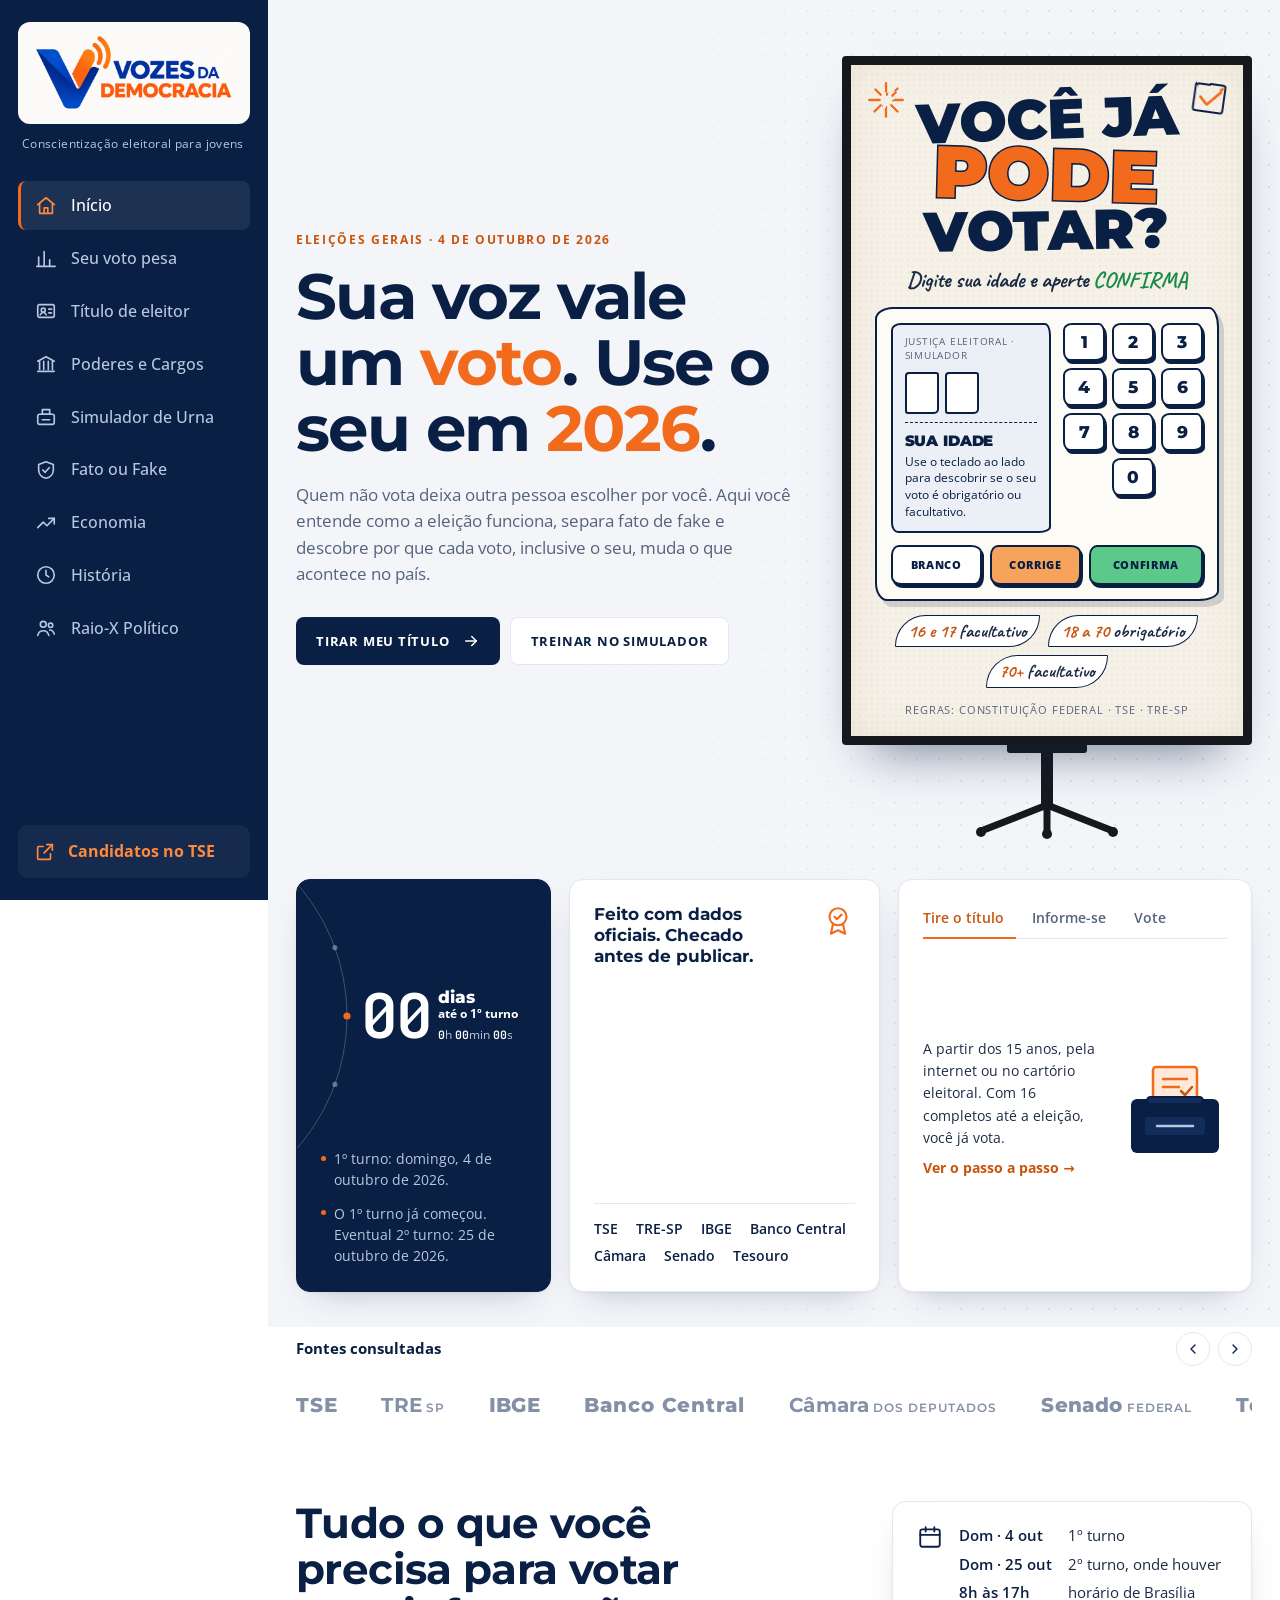
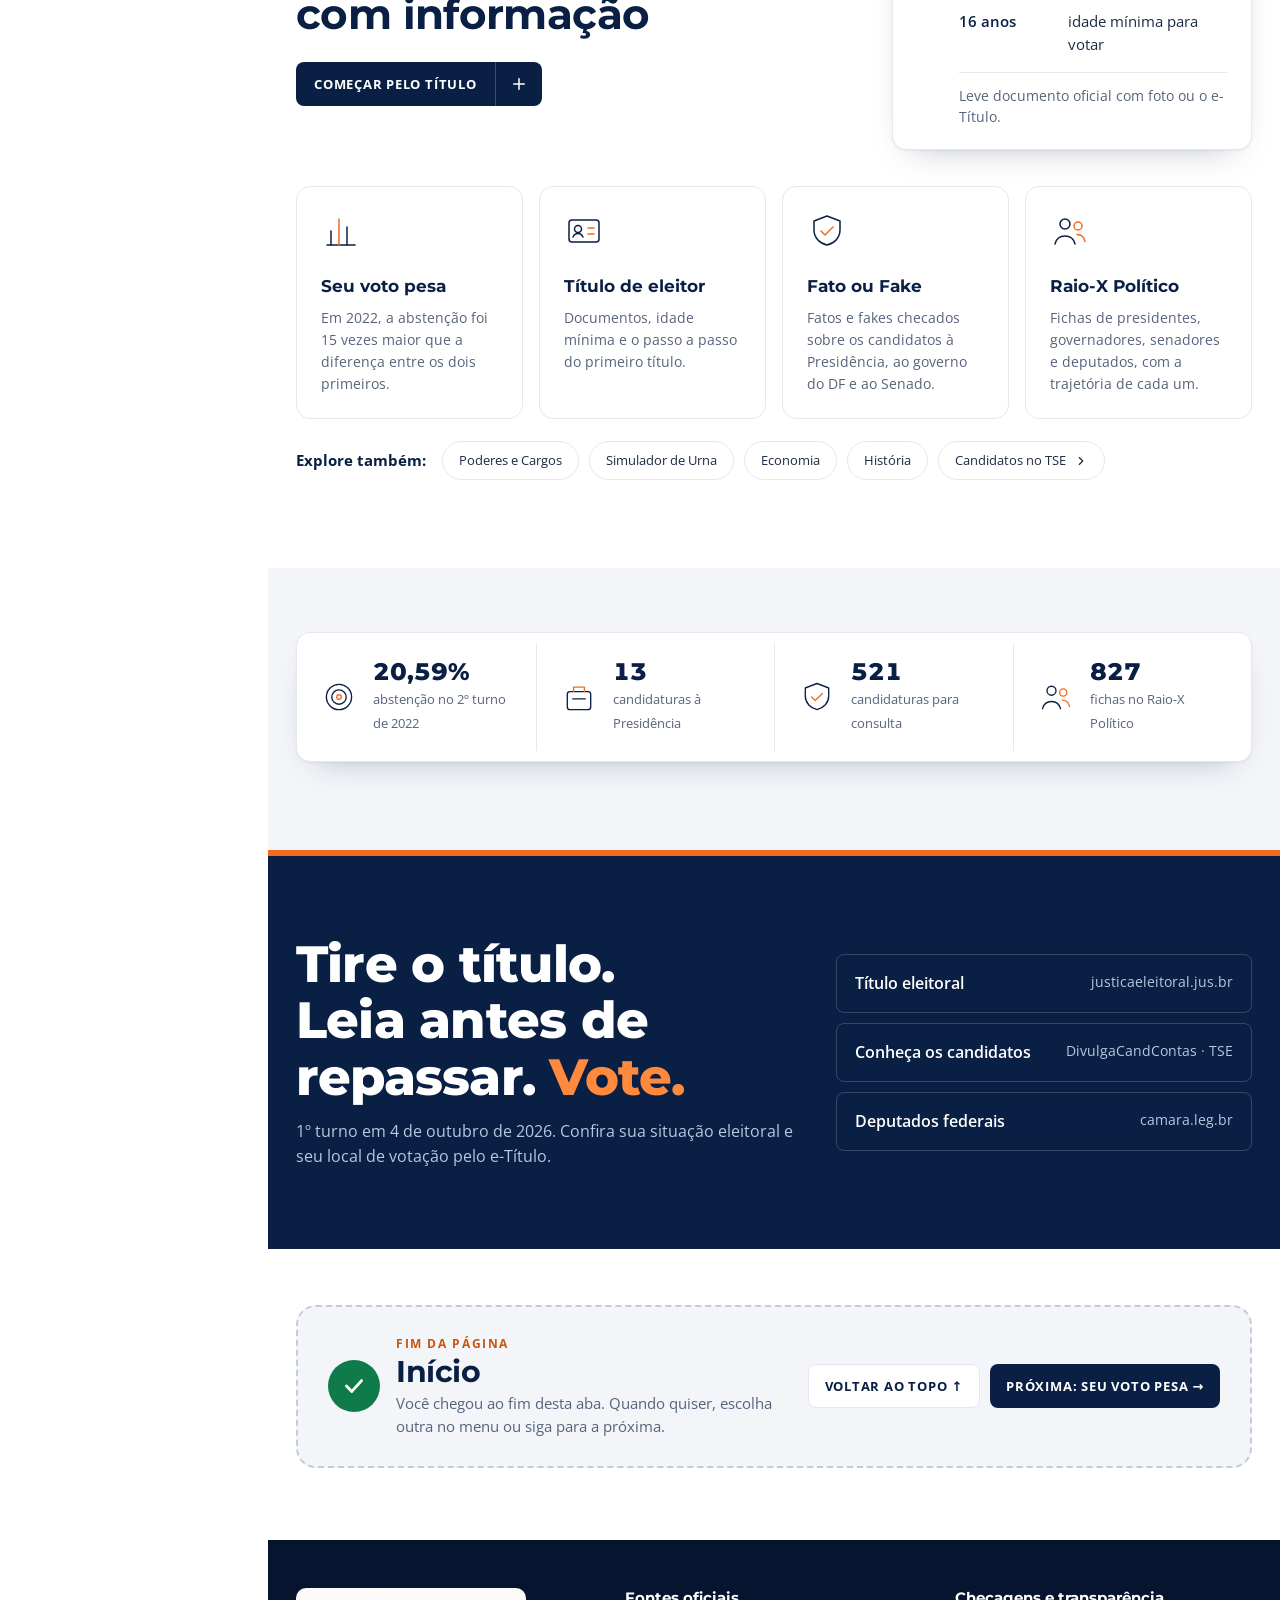
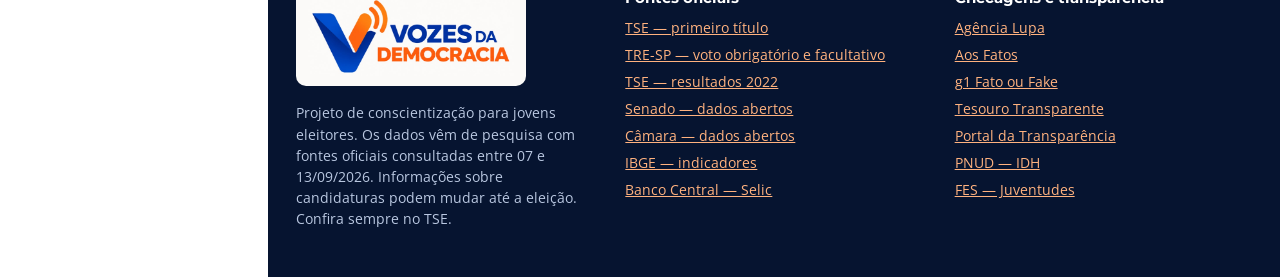
